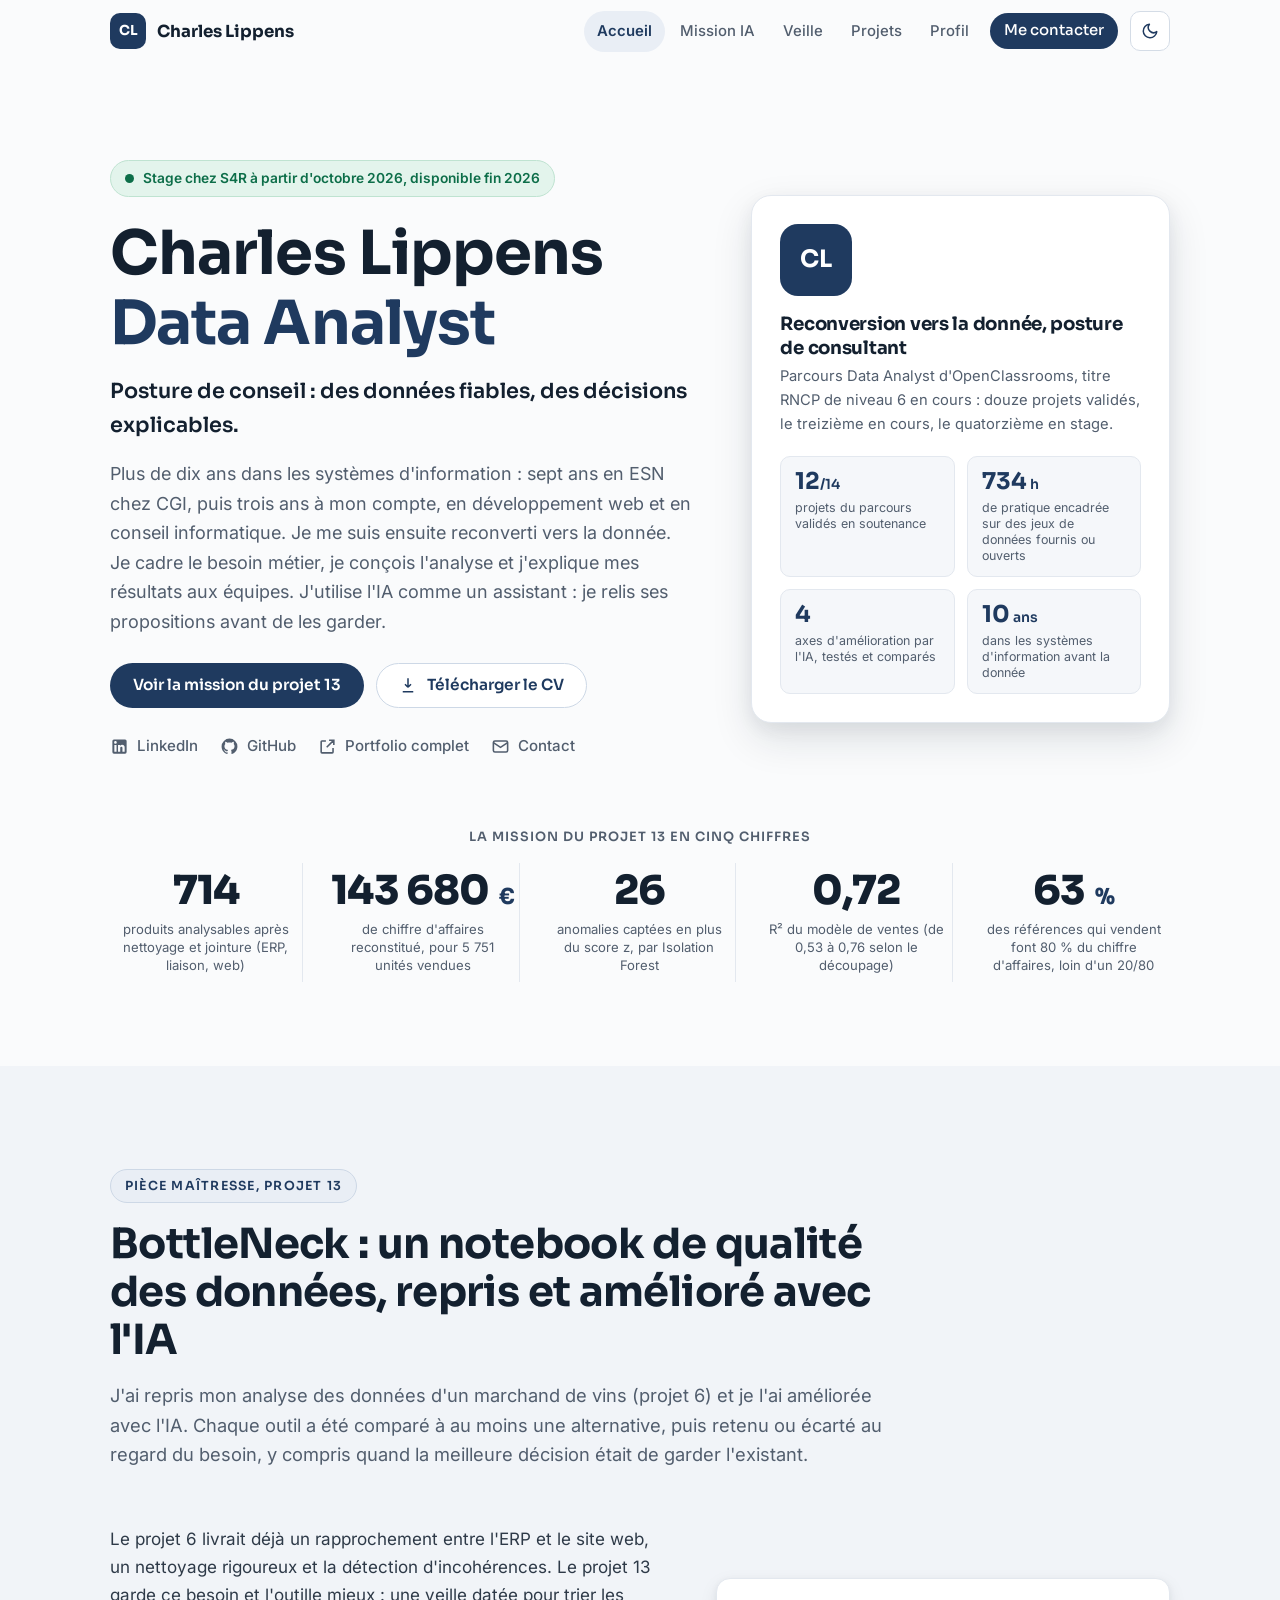
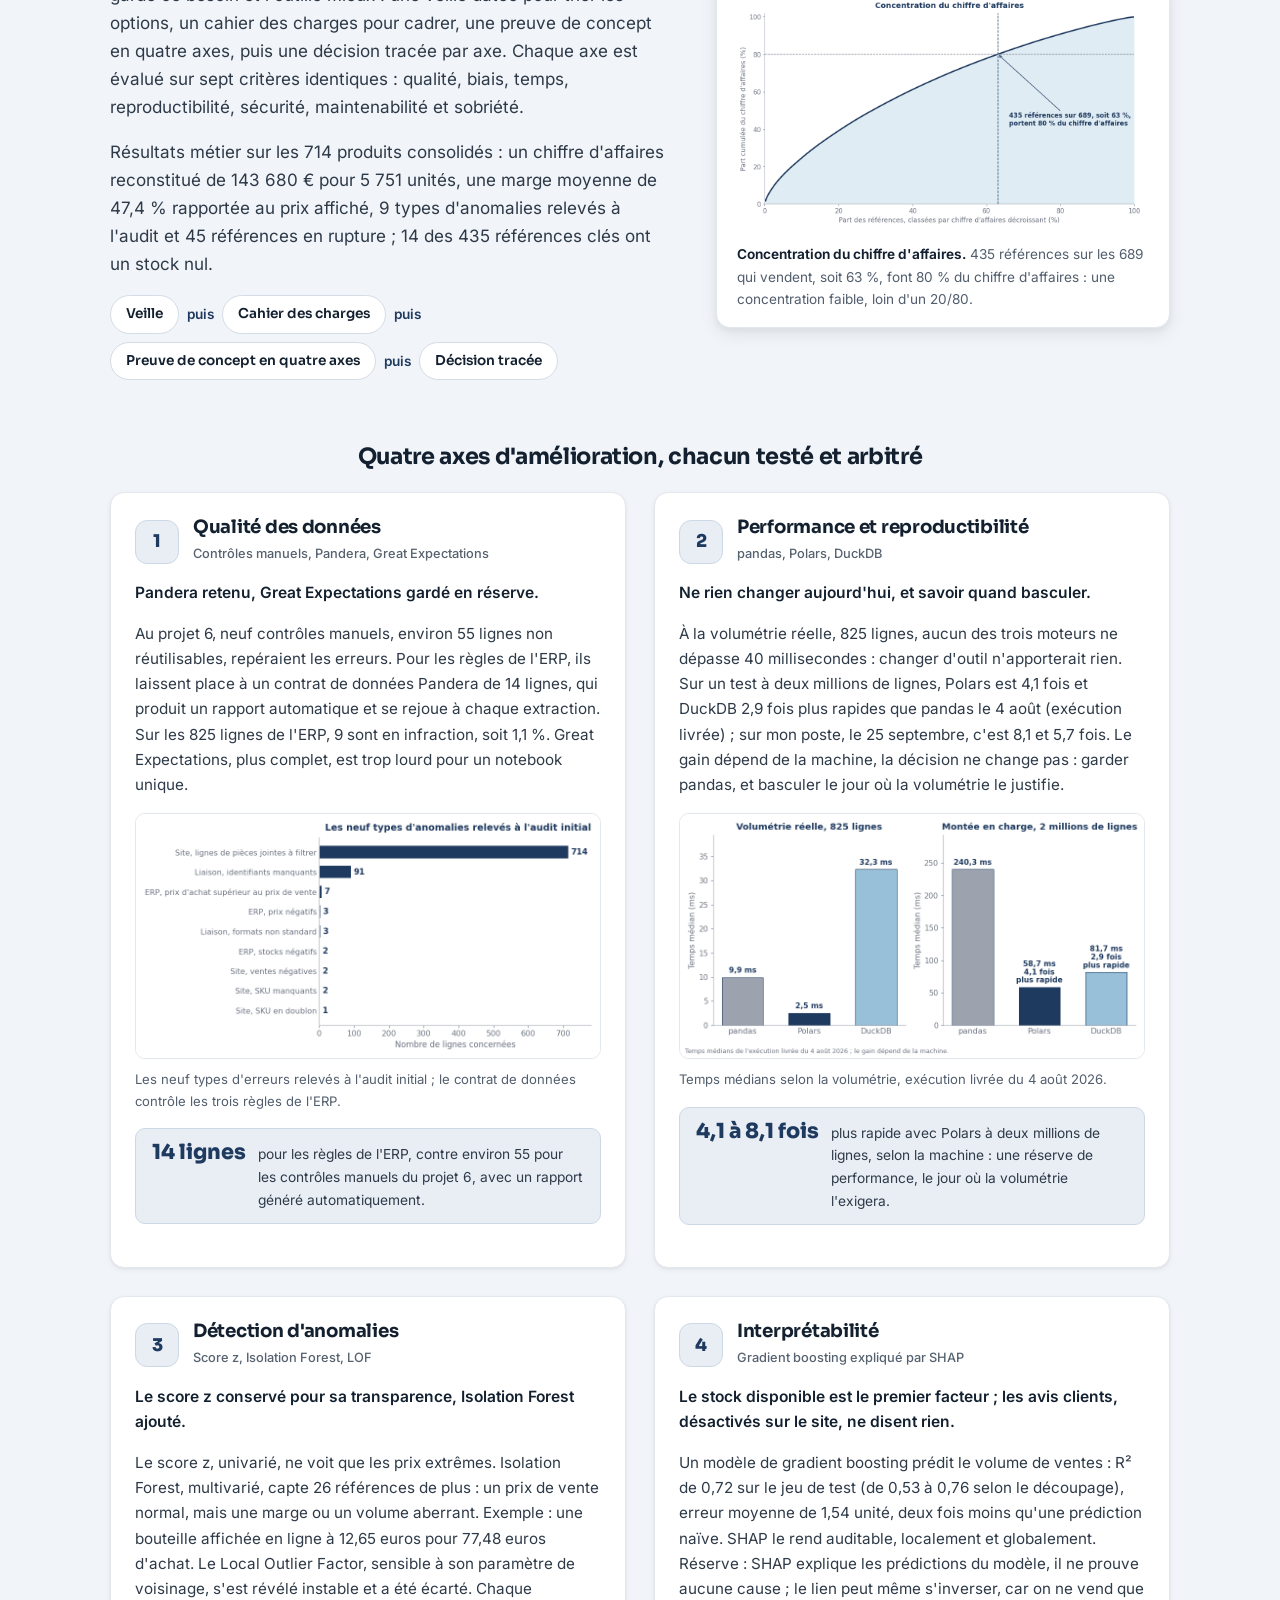
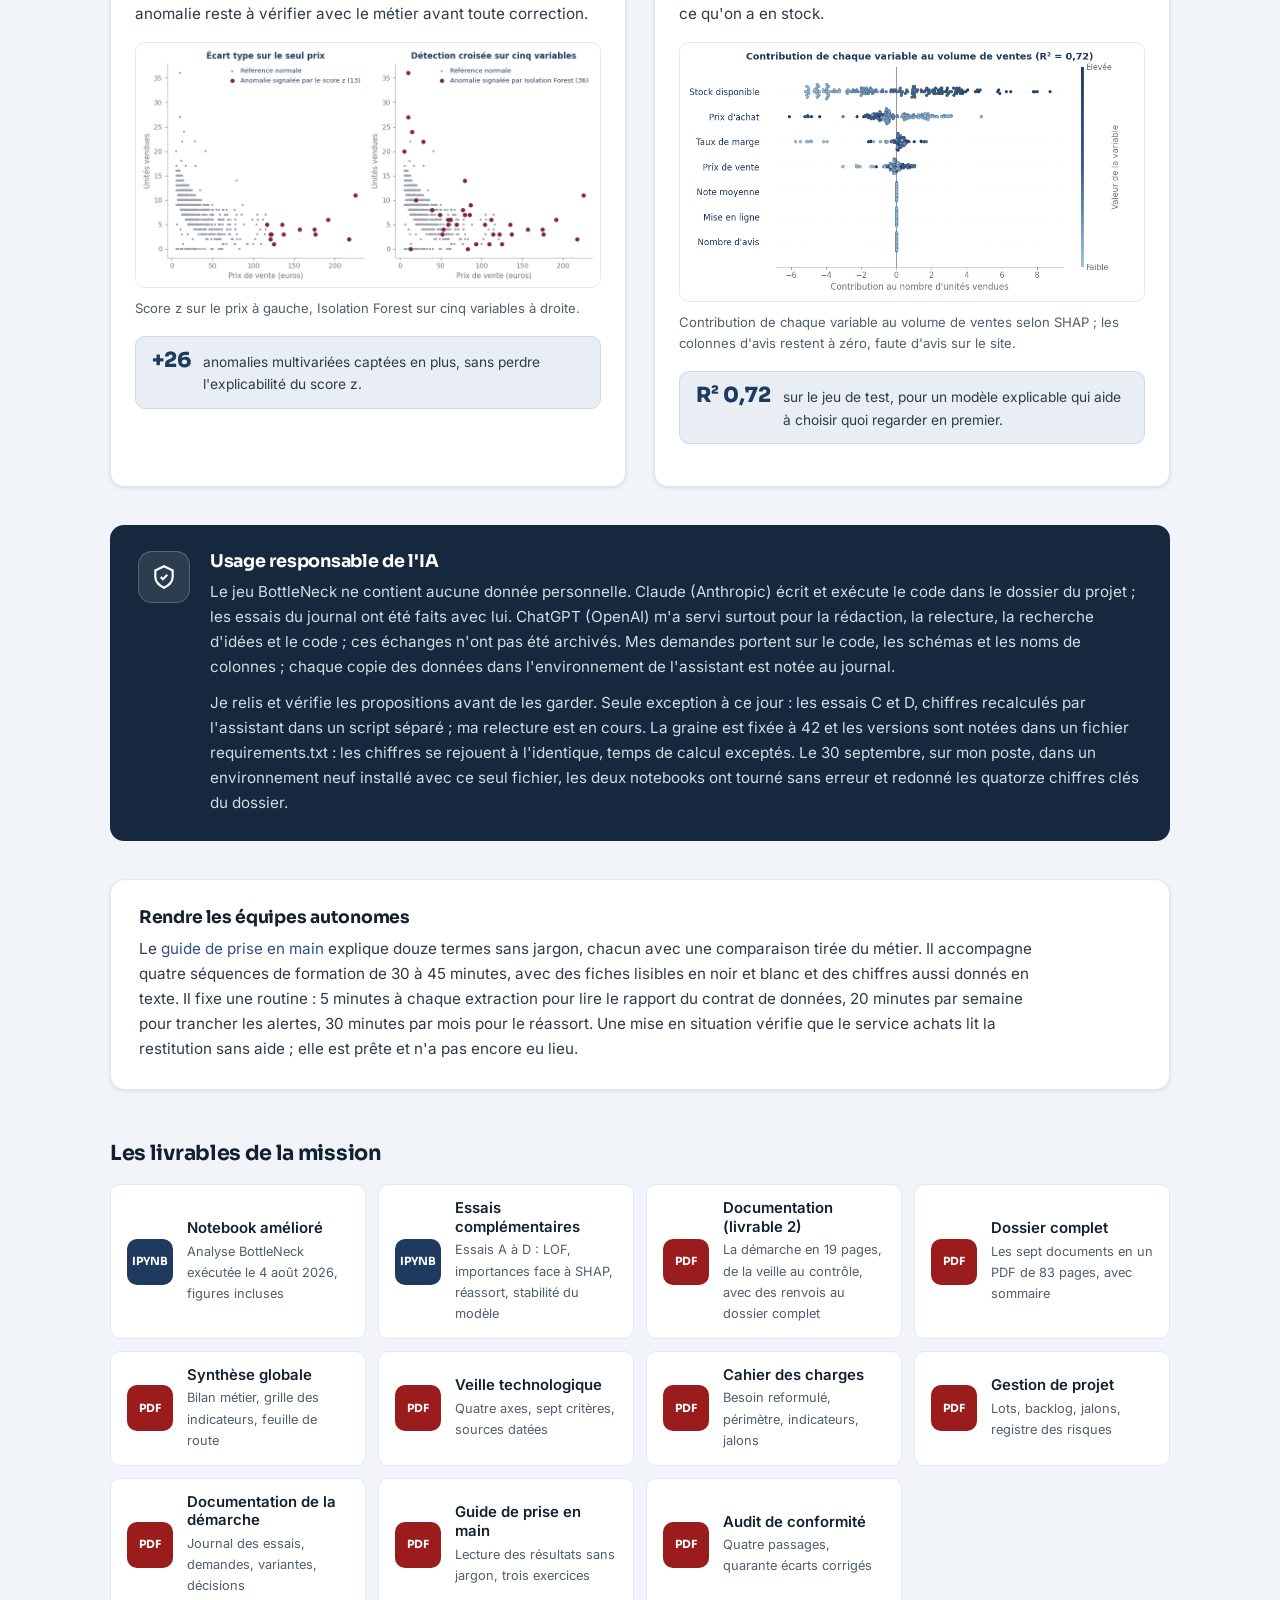
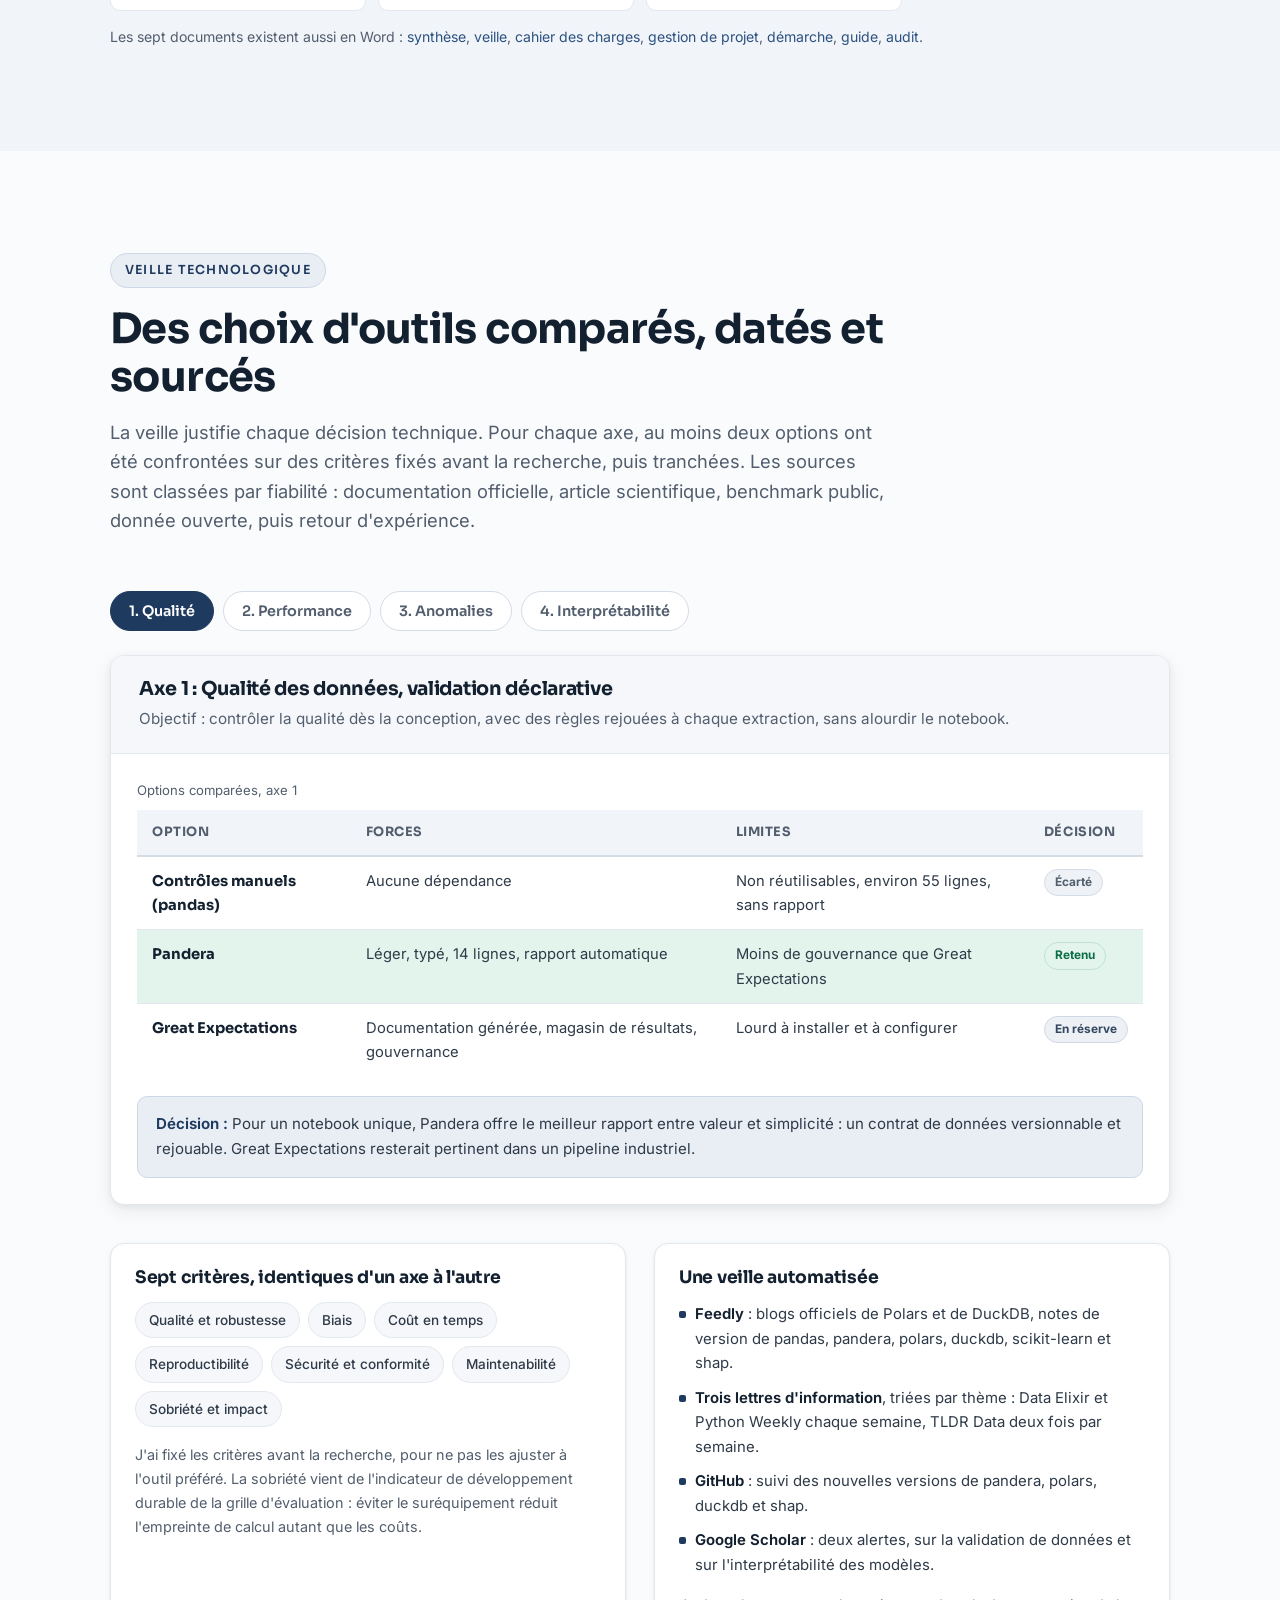
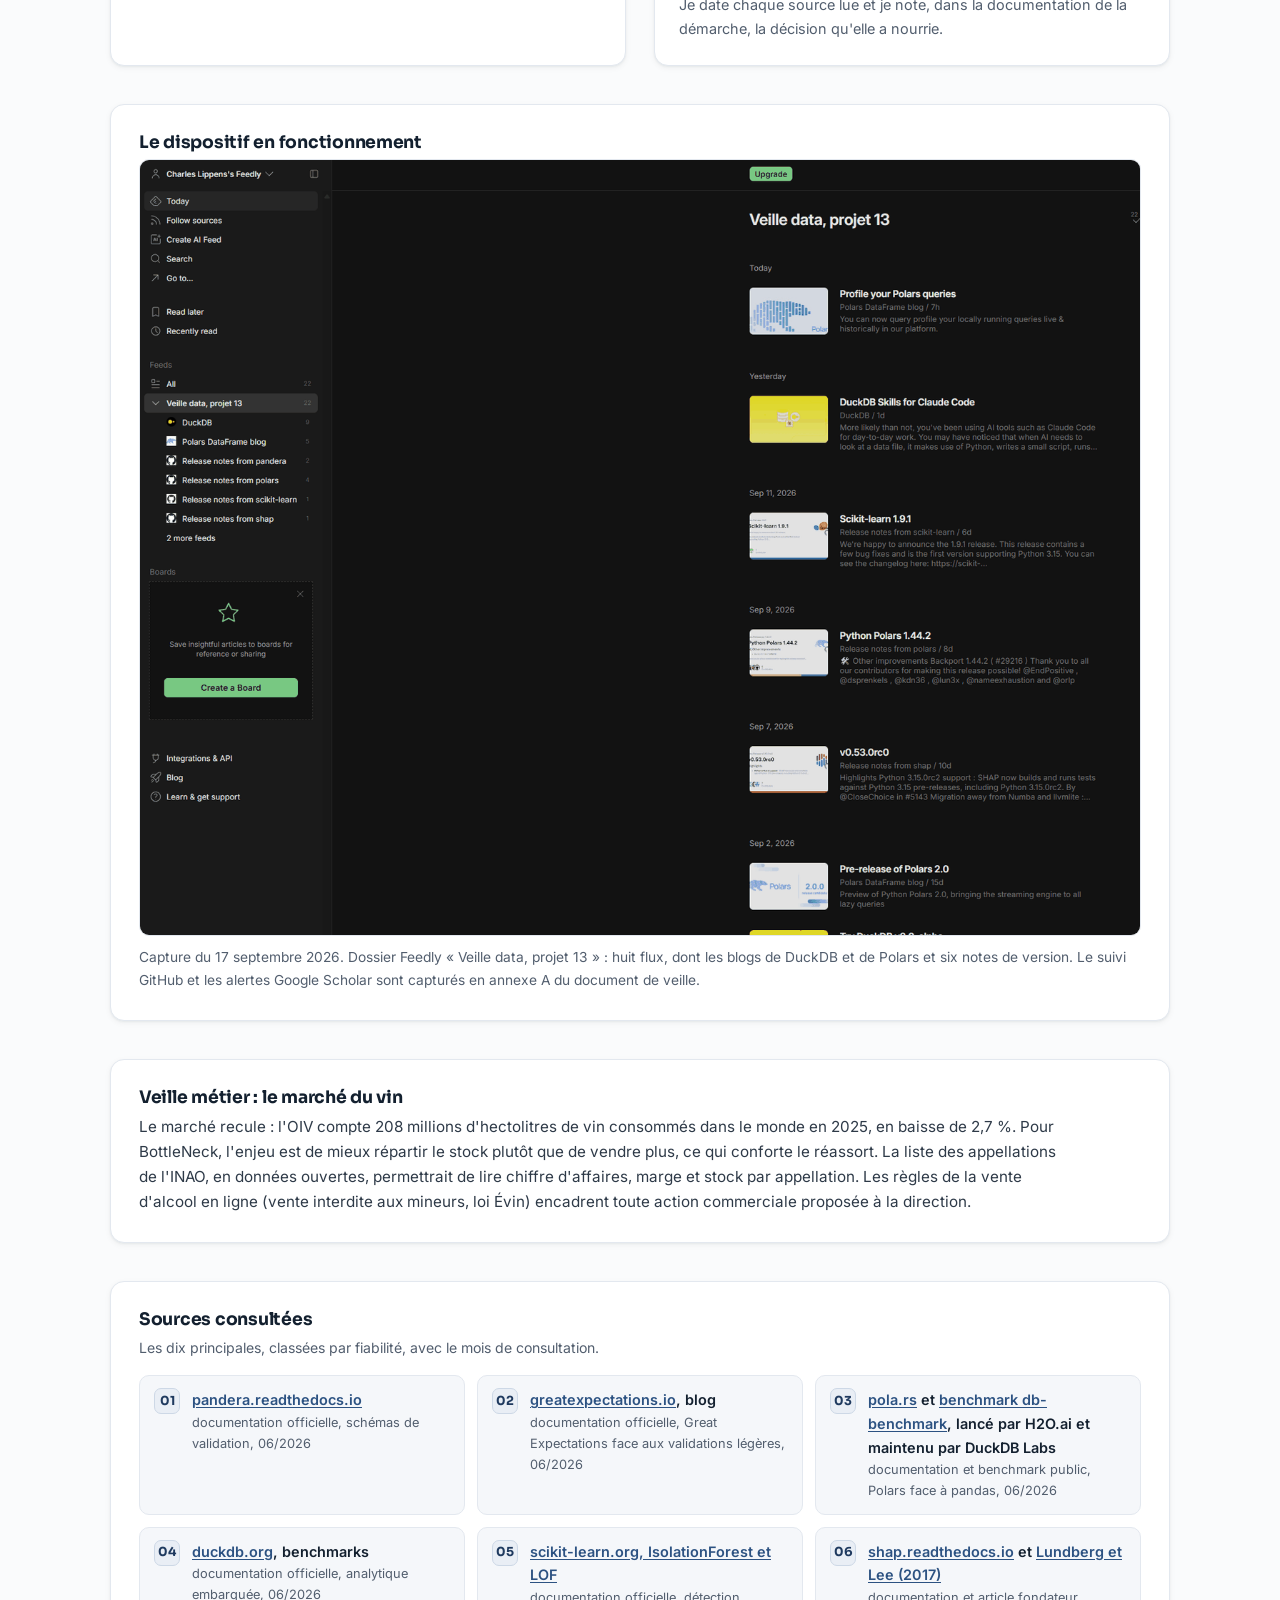
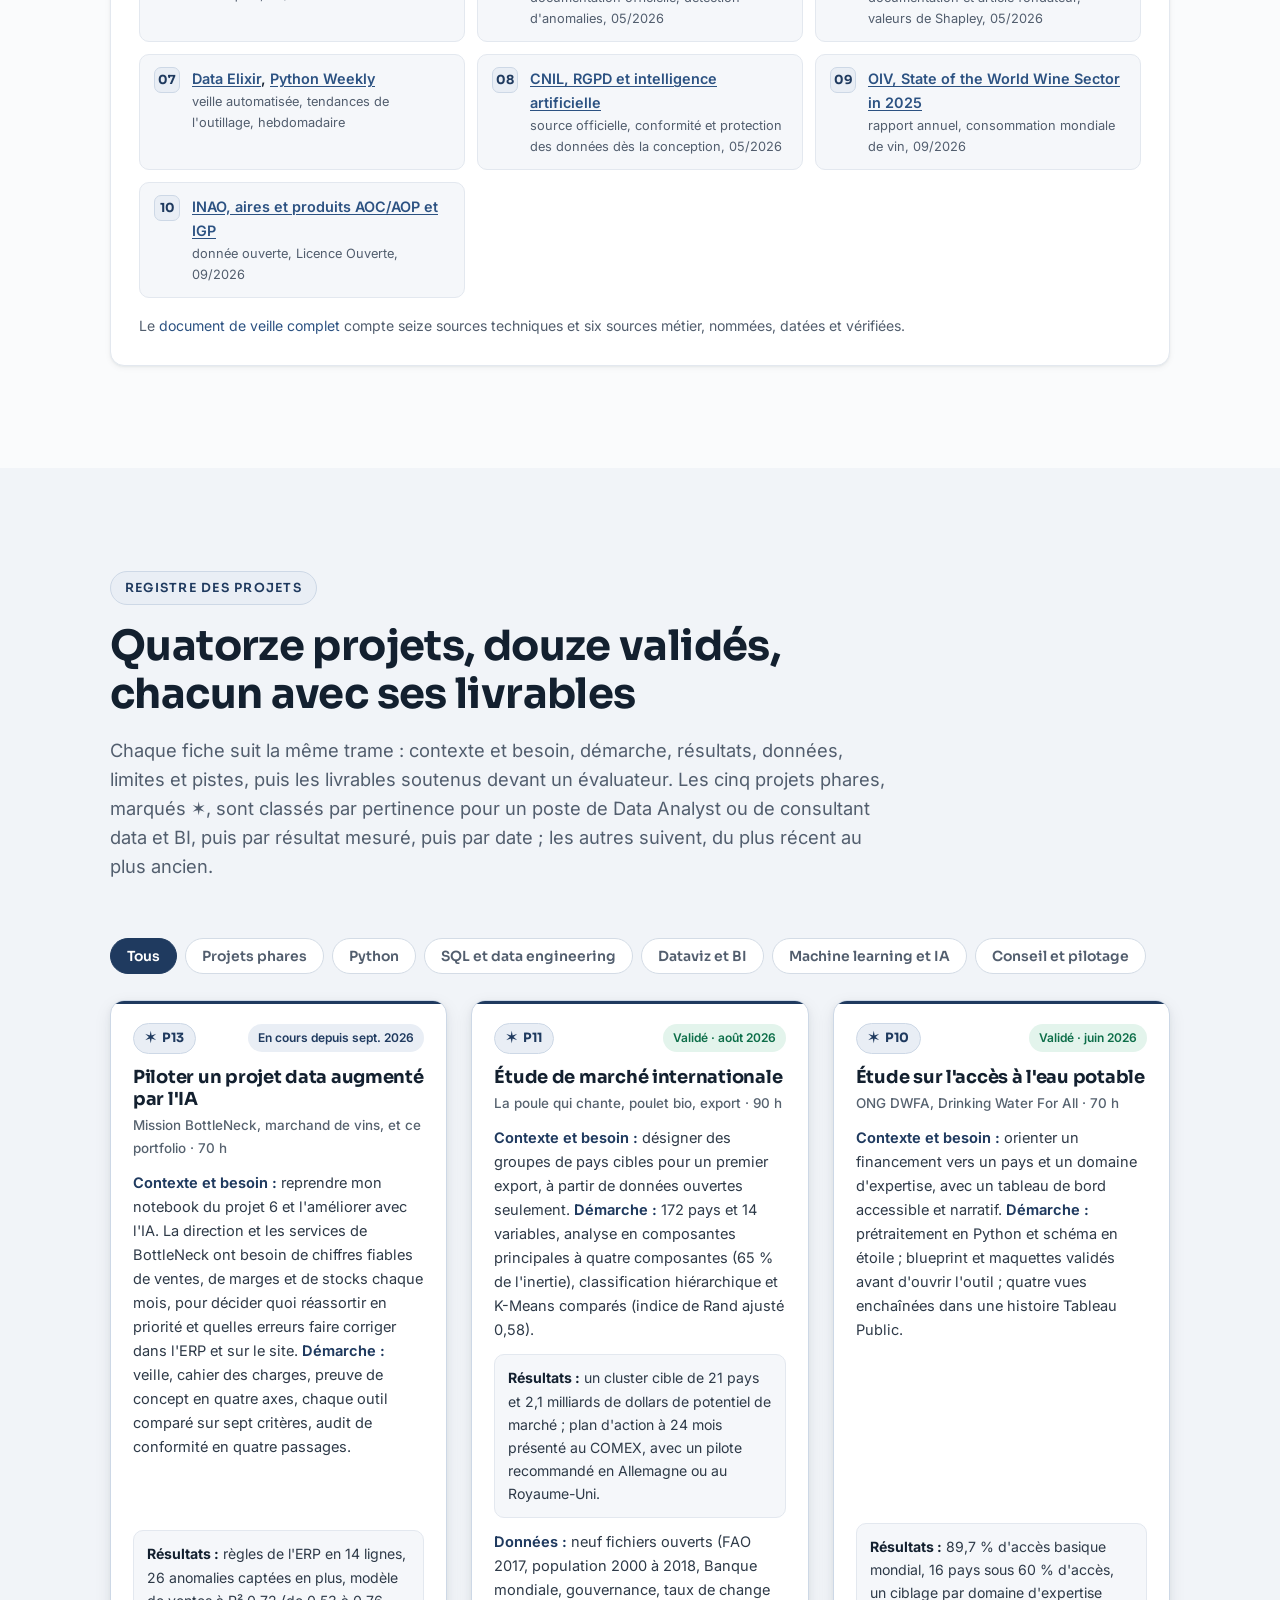
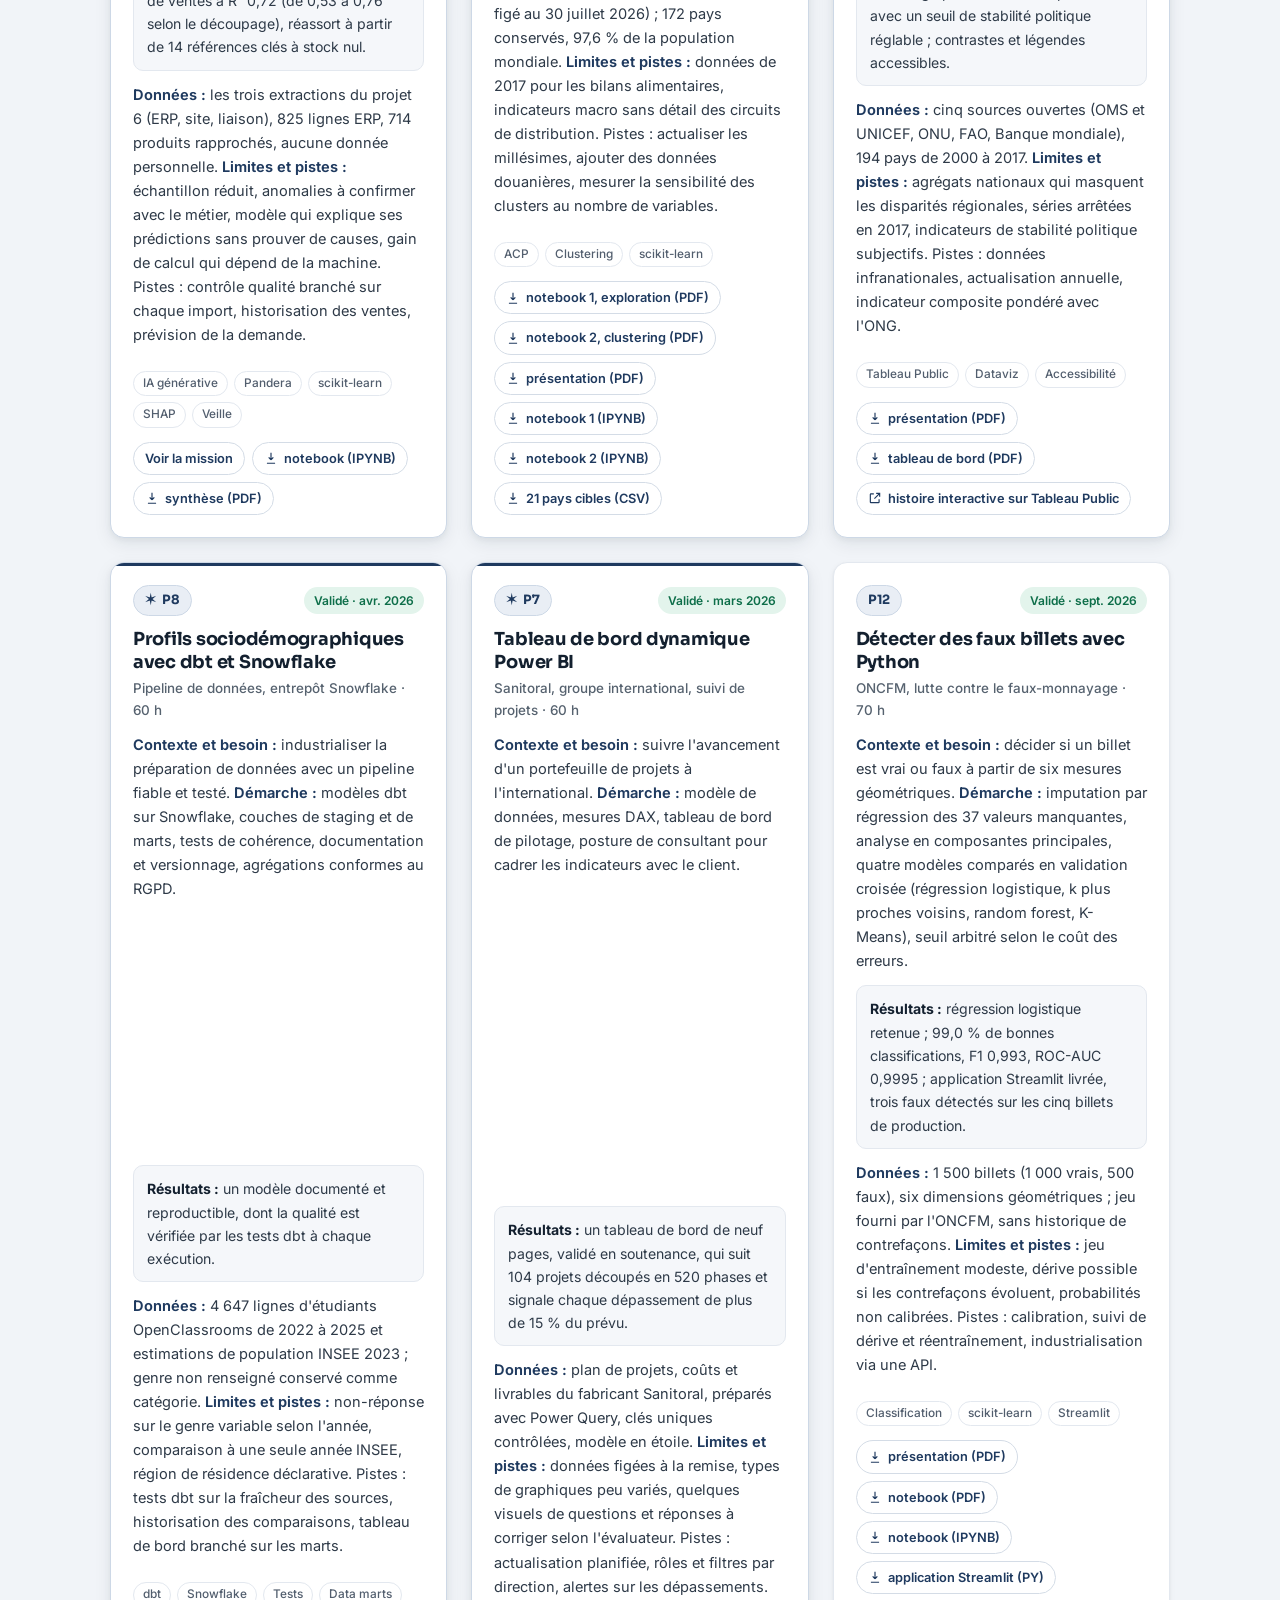
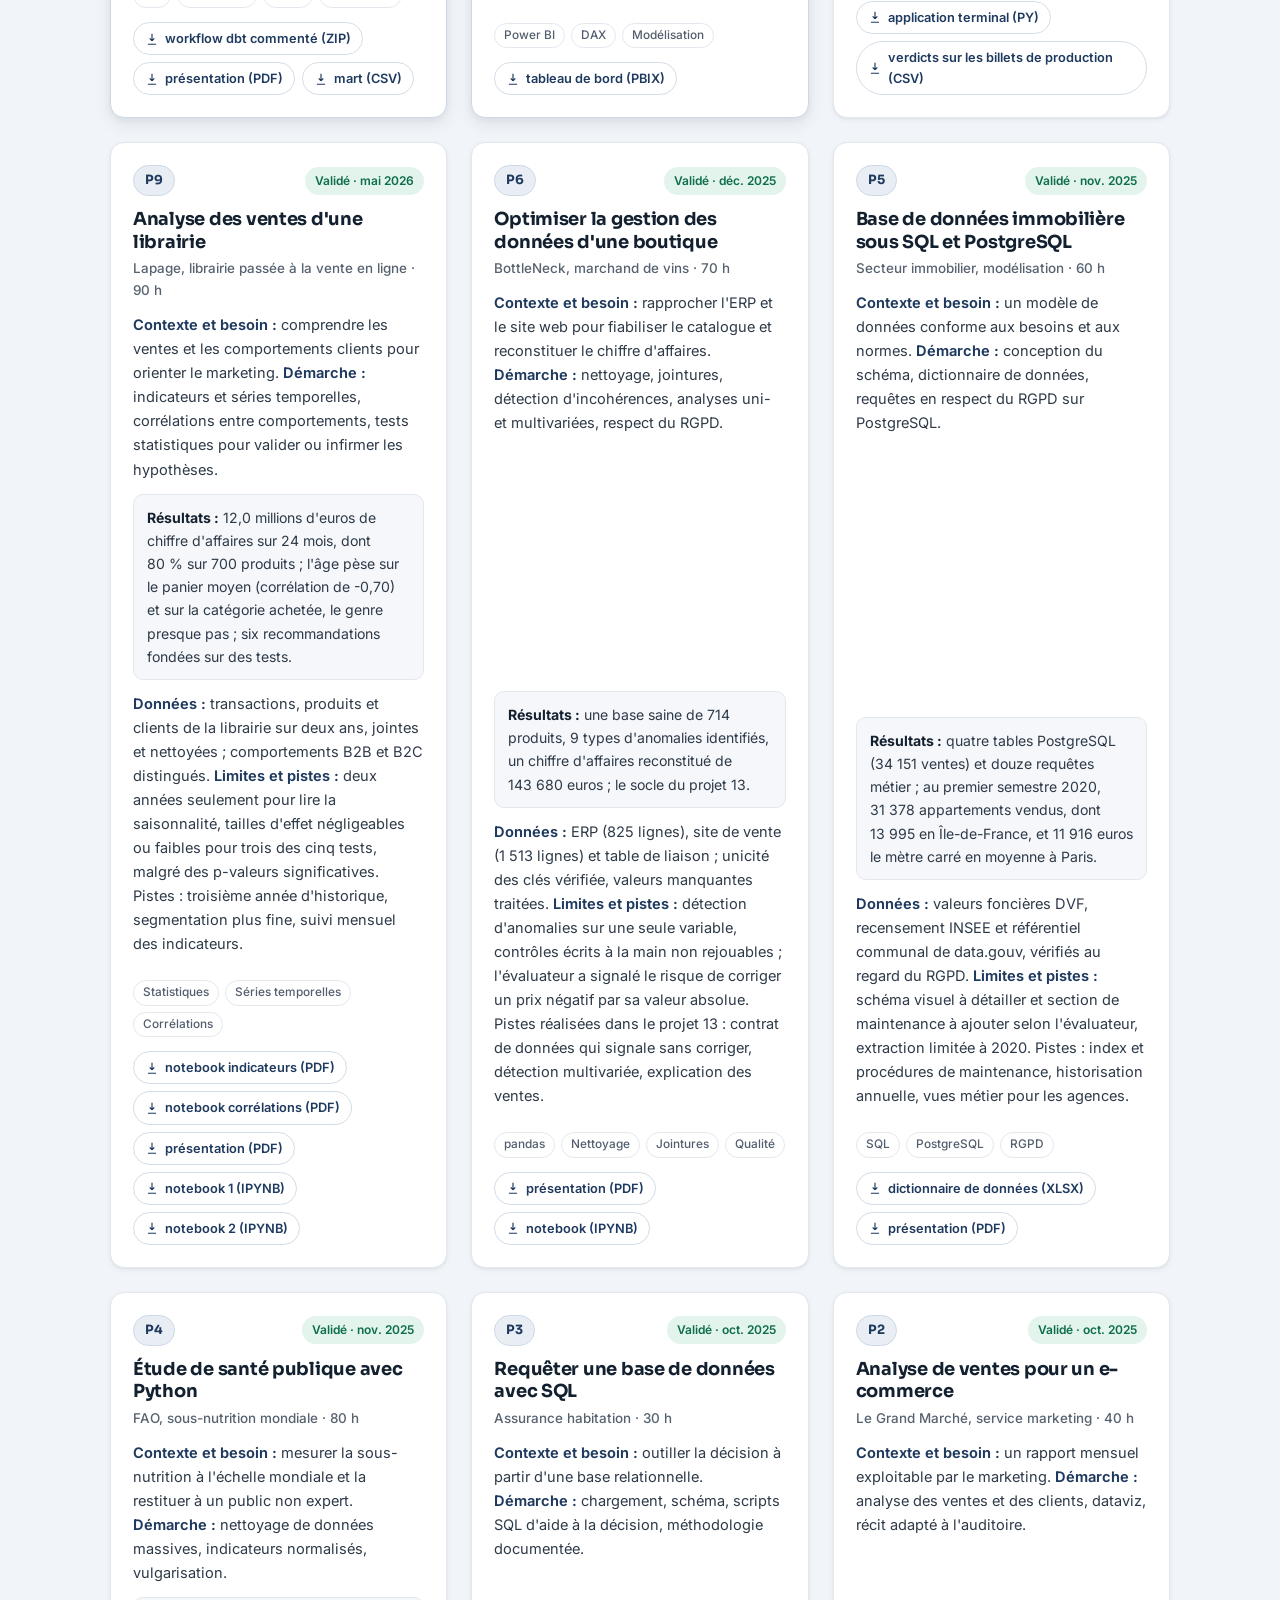
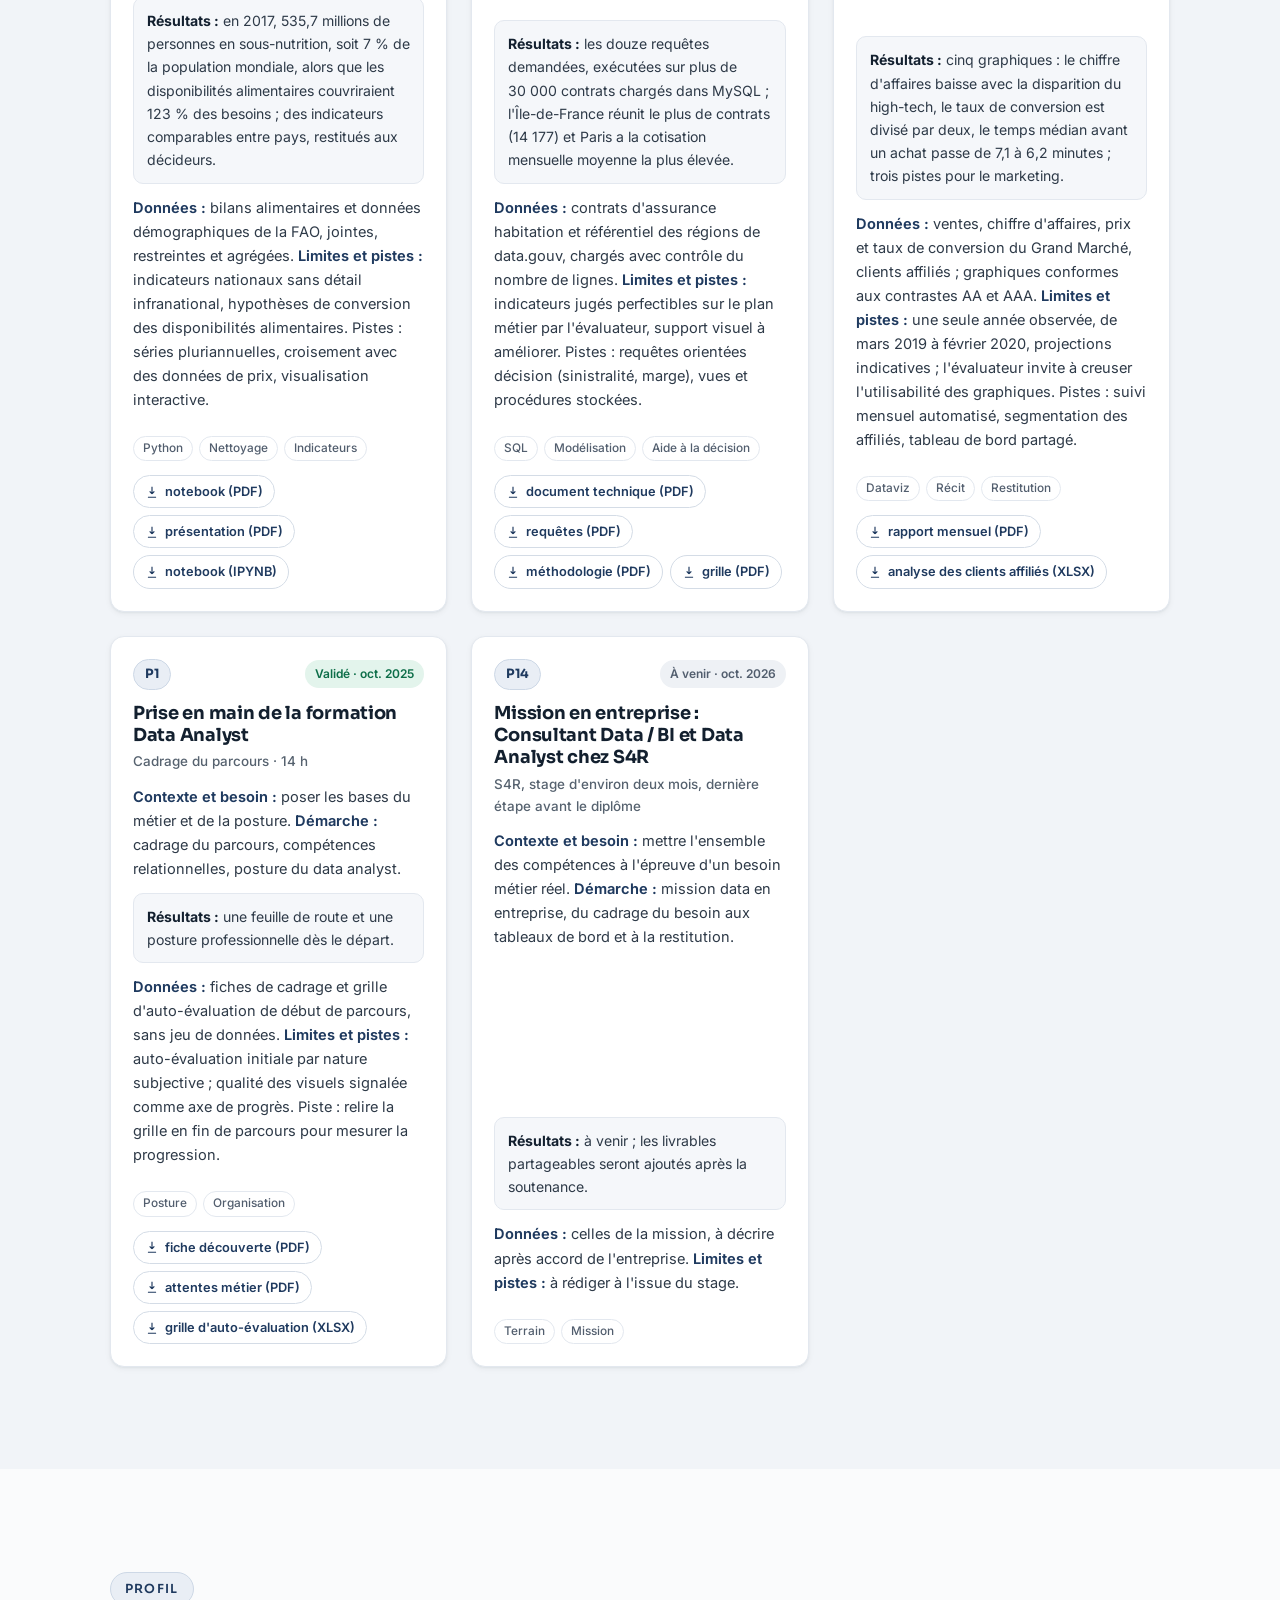
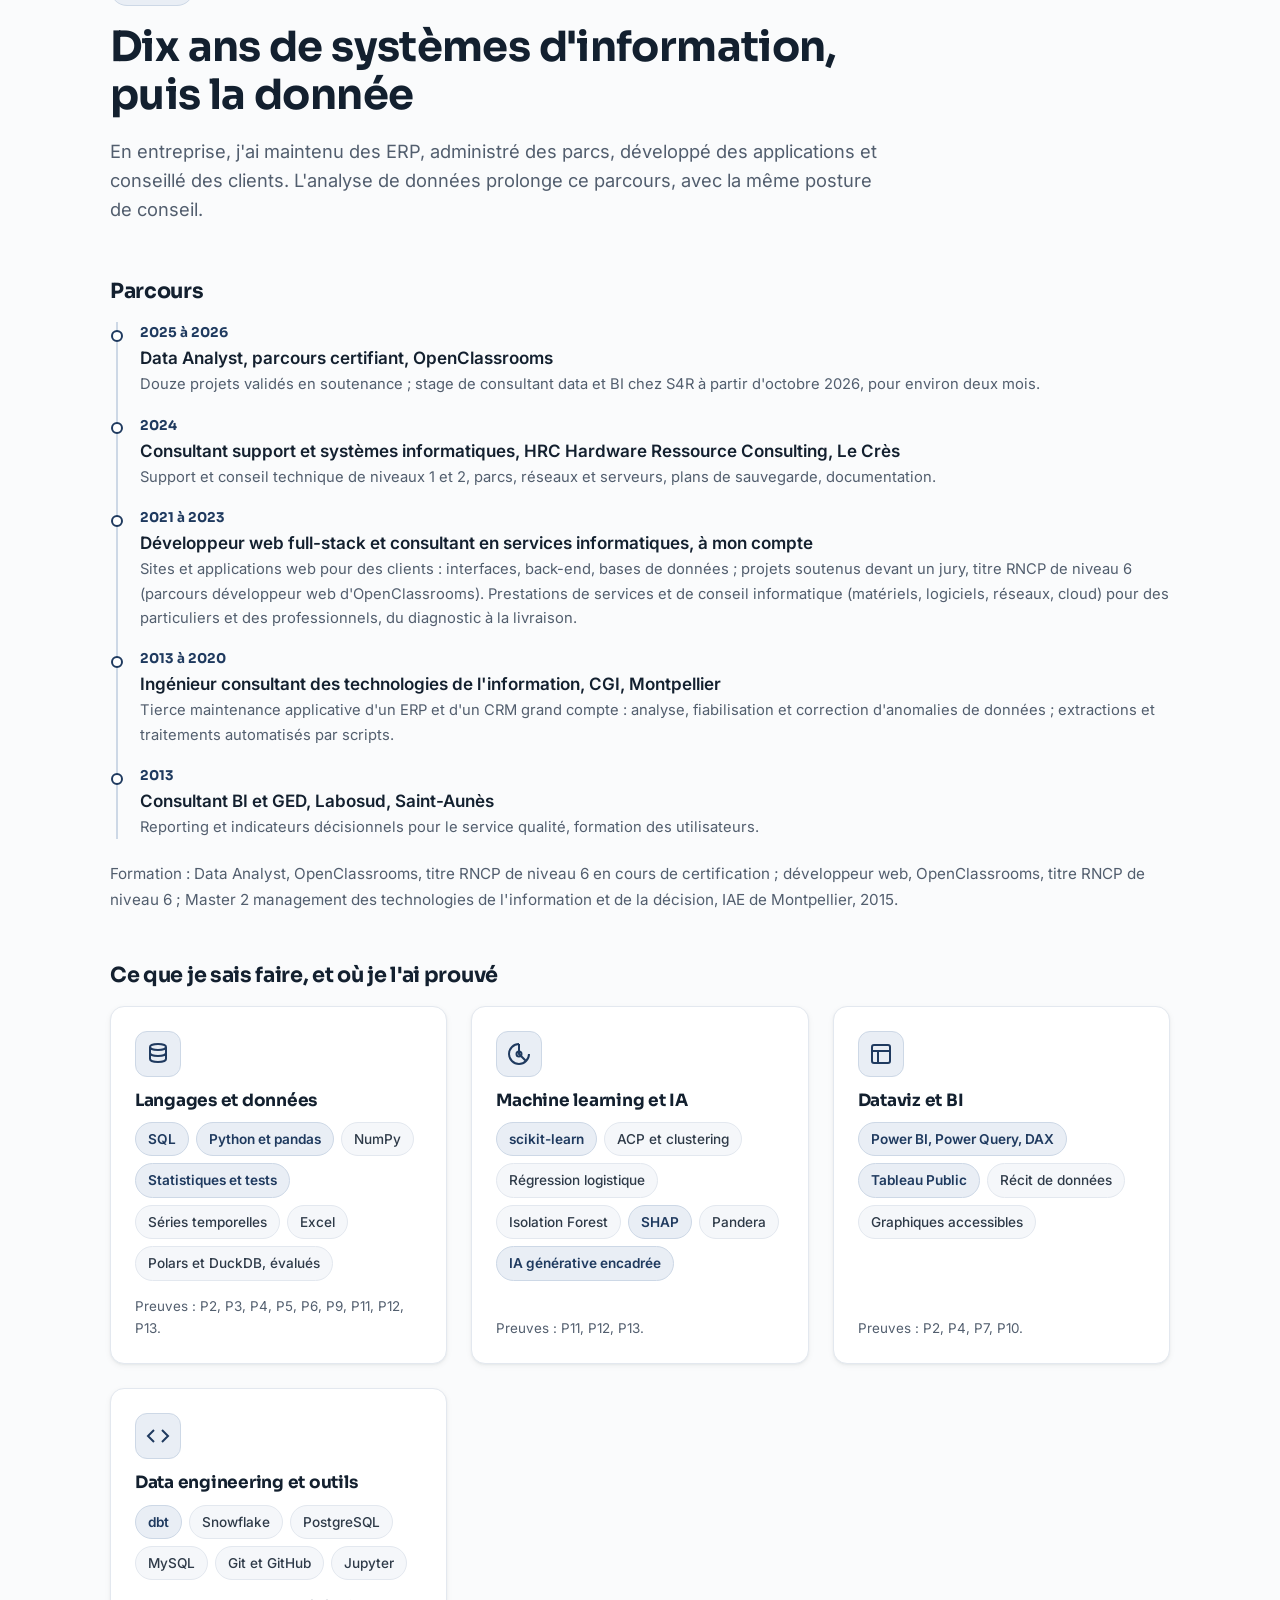
==== index.html @ d33f689d "Portfolio, version 3" ====
<!DOCTYPE html>
<html lang="fr">
<head>
  <meta charset="UTF-8">
  <meta name="viewport" content="width=device-width, initial-scale=1.0">
  <title>Charles Lippens, Data Analyst, portfolio en une page</title>
  <meta name="description" content="Charles Lippens, Data Analyst à Montpellier : la mission du projet 13 améliorée avec l'IA, la veille et quatorze projets avec leurs livrables, sur une page.">
  <meta name="author" content="Charles Lippens">
  <meta name="theme-color" content="#1f3a5f">
  <meta property="og:type" content="website">
  <meta property="og:title" content="Charles Lippens, Data Analyst, portfolio en une page">
  <meta property="og:description" content="La mission du projet 13 améliorée avec l'IA, la veille et quatorze projets avec leurs livrables, sur une seule page.">
  <meta property="og:locale" content="fr_FR">
  <meta property="og:url" content="https://charleslippensdata.github.io/portfolio-v3/">
  <meta property="og:site_name" content="Charles Lippens, Data Analyst">
  <meta property="og:image" content="https://charleslippensdata.github.io/assets/img/og-image.png">
  <meta property="og:image:width" content="1200">
  <meta property="og:image:height" content="630">
  <meta property="og:image:alt" content="Charles Lippens, Data Analyst">
  <meta name="twitter:card" content="summary_large_image">
  <link rel="canonical" href="https://charleslippensdata.github.io/portfolio-v3/">
  <link rel="icon" href="assets/img/favicon-192.png" type="image/png" sizes="192x192">
  <link rel="preload" href="assets/fonts/inter-latin-wght-normal.woff2" as="font" type="font/woff2" crossorigin>
  <link rel="preload" href="assets/fonts/sora-latin-wght-normal.woff2" as="font" type="font/woff2" crossorigin>
  <script>(function(){var t="light";try{var s=localStorage.getItem("theme");if(s==="dark"||s==="light"){t=s;}}catch(e){}document.documentElement.setAttribute("data-theme",t);})();</script>
  <link rel="stylesheet" href="assets/style.css">
</head>
<body>
<a class="saut-contenu" href="#contenu">Aller au contenu</a>

<nav class="nav" id="nav" aria-label="Navigation principale">
  <div class="nav-inner">
    <a class="nav-logo" href="#accueil"><span class="pastille" aria-hidden="true">CL</span><span class="nom-long">Charles Lippens</span><span class="vh">, retour en haut de la page</span></a>
    <ul class="nav-links" id="menu">
      <li><a href="#accueil" data-spy="accueil">Accueil</a></li>
      <li><a href="#mission" data-spy="mission">Mission IA</a></li>
      <li><a href="#veille" data-spy="veille">Veille</a></li>
      <li><a href="#projets" data-spy="projets">Projets</a></li>
      <li><a href="#profil" data-spy="profil">Profil</a></li>
      <li class="nav-cta"><a class="btn btn--plein btn--sm" href="#contact" data-spy="contact">Me contacter</a></li>
    </ul>
    <button class="theme-toggle" type="button" aria-pressed="false" aria-label="Activer le thème sombre" title="Thème clair ou sombre"><svg class="ico-lune" viewBox="0 0 24 24" fill="none" stroke="currentColor" stroke-width="2" stroke-linecap="round" stroke-linejoin="round" aria-hidden="true"><path d="M21 12.8A9 9 0 1 1 11.2 3a7 7 0 0 0 9.8 9.8z"/></svg><svg class="ico-soleil" viewBox="0 0 24 24" fill="none" stroke="currentColor" stroke-width="2" stroke-linecap="round" aria-hidden="true"><circle cx="12" cy="12" r="4"/><path d="M12 2v2M12 20v2M4.9 4.9l1.4 1.4M17.7 17.7l1.4 1.4M2 12h2M20 12h2M4.9 19.1l1.4-1.4M17.7 6.3l1.4-1.4"/></svg></button>
    <button class="burger" id="burger" type="button" aria-expanded="false" aria-controls="menu" aria-label="Ouvrir le menu de navigation"><span></span><span></span><span></span></button>
  </div>
</nav>

<main id="contenu">

  <!-- ===================== ACCUEIL ===================== -->
  <div class="hero" id="accueil">
    <div class="conteneur">
      <div class="hero-grid">
        <div class="hero-texte">
          <p class="statut"><span class="point-ok" aria-hidden="true"></span>Stage chez S4R à partir d'octobre 2026, disponible fin 2026</p>
          <h1>Charles Lippens <span class="metier">Data Analyst</span></h1>
          <p class="role">Posture de conseil : des données fiables, des décisions explicables.</p>
          <p class="pitch">Plus de dix ans dans les systèmes d'information : sept ans en ESN chez CGI, puis trois ans à mon compte, en développement web et en conseil informatique. Je me suis ensuite reconverti vers la donnée. Je cadre le besoin métier, je conçois l'analyse et j'explique mes résultats aux équipes. J'utilise l'IA comme un assistant : je relis ses propositions avant de les garder.</p>
          <div class="hero-cta">
            <a class="btn btn--plein" href="#mission">Voir la mission du projet 13</a>
            <a class="btn btn--contour" href="https://charleslippensdata.github.io/livrables/CV_Charles_Lippens.pdf" download><svg width="18" height="18" viewBox="0 0 24 24" fill="none" stroke="currentColor" stroke-width="2" aria-hidden="true"><path d="M12 3v12m0 0l-4-4m4 4l4-4M5 21h14"/></svg>Télécharger le CV</a>
          </div>
          <div class="hero-liens">
            <a href="https://www.linkedin.com/in/charleslippens/" target="_blank" rel="noopener noreferrer"><svg viewBox="0 0 24 24" fill="currentColor" aria-hidden="true"><path d="M19 3a2 2 0 0 1 2 2v14a2 2 0 0 1-2 2H5a2 2 0 0 1-2-2V5a2 2 0 0 1 2-2h14m-.5 15.5v-5.3a3.26 3.26 0 0 0-3.26-3.26c-.85 0-1.84.52-2.32 1.3v-1.11h-2.79v8.37h2.79v-4.93c0-.77.62-1.4 1.39-1.4a1.4 1.4 0 0 1 1.4 1.4v4.93h2.79M6.88 8.56a1.68 1.68 0 0 0 1.68-1.68c0-.93-.75-1.69-1.68-1.69a1.69 1.69 0 0 0-1.69 1.69c0 .93.76 1.68 1.69 1.68m1.39 9.94v-8.37H5.5v8.37h2.77z"/></svg>LinkedIn</a>
            <a href="https://github.com/CharlesLippensData" target="_blank" rel="noopener noreferrer"><svg viewBox="0 0 24 24" fill="currentColor" aria-hidden="true"><path d="M12 2A10 10 0 0 0 2 12c0 4.42 2.87 8.17 6.84 9.5.5.08.66-.23.66-.5v-1.69c-2.77.6-3.36-1.34-3.36-1.34-.46-1.16-1.11-1.47-1.11-1.47-.91-.62.07-.6.07-.6 1 .07 1.53 1.03 1.53 1.03.87 1.52 2.34 1.07 2.91.83.09-.65.35-1.09.63-1.34-2.22-.25-4.55-1.11-4.55-4.92 0-1.11.38-2 1.03-2.71-.1-.25-.45-1.29.1-2.64 0 0 .84-.27 2.75 1.02.79-.22 1.65-.33 2.5-.33.85 0 1.71.11 2.5.33 1.91-1.29 2.75-1.02 2.75-1.02.55 1.35.2 2.39.1 2.64.65.71 1.03 1.6 1.03 2.71 0 3.82-2.34 4.66-4.57 4.91.36.31.69.92.69 1.85V21c0 .27.16.59.67.5C19.14 20.16 22 16.42 22 12A10 10 0 0 0 12 2z"/></svg>GitHub</a>
            <a href="https://charleslippensdata.github.io/"><svg viewBox="0 0 24 24" fill="none" stroke="currentColor" stroke-width="2" aria-hidden="true"><path d="M14 4h6v6M20 4l-9 9M19 14v5a1 1 0 0 1-1 1H5a1 1 0 0 1-1-1V6a1 1 0 0 1 1-1h5"/></svg>Portfolio complet</a>
            <a href="#contact"><svg viewBox="0 0 24 24" fill="none" stroke="currentColor" stroke-width="2" aria-hidden="true"><rect x="3" y="5" width="18" height="14" rx="2"/><path d="m3 7 9 6 9-6"/></svg>Contact</a>
          </div>
        </div>

        <aside class="hero-carte" aria-labelledby="carte-titre">
          <div class="avatar" aria-hidden="true">CL</div>
          <h2 id="carte-titre">Reconversion vers la donnée, posture de consultant</h2>
          <p class="sub">Parcours Data Analyst d'OpenClassrooms, titre RNCP de niveau 6 en cours : douze projets validés, le treizième en cours, le quatorzième en stage.</p>
          <dl class="mini-kpis">
            <div class="mini-kpi"><dt class="l">projets du parcours validés en soutenance</dt><dd class="v">12<small>/14</small></dd></div>
            <div class="mini-kpi"><dt class="l">de pratique encadrée sur des jeux de données fournis ou ouverts</dt><dd class="v">734<small>&nbsp;h</small></dd></div>
            <div class="mini-kpi"><dt class="l">axes d'amélioration par l'IA, testés et comparés</dt><dd class="v">4</dd></div>
            <div class="mini-kpi"><dt class="l">dans les systèmes d'information avant la donnée</dt><dd class="v">10<small>&nbsp;ans</small></dd></div>
          </dl>
        </aside>
      </div>

      <div class="chiffres-bloc">
        <h2 class="chiffres-titre">La mission du projet 13 en cinq chiffres</h2>
        <dl class="chiffres">
          <div class="chiffre"><dt>produits analysables après nettoyage et jointure (ERP, liaison, web)</dt><dd>714</dd></div>
          <div class="chiffre"><dt>de chiffre d'affaires reconstitué, pour 5 751 unités vendues</dt><dd>143 680&nbsp;<span class="unite">€</span></dd></div>
          <div class="chiffre"><dt>anomalies captées en plus du score z, par Isolation Forest</dt><dd>26</dd></div>
          <div class="chiffre"><dt>R² du modèle de ventes (de 0,53 à 0,76 selon le découpage)</dt><dd>0,72</dd></div>
          <div class="chiffre"><dt>des références qui vendent font 80 % du chiffre d'affaires, loin d'un 20/80</dt><dd>63&nbsp;<span class="unite">%</span></dd></div>
        </dl>
      </div>
    </div>
  </div>

  <!-- ===================== MISSION ===================== -->
  <section class="section section--alt" id="mission" aria-labelledby="mission-titre">
    <div class="conteneur">
      <div class="section-tete">
        <p class="eyebrow">Pièce maîtresse, projet 13</p>
        <h2 class="titre-section" id="mission-titre">BottleNeck : un notebook de qualité des données, repris et amélioré avec l'IA</h2>
        <p class="intro-section">J'ai repris mon analyse des données d'un marchand de vins (projet 6) et je l'ai améliorée avec l'IA. Chaque outil a été comparé à au moins une alternative, puis retenu ou écarté au regard du besoin, y compris quand la meilleure décision était de garder l'existant.</p>
      </div>

      <div class="mission-intro-grid">
        <div>
          <p>Le projet 6 livrait déjà un rapprochement entre l'ERP et le site web, un nettoyage rigoureux et la détection d'incohérences. Le projet 13 garde ce besoin et l'outille mieux : une veille datée pour trier les options, un cahier des charges pour cadrer, une preuve de concept en quatre axes, puis une décision tracée par axe. Chaque axe est évalué sur sept critères identiques : qualité, biais, temps, reproductibilité, sécurité, maintenabilité et sobriété.</p>
          <p>Résultats métier sur les 714 produits consolidés : un chiffre d'affaires reconstitué de 143 680 € pour 5 751 unités, une marge moyenne de 47,4 % rapportée au prix affiché, 9 types d'anomalies relevés à l'audit et 45 références en rupture ; 14 des 435 références clés ont un stock nul.</p>
          <p class="demarche-flow"><span class="etape">Veille</span> <span class="fleche">puis</span> <span class="etape">Cahier des charges</span> <span class="fleche">puis</span> <span class="etape">Preuve de concept en quatre axes</span> <span class="fleche">puis</span> <span class="etape">Décision tracée</span></p>
        </div>
        <figure class="mission-pareto">
          <img src="assets/img/fig_pareto.png" width="1100" height="620" alt="Courbe de concentration du chiffre d'affaires : 435 références, soit 63 % des 689 qui vendent, réalisent 80 % du chiffre d'affaires.">
          <figcaption><strong>Concentration du chiffre d'affaires.</strong> 435 références sur les 689 qui vendent, soit 63 %, font 80 % du chiffre d'affaires : une concentration faible, loin d'un 20/80.</figcaption>
        </figure>
      </div>

      <h3 class="axes-titre">Quatre axes d'amélioration, chacun testé et arbitré</h3>
      <div class="axes">
        <article class="axe" aria-labelledby="axe1-titre">
          <div class="axe-tete"><span class="axe-num" aria-hidden="true">1</span><div><h4 id="axe1-titre">Qualité des données</h4><span class="tag">Contrôles manuels, Pandera, Great Expectations</span></div></div>
          <p class="verdict">Pandera retenu, Great Expectations gardé en réserve.</p>
          <p>Au projet 6, neuf contrôles manuels, environ 55 lignes non réutilisables, repéraient les erreurs. Pour les règles de l'ERP, ils laissent place à un contrat de données Pandera de 14 lignes, qui produit un rapport automatique et se rejoue à chaque extraction. Sur les 825 lignes de l'ERP, 9 sont en infraction, soit 1,1 %. Great Expectations, plus complet, est trop lourd pour un notebook unique.</p>
          <figure>
            <img src="assets/img/fig_quality.png" width="950" height="500" loading="lazy" alt="Graphique des neuf types d'erreurs relevés à l'audit initial, avec leurs effectifs.">
            <figcaption>Les neuf types d'erreurs relevés à l'audit initial ; le contrat de données contrôle les trois règles de l'ERP.</figcaption>
          </figure>
          <p class="axe-resultat"><span class="gros">14 lignes</span><span class="txt">pour les règles de l'ERP, contre environ 55 pour les contrôles manuels du projet 6, avec un rapport généré automatiquement.</span></p>
        </article>

        <article class="axe" aria-labelledby="axe2-titre">
          <div class="axe-tete"><span class="axe-num" aria-hidden="true">2</span><div><h4 id="axe2-titre">Performance et reproductibilité</h4><span class="tag">pandas, Polars, DuckDB</span></div></div>
          <p class="verdict">Ne rien changer aujourd'hui, et savoir quand basculer.</p>
          <p>À la volumétrie réelle, 825 lignes, aucun des trois moteurs ne dépasse 40 millisecondes : changer d'outil n'apporterait rien. Sur un test à deux millions de lignes, Polars est 4,1 fois et DuckDB 2,9 fois plus rapides que pandas le 4 août (exécution livrée) ; sur mon poste, le 25 septembre, c'est 8,1 et 5,7 fois. Le gain dépend de la machine, la décision ne change pas : garder pandas, et basculer le jour où la volumétrie le justifie.</p>
          <figure>
            <img src="assets/img/fig_perf_scale.png" width="950" height="500" loading="lazy" alt="Temps médians de pandas, Polars et DuckDB le 4 août 2026 : tous sous 40 millisecondes à 825 lignes ; à deux millions de lignes, Polars 4,1 fois et DuckDB 2,9 fois plus rapides que pandas.">
            <figcaption>Temps médians selon la volumétrie, exécution livrée du 4 août 2026.</figcaption>
          </figure>
          <p class="axe-resultat"><span class="gros">4,1 à 8,1 fois</span><span class="txt">plus rapide avec Polars à deux millions de lignes, selon la machine : une réserve de performance, le jour où la volumétrie l'exigera.</span></p>
        </article>

        <article class="axe" aria-labelledby="axe3-titre">
          <div class="axe-tete"><span class="axe-num" aria-hidden="true">3</span><div><h4 id="axe3-titre">Détection d'anomalies</h4><span class="tag">Score z, Isolation Forest, LOF</span></div></div>
          <p class="verdict">Le score z conservé pour sa transparence, Isolation Forest ajouté.</p>
          <p>Le score z, univarié, ne voit que les prix extrêmes. Isolation Forest, multivarié, capte 26 références de plus : un prix de vente normal, mais une marge ou un volume aberrant. Exemple : une bouteille affichée en ligne à 12,65 euros pour 77,48 euros d'achat. Le Local Outlier Factor, sensible à son paramètre de voisinage, s'est révélé instable et a été écarté. Chaque anomalie reste à vérifier avec le métier avant toute correction.</p>
          <figure>
            <img src="assets/img/fig_ml_outliers.png" width="950" height="500" loading="lazy" alt="Deux nuages de points, prix de vente et unités vendues : à gauche les 13 anomalies du score z sur le seul prix, à droite les 36 anomalies d'Isolation Forest sur cinq variables.">
            <figcaption>Score z sur le prix à gauche, Isolation Forest sur cinq variables à droite.</figcaption>
          </figure>
          <p class="axe-resultat"><span class="gros">+26</span><span class="txt">anomalies multivariées captées en plus, sans perdre l'explicabilité du score z.</span></p>
        </article>

        <article class="axe" aria-labelledby="axe4-titre">
          <div class="axe-tete"><span class="axe-num" aria-hidden="true">4</span><div><h4 id="axe4-titre">Interprétabilité</h4><span class="tag">Gradient boosting expliqué par SHAP</span></div></div>
          <p class="verdict">Le stock disponible est le premier facteur ; les avis clients, désactivés sur le site, ne disent rien.</p>
          <p>Un modèle de gradient boosting prédit le volume de ventes : R² de 0,72 sur le jeu de test (de 0,53 à 0,76 selon le découpage), erreur moyenne de 1,54 unité, deux fois moins qu'une prédiction naïve. SHAP le rend auditable, localement et globalement. Réserve : SHAP explique les prédictions du modèle, il ne prouve aucune cause ; le lien peut même s'inverser, car on ne vend que ce qu'on a en stock.</p>
          <figure>
            <img src="assets/img/fig_shap_summary.png" width="900" height="500" loading="lazy" alt="Valeurs de Shapley des sept variables du modèle de ventes : le stock disponible contribue le plus, puis le prix d'achat et le taux de marge ; la note moyenne, la mise en ligne et le nombre d'avis restent à zéro.">
            <figcaption>Contribution de chaque variable au volume de ventes selon SHAP ; les colonnes d'avis restent à zéro, faute d'avis sur le site.</figcaption>
          </figure>
          <p class="axe-resultat"><span class="gros">R² 0,72</span><span class="txt">sur le jeu de test, pour un modèle explicable qui aide à choisir quoi regarder en premier.</span></p>
        </article>
      </div>

      <aside class="encart-ia" aria-labelledby="ia-titre">
        <div class="ico" aria-hidden="true"><svg viewBox="0 0 24 24" fill="none" stroke="currentColor" stroke-width="2" aria-hidden="true"><path d="M12 2 4 6v6c0 5 3.4 7.7 8 10 4.6-2.3 8-5 8-10V6l-8-4z"/><path d="m9 12 2 2 4-4"/></svg></div>
        <div>
          <h3 id="ia-titre">Usage responsable de l'IA</h3>
          <p>Le jeu BottleNeck ne contient aucune donnée personnelle. Claude (Anthropic) écrit et exécute le code dans le dossier du projet ; les essais du journal ont été faits avec lui. ChatGPT (OpenAI) m'a servi surtout pour la rédaction, la relecture, la recherche d'idées et le code ; ces échanges n'ont pas été archivés. Mes demandes portent sur le code, les schémas et les noms de colonnes ; chaque copie des données dans l'environnement de l'assistant est notée au journal.</p>
          <p>Je relis et vérifie les propositions avant de les garder. Seule exception à ce jour : les essais C et D, chiffres recalculés par l'assistant dans un script séparé ; ma relecture est en cours. La graine est fixée à 42 et les versions sont notées dans un fichier requirements.txt : les chiffres se rejouent à l'identique, temps de calcul exceptés. Le 30 septembre, sur mon poste, dans un environnement neuf installé avec ce seul fichier, les deux notebooks ont tourné sans erreur et redonné les quatorze chiffres clés du dossier.</p>
        </div>
      </aside>

      <div class="autonomie">
        <h3 id="autonomie-titre">Rendre les équipes autonomes</h3>
        <p>Le <a href="https://charleslippensdata.github.io/livrables/Lippens_Charles_2_guide_prise_en_main_092026.pdf" download>guide de prise en main</a> explique douze termes sans jargon, chacun avec une comparaison tirée du métier. Il accompagne quatre séquences de formation de 30 à 45 minutes, avec des fiches lisibles en noir et blanc et des chiffres aussi donnés en texte. Il fixe une routine : 5 minutes à chaque extraction pour lire le rapport du contrat de données, 20 minutes par semaine pour trancher les alertes, 30 minutes par mois pour le réassort. Une mise en situation vérifie que le service achats lit la restitution sans aide ; elle est prête et n'a pas encore eu lieu.</p>
      </div>

      <h3 class="sous-titre-section">Les livrables de la mission</h3>
        <ul class="dl-grid">
          <li><a class="dl-carte" href="https://charleslippensdata.github.io/livrables/Lippens_Charles_1_projet_ameliore_092026.ipynb" download><span class="ext ext-nb">IPYNB</span><span><span class="nom">Notebook amélioré</span><span class="meta">Analyse BottleNeck exécutée le 4 août 2026, figures incluses</span></span></a></li>
          <li><a class="dl-carte" href="https://charleslippensdata.github.io/livrables/Lippens_Charles_1_essais_complementaires_092026.ipynb" download><span class="ext ext-nb">IPYNB</span><span><span class="nom">Essais complémentaires</span><span class="meta">Essais A à D : LOF, importances face à SHAP, réassort, stabilité du modèle</span></span></a></li>
          <li><a class="dl-carte" href="https://charleslippensdata.github.io/livrables/Lippens_Charles_2_documentation_092026.pdf" download><span class="ext ext-pdf">PDF</span><span><span class="nom">Documentation (livrable 2)</span><span class="meta">La démarche en 19 pages, de la veille au contrôle, avec des renvois au dossier complet</span></span></a></li>
          <li><a class="dl-carte" href="https://charleslippensdata.github.io/livrables/Lippens_Charles_2_documentation_dossier_complet_092026.pdf" download><span class="ext ext-pdf">PDF</span><span><span class="nom">Dossier complet</span><span class="meta">Les sept documents en un PDF de 83 pages, avec sommaire</span></span></a></li>
          <li><a class="dl-carte" href="https://charleslippensdata.github.io/livrables/Lippens_Charles_2_synthese_globale_092026.pdf" download><span class="ext ext-pdf">PDF</span><span><span class="nom">Synthèse globale</span><span class="meta">Bilan métier, grille des indicateurs, feuille de route</span></span></a></li>
          <li><a class="dl-carte" href="https://charleslippensdata.github.io/livrables/Lippens_Charles_2_veille_092026.pdf" download><span class="ext ext-pdf">PDF</span><span><span class="nom">Veille technologique</span><span class="meta">Quatre axes, sept critères, sources datées</span></span></a></li>
          <li><a class="dl-carte" href="https://charleslippensdata.github.io/livrables/Lippens_Charles_2_cahier_des_charges_092026.pdf" download><span class="ext ext-pdf">PDF</span><span><span class="nom">Cahier des charges</span><span class="meta">Besoin reformulé, périmètre, indicateurs, jalons</span></span></a></li>
          <li><a class="dl-carte" href="https://charleslippensdata.github.io/livrables/Lippens_Charles_2_gestion_de_projet_092026.pdf" download><span class="ext ext-pdf">PDF</span><span><span class="nom">Gestion de projet</span><span class="meta">Lots, backlog, jalons, registre des risques</span></span></a></li>
          <li><a class="dl-carte" href="https://charleslippensdata.github.io/livrables/Lippens_Charles_2_documentation_demarche_092026.pdf" download><span class="ext ext-pdf">PDF</span><span><span class="nom">Documentation de la démarche</span><span class="meta">Journal des essais, demandes, variantes, décisions</span></span></a></li>
          <li><a class="dl-carte" href="https://charleslippensdata.github.io/livrables/Lippens_Charles_2_guide_prise_en_main_092026.pdf" download><span class="ext ext-pdf">PDF</span><span><span class="nom">Guide de prise en main</span><span class="meta">Lecture des résultats sans jargon, trois exercices</span></span></a></li>
          <li><a class="dl-carte" href="https://charleslippensdata.github.io/livrables/Lippens_Charles_2_audit_qualite_092026.pdf" download><span class="ext ext-pdf">PDF</span><span><span class="nom">Audit de conformité</span><span class="meta">Quatre passages, quarante écarts corrigés</span></span></a></li>
        </ul>
        <p class="note-word">Les sept documents existent aussi en Word : <a href="https://charleslippensdata.github.io/livrables/Lippens_Charles_2_synthese_globale_092026.docx" download>synthèse</a>, <a href="https://charleslippensdata.github.io/livrables/Lippens_Charles_2_veille_092026.docx" download>veille</a>, <a href="https://charleslippensdata.github.io/livrables/Lippens_Charles_2_cahier_des_charges_092026.docx" download>cahier des charges</a>, <a href="https://charleslippensdata.github.io/livrables/Lippens_Charles_2_gestion_de_projet_092026.docx" download>gestion de projet</a>, <a href="https://charleslippensdata.github.io/livrables/Lippens_Charles_2_documentation_demarche_092026.docx" download>démarche</a>, <a href="https://charleslippensdata.github.io/livrables/Lippens_Charles_2_guide_prise_en_main_092026.docx" download>guide</a>, <a href="https://charleslippensdata.github.io/livrables/Lippens_Charles_2_audit_qualite_092026.docx" download>audit</a>.</p>
    </div>
  </section>

  <!-- ===================== VEILLE ===================== -->
  <section class="section" id="veille" aria-labelledby="veille-titre">
    <div class="conteneur">
      <div class="section-tete">
        <p class="eyebrow">Veille technologique</p>
        <h2 class="titre-section" id="veille-titre">Des choix d'outils comparés, datés et sourcés</h2>
        <p class="intro-section">La veille justifie chaque décision technique. Pour chaque axe, au moins deux options ont été confrontées sur des critères fixés avant la recherche, puis tranchées. Les sources sont classées par fiabilité : documentation officielle, article scientifique, benchmark public, donnée ouverte, puis retour d'expérience.</p>
      </div>

      <div class="veille-tabs" role="tablist" aria-label="Axes de la veille">
        <button class="veille-tab is-active" type="button" role="tab" aria-selected="true" aria-controls="veille-1" id="tab-1" data-tab="1">1. Qualité</button>
        <button class="veille-tab" type="button" role="tab" aria-selected="false" aria-controls="veille-2" id="tab-2" data-tab="2" tabindex="-1">2. Performance</button>
        <button class="veille-tab" type="button" role="tab" aria-selected="false" aria-controls="veille-3" id="tab-3" data-tab="3" tabindex="-1">3. Anomalies</button>
        <button class="veille-tab" type="button" role="tab" aria-selected="false" aria-controls="veille-4" id="tab-4" data-tab="4" tabindex="-1">4. Interprétabilité</button>
      </div>

      <div class="veille-panneau is-active" role="tabpanel" id="veille-1" aria-labelledby="tab-1">
        <div class="veille-carte">
          <div class="veille-carte-tete">
            <h3>Axe 1 : Qualité des données, validation déclarative</h3>
            <p>Objectif : contrôler la qualité dès la conception, avec des règles rejouées à chaque extraction, sans alourdir le notebook.</p>
          </div>
          <div class="veille-carte-corps">
            <div class="tableau-wrap" tabindex="0" role="region" aria-label="Options comparées, axe 1">
              <table class="compare">
                <caption>Options comparées, axe 1</caption>
                <thead>
                  <tr><th scope="col">Option</th><th scope="col">Forces</th><th scope="col">Limites</th><th scope="col">Décision</th></tr>
                </thead>
                <tbody>
                  <tr><th scope="row">Contrôles manuels (pandas)</th><td>Aucune dépendance</td><td>Non réutilisables, environ 55 lignes, sans rapport</td><td><span class="badge badge--out">Écarté</span></td></tr>
                  <tr class="is-retenu"><th scope="row">Pandera</th><td>Léger, typé, 14 lignes, rapport automatique</td><td>Moins de gouvernance que Great Expectations</td><td><span class="badge badge--ok">Retenu</span></td></tr>
                  <tr><th scope="row">Great Expectations</th><td>Documentation générée, magasin de résultats, gouvernance</td><td>Lourd à installer et à configurer</td><td><span class="badge badge--reserve">En réserve</span></td></tr>
                </tbody>
              </table>
            </div>
            <p class="veille-decision"><strong>Décision :</strong> Pour un notebook unique, Pandera offre le meilleur rapport entre valeur et simplicité : un contrat de données versionnable et rejouable. Great Expectations resterait pertinent dans un pipeline industriel.</p>
          </div>
        </div>
      </div>

      <div class="veille-panneau" role="tabpanel" id="veille-2" aria-labelledby="tab-2" hidden>
        <div class="veille-carte">
          <div class="veille-carte-tete">
            <h3>Axe 2 : Performance et reproductibilité, ne pas suréquiper</h3>
            <p>Objectif : choisir le moteur de calcul adapté à la volumétrie réelle, avec une marge de montée en charge.</p>
          </div>
          <div class="veille-carte-corps">
            <div class="tableau-wrap" tabindex="0" role="region" aria-label="Options comparées, axe 2">
              <table class="compare">
                <caption>Options comparées, axe 2</caption>
                <thead>
                  <tr><th scope="col">Option</th><th scope="col">Forces</th><th scope="col">Limites</th><th scope="col">Décision</th></tr>
                </thead>
                <tbody>
                  <tr class="is-retenu"><th scope="row">pandas</th><td>Standard, écosystème, lisible</td><td>Un seul fil d'exécution, gourmand en mémoire</td><td><span class="badge badge--ok">Retenu à la volumétrie actuelle</span></td></tr>
                  <tr><th scope="row">Polars</th><td>Parallèle, évaluation paresseuse ; à deux millions de lignes, 4,1 fois plus rapide le 4 août et 8,1 fois le 25 septembre</td><td>Courbe d'apprentissage de l'API</td><td><span class="badge badge--reserve">Si montée en charge</span></td></tr>
                  <tr><th scope="row">DuckDB</th><td>SQL analytique, hors mémoire ; à deux millions de lignes, 2,9 fois plus rapide le 4 août et 5,7 fois le 25 septembre</td><td>Surcoût sur les petits volumes</td><td><span class="badge badge--reserve">Si gros fichiers ou SQL</span></td></tr>
                </tbody>
              </table>
            </div>
            <p class="veille-decision"><strong>Décision :</strong> À 825 lignes, aucun moteur ne dépasse 40 millisecondes : pandas suffit. Le gain de Polars et de DuckDB dépend de la machine ; la décision ne change pas. Recommandation conditionnelle : basculer le jour où la volumétrie le justifie.</p>
          </div>
        </div>
      </div>

      <div class="veille-panneau" role="tabpanel" id="veille-3" aria-labelledby="tab-3" hidden>
        <div class="veille-carte">
          <div class="veille-carte-tete">
            <h3>Axe 3 : Détection d'anomalies, univarié et multivarié</h3>
            <p>Objectif : garder une détection explicable au métier, tout en captant les anomalies croisées.</p>
          </div>
          <div class="veille-carte-corps">
            <div class="tableau-wrap" tabindex="0" role="region" aria-label="Options comparées, axe 3">
              <table class="compare">
                <caption>Options comparées, axe 3</caption>
                <thead>
                  <tr><th scope="col">Option</th><th scope="col">Forces</th><th scope="col">Limites</th><th scope="col">Décision</th></tr>
                </thead>
                <tbody>
                  <tr class="is-retenu"><th scope="row">Score z</th><td>Simple, explicable au métier</td><td>Univarié, rate les anomalies croisées</td><td><span class="badge badge--ok">Conservé</span></td></tr>
                  <tr class="is-retenu"><th scope="row">Isolation Forest</th><td>Multivarié, stable d'une graine à l'autre, rapide</td><td>Seuil à valider, faux positifs possibles</td><td><span class="badge badge--ok">Ajouté</span></td></tr>
                  <tr><th scope="row">Local Outlier Factor</th><td>Détecte les anomalies locales</td><td>Sensible au voisinage, moins stable</td><td><span class="badge badge--out">Écarté</span></td></tr>
                </tbody>
              </table>
            </div>
            <p class="veille-decision"><strong>Décision :</strong> Le score z est conservé pour sa transparence ; Isolation Forest le complète en captant 26 anomalies multivariées, un prix normal mais une marge ou un volume aberrant. Le LOF, sensible au paramètre de voisinage, a été écarté pour son instabilité.</p>
          </div>
        </div>
      </div>

      <div class="veille-panneau" role="tabpanel" id="veille-4" aria-labelledby="tab-4" hidden>
        <div class="veille-carte">
          <div class="veille-carte-tete">
            <h3>Axe 4 : Interprétabilité et documentation assistée</h3>
            <p>Objectif : expliquer le modèle de façon auditable et accélérer la documentation, avec des demandes limitées au code et aux schémas.</p>
          </div>
          <div class="veille-carte-corps">
            <div class="tableau-wrap" tabindex="0" role="region" aria-label="Options comparées, axe 4">
              <table class="compare">
                <caption>Options comparées, axe 4</caption>
                <thead>
                  <tr><th scope="col">Option</th><th scope="col">Forces</th><th scope="col">Limites</th><th scope="col">Décision</th></tr>
                </thead>
                <tbody>
                  <tr><th scope="row">Importances du modèle (gradient boosting)</th><td>Simple, intégré</td><td>Globales, parfois trompeuses</td><td><span class="badge badge--out">Insuffisant</span></td></tr>
                  <tr class="is-retenu"><th scope="row">SHAP</th><td>Explication locale et globale, théorie solide</td><td>Coût de calcul sur gros volumes</td><td><span class="badge badge--ok">Retenu</span></td></tr>
                  <tr class="is-retenu"><th scope="row">Assistants d'IA générative</th><td>Documentation, tests, variantes de code</td><td>À relire et valider, risque de fuite</td><td><span class="badge badge--ok">Retenu, encadré</span></td></tr>
                </tbody>
              </table>
            </div>
            <p class="veille-decision"><strong>Décision :</strong> SHAP fournit une explication locale et globale, que l'on peut vérifier et discuter avec le métier. Les assistants sont retenus comme aides à la documentation et au code, à condition de tout relire. Mes demandes portent sur le code, les schémas et les noms de colonnes ; chaque copie des données dans l'environnement de l'assistant est notée au journal.</p>
          </div>
        </div>
      </div>

      <div class="veille-meta">
        <div class="bloc-meta">
          <h3>Sept critères, identiques d'un axe à l'autre</h3>
          <ol class="criteres">
            <li>Qualité et robustesse</li><li>Biais</li><li>Coût en temps</li><li>Reproductibilité</li><li>Sécurité et conformité</li><li>Maintenabilité</li><li>Sobriété et impact</li>
          </ol>
          <p class="note-bas">J'ai fixé les critères avant la recherche, pour ne pas les ajuster à l'outil préféré. La sobriété vient de l'indicateur de développement durable de la grille d'évaluation : éviter le suréquipement réduit l'empreinte de calcul autant que les coûts.</p>
        </div>
        <div class="bloc-meta">
          <h3>Une veille automatisée</h3>
          <ul class="dispositifs">
            <li><strong>Feedly</strong> : blogs officiels de Polars et de DuckDB, notes de version de pandas, pandera, polars, duckdb, scikit-learn et shap.</li>
            <li><strong>Trois lettres d'information</strong>, triées par thème : Data Elixir et Python Weekly chaque semaine, TLDR Data deux fois par semaine.</li>
            <li><strong>GitHub</strong> : suivi des nouvelles versions de pandera, polars, duckdb et shap.</li>
            <li><strong>Google Scholar</strong> : deux alertes, sur la validation de données et sur l'interprétabilité des modèles.</li>
          </ul>
          <p class="note-bas">Je date chaque source lue et je note, dans la documentation de la démarche, la décision qu'elle a nourrie.</p>
        </div>
      </div>

      <div class="sources capture-veille">
        <h3>Le dispositif en fonctionnement</h3>
        <figure>
          <img src="assets/img/veille_feedly.png" width="1400" height="1086" loading="lazy" alt="Capture de Feedly, dossier Veille data projet 13 : huit flux suivis dans la colonne de gauche et les derniers articles reçus, dont l'annonce de scikit-learn 1.9.1, reçue le 11 septembre 2026">
          <figcaption>Capture du 17 septembre 2026. Dossier Feedly « Veille data, projet 13 » : huit flux, dont les blogs de DuckDB et de Polars et six notes de version. Le suivi GitHub et les alertes Google Scholar sont capturés en annexe A du document de veille.</figcaption>
        </figure>
      </div>

      <div class="sources veille-metier">
        <h3 id="veille-metier-titre">Veille métier : le marché du vin</h3>
        <p>Le marché recule : l'OIV compte 208 millions d'hectolitres de vin consommés dans le monde en 2025, en baisse de 2,7 %. Pour BottleNeck, l'enjeu est de mieux répartir le stock plutôt que de vendre plus, ce qui conforte le réassort. La liste des appellations de l'INAO, en données ouvertes, permettrait de lire chiffre d'affaires, marge et stock par appellation. Les règles de la vente d'alcool en ligne (vente interdite aux mineurs, loi Évin) encadrent toute action commerciale proposée à la direction.</p>
      </div>

      <div class="sources">
        <h3>Sources consultées</h3>
        <p class="note">Les dix principales, classées par fiabilité, avec le mois de consultation.</p>
        <ol class="sources-grid">
          <li class="source-item"><span class="n" aria-hidden="true">01</span><span class="nom"><a href="https://pandera.readthedocs.io/" rel="noopener">pandera.readthedocs.io</a><span class="type">documentation officielle, schémas de validation, 06/2026</span></span></li>
          <li class="source-item"><span class="n" aria-hidden="true">02</span><span class="nom"><a href="https://docs.greatexpectations.io/" rel="noopener">greatexpectations.io</a>, blog<span class="type">documentation officielle, Great Expectations face aux validations légères, 06/2026</span></span></li>
          <li class="source-item"><span class="n" aria-hidden="true">03</span><span class="nom"><a href="https://docs.pola.rs/" rel="noopener">pola.rs</a> et <a href="https://duckdblabs.github.io/db-benchmark/" rel="noopener">benchmark db-benchmark</a>, lancé par H2O.ai et maintenu par DuckDB Labs<span class="type">documentation et benchmark public, Polars face à pandas, 06/2026</span></span></li>
          <li class="source-item"><span class="n" aria-hidden="true">04</span><span class="nom"><a href="https://duckdb.org/docs/current/" rel="noopener">duckdb.org</a>, benchmarks<span class="type">documentation officielle, analytique embarquée, 06/2026</span></span></li>
          <li class="source-item"><span class="n" aria-hidden="true">05</span><span class="nom"><a href="https://scikit-learn.org/stable/modules/outlier_detection.html" rel="noopener">scikit-learn.org, IsolationForest et LOF</a><span class="type">documentation officielle, détection d'anomalies, 05/2026</span></span></li>
          <li class="source-item"><span class="n" aria-hidden="true">06</span><span class="nom"><a href="https://shap.readthedocs.io/" rel="noopener">shap.readthedocs.io</a> et <a href="https://arxiv.org/abs/1705.07874" rel="noopener">Lundberg et Lee (2017)</a><span class="type">documentation et article fondateur, valeurs de Shapley, 05/2026</span></span></li>
          <li class="source-item"><span class="n" aria-hidden="true">07</span><span class="nom"><a href="https://dataelixir.com/" rel="noopener">Data Elixir</a>, <a href="https://www.pythonweekly.com/" rel="noopener">Python Weekly</a><span class="type">veille automatisée, tendances de l'outillage, hebdomadaire</span></span></li>
          <li class="source-item"><span class="n" aria-hidden="true">08</span><span class="nom"><a href="https://www.cnil.fr/fr/intelligence-artificielle" rel="noopener">CNIL, RGPD et intelligence artificielle</a><span class="type">source officielle, conformité et protection des données dès la conception, 05/2026</span></span></li>
          <li class="source-item"><span class="n" aria-hidden="true">09</span><span class="nom"><a href="https://www.oiv.int/sites/default/files/2026-05/OIV-State_of_the_World_Wine_Sector_in_2025_1.pdf" rel="noopener">OIV, State of the World Wine Sector in 2025</a><span class="type">rapport annuel, consommation mondiale de vin, 09/2026</span></span></li>
          <li class="source-item"><span class="n" aria-hidden="true">10</span><span class="nom"><a href="https://www.data.gouv.fr/datasets/aires-et-produits-aoc-aop-et-igp" rel="noopener">INAO, aires et produits AOC/AOP et IGP</a><span class="type">donnée ouverte, Licence Ouverte, 09/2026</span></span></li>
        </ol>
        <p class="note-fin">Le <a href="https://charleslippensdata.github.io/livrables/Lippens_Charles_2_veille_092026.pdf" download>document de veille complet</a> compte seize sources techniques et six sources métier, nommées, datées et vérifiées.</p>
      </div>
    </div>
  </section>

  <!-- ===================== PROJETS ===================== -->
  <section class="section section--alt" id="projets" aria-labelledby="projets-titre">
    <div class="conteneur">
      <div class="section-tete">
        <p class="eyebrow">Registre des projets</p>
        <h2 class="titre-section" id="projets-titre">Quatorze projets, douze validés, chacun avec ses livrables</h2>
        <p class="intro-section">Chaque fiche suit la même trame : contexte et besoin, démarche, résultats, données, limites et pistes, puis les livrables soutenus devant un évaluateur. Les cinq projets phares, marqués ✶, sont classés par pertinence pour un poste de Data Analyst ou de consultant data et BI, puis par résultat mesuré, puis par date ; les autres suivent, du plus récent au plus ancien.</p>
      </div>

      <div class="filtres" role="group" aria-label="Filtrer les projets par domaine">
        <button class="filtre" type="button" data-filtre="tous" aria-pressed="true">Tous</button>
        <button class="filtre" type="button" data-filtre="phare" aria-pressed="false">Projets phares</button>
        <button class="filtre" type="button" data-filtre="python" aria-pressed="false">Python</button>
        <button class="filtre" type="button" data-filtre="sql" aria-pressed="false">SQL et data engineering</button>
        <button class="filtre" type="button" data-filtre="dataviz" aria-pressed="false">Dataviz et BI</button>
        <button class="filtre" type="button" data-filtre="ml" aria-pressed="false">Machine learning et IA</button>
        <button class="filtre" type="button" data-filtre="conseil" aria-pressed="false">Conseil et pilotage</button>
      </div>
      <p class="vh" id="projets-compte" aria-live="polite"></p>

      <div class="grille-projets" id="grille-projets">
        <article class="projet is-phare" data-cat="python ml conseil phare" aria-labelledby="p13-titre">
          <div class="projet-tete"><span class="projet-code"><span aria-hidden="true">✶</span> P13<span class="vh"> (projet phare)</span></span><span class="projet-etat etat-cours">En cours depuis sept. 2026</span></div>
          <h3 id="p13-titre">Piloter un projet data augmenté par l'IA</h3>
          <p class="client">Mission BottleNeck, marchand de vins, et ce portfolio · 70 h</p>
          <p class="narratif"><b>Contexte et besoin :</b> reprendre mon notebook du projet 6 et l'améliorer avec l'IA. La direction et les services de BottleNeck ont besoin de chiffres fiables de ventes, de marges et de stocks chaque mois, pour décider quoi réassortir en priorité et quelles erreurs faire corriger dans l'ERP et sur le site. <b>Démarche :</b> veille, cahier des charges, preuve de concept en quatre axes, chaque outil comparé sur sept critères, audit de conformité en quatre passages.</p>
          <p class="impact"><b>Résultats :</b> règles de l'ERP en 14 lignes, 26 anomalies captées en plus, modèle de ventes à R² 0,72 (de 0,53 à 0,76 selon le découpage), réassort à partir de 14 références clés à stock nul.</p>
          <p class="narratif suite"><b>Données :</b> les trois extractions du projet 6 (ERP, site, liaison), 825 lignes ERP, 714 produits rapprochés, aucune donnée personnelle. <b>Limites et pistes :</b> échantillon réduit, anomalies à confirmer avec le métier, modèle qui explique ses prédictions sans prouver de causes, gain de calcul qui dépend de la machine. Pistes : contrôle qualité branché sur chaque import, historisation des ventes, prévision de la demande.</p>
          <ul class="projet-tags"><li>IA générative</li><li>Pandera</li><li>scikit-learn</li><li>SHAP</li><li>Veille</li></ul>
          <ul class="projet-liens"><li><a class="lien-dl" href="#mission">Voir la mission</a></li><li><a class="lien-dl" href="https://charleslippensdata.github.io/livrables/Lippens_Charles_1_projet_ameliore_092026.ipynb" download><svg viewBox="0 0 24 24" fill="none" stroke="currentColor" stroke-width="2" aria-hidden="true"><path d="M12 3v12m0 0l-4-4m4 4l4-4M5 21h14"/></svg>notebook (IPYNB)</a></li><li><a class="lien-dl" href="https://charleslippensdata.github.io/livrables/Lippens_Charles_2_synthese_globale_092026.pdf" download><svg viewBox="0 0 24 24" fill="none" stroke="currentColor" stroke-width="2" aria-hidden="true"><path d="M12 3v12m0 0l-4-4m4 4l4-4M5 21h14"/></svg>synthèse (PDF)</a></li></ul>
        </article>

        <article class="projet is-phare" data-cat="python ml phare" aria-labelledby="p11-titre">
          <div class="projet-tete"><span class="projet-code"><span aria-hidden="true">✶</span> P11<span class="vh"> (projet phare)</span></span><span class="projet-etat etat-valide">Validé · août 2026</span></div>
          <h3 id="p11-titre">Étude de marché internationale</h3>
          <p class="client">La poule qui chante, poulet bio, export · 90 h</p>
          <p class="narratif"><b>Contexte et besoin :</b> désigner des groupes de pays cibles pour un premier export, à partir de données ouvertes seulement. <b>Démarche :</b> 172 pays et 14 variables, analyse en composantes principales à quatre composantes (65 % de l'inertie), classification hiérarchique et K-Means comparés (indice de Rand ajusté 0,58).</p>
          <p class="impact"><b>Résultats :</b> un cluster cible de 21 pays et 2,1 milliards de dollars de potentiel de marché ; plan d'action à 24 mois présenté au COMEX, avec un pilote recommandé en Allemagne ou au Royaume-Uni.</p>
          <p class="narratif suite"><b>Données :</b> neuf fichiers ouverts (FAO 2017, population 2000 à 2018, Banque mondiale, gouvernance, taux de change figé au 30 juillet 2026) ; 172 pays conservés, 97,6 % de la population mondiale. <b>Limites et pistes :</b> données de 2017 pour les bilans alimentaires, indicateurs macro sans détail des circuits de distribution. Pistes : actualiser les millésimes, ajouter des données douanières, mesurer la sensibilité des clusters au nombre de variables.</p>
          <ul class="projet-tags"><li>ACP</li><li>Clustering</li><li>scikit-learn</li></ul>
          <ul class="projet-liens"><li><a class="lien-dl" href="https://charleslippensdata.github.io/livrables/projets/P11/Lippens_Charles_1_preparation_nettoyage_analyse_exploratoire_072026.pdf" download><svg viewBox="0 0 24 24" fill="none" stroke="currentColor" stroke-width="2" aria-hidden="true"><path d="M12 3v12m0 0l-4-4m4 4l4-4M5 21h14"/></svg>notebook 1, exploration (PDF)</a></li><li><a class="lien-dl" href="https://charleslippensdata.github.io/livrables/projets/P11/Lippens_Charles_2_clustering_visualisations_072026.pdf" download><svg viewBox="0 0 24 24" fill="none" stroke="currentColor" stroke-width="2" aria-hidden="true"><path d="M12 3v12m0 0l-4-4m4 4l4-4M5 21h14"/></svg>notebook 2, clustering (PDF)</a></li><li><a class="lien-dl" href="https://charleslippensdata.github.io/livrables/projets/P11/Lippens_Charles_3_presentation_072026.pdf" download><svg viewBox="0 0 24 24" fill="none" stroke="currentColor" stroke-width="2" aria-hidden="true"><path d="M12 3v12m0 0l-4-4m4 4l4-4M5 21h14"/></svg>présentation (PDF)</a></li><li><a class="lien-dl" href="https://charleslippensdata.github.io/livrables/projets/P11/Lippens_Charles_1_preparation_nettoyage_analyse_exploratoire_072026.ipynb" download><svg viewBox="0 0 24 24" fill="none" stroke="currentColor" stroke-width="2" aria-hidden="true"><path d="M12 3v12m0 0l-4-4m4 4l4-4M5 21h14"/></svg>notebook 1 (IPYNB)</a></li><li><a class="lien-dl" href="https://charleslippensdata.github.io/livrables/projets/P11/Lippens_Charles_2_clustering_visualisations_072026.ipynb" download><svg viewBox="0 0 24 24" fill="none" stroke="currentColor" stroke-width="2" aria-hidden="true"><path d="M12 3v12m0 0l-4-4m4 4l4-4M5 21h14"/></svg>notebook 2 (IPYNB)</a></li><li><a class="lien-dl" href="https://charleslippensdata.github.io/livrables/projets/P11/Lippens_Charles_4_recommandations_21_pays_072026.csv" download><svg viewBox="0 0 24 24" fill="none" stroke="currentColor" stroke-width="2" aria-hidden="true"><path d="M12 3v12m0 0l-4-4m4 4l4-4M5 21h14"/></svg>21 pays cibles (CSV)</a></li></ul>
        </article>

        <article class="projet is-phare" data-cat="dataviz python conseil phare" aria-labelledby="p10-titre">
          <div class="projet-tete"><span class="projet-code"><span aria-hidden="true">✶</span> P10<span class="vh"> (projet phare)</span></span><span class="projet-etat etat-valide">Validé · juin 2026</span></div>
          <h3 id="p10-titre">Étude sur l'accès à l'eau potable</h3>
          <p class="client">ONG DWFA, Drinking Water For All · 70 h</p>
          <p class="narratif"><b>Contexte et besoin :</b> orienter un financement vers un pays et un domaine d'expertise, avec un tableau de bord accessible et narratif. <b>Démarche :</b> prétraitement en Python et schéma en étoile ; blueprint et maquettes validés avant d'ouvrir l'outil ; quatre vues enchaînées dans une histoire Tableau Public.</p>
          <p class="impact"><b>Résultats :</b> 89,7 % d'accès basique mondial, 16 pays sous 60 % d'accès, un ciblage par domaine d'expertise avec un seuil de stabilité politique réglable ; contrastes et légendes accessibles.</p>
          <p class="narratif suite"><b>Données :</b> cinq sources ouvertes (OMS et UNICEF, ONU, FAO, Banque mondiale), 194 pays de 2000 à 2017. <b>Limites et pistes :</b> agrégats nationaux qui masquent les disparités régionales, séries arrêtées en 2017, indicateurs de stabilité politique subjectifs. Pistes : données infranationales, actualisation annuelle, indicateur composite pondéré avec l'ONG.</p>
          <ul class="projet-tags"><li>Tableau Public</li><li>Dataviz</li><li>Accessibilité</li></ul>
          <ul class="projet-liens"><li><a class="lien-dl" href="https://charleslippensdata.github.io/livrables/projets/P10/Lippens_Charles_1_presentation_052026.pdf" download><svg viewBox="0 0 24 24" fill="none" stroke="currentColor" stroke-width="2" aria-hidden="true"><path d="M12 3v12m0 0l-4-4m4 4l4-4M5 21h14"/></svg>présentation (PDF)</a></li><li><a class="lien-dl" href="https://charleslippensdata.github.io/livrables/projets/P10/Lippens_Charles_2_dashboard_052026.pdf" download><svg viewBox="0 0 24 24" fill="none" stroke="currentColor" stroke-width="2" aria-hidden="true"><path d="M12 3v12m0 0l-4-4m4 4l4-4M5 21h14"/></svg>tableau de bord (PDF)</a></li><li><a class="lien-dl" href="https://public.tableau.com/app/profile/charles.lippens/viz/Etude_eau_potable_DWFA_Lippens_Charles/Histoire_DWFA_Eau_Potable" target="_blank" rel="noopener"><svg viewBox="0 0 24 24" fill="none" stroke="currentColor" stroke-width="2" aria-hidden="true"><path d="M14 4h6v6M20 4l-9 9M19 14v5a1 1 0 0 1-1 1H5a1 1 0 0 1-1-1V6a1 1 0 0 1 1-1h5"/></svg>histoire interactive sur Tableau Public</a></li></ul>
        </article>

        <article class="projet is-phare" data-cat="sql phare" aria-labelledby="p8-titre">
          <div class="projet-tete"><span class="projet-code"><span aria-hidden="true">✶</span> P8<span class="vh"> (projet phare)</span></span><span class="projet-etat etat-valide">Validé · avr. 2026</span></div>
          <h3 id="p8-titre">Profils sociodémographiques avec dbt et Snowflake</h3>
          <p class="client">Pipeline de données, entrepôt Snowflake · 60 h</p>
          <p class="narratif"><b>Contexte et besoin :</b> industrialiser la préparation de données avec un pipeline fiable et testé. <b>Démarche :</b> modèles dbt sur Snowflake, couches de staging et de marts, tests de cohérence, documentation et versionnage, agrégations conformes au RGPD.</p>
          <p class="impact"><b>Résultats :</b> un modèle documenté et reproductible, dont la qualité est vérifiée par les tests dbt à chaque exécution.</p>
          <p class="narratif suite"><b>Données :</b> 4 647 lignes d'étudiants OpenClassrooms de 2022 à 2025 et estimations de population INSEE 2023 ; genre non renseigné conservé comme catégorie. <b>Limites et pistes :</b> non-réponse sur le genre variable selon l'année, comparaison à une seule année INSEE, région de résidence déclarative. Pistes : tests dbt sur la fraîcheur des sources, historisation des comparaisons, tableau de bord branché sur les marts.</p>
          <ul class="projet-tags"><li>dbt</li><li>Snowflake</li><li>Tests</li><li>Data marts</li></ul>
          <ul class="projet-liens"><li><a class="lien-dl" href="https://charleslippensdata.github.io/livrables/projets/P8/Lippens_Charles_2_workflow_DBT_avec_commentaires_032026.zip" download><svg viewBox="0 0 24 24" fill="none" stroke="currentColor" stroke-width="2" aria-hidden="true"><path d="M12 3v12m0 0l-4-4m4 4l4-4M5 21h14"/></svg>workflow dbt commenté (ZIP)</a></li><li><a class="lien-dl" href="https://charleslippensdata.github.io/livrables/projets/P8/Lippens_Charles_3_support_de_presentation_032026.pdf" download><svg viewBox="0 0 24 24" fill="none" stroke="currentColor" stroke-width="2" aria-hidden="true"><path d="M12 3v12m0 0l-4-4m4 4l4-4M5 21h14"/></svg>présentation (PDF)</a></li><li><a class="lien-dl" href="https://charleslippensdata.github.io/livrables/projets/P8/Lippens_Charles_1_fichier_csv_exporte_mart_livrable_csv_032026.csv" download><svg viewBox="0 0 24 24" fill="none" stroke="currentColor" stroke-width="2" aria-hidden="true"><path d="M12 3v12m0 0l-4-4m4 4l4-4M5 21h14"/></svg>mart (CSV)</a></li></ul>
        </article>

        <article class="projet is-phare" data-cat="dataviz conseil phare" aria-labelledby="p7-titre">
          <div class="projet-tete"><span class="projet-code"><span aria-hidden="true">✶</span> P7<span class="vh"> (projet phare)</span></span><span class="projet-etat etat-valide">Validé · mars 2026</span></div>
          <h3 id="p7-titre">Tableau de bord dynamique Power BI</h3>
          <p class="client">Sanitoral, groupe international, suivi de projets · 60 h</p>
          <p class="narratif"><b>Contexte et besoin :</b> suivre l'avancement d'un portefeuille de projets à l'international. <b>Démarche :</b> modèle de données, mesures DAX, tableau de bord de pilotage, posture de consultant pour cadrer les indicateurs avec le client.</p>
          <p class="impact"><b>Résultats :</b> un tableau de bord de neuf pages, validé en soutenance, qui suit 104 projets découpés en 520 phases et signale chaque dépassement de plus de 15 % du prévu.</p>
          <p class="narratif suite"><b>Données :</b> plan de projets, coûts et livrables du fabricant Sanitoral, préparés avec Power Query, clés uniques contrôlées, modèle en étoile. <b>Limites et pistes :</b> données figées à la remise, types de graphiques peu variés, quelques visuels de questions et réponses à corriger selon l'évaluateur. Pistes : actualisation planifiée, rôles et filtres par direction, alertes sur les dépassements.</p>
          <ul class="projet-tags"><li>Power BI</li><li>DAX</li><li>Modélisation</li></ul>
          <ul class="projet-liens"><li><a class="lien-dl" href="https://charleslippensdata.github.io/livrables/projets/P7/Lippens_Charles_1_tableau_de_bord_022026.pbix" download><svg viewBox="0 0 24 24" fill="none" stroke="currentColor" stroke-width="2" aria-hidden="true"><path d="M12 3v12m0 0l-4-4m4 4l4-4M5 21h14"/></svg>tableau de bord (PBIX)</a></li></ul>
        </article>

        <article class="projet" data-cat="python ml" aria-labelledby="p12-titre">
          <div class="projet-tete"><span class="projet-code">P12</span><span class="projet-etat etat-valide">Validé · sept. 2026</span></div>
          <h3 id="p12-titre">Détecter des faux billets avec Python</h3>
          <p class="client">ONCFM, lutte contre le faux-monnayage · 70 h</p>
          <p class="narratif"><b>Contexte et besoin :</b> décider si un billet est vrai ou faux à partir de six mesures géométriques. <b>Démarche :</b> imputation par régression des 37 valeurs manquantes, analyse en composantes principales, quatre modèles comparés en validation croisée (régression logistique, k plus proches voisins, random forest, K-Means), seuil arbitré selon le coût des erreurs.</p>
          <p class="impact"><b>Résultats :</b> régression logistique retenue ; 99,0 % de bonnes classifications, F1 0,993, ROC-AUC 0,9995 ; application Streamlit livrée, trois faux détectés sur les cinq billets de production.</p>
          <p class="narratif suite"><b>Données :</b> 1 500 billets (1 000 vrais, 500 faux), six dimensions géométriques ; jeu fourni par l'ONCFM, sans historique de contrefaçons. <b>Limites et pistes :</b> jeu d'entraînement modeste, dérive possible si les contrefaçons évoluent, probabilités non calibrées. Pistes : calibration, suivi de dérive et réentraînement, industrialisation via une API.</p>
          <ul class="projet-tags"><li>Classification</li><li>scikit-learn</li><li>Streamlit</li></ul>
          <ul class="projet-liens"><li><a class="lien-dl" href="https://charleslippensdata.github.io/livrables/projets/P12/Lippens_Charles_3_Presentation_082026.pdf" download><svg viewBox="0 0 24 24" fill="none" stroke="currentColor" stroke-width="2" aria-hidden="true"><path d="M12 3v12m0 0l-4-4m4 4l4-4M5 21h14"/></svg>présentation (PDF)</a></li><li><a class="lien-dl" href="https://charleslippensdata.github.io/livrables/projets/P12/Lippens_Charles_1_Notebook_analyse_082026.pdf" download><svg viewBox="0 0 24 24" fill="none" stroke="currentColor" stroke-width="2" aria-hidden="true"><path d="M12 3v12m0 0l-4-4m4 4l4-4M5 21h14"/></svg>notebook (PDF)</a></li><li><a class="lien-dl" href="https://charleslippensdata.github.io/livrables/projets/P12/Lippens_Charles_1_Notebook_analyse_082026.ipynb" download><svg viewBox="0 0 24 24" fill="none" stroke="currentColor" stroke-width="2" aria-hidden="true"><path d="M12 3v12m0 0l-4-4m4 4l4-4M5 21h14"/></svg>notebook (IPYNB)</a></li><li><a class="lien-dl" href="https://charleslippensdata.github.io/livrables/projets/P12/Lippens_Charles_2_Application_082026.py" download><svg viewBox="0 0 24 24" fill="none" stroke="currentColor" stroke-width="2" aria-hidden="true"><path d="M12 3v12m0 0l-4-4m4 4l4-4M5 21h14"/></svg>application Streamlit (PY)</a></li><li><a class="lien-dl" href="https://charleslippensdata.github.io/livrables/projets/P12/Lippens_Charles_2_Application_terminal_082026.py" download><svg viewBox="0 0 24 24" fill="none" stroke="currentColor" stroke-width="2" aria-hidden="true"><path d="M12 3v12m0 0l-4-4m4 4l4-4M5 21h14"/></svg>application terminal (PY)</a></li><li><a class="lien-dl" href="https://charleslippensdata.github.io/livrables/projets/P12/resultats.csv" download><svg viewBox="0 0 24 24" fill="none" stroke="currentColor" stroke-width="2" aria-hidden="true"><path d="M12 3v12m0 0l-4-4m4 4l4-4M5 21h14"/></svg>verdicts sur les billets de production (CSV)</a></li></ul>
        </article>

        <article class="projet" data-cat="python ml" aria-labelledby="p9-titre">
          <div class="projet-tete"><span class="projet-code">P9</span><span class="projet-etat etat-valide">Validé · mai 2026</span></div>
          <h3 id="p9-titre">Analyse des ventes d'une librairie</h3>
          <p class="client">Lapage, librairie passée à la vente en ligne · 90 h</p>
          <p class="narratif"><b>Contexte et besoin :</b> comprendre les ventes et les comportements clients pour orienter le marketing. <b>Démarche :</b> indicateurs et séries temporelles, corrélations entre comportements, tests statistiques pour valider ou infirmer les hypothèses.</p>
          <p class="impact"><b>Résultats :</b> 12,0 millions d'euros de chiffre d'affaires sur 24 mois, dont 80 % sur 700 produits ; l'âge pèse sur le panier moyen (corrélation de -0,70) et sur la catégorie achetée, le genre presque pas ; six recommandations fondées sur des tests.</p>
          <p class="narratif suite"><b>Données :</b> transactions, produits et clients de la librairie sur deux ans, jointes et nettoyées ; comportements B2B et B2C distingués. <b>Limites et pistes :</b> deux années seulement pour lire la saisonnalité, tailles d'effet négligeables ou faibles pour trois des cinq tests, malgré des p-valeurs significatives. Pistes : troisième année d'historique, segmentation plus fine, suivi mensuel des indicateurs.</p>
          <ul class="projet-tags"><li>Statistiques</li><li>Séries temporelles</li><li>Corrélations</li></ul>
          <ul class="projet-liens"><li><a class="lien-dl" href="https://charleslippensdata.github.io/livrables/projets/P9/Lippens_Charles_1_notebook_analyse_indicateurs_ventes_052026.pdf" download><svg viewBox="0 0 24 24" fill="none" stroke="currentColor" stroke-width="2" aria-hidden="true"><path d="M12 3v12m0 0l-4-4m4 4l4-4M5 21h14"/></svg>notebook indicateurs (PDF)</a></li><li><a class="lien-dl" href="https://charleslippensdata.github.io/livrables/projets/P9/Lippens_Charles_2_notebook_analyse_correlations_052026.pdf" download><svg viewBox="0 0 24 24" fill="none" stroke="currentColor" stroke-width="2" aria-hidden="true"><path d="M12 3v12m0 0l-4-4m4 4l4-4M5 21h14"/></svg>notebook corrélations (PDF)</a></li><li><a class="lien-dl" href="https://charleslippensdata.github.io/livrables/projets/P9/Lippens_Charles_2_support_052026.pdf" download><svg viewBox="0 0 24 24" fill="none" stroke="currentColor" stroke-width="2" aria-hidden="true"><path d="M12 3v12m0 0l-4-4m4 4l4-4M5 21h14"/></svg>présentation (PDF)</a></li><li><a class="lien-dl" href="https://charleslippensdata.github.io/livrables/projets/P9/Lippens_Charles_1_notebook_analyse_indicateurs_ventes_052026.ipynb" download><svg viewBox="0 0 24 24" fill="none" stroke="currentColor" stroke-width="2" aria-hidden="true"><path d="M12 3v12m0 0l-4-4m4 4l4-4M5 21h14"/></svg>notebook 1 (IPYNB)</a></li><li><a class="lien-dl" href="https://charleslippensdata.github.io/livrables/projets/P9/Lippens_Charles_2_notebook_analyse_correlations_052026.ipynb" download><svg viewBox="0 0 24 24" fill="none" stroke="currentColor" stroke-width="2" aria-hidden="true"><path d="M12 3v12m0 0l-4-4m4 4l4-4M5 21h14"/></svg>notebook 2 (IPYNB)</a></li></ul>
        </article>

        <article class="projet" data-cat="python sql" aria-labelledby="p6-titre">
          <div class="projet-tete"><span class="projet-code">P6</span><span class="projet-etat etat-valide">Validé · déc. 2025</span></div>
          <h3 id="p6-titre">Optimiser la gestion des données d'une boutique</h3>
          <p class="client">BottleNeck, marchand de vins · 70 h</p>
          <p class="narratif"><b>Contexte et besoin :</b> rapprocher l'ERP et le site web pour fiabiliser le catalogue et reconstituer le chiffre d'affaires. <b>Démarche :</b> nettoyage, jointures, détection d'incohérences, analyses uni- et multivariées, respect du RGPD.</p>
          <p class="impact"><b>Résultats :</b> une base saine de 714 produits, 9 types d'anomalies identifiés, un chiffre d'affaires reconstitué de 143 680 euros ; le socle du projet 13.</p>
          <p class="narratif suite"><b>Données :</b> ERP (825 lignes), site de vente (1 513 lignes) et table de liaison ; unicité des clés vérifiée, valeurs manquantes traitées. <b>Limites et pistes :</b> détection d'anomalies sur une seule variable, contrôles écrits à la main non rejouables ; l'évaluateur a signalé le risque de corriger un prix négatif par sa valeur absolue. Pistes réalisées dans le projet 13 : contrat de données qui signale sans corriger, détection multivariée, explication des ventes.</p>
          <ul class="projet-tags"><li>pandas</li><li>Nettoyage</li><li>Jointures</li><li>Qualité</li></ul>
          <ul class="projet-liens"><li><a class="lien-dl" href="https://charleslippensdata.github.io/livrables/projets/P6/Lippens_Charles_2_presentation_122025.pdf" download><svg viewBox="0 0 24 24" fill="none" stroke="currentColor" stroke-width="2" aria-hidden="true"><path d="M12 3v12m0 0l-4-4m4 4l4-4M5 21h14"/></svg>présentation (PDF)</a></li><li><a class="lien-dl" href="https://charleslippensdata.github.io/livrables/projets/P6/Lippens_Charles_1_notebook_122025.ipynb" download><svg viewBox="0 0 24 24" fill="none" stroke="currentColor" stroke-width="2" aria-hidden="true"><path d="M12 3v12m0 0l-4-4m4 4l4-4M5 21h14"/></svg>notebook (IPYNB)</a></li></ul>
        </article>

        <article class="projet" data-cat="sql" aria-labelledby="p5-titre">
          <div class="projet-tete"><span class="projet-code">P5</span><span class="projet-etat etat-valide">Validé · nov. 2025</span></div>
          <h3 id="p5-titre">Base de données immobilière sous SQL et PostgreSQL</h3>
          <p class="client">Secteur immobilier, modélisation · 60 h</p>
          <p class="narratif"><b>Contexte et besoin :</b> un modèle de données conforme aux besoins et aux normes. <b>Démarche :</b> conception du schéma, dictionnaire de données, requêtes en respect du RGPD sur PostgreSQL.</p>
          <p class="impact"><b>Résultats :</b> quatre tables PostgreSQL (34 151 ventes) et douze requêtes métier ; au premier semestre 2020, 31 378 appartements vendus, dont 13 995 en Île-de-France, et 11 916 euros le mètre carré en moyenne à Paris.</p>
          <p class="narratif suite"><b>Données :</b> valeurs foncières DVF, recensement INSEE et référentiel communal de data.gouv, vérifiés au regard du RGPD. <b>Limites et pistes :</b> schéma visuel à détailler et section de maintenance à ajouter selon l'évaluateur, extraction limitée à 2020. Pistes : index et procédures de maintenance, historisation annuelle, vues métier pour les agences.</p>
          <ul class="projet-tags"><li>SQL</li><li>PostgreSQL</li><li>RGPD</li></ul>
          <ul class="projet-liens"><li><a class="lien-dl" href="https://charleslippensdata.github.io/livrables/projets/P5/Lippens_Charles_1_dictionnaire_de_donnees_112025.xlsx" download><svg viewBox="0 0 24 24" fill="none" stroke="currentColor" stroke-width="2" aria-hidden="true"><path d="M12 3v12m0 0l-4-4m4 4l4-4M5 21h14"/></svg>dictionnaire de données (XLSX)</a></li><li><a class="lien-dl" href="https://charleslippensdata.github.io/livrables/projets/P5/Lippens_Charles_2_support_presentation_112025.pdf" download><svg viewBox="0 0 24 24" fill="none" stroke="currentColor" stroke-width="2" aria-hidden="true"><path d="M12 3v12m0 0l-4-4m4 4l4-4M5 21h14"/></svg>présentation (PDF)</a></li></ul>
        </article>

        <article class="projet" data-cat="python" aria-labelledby="p4-titre">
          <div class="projet-tete"><span class="projet-code">P4</span><span class="projet-etat etat-valide">Validé · nov. 2025</span></div>
          <h3 id="p4-titre">Étude de santé publique avec Python</h3>
          <p class="client">FAO, sous-nutrition mondiale · 80 h</p>
          <p class="narratif"><b>Contexte et besoin :</b> mesurer la sous-nutrition à l'échelle mondiale et la restituer à un public non expert. <b>Démarche :</b> nettoyage de données massives, indicateurs normalisés, vulgarisation.</p>
          <p class="impact"><b>Résultats :</b> en 2017, 535,7 millions de personnes en sous-nutrition, soit 7 % de la population mondiale, alors que les disponibilités alimentaires couvriraient 123 % des besoins ; des indicateurs comparables entre pays, restitués aux décideurs.</p>
          <p class="narratif suite"><b>Données :</b> bilans alimentaires et données démographiques de la FAO, jointes, restreintes et agrégées. <b>Limites et pistes :</b> indicateurs nationaux sans détail infranational, hypothèses de conversion des disponibilités alimentaires. Pistes : séries pluriannuelles, croisement avec des données de prix, visualisation interactive.</p>
          <ul class="projet-tags"><li>Python</li><li>Nettoyage</li><li>Indicateurs</li></ul>
          <ul class="projet-liens"><li><a class="lien-dl" href="https://charleslippensdata.github.io/livrables/projets/P4/LIPPENS_Charles_2_notebook-pdf_102025.pdf" download><svg viewBox="0 0 24 24" fill="none" stroke="currentColor" stroke-width="2" aria-hidden="true"><path d="M12 3v12m0 0l-4-4m4 4l4-4M5 21h14"/></svg>notebook (PDF)</a></li><li><a class="lien-dl" href="https://charleslippensdata.github.io/livrables/projets/P4/Lippens_Charles_3_presentation_102025.pdf" download><svg viewBox="0 0 24 24" fill="none" stroke="currentColor" stroke-width="2" aria-hidden="true"><path d="M12 3v12m0 0l-4-4m4 4l4-4M5 21h14"/></svg>présentation (PDF)</a></li><li><a class="lien-dl" href="https://charleslippensdata.github.io/livrables/projets/P4/LIPPENS_Charles_1_notebook_102025.ipynb" download><svg viewBox="0 0 24 24" fill="none" stroke="currentColor" stroke-width="2" aria-hidden="true"><path d="M12 3v12m0 0l-4-4m4 4l4-4M5 21h14"/></svg>notebook (IPYNB)</a></li></ul>
        </article>

        <article class="projet" data-cat="sql" aria-labelledby="p3-titre">
          <div class="projet-tete"><span class="projet-code">P3</span><span class="projet-etat etat-valide">Validé · oct. 2025</span></div>
          <h3 id="p3-titre">Requêter une base de données avec SQL</h3>
          <p class="client">Assurance habitation · 30 h</p>
          <p class="narratif"><b>Contexte et besoin :</b> outiller la décision à partir d'une base relationnelle. <b>Démarche :</b> chargement, schéma, scripts SQL d'aide à la décision, méthodologie documentée.</p>
          <p class="impact"><b>Résultats :</b> les douze requêtes demandées, exécutées sur plus de 30 000 contrats chargés dans MySQL ; l'Île-de-France réunit le plus de contrats (14 177) et Paris a la cotisation mensuelle moyenne la plus élevée.</p>
          <p class="narratif suite"><b>Données :</b> contrats d'assurance habitation et référentiel des régions de data.gouv, chargés avec contrôle du nombre de lignes. <b>Limites et pistes :</b> indicateurs jugés perfectibles sur le plan métier par l'évaluateur, support visuel à améliorer. Pistes : requêtes orientées décision (sinistralité, marge), vues et procédures stockées.</p>
          <ul class="projet-tags"><li>SQL</li><li>Modélisation</li><li>Aide à la décision</li></ul>
          <ul class="projet-liens"><li><a class="lien-dl" href="https://charleslippensdata.github.io/livrables/projets/P3/Lippens_Charles_1_document_technique_102025.pdf" download><svg viewBox="0 0 24 24" fill="none" stroke="currentColor" stroke-width="2" aria-hidden="true"><path d="M12 3v12m0 0l-4-4m4 4l4-4M5 21h14"/></svg>document technique (PDF)</a></li><li><a class="lien-dl" href="https://charleslippensdata.github.io/livrables/projets/P3/Lippens_Charles_2_liste_102025.pdf" download><svg viewBox="0 0 24 24" fill="none" stroke="currentColor" stroke-width="2" aria-hidden="true"><path d="M12 3v12m0 0l-4-4m4 4l4-4M5 21h14"/></svg>requêtes (PDF)</a></li><li><a class="lien-dl" href="https://charleslippensdata.github.io/livrables/projets/P3/Lippens_Charles_3_methodologie_102025.pdf" download><svg viewBox="0 0 24 24" fill="none" stroke="currentColor" stroke-width="2" aria-hidden="true"><path d="M12 3v12m0 0l-4-4m4 4l4-4M5 21h14"/></svg>méthodologie (PDF)</a></li><li><a class="lien-dl" href="https://charleslippensdata.github.io/livrables/projets/P3/Lippens_Charles_4_grille_102025.pdf" download><svg viewBox="0 0 24 24" fill="none" stroke="currentColor" stroke-width="2" aria-hidden="true"><path d="M12 3v12m0 0l-4-4m4 4l4-4M5 21h14"/></svg>grille (PDF)</a></li></ul>
        </article>

        <article class="projet" data-cat="dataviz python" aria-labelledby="p2-titre">
          <div class="projet-tete"><span class="projet-code">P2</span><span class="projet-etat etat-valide">Validé · oct. 2025</span></div>
          <h3 id="p2-titre">Analyse de ventes pour un e-commerce</h3>
          <p class="client">Le Grand Marché, service marketing · 40 h</p>
          <p class="narratif"><b>Contexte et besoin :</b> un rapport mensuel exploitable par le marketing. <b>Démarche :</b> analyse des ventes et des clients, dataviz, récit adapté à l'auditoire.</p>
          <p class="impact"><b>Résultats :</b> cinq graphiques : le chiffre d'affaires baisse avec la disparition du high-tech, le taux de conversion est divisé par deux, le temps médian avant un achat passe de 7,1 à 6,2 minutes ; trois pistes pour le marketing.</p>
          <p class="narratif suite"><b>Données :</b> ventes, chiffre d'affaires, prix et taux de conversion du Grand Marché, clients affiliés ; graphiques conformes aux contrastes AA et AAA. <b>Limites et pistes :</b> une seule année observée, de mars 2019 à février 2020, projections indicatives ; l'évaluateur invite à creuser l'utilisabilité des graphiques. Pistes : suivi mensuel automatisé, segmentation des affiliés, tableau de bord partagé.</p>
          <ul class="projet-tags"><li>Dataviz</li><li>Récit</li><li>Restitution</li></ul>
          <ul class="projet-liens"><li><a class="lien-dl" href="https://charleslippensdata.github.io/livrables/projets/P2/LIPPENS_Charles_1_rapport_mensuel_092025.pdf" download><svg viewBox="0 0 24 24" fill="none" stroke="currentColor" stroke-width="2" aria-hidden="true"><path d="M12 3v12m0 0l-4-4m4 4l4-4M5 21h14"/></svg>rapport mensuel (PDF)</a></li><li><a class="lien-dl" href="https://charleslippensdata.github.io/livrables/projets/P2/LIPPENS_Charles_2_clients_affilies_092025.xlsx" download><svg viewBox="0 0 24 24" fill="none" stroke="currentColor" stroke-width="2" aria-hidden="true"><path d="M12 3v12m0 0l-4-4m4 4l4-4M5 21h14"/></svg>analyse des clients affiliés (XLSX)</a></li></ul>
        </article>

        <article class="projet" data-cat="conseil" aria-labelledby="p1-titre">
          <div class="projet-tete"><span class="projet-code">P1</span><span class="projet-etat etat-valide">Validé · oct. 2025</span></div>
          <h3 id="p1-titre">Prise en main de la formation Data Analyst</h3>
          <p class="client">Cadrage du parcours · 14 h</p>
          <p class="narratif"><b>Contexte et besoin :</b> poser les bases du métier et de la posture. <b>Démarche :</b> cadrage du parcours, compétences relationnelles, posture du data analyst.</p>
          <p class="impact"><b>Résultats :</b> une feuille de route et une posture professionnelle dès le départ.</p>
          <p class="narratif suite"><b>Données :</b> fiches de cadrage et grille d'auto-évaluation de début de parcours, sans jeu de données. <b>Limites et pistes :</b> auto-évaluation initiale par nature subjective ; qualité des visuels signalée comme axe de progrès. Piste : relire la grille en fin de parcours pour mesurer la progression.</p>
          <ul class="projet-tags"><li>Posture</li><li>Organisation</li></ul>
          <ul class="projet-liens"><li><a class="lien-dl" href="https://charleslippensdata.github.io/livrables/projets/P1/Charles_Lippens_1_fiche_decouverte_debut_formation_092025.pdf" download><svg viewBox="0 0 24 24" fill="none" stroke="currentColor" stroke-width="2" aria-hidden="true"><path d="M12 3v12m0 0l-4-4m4 4l4-4M5 21h14"/></svg>fiche découverte (PDF)</a></li><li><a class="lien-dl" href="https://charleslippensdata.github.io/livrables/projets/P1/Charles_Lippens_2_fiche_decouverte_attentes_metier_092025.pdf" download><svg viewBox="0 0 24 24" fill="none" stroke="currentColor" stroke-width="2" aria-hidden="true"><path d="M12 3v12m0 0l-4-4m4 4l4-4M5 21h14"/></svg>attentes métier (PDF)</a></li><li><a class="lien-dl" href="https://charleslippensdata.github.io/livrables/projets/P1/Charles_Lippens_3_grille_auto_evaluation_092025.xlsx" download><svg viewBox="0 0 24 24" fill="none" stroke="currentColor" stroke-width="2" aria-hidden="true"><path d="M12 3v12m0 0l-4-4m4 4l4-4M5 21h14"/></svg>grille d'auto-évaluation (XLSX)</a></li></ul>
        </article>

        <article class="projet" data-cat="conseil" aria-labelledby="p14-titre">
          <div class="projet-tete"><span class="projet-code">P14</span><span class="projet-etat etat-venir">À venir · oct. 2026</span></div>
          <h3 id="p14-titre">Mission en entreprise : Consultant Data / BI et Data Analyst chez S4R</h3>
          <p class="client">S4R, stage d'environ deux mois, dernière étape avant le diplôme</p>
          <p class="narratif"><b>Contexte et besoin :</b> mettre l'ensemble des compétences à l'épreuve d'un besoin métier réel. <b>Démarche :</b> mission data en entreprise, du cadrage du besoin aux tableaux de bord et à la restitution.</p>
          <p class="impact"><b>Résultats :</b> à venir ; les livrables partageables seront ajoutés après la soutenance.</p>
          <p class="narratif suite"><b>Données :</b> celles de la mission, à décrire après accord de l'entreprise. <b>Limites et pistes :</b> à rédiger à l'issue du stage.</p>
          <ul class="projet-tags"><li>Terrain</li><li>Mission</li></ul>
        </article>
      </div>
      <p class="projets-vide" id="projets-vide">Aucun projet ne correspond à ce filtre.</p>
    </div>
  </section>

  <!-- ===================== PROFIL ===================== -->
  <section class="section" id="profil" aria-labelledby="profil-titre">
    <div class="conteneur">
      <div class="section-tete">
        <p class="eyebrow">Profil</p>
        <h2 class="titre-section" id="profil-titre">Dix ans de systèmes d'information, puis la donnée</h2>
        <p class="intro-section">En entreprise, j'ai maintenu des ERP, administré des parcs, développé des applications et conseillé des clients. L'analyse de données prolonge ce parcours, avec la même posture de conseil.</p>
      </div>

      <h3 class="sous-titre-section">Parcours</h3>
      <ol class="parcours">
        <li><span class="periode">2025 à 2026</span><span class="poste">Data Analyst, parcours certifiant, OpenClassrooms</span><span class="detail">Douze projets validés en soutenance ; stage de consultant data et BI chez S4R à partir d'octobre 2026, pour environ deux mois.</span></li>
        <li><span class="periode">2024</span><span class="poste">Consultant support et systèmes informatiques, HRC Hardware Ressource Consulting, Le Crès</span><span class="detail">Support et conseil technique de niveaux 1 et 2, parcs, réseaux et serveurs, plans de sauvegarde, documentation.</span></li>
        <li><span class="periode">2021 à 2023</span><span class="poste">Développeur web full-stack et consultant en services informatiques, à mon compte</span><span class="detail">Sites et applications web pour des clients : interfaces, back-end, bases de données ; projets soutenus devant un jury, titre RNCP de niveau 6 (parcours développeur web d'OpenClassrooms). Prestations de services et de conseil informatique (matériels, logiciels, réseaux, cloud) pour des particuliers et des professionnels, du diagnostic à la livraison.</span></li>
        <li><span class="periode">2013 à 2020</span><span class="poste">Ingénieur consultant des technologies de l'information, CGI, Montpellier</span><span class="detail">Tierce maintenance applicative d'un ERP et d'un CRM grand compte : analyse, fiabilisation et correction d'anomalies de données ; extractions et traitements automatisés par scripts.</span></li>
        <li><span class="periode">2013</span><span class="poste">Consultant BI et GED, Labosud, Saint-Aunès</span><span class="detail">Reporting et indicateurs décisionnels pour le service qualité, formation des utilisateurs.</span></li>
      </ol>
      <p class="langues">Formation : Data Analyst, OpenClassrooms, titre RNCP de niveau 6 en cours de certification ; développeur web, OpenClassrooms, titre RNCP de niveau 6 ; Master 2 management des technologies de l'information et de la décision, IAE de Montpellier, 2015.</p>

      <h3 class="sous-titre-section">Ce que je sais faire, et où je l'ai prouvé</h3>
      <div class="comp-grid">
        <div class="comp-carte">
          <div class="ico-comp" aria-hidden="true"><svg viewBox="0 0 24 24" fill="none" stroke="currentColor" stroke-width="2" aria-hidden="true"><ellipse cx="12" cy="5" rx="8" ry="3"/><path d="M4 5v6c0 1.7 3.6 3 8 3s8-1.3 8-3V5M4 11v6c0 1.7 3.6 3 8 3s8-1.3 8-3v-6"/></svg></div>
          <h4>Langages et données</h4>
          <ul class="chips"><li class="fort">SQL</li><li class="fort">Python et pandas</li><li>NumPy</li><li class="fort">Statistiques et tests</li><li>Séries temporelles</li><li>Excel</li><li>Polars et DuckDB, évalués</li></ul>
          <p class="preuves">Preuves : P2, P3, P4, P5, P6, P9, P11, P12, P13.</p>
        </div>
        <div class="comp-carte">
          <div class="ico-comp" aria-hidden="true"><svg viewBox="0 0 24 24" fill="none" stroke="currentColor" stroke-width="2" aria-hidden="true"><path d="M12 2a10 10 0 1 0 10 10"/><path d="M12 2v10l7 7"/><circle cx="12" cy="12" r="2.5"/></svg></div>
          <h4>Machine learning et IA</h4>
          <ul class="chips"><li class="fort">scikit-learn</li><li>ACP et clustering</li><li>Régression logistique</li><li>Isolation Forest</li><li class="fort">SHAP</li><li>Pandera</li><li class="fort">IA générative encadrée</li></ul>
          <p class="preuves">Preuves : P11, P12, P13.</p>
        </div>
        <div class="comp-carte">
          <div class="ico-comp" aria-hidden="true"><svg viewBox="0 0 24 24" fill="none" stroke="currentColor" stroke-width="2" aria-hidden="true"><rect x="3" y="3" width="18" height="18" rx="2"/><path d="M3 9h18M9 21V9"/></svg></div>
          <h4>Dataviz et BI</h4>
          <ul class="chips"><li class="fort">Power BI, Power Query, DAX</li><li class="fort">Tableau Public</li><li>Récit de données</li><li>Graphiques accessibles</li></ul>
          <p class="preuves">Preuves : P2, P4, P7, P10.</p>
        </div>
        <div class="comp-carte">
          <div class="ico-comp" aria-hidden="true"><svg viewBox="0 0 24 24" fill="none" stroke="currentColor" stroke-width="2" aria-hidden="true"><path d="M16 18l6-6-6-6M8 6l-6 6 6 6"/></svg></div>
          <h4>Data engineering et outils</h4>
          <ul class="chips"><li class="fort">dbt</li><li>Snowflake</li><li>PostgreSQL</li><li>MySQL</li><li>Git et GitHub</li><li>Jupyter</li></ul>
          <p class="preuves">Preuves : P3, P5, P8 ; un dépôt GitHub par projet.</p>
        </div>
      </div>

      <h3 class="sous-titre-section">Posture</h3>
      <ul class="soft-bandeau">
        <li class="soft"><h4>Conseil</h4><p>Je reformule le besoin en une phrase vérifiable et je fixe les critères de réussite avant de produire.</p></li>
        <li class="soft"><h4>Pédagogie</h4><p>Je vulgarise sans appauvrir et j'écris pour les utilisateurs métier ; le <a href="https://charleslippensdata.github.io/livrables/Lippens_Charles_2_guide_prise_en_main_092026.pdf" download>guide de prise en main</a> en est un exemple.</p></li>
        <li class="soft"><h4>Rigueur</h4><p>Versions notées, graine fixée, chaque chiffre publié comparé à la sortie du code.</p></li>
        <li class="soft"><h4>Esprit critique</h4><p>Chaque outil est testé contre une alternative ; garder l'existant est une décision comme une autre, quand elle est justifiée.</p></li>
      </ul>

      <h3 class="sous-titre-section">Ce qu'en disent les évaluateurs</h3>
      <div class="temoignages">
        <figure class="temoignage"><blockquote><p>« Le notebook est de très bonne qualité : clair, structuré, bien commenté et méthodologiquement solide. »</p></blockquote><figcaption>Projet 6, décembre 2025</figcaption></figure>
        <figure class="temoignage"><blockquote><p>« L'étudiant a fait la différence entre la p-value significative et la taille d'effet réelle. »</p></blockquote><figcaption>Projet 9, mai 2026</figcaption></figure>
        <figure class="temoignage"><blockquote><p>« La soutenance était très claire et permet de bien comprendre l'ensemble du travail réalisé. »</p></blockquote><figcaption>Projet 12, septembre 2026</figcaption></figure>
      </div>
      <p class="langues">Langues : français, langue maternelle ; anglais professionnel, lecture technique courante ; espagnol, notions.</p>
    </div>
  </section>

  <!-- ===================== CONTACT ===================== -->
  <section class="section" id="contact" aria-labelledby="contact-titre">
    <div class="conteneur">
      <div class="contact-carte">
        <p class="eyebrow">Contact</p>
        <h2 id="contact-titre">Parlons de votre besoin</h2>
        <p class="lead">Stage de Consultant Data / BI et Data Analyst chez S4R à partir d'octobre 2026, pour environ deux mois ; disponible ensuite en CDI ou CDD, à Montpellier ou à distance. Un besoin à cadrer, un tableau de bord à concevoir, une analyse à fiabiliser : écrivez-moi.</p>
        <div class="contact-cta">
          <a class="btn btn--plein" href="mailto:charles.lippens@orange.fr?subject=Prise%20de%20contact%20depuis%20votre%20portfolio"><svg width="18" height="18" viewBox="0 0 24 24" fill="none" stroke="currentColor" stroke-width="2" aria-hidden="true"><rect x="3" y="5" width="18" height="14" rx="2"/><path d="m3 7 9 6 9-6"/></svg>Écrire un e-mail</a>
          <a class="btn btn--clair" href="https://charleslippensdata.github.io/livrables/CV_Charles_Lippens.pdf" download>Télécharger le CV (PDF)</a>
        </div>
        <ul class="contact-meta">
          <li><svg viewBox="0 0 24 24" fill="none" stroke="currentColor" stroke-width="2" aria-hidden="true"><rect x="3" y="5" width="18" height="14" rx="2"/><path d="m3 7 9 6 9-6"/></svg><a href="mailto:charles.lippens@orange.fr">charles.lippens@orange.fr</a></li>
          <li><svg viewBox="0 0 24 24" fill="currentColor" aria-hidden="true"><path d="M19 3a2 2 0 0 1 2 2v14a2 2 0 0 1-2 2H5a2 2 0 0 1-2-2V5a2 2 0 0 1 2-2h14m-.5 15.5v-5.3a3.26 3.26 0 0 0-3.26-3.26c-.85 0-1.84.52-2.32 1.3v-1.11h-2.79v8.37h2.79v-4.93c0-.77.62-1.4 1.39-1.4a1.4 1.4 0 0 1 1.4 1.4v4.93h2.79M6.88 8.56a1.68 1.68 0 0 0 1.68-1.68c0-.93-.75-1.69-1.68-1.69a1.69 1.69 0 0 0-1.69 1.69c0 .93.76 1.68 1.69 1.68m1.39 9.94v-8.37H5.5v8.37h2.77z"/></svg><a href="https://www.linkedin.com/in/charleslippens/" target="_blank" rel="noopener noreferrer">LinkedIn</a></li>
          <li><svg viewBox="0 0 24 24" fill="currentColor" aria-hidden="true"><path d="M12 2A10 10 0 0 0 2 12c0 4.42 2.87 8.17 6.84 9.5.5.08.66-.23.66-.5v-1.69c-2.77.6-3.36-1.34-3.36-1.34-.46-1.16-1.11-1.47-1.11-1.47-.91-.62.07-.6.07-.6 1 .07 1.53 1.03 1.53 1.03.87 1.52 2.34 1.07 2.91.83.09-.65.35-1.09.63-1.34-2.22-.25-4.55-1.11-4.55-4.92 0-1.11.38-2 1.03-2.71-.1-.25-.45-1.29.1-2.64 0 0 .84-.27 2.75 1.02.79-.22 1.65-.33 2.5-.33.85 0 1.71.11 2.5.33 1.91-1.29 2.75-1.02 2.75-1.02.55 1.35.2 2.39.1 2.64.65.71 1.03 1.6 1.03 2.71 0 3.82-2.34 4.66-4.57 4.91.36.31.69.92.69 1.85V21c0 .27.16.59.67.5C19.14 20.16 22 16.42 22 12A10 10 0 0 0 12 2z"/></svg><a href="https://github.com/CharlesLippensData" target="_blank" rel="noopener noreferrer">GitHub</a></li>
          <li>Montpellier, Occitanie ; télétravail ou mode hybride possible</li>
        </ul>
      </div>
    </div>
  </section>
</main>

<footer class="pied">
  <div class="conteneur">
    <div class="pied-inner">
      <p class="copy"><strong>Charles Lippens</strong>, Data Analyst · portfolio en une page, version 3 · <a href="https://charleslippensdata.github.io/">portfolio complet</a></p>
      <nav class="pied-liens" aria-label="Liens de pied de page">
        <a href="#accueil">Accueil</a>
        <a href="#mission">Mission IA</a>
        <a href="#veille">Veille</a>
        <a href="#projets">Projets</a>
        <a href="#profil">Profil</a>
        <a href="#contact">Contact</a>
      </nav>
    </div>
    <div class="mentions">
      <h2>Mentions et confidentialité</h2>
      <p>Cette page unique est la version 3 de mon portfolio. Le même contenu existe en <a href="https://charleslippensdata.github.io/">dossier éditorial</a> (version 4, la référence) et en <a href="https://charleslippensdata.github.io/portfolio-v2/">site de six pages</a> (version 2) ; les trois renvoient aux mêmes documents, publiés une seule fois sur le site principal.</p>
      <p>Éditeur et responsable de publication : Charles Lippens, Montpellier, <a href="mailto:charles.lippens@orange.fr">charles.lippens@orange.fr</a>. Hébergement : GitHub Pages, GitHub, Inc., 88 Colin P. Kelly Jr. Street, San Francisco, CA 94107, États-Unis. L'hébergeur enregistre l'adresse IP des visiteurs pour la sécurité du service.</p>
      <p>Site statique, sans cookie ni mesure d'audience. Les polices Sora et Inter, sous licence SIL Open Font License, sont hébergées avec la page : elle ne charge rien depuis un autre serveur. Le thème clair ou sombre se mémorise dans votre navigateur seulement. Les données des projets de formation sont des jeux fournis ou ouverts ; aucune donnée personnelle de tiers n'est publiée. Les cinq figures de la mission sont redessinées à partir des sorties du notebook du projet 13 (exécution livrée du 4 août 2026, mêmes données) ; l'image de la veille est une capture du dispositif.</p>
      <p>© 2026 Charles Lippens. Dernière mise à jour : 1er octobre 2026. Adresse : <a href="https://charleslippensdata.github.io/portfolio-v3/">charleslippensdata.github.io/portfolio-v3</a>.</p>
    </div>
  </div>
</footer>

<button class="haut" id="haut" type="button" aria-label="Revenir en haut de la page"><svg viewBox="0 0 24 24" fill="none" stroke="currentColor" stroke-width="2.2" aria-hidden="true"><path d="M12 19V5m0 0l-7 7m7-7l7 7"/></svg></button>

<script src="assets/app.js" defer></script>
</body>
</html>
---- assets/style.css ----
/* =====================================================================
   Charles Lippens, portfolio en une page, version 3 (dépôt portfolio-v3, 1er octobre 2026)
   Reprise de la version 3 (septembre 2026) : même mise en page, palette bleu marine
   de la charte du dossier, sans dégradé ni animation d'apparition.
   Polices Sora (titres) et Inter (texte), hébergées avec le site (licence SIL OFL).
   ===================================================================== */

@font-face {
  font-family: "Sora";
  font-style: normal;
  font-display: swap;
  font-weight: 100 800;
  src: url("fonts/sora-latin-wght-normal.woff2") format("woff2-variations"),
       url("fonts/sora-latin-wght-normal.woff2") format("woff2");
}
@font-face {
  font-family: "Inter";
  font-style: normal;
  font-display: swap;
  font-weight: 100 900;
  src: url("fonts/inter-latin-wght-normal.woff2") format("woff2-variations"),
       url("fonts/inter-latin-wght-normal.woff2") format("woff2");
}

/* ---------- 1. Couleurs, thème clair ---------- */
:root {
  --fond:        #fafbfc;
  --fond-2:      #f1f4f8;
  --carte:       #ffffff;
  --carte-soft:  #f5f7fa;

  --titre:       #13202f;
  --texte:       #2e3a48;
  --texte-2:     #525e6e;
  --texte-3:     #56626f;

  --accent:      #1f3a5f;   /* bleu marine de la charte */
  --accent-2:    #2c5282;
  --accent-soft: #e9eef5;
  --accent-bord: #cdd8e6;
  --btn-fond:    #1f3a5f;
  --btn-fond-2:  #2c5282;
  --sombre:      #16283d;   /* encadrés foncés : usage de l'IA, contact */

  --ok:          #0d6e49;
  --ok-soft:     #e3f4ec;
  --ok-bord:     #bfe3d1;
  --reserve:     #34475f;
  --reserve-soft:#edf1f6;
  --reserve-bord:#cfd8e3;

  --bord:        #e3e8ef;
  --bord-2:      #d4dce6;
  --ombre-s:     0 1px 2px rgba(19, 32, 47, .05), 0 2px 6px rgba(19, 32, 47, .05);
  --ombre-m:     0 6px 18px rgba(19, 32, 47, .08), 0 2px 6px rgba(19, 32, 47, .05);
  --ombre-l:     0 16px 40px rgba(19, 32, 47, .12), 0 6px 18px rgba(19, 32, 47, .06);

  --rayon:       14px;
  --rayon-s:     10px;
  --rayon-pill:  999px;
  --max:         1140px;
  --pad-section: clamp(56px, 8vw, 104px);
  --t-rapide:    .18s ease;

  --nav-fond:    rgba(250, 251, 252, .9);
  --pill:        #ffffff;
  --pill-neutre: #eef1f5;
  --pill-cours:  #e9eef5;
  color-scheme: light;
}

/* ---------- Thème sombre : mêmes rôles, valeurs sombres ---------- */
[data-theme="dark"] {
  --fond:        #0d141d;
  --fond-2:      #111b27;
  --carte:       #16212e;
  --carte-soft:  #1b2837;
  --titre:       #eef3f8;
  --texte:       #d3dce6;
  --texte-2:     #aab6c4;
  --texte-3:     #9eabbb;
  --accent:      #a9c6e8;
  --accent-2:    #c6daf1;
  --accent-soft: #1d2d42;
  --accent-bord: #2f4560;
  --btn-fond:    #2c5a8c;
  --btn-fond-2:  #356aa3;
  --sombre:      #0f1f31;
  --ok:          #74dcaa;
  --ok-soft:     #12302a;
  --ok-bord:     #1f5c43;
  --reserve:     #c3cfdd;
  --reserve-soft:#1f2a38;
  --reserve-bord:#34455a;
  --bord:        #243244;
  --bord-2:      #2e3f54;
  --ombre-s:     0 1px 2px rgba(0, 0, 0, .3), 0 2px 6px rgba(0, 0, 0, .3);
  --ombre-m:     0 6px 18px rgba(0, 0, 0, .4), 0 2px 6px rgba(0, 0, 0, .3);
  --ombre-l:     0 16px 40px rgba(0, 0, 0, .5), 0 6px 18px rgba(0, 0, 0, .35);
  --nav-fond:    rgba(13, 20, 29, .92);
  --pill:        #1b2837;
  --pill-neutre: #223040;
  --pill-cours:  #1d2d42;
  color-scheme: dark;
}

/* ---------- 2. Base ---------- */
*, *::before, *::after { box-sizing: border-box; }

html {
  scroll-behavior: smooth;
  scroll-padding-top: 84px;
  -webkit-text-size-adjust: 100%;
}

body {
  margin: 0;
  font-family: "Inter", system-ui, -apple-system, "Segoe UI", Roboto, Arial, sans-serif;
  font-size: 17px;
  line-height: 1.65;
  color: var(--texte);
  background: var(--fond);
  -webkit-font-smoothing: antialiased;
  overflow-x: hidden;
}

h1, h2, h3, h4 {
  font-family: "Sora", "Inter", system-ui, sans-serif;
  color: var(--titre);
  line-height: 1.15;
  letter-spacing: -0.015em;
  margin: 0 0 .5em;
  font-weight: 700;
}

p { margin: 0 0 1em; }
a { color: var(--accent-2); text-decoration: none; transition: color var(--t-rapide); }
a:hover { color: var(--accent); text-decoration: underline; text-underline-offset: .15em; }
[data-theme="dark"] a { color: var(--accent); }
[data-theme="dark"] a:hover { color: var(--accent-2); }
img { max-width: 100%; height: auto; display: block; }
ul, ol { margin: 0; padding: 0; }
strong { color: var(--titre); font-weight: 650; }

:focus-visible {
  outline: 3px solid var(--accent-2);
  outline-offset: 3px;
  border-radius: 6px;
}
[data-theme="dark"] :focus-visible { outline-color: var(--accent); }

.saut-contenu {
  position: absolute;
  left: -9999px;
  top: 0;
  z-index: 1000;
  background: #1f3a5f;
  color: #fff;
  padding: 12px 18px;
  border-radius: 0 0 var(--rayon-s) 0;
  font-weight: 600;
}
.saut-contenu:focus { left: 0; color: #fff; }

.vh {
  position: absolute; width: 1px; height: 1px; padding: 0; margin: -1px;
  overflow: hidden; clip: rect(0, 0, 0, 0); white-space: nowrap; border: 0;
}

/* ---------- 3. Mise en page ---------- */
.conteneur {
  width: 100%;
  max-width: var(--max);
  margin: 0 auto;
  padding-inline: clamp(16px, 5vw, 40px);
}

.section { padding-block: var(--pad-section); position: relative; }
.section--alt { background: var(--fond-2); }

.section-tete { max-width: 780px; margin-bottom: clamp(32px, 5vw, 56px); }

.eyebrow {
  display: inline-flex;
  align-items: center;
  gap: 8px;
  font-family: "Sora", sans-serif;
  font-size: .78rem;
  font-weight: 600;
  letter-spacing: .1em;
  text-transform: uppercase;
  color: var(--accent);
  background: var(--accent-soft);
  border: 1px solid var(--accent-bord);
  padding: 6px 14px;
  border-radius: var(--rayon-pill);
  margin-bottom: 18px;
}

h2.titre-section {
  font-size: clamp(1.75rem, 4.2vw, 2.6rem);
  margin-bottom: .4em;
}
.intro-section {
  font-size: clamp(1.02rem, 2vw, 1.14rem);
  color: var(--texte-2);
  line-height: 1.6;
}
h3.sous-titre-section { font-size: 1.3rem; margin: clamp(36px, 5vw, 52px) 0 18px; }

/* ---------- 4. Boutons ---------- */
.btn {
  display: inline-flex;
  align-items: center;
  justify-content: center;
  gap: 10px;
  font-family: "Sora", sans-serif;
  font-weight: 600;
  font-size: .96rem;
  padding: 12px 22px;
  border-radius: var(--rayon-pill);
  border: 1.5px solid transparent;
  cursor: pointer;
  transition: background var(--t-rapide), border-color var(--t-rapide), color var(--t-rapide);
  text-align: center;
  line-height: 1.2;
}
.btn:hover { text-decoration: none; }
.btn--plein { background: var(--btn-fond); color: #fff; }
.btn--plein:hover { background: var(--btn-fond-2); color: #fff; }
[data-theme="dark"] .btn--plein, [data-theme="dark"] .btn--plein:hover { color: #fff; }
.btn--contour {
  background: var(--pill);
  color: var(--accent);
  border-color: var(--accent-bord);
}
.btn--contour:hover { border-color: var(--accent); color: var(--accent); }
.btn--clair {
  background: transparent;
  color: #fff;
  border-color: rgba(255, 255, 255, .55);
}
.btn--clair:hover { background: rgba(255, 255, 255, .12); color: #fff; }
[data-theme="dark"] .btn--clair, [data-theme="dark"] .btn--clair:hover { color: #fff; }
.btn--sm { padding: 8px 15px; font-size: .88rem; }

/* ---------- 5. Navigation fixe ---------- */
.nav {
  position: fixed;
  inset: 0 0 auto 0;
  z-index: 100;
  background: var(--nav-fond);
  backdrop-filter: blur(12px);
  -webkit-backdrop-filter: blur(12px);
  border-bottom: 1px solid transparent;
  transition: border-color var(--t-rapide), box-shadow var(--t-rapide);
}
.nav.is-scrolled { border-bottom-color: var(--bord); box-shadow: var(--ombre-s); }
.nav-inner {
  max-width: var(--max);
  margin: 0 auto;
  padding: 11px clamp(16px, 5vw, 40px);
  display: flex;
  align-items: center;
  gap: 12px;
}
.nav-logo {
  margin-right: auto;
  display: inline-flex;
  align-items: center;
  gap: 11px;
  font-family: "Sora", sans-serif;
  font-weight: 700;
  font-size: 1.04rem;
  color: var(--titre);
}
.nav-logo:hover { color: var(--titre); text-decoration: none; }
[data-theme="dark"] .nav-logo, [data-theme="dark"] .nav-logo:hover { color: var(--titre); }
.pastille {
  width: 36px; height: 36px;
  display: grid; place-items: center;
  border-radius: 10px;
  background: #1f3a5f;
  color: #fff;
  font-size: .86rem;
  font-weight: 700;
}
[data-theme="dark"] .pastille { background: #2c5a8c; }

.theme-toggle {
  display: inline-flex; align-items: center; justify-content: center;
  width: 40px; height: 40px; border-radius: 10px; cursor: pointer;
  background: var(--pill); border: 1px solid var(--bord-2); color: var(--accent);
}
.theme-toggle:hover { border-color: var(--accent); }
.theme-toggle svg { width: 18px; height: 18px; }
.theme-toggle .ico-soleil { display: none; }
[data-theme="dark"] .theme-toggle .ico-soleil { display: block; }
[data-theme="dark"] .theme-toggle .ico-lune { display: none; }

.nav-links {
  display: flex;
  align-items: center;
  gap: 2px;
  list-style: none;
}
.nav-links a {
  display: block;
  padding: 8px 13px;
  border-radius: var(--rayon-pill);
  font-size: .93rem;
  font-weight: 500;
  color: var(--texte-2);
}
.nav-links a:hover { color: var(--titre); background: var(--fond-2); text-decoration: none; }
[data-theme="dark"] .nav-links a { color: var(--texte-2); }
[data-theme="dark"] .nav-links a:hover { color: var(--titre); }
.nav-links a.is-active { color: var(--accent); background: var(--accent-soft); font-weight: 600; }
[data-theme="dark"] .nav-links a.is-active { color: var(--accent); }
.nav-cta { margin-left: 6px; }
.nav-links a.btn--plein, .nav-links a.btn--plein:hover, .nav-links a.btn--plein.is-active,
[data-theme="dark"] .nav-links a.btn--plein, [data-theme="dark"] .nav-links a.btn--plein:hover {
  color: #fff; background: var(--btn-fond);
}

.burger {
  display: none;
  width: 44px; height: 44px;
  border: 1px solid var(--bord-2);
  background: var(--pill);
  border-radius: 10px;
  cursor: pointer;
  position: relative;
}
.burger span {
  position: absolute;
  left: 50%; top: 50%;
  width: 19px; height: 2px;
  background: var(--titre);
  border-radius: 2px;
  transform: translate(-50%, -50%);
  transition: transform var(--t-rapide), opacity var(--t-rapide);
}
.burger span:nth-child(1) { transform: translate(-50%, -7px); }
.burger span:nth-child(3) { transform: translate(-50%, 7px); }
.burger[aria-expanded="true"] span:nth-child(1) { transform: translate(-50%, 0) rotate(45deg); }
.burger[aria-expanded="true"] span:nth-child(2) { opacity: 0; }
.burger[aria-expanded="true"] span:nth-child(3) { transform: translate(-50%, 0) rotate(-45deg); }

/* ---------- 6. Accueil ---------- */
.hero {
  padding-top: clamp(112px, 15vw, 160px);
  padding-bottom: clamp(48px, 7vw, 84px);
}
.hero-grid {
  display: grid;
  grid-template-columns: 1.25fr .9fr;
  gap: clamp(32px, 5vw, 60px);
  align-items: center;
}
.statut {
  display: inline-flex;
  align-items: center;
  gap: 9px;
  font-size: .86rem;
  font-weight: 600;
  color: var(--ok);
  background: var(--ok-soft);
  border: 1px solid var(--ok-bord);
  padding: 6px 14px;
  border-radius: var(--rayon-pill);
  margin-bottom: 22px;
}
.point-ok { width: 9px; height: 9px; border-radius: 50%; background: var(--ok); flex: none; }
.hero h1 {
  font-size: clamp(2.3rem, 6vw, 3.8rem);
  margin-bottom: .25em;
}
.hero h1 .metier { display: block; color: var(--accent); }
.hero .role {
  font-family: "Sora", sans-serif;
  font-size: clamp(1.04rem, 2.4vw, 1.3rem);
  font-weight: 600;
  color: var(--titre);
  margin-bottom: .8em;
}
.hero .pitch {
  font-size: clamp(1rem, 2vw, 1.12rem);
  color: var(--texte-2);
  max-width: 58ch;
  margin-bottom: 1.5em;
}
.hero-cta { display: flex; flex-wrap: wrap; gap: 12px; margin-bottom: 26px; }
.hero-liens { display: flex; flex-wrap: wrap; gap: 8px 22px; align-items: center; }
.hero-liens a {
  display: inline-flex; align-items: center; gap: 8px;
  font-size: .94rem; font-weight: 500; color: var(--texte-2);
}
.hero-liens a:hover { color: var(--accent); }
[data-theme="dark"] .hero-liens a { color: var(--texte-2); }
[data-theme="dark"] .hero-liens a:hover { color: var(--accent); }
.hero-liens svg { width: 19px; height: 19px; flex: none; }

.hero-carte {
  background: var(--carte);
  border: 1px solid var(--bord);
  border-radius: 20px;
  padding: 28px;
  box-shadow: var(--ombre-l);
}
.hero-carte .avatar {
  width: 72px; height: 72px;
  border-radius: 18px;
  background: #1f3a5f;
  color: #fff;
  display: grid; place-items: center;
  font-family: "Sora", sans-serif;
  font-weight: 700; font-size: 1.5rem;
  margin-bottom: 16px;
}
[data-theme="dark"] .hero-carte .avatar { background: #2c5a8c; }
.hero-carte h2 { font-size: 1.14rem; margin-bottom: 4px; line-height: 1.3; }
.hero-carte .sub { color: var(--texte-2); font-size: .92rem; margin-bottom: 20px; }
.mini-kpis { display: grid; grid-template-columns: 1fr 1fr; gap: 12px; margin: 0; }
.mini-kpi {
  display: flex; flex-direction: column-reverse; justify-content: flex-end;
  background: var(--carte-soft);
  border: 1px solid var(--bord);
  border-radius: var(--rayon-s);
  padding: 13px 14px 12px;
}
.mini-kpi .v {
  margin: 0;
  font-family: "Sora", sans-serif;
  font-weight: 700; font-size: 1.45rem;
  line-height: 1;
  color: var(--accent);
}
.mini-kpi .v small { font-size: .6em; font-weight: 600; }
.mini-kpi .l { font-size: .78rem; color: var(--texte-2); margin-top: 6px; line-height: 1.3; }

.chiffres-bloc { margin-top: clamp(44px, 6vw, 72px); }
.chiffres-titre {
  font-family: "Sora", sans-serif;
  font-size: .8rem; font-weight: 600;
  letter-spacing: .08em; text-transform: uppercase;
  color: var(--texte-2);
  text-align: center;
  margin: 0 0 18px;
}
.chiffres {
  display: grid;
  grid-template-columns: repeat(5, 1fr);
  gap: clamp(12px, 2.4vw, 24px);
  margin: 0;
}
.chiffre {
  text-align: center;
  padding: 8px 4px;
  border-right: 1px solid var(--bord);
}
.chiffre:last-child { border-right: 0; }
.chiffre dd {
  margin: 0;
  font-family: "Sora", sans-serif;
  font-weight: 800;
  font-size: clamp(1.6rem, 4vw, 2.5rem);
  line-height: 1;
  color: var(--titre);
  letter-spacing: -.02em;
}
.chiffre dd .unite { font-size: .55em; color: var(--accent); margin-left: 2px; }
.chiffre dt {
  margin-top: 10px;
  font-size: .82rem;
  color: var(--texte-2);
  line-height: 1.35;
}
.chiffre { display: flex; flex-direction: column-reverse; justify-content: flex-end; }

/* ---------- 7. Mission ---------- */
.mission-intro-grid {
  display: grid;
  grid-template-columns: 1.1fr .9fr;
  gap: clamp(28px, 4vw, 52px);
  align-items: center;
  margin-bottom: clamp(40px, 6vw, 64px);
}
.demarche-flow {
  display: flex; flex-wrap: wrap; gap: 8px; align-items: center;
  margin: 6px 0 0;
}
.demarche-flow .etape {
  background: var(--pill);
  border: 1px solid var(--bord-2);
  border-radius: var(--rayon-pill);
  padding: 7px 15px;
  font-family: "Sora", sans-serif;
  font-weight: 600;
  font-size: .85rem;
  color: var(--titre);
}
.demarche-flow .fleche { color: var(--accent); font-weight: 600; font-size: .85rem; }

.mission-pareto {
  margin: 0;
  background: var(--carte);
  border: 1px solid var(--bord);
  border-radius: var(--rayon);
  padding: 16px;
  box-shadow: var(--ombre-m);
}
.mission-pareto img { border-radius: 8px; background: #fff; }
.mission-pareto figcaption {
  font-size: .85rem; color: var(--texte-2);
  margin-top: 12px; padding-inline: 4px;
}

.axes-titre { font-size: 1.4rem; margin-bottom: 22px; text-align: center; }
.axes {
  display: grid;
  grid-template-columns: repeat(2, 1fr);
  gap: clamp(18px, 3vw, 28px);
}
.axe {
  background: var(--carte);
  border: 1px solid var(--bord);
  border-radius: var(--rayon);
  padding: 24px 24px 26px;
  box-shadow: var(--ombre-s);
}
.axe-tete { display: flex; align-items: center; gap: 14px; margin-bottom: 14px; }
.axe-num {
  flex: none;
  width: 44px; height: 44px;
  border-radius: 12px;
  background: var(--accent-soft);
  border: 1px solid var(--accent-bord);
  display: grid; place-items: center;
  font-family: "Sora", sans-serif;
  font-weight: 800; font-size: 1.1rem;
  color: var(--accent);
}
.axe-tete h4 { font-size: 1.14rem; margin: 0; }
.axe-tete .tag { font-size: .8rem; color: var(--texte-3); font-weight: 500; }
.axe .verdict { font-weight: 600; color: var(--titre); font-size: .97rem; }
.axe p { font-size: .95rem; color: var(--texte); }
.axe figure { margin: 16px 0 0; }
.axe figure img {
  width: 100%;
  border: 1px solid var(--bord);
  border-radius: var(--rayon-s);
  background: #fff;
}
.axe figcaption { font-size: .82rem; color: var(--texte-2); margin-top: 10px; }
.axe-resultat {
  margin-top: 16px;
  display: flex; align-items: baseline; gap: 12px;
  padding: 12px 16px;
  background: var(--accent-soft);
  border: 1px solid var(--accent-bord);
  border-radius: var(--rayon-s);
}
.axe-resultat .gros {
  font-family: "Sora", sans-serif; font-weight: 800; font-size: 1.3rem;
  line-height: 1.1;
  color: var(--accent);
  white-space: nowrap;
}
.axe-resultat .txt { font-size: .86rem; color: var(--texte); }

.encart-ia {
  margin-top: clamp(26px, 4vw, 38px);
  display: grid;
  grid-template-columns: auto 1fr;
  gap: 20px;
  align-items: start;
  background: var(--sombre);
  color: #e6ecf3;
  border-radius: var(--rayon);
  padding: 26px 28px;
}
[data-theme="dark"] .encart-ia { border: 1px solid var(--bord-2); }
.encart-ia .ico {
  width: 52px; height: 52px;
  border-radius: 14px;
  background: rgba(255, 255, 255, .1);
  border: 1px solid rgba(255, 255, 255, .2);
  display: grid; place-items: center;
}
.encart-ia .ico svg { width: 26px; height: 26px; color: #fff; }
.encart-ia h3 { color: #fff; font-size: 1.1rem; margin-bottom: 8px; }
.encart-ia p { margin: 0 0 .7em; color: #d2dbe6; font-size: .95rem; }
.encart-ia p:last-child { margin-bottom: 0; }
.encart-ia strong { color: #fff; }

.autonomie {
  margin-top: clamp(26px, 4vw, 38px);
  background: var(--carte);
  border: 1px solid var(--bord);
  border-radius: var(--rayon);
  padding: clamp(20px, 3vw, 28px);
  box-shadow: var(--ombre-s);
}
.autonomie h3 { font-size: 1.08rem; margin-bottom: 8px; }
.autonomie p { margin: 0; font-size: .95rem; color: var(--texte); max-width: 92ch; }

/* ---------- 8. Veille ---------- */
.veille-tabs {
  display: flex; flex-wrap: wrap; gap: 9px;
  margin-bottom: 24px;
}
.veille-tab {
  font-family: "Sora", sans-serif;
  font-weight: 600; font-size: .9rem;
  padding: 10px 18px;
  border-radius: var(--rayon-pill);
  border: 1.5px solid var(--bord-2);
  background: var(--pill);
  color: var(--texte-2);
  cursor: pointer;
  transition: border-color var(--t-rapide), color var(--t-rapide), background var(--t-rapide);
}
.veille-tab:hover { border-color: var(--accent); color: var(--accent); }
.veille-tab.is-active { background: var(--btn-fond); border-color: var(--btn-fond); color: #fff; }

.veille-panneau { display: none; }
.veille-panneau.is-active { display: block; }

.veille-carte {
  background: var(--carte);
  border: 1px solid var(--bord);
  border-radius: var(--rayon);
  box-shadow: var(--ombre-m);
  overflow: hidden;
}
.veille-carte-tete {
  padding: 22px clamp(18px, 3vw, 28px);
  border-bottom: 1px solid var(--bord);
  background: var(--carte-soft);
}
.veille-carte-tete h3 { font-size: 1.2rem; margin-bottom: 6px; }
.veille-carte-tete p { margin: 0; color: var(--texte-2); font-size: .95rem; }
.veille-carte-corps { padding: clamp(16px, 3vw, 26px); }

.tableau-wrap { overflow-x: auto; -webkit-overflow-scrolling: touch; }
table.compare {
  width: 100%;
  border-collapse: collapse;
  font-size: .92rem;
  min-width: 540px;
}
table.compare caption { text-align: left; font-size: .82rem; color: var(--texte-2); padding-bottom: 8px; }
table.compare th, table.compare td {
  text-align: left;
  padding: 12px 15px;
  border-bottom: 1px solid var(--bord);
  vertical-align: top;
}
table.compare thead th {
  font-family: "Sora", sans-serif;
  font-size: .8rem;
  text-transform: uppercase;
  letter-spacing: .04em;
  color: var(--texte-2);
  background: var(--fond-2);
  border-bottom: 2px solid var(--bord-2);
}
table.compare tbody th { font-family: "Sora", sans-serif; font-weight: 700; color: var(--titre); }
table.compare tbody tr:last-child th, table.compare tbody tr:last-child td { border-bottom: 0; }
table.compare tbody tr.is-retenu { background: var(--ok-soft); }
.badge {
  display: inline-block;
  font-size: .74rem; font-weight: 700;
  padding: 3px 10px;
  border-radius: var(--rayon-pill);
  white-space: nowrap;
}
.badge--ok      { background: var(--ok-soft); color: var(--ok); border: 1px solid var(--ok-bord); }
.badge--reserve { background: var(--reserve-soft); color: var(--reserve); border: 1px solid var(--reserve-bord); }
.badge--out     { background: var(--pill-neutre); color: var(--texte-2); border: 1px solid var(--bord-2); }

.veille-decision {
  margin: 20px 0 0;
  padding: 15px 18px;
  background: var(--accent-soft);
  border: 1px solid var(--accent-bord);
  border-radius: var(--rayon-s);
  font-size: .94rem;
}
.veille-decision strong { color: var(--accent); }

.veille-meta {
  display: grid;
  grid-template-columns: repeat(2, 1fr);
  gap: clamp(18px, 3vw, 28px);
  margin-top: clamp(26px, 4vw, 38px);
}
.bloc-meta {
  background: var(--carte);
  border: 1px solid var(--bord);
  border-radius: var(--rayon);
  padding: 24px;
  box-shadow: var(--ombre-s);
}
.bloc-meta h3 { font-size: 1.08rem; margin-bottom: 14px; }
.criteres { display: flex; flex-wrap: wrap; gap: 8px; list-style: none; }
.criteres li {
  font-size: .85rem; font-weight: 500;
  padding: 6px 13px;
  border-radius: var(--rayon-pill);
  background: var(--carte-soft);
  border: 1px solid var(--bord);
  color: var(--texte);
}
.bloc-meta .note-bas { margin: 16px 0 0; font-size: .9rem; color: var(--texte-2); }
.dispositifs { list-style: none; display: grid; gap: 10px; }
.dispositifs li { font-size: .93rem; color: var(--texte); padding-left: 16px; position: relative; }
.dispositifs li::before {
  content: ""; position: absolute; left: 0; top: .62em;
  width: 7px; height: 7px; border-radius: 2px; background: var(--accent);
}

.sources {
  margin-top: clamp(26px, 4vw, 38px);
  background: var(--carte);
  border: 1px solid var(--bord);
  border-radius: var(--rayon);
  padding: clamp(20px, 3vw, 28px);
  box-shadow: var(--ombre-s);
}
.sources h3 { font-size: 1.08rem; margin-bottom: 6px; }
.sources .note { font-size: .88rem; color: var(--texte-2); margin-bottom: 16px; }
.sources .note-fin { font-size: .88rem; color: var(--texte-2); margin: 16px 0 0; }
.veille-metier p { margin: 0; font-size: .95rem; color: var(--texte); max-width: 92ch; }
.capture-veille figure { margin: 0; }
.capture-veille img { width: 100%; border: 1px solid var(--bord); border-radius: 10px; }
.capture-veille figcaption { font-size: .86rem; color: var(--texte-2); margin-top: 10px; }
.sources-grid {
  display: grid;
  grid-template-columns: repeat(auto-fill, minmax(250px, 1fr));
  gap: 12px;
  list-style: none;
}
.source-item {
  display: flex; gap: 12px; align-items: flex-start;
  padding: 12px 14px;
  border: 1px solid var(--bord);
  border-radius: var(--rayon-s);
  background: var(--carte-soft);
}
.source-item .n {
  flex: none;
  width: 26px; height: 26px;
  border-radius: 7px;
  background: var(--accent-soft);
  border: 1px solid var(--accent-bord);
  color: var(--accent);
  display: grid; place-items: center;
  font-family: "Sora", sans-serif; font-weight: 700; font-size: .78rem;
}
.source-item .nom { font-weight: 600; color: var(--titre); font-size: .9rem; word-break: break-word; }
.source-item .nom a { text-decoration: underline; text-underline-offset: .15em; }
.source-item .type { display: block; font-size: .8rem; color: var(--texte-2); font-weight: 400; }

.dl-grid {
  display: grid;
  grid-template-columns: repeat(auto-fill, minmax(250px, 1fr));
  gap: 12px;
  list-style: none;
}
.dl-carte {
  display: flex; gap: 14px; align-items: center;
  height: 100%;
  background: var(--carte);
  border: 1px solid var(--bord);
  border-radius: var(--rayon-s);
  padding: 14px 16px;
  transition: border-color var(--t-rapide), box-shadow var(--t-rapide);
}
.dl-carte:hover { border-color: var(--accent); box-shadow: var(--ombre-m); text-decoration: none; }
.dl-carte .ext {
  flex: none;
  width: 46px; height: 46px;
  border-radius: 10px;
  display: grid; place-items: center;
  font-family: "Sora", sans-serif; font-weight: 700; font-size: .7rem;
  color: #fff;
}
.ext-nb  { background: #1f3a5f; }
.ext-pdf { background: #9b1c1c; }
.dl-carte .nom { display: block; font-weight: 600; color: var(--titre); font-size: .93rem; line-height: 1.25; }
.dl-carte .meta { display: block; font-size: .8rem; color: var(--texte-2); margin-top: 3px; }
.note-word { margin: 14px 0 0; font-size: .88rem; color: var(--texte-2); }

/* ---------- 9. Projets ---------- */
.filtres { display: flex; flex-wrap: wrap; gap: 8px; margin-bottom: 26px; }
.filtre {
  font-family: "Sora", sans-serif;
  font-weight: 600; font-size: .87rem;
  padding: 8px 16px;
  border-radius: var(--rayon-pill);
  border: 1.5px solid var(--bord-2);
  background: var(--pill);
  color: var(--texte-2);
  cursor: pointer;
  transition: border-color var(--t-rapide), color var(--t-rapide), background var(--t-rapide);
}
.filtre:hover { border-color: var(--accent); color: var(--accent); }
.filtre[aria-pressed="true"] { background: var(--btn-fond); border-color: var(--btn-fond); color: #fff; }

.grille-projets {
  display: grid;
  grid-template-columns: repeat(3, 1fr);
  gap: clamp(16px, 2.4vw, 24px);
}
.projet {
  display: flex; flex-direction: column;
  background: var(--carte);
  border: 1px solid var(--bord);
  border-radius: var(--rayon);
  padding: 22px;
  box-shadow: var(--ombre-s);
  position: relative;
  overflow: hidden;
}
.projet.is-phare { border-color: var(--accent-bord); box-shadow: var(--ombre-m); }
.projet.is-phare::before {
  content: "";
  position: absolute; inset: 0 0 auto 0;
  height: 3px;
  background: var(--accent);
}
.projet.is-hidden { display: none; }

.projet-tete {
  display: flex; align-items: center; justify-content: space-between;
  gap: 10px; margin-bottom: 12px;
}
.projet-code {
  display: inline-flex; align-items: center; gap: 6px;
  font-family: "Sora", sans-serif; font-weight: 700;
  font-size: .8rem;
  color: var(--accent);
  background: var(--accent-soft);
  border: 1px solid var(--accent-bord);
  padding: 4px 11px;
  border-radius: var(--rayon-pill);
}
.projet-etat {
  font-size: .75rem; font-weight: 600;
  padding: 4px 10px; border-radius: var(--rayon-pill);
  text-align: right;
}
.etat-valide { background: var(--ok-soft); color: var(--ok); }
.etat-cours  { background: var(--pill-cours); color: var(--accent); }
.etat-venir  { background: var(--pill-neutre); color: var(--texte-2); }

.projet h3 { font-size: 1.12rem; margin-bottom: 4px; line-height: 1.25; }
.projet .client { font-size: .84rem; color: var(--texte-3); font-weight: 500; margin-bottom: 12px; }
.projet .narratif { font-size: .91rem; color: var(--texte); margin-bottom: 12px; }
.projet .narratif b { color: var(--accent); font-weight: 650; }

.projet .impact {
  margin: auto 0 0;
  font-size: .88rem;
  padding: 11px 13px;
  border-radius: var(--rayon-s);
  background: var(--carte-soft);
  border: 1px solid var(--bord);
}
.projet .impact b { color: var(--titre); }

.projet .suite { margin-top: 12px; }
.projet-tags { display: flex; flex-wrap: wrap; gap: 6px; margin-top: 12px; list-style: none; }
.projet-tags li {
  font-size: .74rem; font-weight: 500;
  color: var(--texte-2);
  background: var(--pill);
  border: 1px solid var(--bord);
  padding: 2px 9px;
  border-radius: var(--rayon-pill);
}
.projet-liens { margin-top: 14px; display: flex; flex-wrap: wrap; gap: 7px; list-style: none; }
.lien-dl {
  display: inline-flex; align-items: center; gap: 6px;
  font-size: .8rem; font-weight: 600;
  color: var(--accent);
  background: var(--pill);
  border: 1px solid var(--bord-2);
  padding: 5px 11px;
  border-radius: var(--rayon-pill);
}
[data-theme="dark"] .lien-dl { color: var(--accent); }
.lien-dl:hover { border-color: var(--accent); background: var(--accent-soft); text-decoration: none; }
.lien-dl svg { width: 14px; height: 14px; flex: none; }

.projets-vide {
  display: none;
  text-align: center;
  color: var(--texte-2);
  padding: 36px;
  font-size: .96rem;
}

/* ---------- 10. Profil ---------- */
.parcours { list-style: none; display: grid; gap: 0; border-left: 2px solid var(--accent-bord); margin-left: 6px; }
.parcours li { position: relative; padding: 0 0 18px 22px; }
.parcours li:last-child { padding-bottom: 0; }
.parcours li::before {
  content: ""; position: absolute; left: -7px; top: .45em;
  width: 12px; height: 12px; border-radius: 50%;
  background: var(--carte); border: 2px solid var(--accent);
}
.parcours .periode { display: block; font-family: "Sora", sans-serif; font-weight: 700; font-size: .84rem; color: var(--accent); }
.parcours .poste { display: block; font-weight: 600; color: var(--titre); }
.parcours .detail { display: block; font-size: .92rem; color: var(--texte-2); }

.comp-grid {
  display: grid;
  grid-template-columns: repeat(auto-fit, minmax(250px, 1fr));
  gap: clamp(16px, 2.4vw, 24px);
}
.comp-carte {
  background: var(--carte);
  border: 1px solid var(--bord);
  border-radius: var(--rayon);
  padding: 24px;
  box-shadow: var(--ombre-s);
  display: flex; flex-direction: column;
}
.comp-carte .ico-comp {
  width: 46px; height: 46px;
  border-radius: 12px;
  background: var(--accent-soft);
  border: 1px solid var(--accent-bord);
  display: grid; place-items: center;
  margin-bottom: 14px;
}
.comp-carte .ico-comp svg { width: 24px; height: 24px; color: var(--accent); }
.comp-carte h4 { font-size: 1.06rem; margin-bottom: 12px; }
.chips { display: flex; flex-wrap: wrap; gap: 7px; list-style: none; }
.chips li {
  font-size: .85rem; font-weight: 500;
  padding: 5px 12px;
  border-radius: var(--rayon-pill);
  background: var(--carte-soft);
  border: 1px solid var(--bord);
  color: var(--texte);
}
.chips li.fort { background: var(--accent-soft); border-color: var(--accent-bord); color: var(--accent); font-weight: 600; }
.comp-carte .preuves { margin: auto 0 0; padding-top: 14px; font-size: .84rem; color: var(--texte-2); }

.soft-bandeau {
  display: grid;
  grid-template-columns: repeat(auto-fit, minmax(210px, 1fr));
  gap: 14px;
  list-style: none;
}
.soft {
  padding: 20px 18px;
  background: var(--carte);
  border: 1px solid var(--bord);
  border-radius: var(--rayon);
  box-shadow: var(--ombre-s);
}
.soft h4 { font-size: .98rem; margin: 0 0 6px; color: var(--accent); }
.soft p { font-size: .88rem; color: var(--texte-2); margin: 0; }

.temoignages {
  display: grid;
  grid-template-columns: repeat(auto-fit, minmax(260px, 1fr));
  gap: 14px;
}
.temoignage {
  margin: 0;
  padding: 20px 20px 18px;
  background: var(--carte);
  border: 1px solid var(--bord);
  border-left: 4px solid var(--accent);
  border-radius: var(--rayon-s);
}
.temoignage blockquote { margin: 0 0 10px; font-size: .95rem; color: var(--texte); font-style: italic; }
.temoignage blockquote p { margin: 0; }
.temoignage figcaption { font-size: .84rem; color: var(--texte-2); font-weight: 600; }
.langues { margin: 22px 0 0; font-size: .95rem; color: var(--texte-2); }

/* ---------- 11. Contact ---------- */
.contact-carte {
  background: var(--sombre);
  border-radius: clamp(18px, 3vw, 24px);
  padding: clamp(36px, 6vw, 64px);
  color: #fff;
  text-align: center;
}
[data-theme="dark"] .contact-carte { border: 1px solid var(--bord-2); }
.contact-carte .eyebrow { background: rgba(255, 255, 255, .1); border-color: rgba(255, 255, 255, .25); color: #fff; }
.contact-carte h2 { color: #fff; font-size: clamp(1.8rem, 4.4vw, 2.7rem); }
.contact-carte p.lead { color: #d2dbe6; font-size: clamp(1rem, 2vw, 1.12rem); max-width: 60ch; margin: 0 auto 1.8em; }
.contact-cta { display: flex; flex-wrap: wrap; gap: 12px; justify-content: center; }
.contact-carte .btn--plein { background: #fff; color: #16283d; }
.contact-carte .btn--plein:hover { background: #e6ecf3; color: #16283d; }
[data-theme="dark"] .contact-carte .btn--plein, [data-theme="dark"] .contact-carte .btn--plein:hover { color: #16283d; }
.contact-meta {
  margin-top: 30px;
  display: flex; flex-wrap: wrap; gap: 10px 26px; justify-content: center;
  color: #c7d2df; font-size: .92rem;
  list-style: none;
}
.contact-meta a, [data-theme="dark"] .contact-meta a { color: #fff; text-decoration: underline; text-underline-offset: .15em; }
.contact-meta a:hover { color: #d2dbe6; }
.contact-meta li { display: inline-flex; align-items: center; gap: 8px; }
.contact-meta svg { width: 18px; height: 18px; flex: none; }

/* ---------- 12. Pied de page, mentions ---------- */
.pied {
  padding: 36px 0 44px;
  border-top: 1px solid var(--bord);
  background: var(--fond);
}
.pied-inner {
  display: flex; flex-wrap: wrap; gap: 14px 28px;
  align-items: center; justify-content: space-between;
}
.pied .copy { font-size: .88rem; color: var(--texte-2); margin: 0; }
.pied .copy strong { color: var(--titre); }
.pied-liens { display: flex; flex-wrap: wrap; gap: 6px 18px; }
.pied-liens a { font-size: .88rem; color: var(--texte-2); font-weight: 500; }
[data-theme="dark"] .pied-liens a { color: var(--texte-2); }
.pied-liens a:hover { color: var(--accent); }
.mentions { margin-top: 22px; padding-top: 18px; border-top: 1px solid var(--bord); }
.mentions h2 { font-size: .9rem; letter-spacing: .06em; text-transform: uppercase; color: var(--texte-2); margin-bottom: 10px; }
.mentions p { font-size: .84rem; color: var(--texte-2); max-width: 110ch; margin-bottom: .7em; }

/* ---------- 13. Retour en haut ---------- */
.haut {
  position: fixed;
  right: 20px; bottom: 20px;
  width: 48px; height: 48px;
  border-radius: 50%;
  border: 1px solid var(--bord-2);
  background: var(--pill);
  color: var(--accent);
  display: grid; place-items: center;
  cursor: pointer;
  box-shadow: var(--ombre-m);
  opacity: 0; visibility: hidden;
  transition: opacity var(--t-rapide), visibility var(--t-rapide);
  z-index: 90;
}
.haut.is-visible { opacity: 1; visibility: visible; }
.haut:hover { border-color: var(--accent); }
.haut svg { width: 22px; height: 22px; }

/* ---------- 14. Écrans moyens et petits ---------- */
@media (max-width: 980px) {
  .hero-grid { grid-template-columns: 1fr; }
  .hero-carte { max-width: 480px; }
  .mission-intro-grid { grid-template-columns: 1fr; }
  .axes { grid-template-columns: 1fr; }
  .grille-projets { grid-template-columns: repeat(2, 1fr); }
  .veille-meta { grid-template-columns: 1fr; }
}

@media (max-width: 880px) {
  .burger { display: block; }
  .nav-links {
    position: fixed;
    inset: 64px 12px auto 12px;
    flex-direction: column;
    align-items: stretch;
    gap: 6px;
    background: var(--carte);
    border: 1px solid var(--bord);
    border-radius: var(--rayon);
    padding: 12px;
    box-shadow: var(--ombre-l);
    visibility: hidden;
    opacity: 0;
    transition: opacity var(--t-rapide), visibility var(--t-rapide);
  }
  .nav-links.is-open { visibility: visible; opacity: 1; }
  .nav-links a { padding: 11px 16px; font-size: 1rem; }
  .nav-cta { margin: 4px 0 0; }
  .nav-cta .btn { width: 100%; }

  .chiffres { grid-template-columns: repeat(2, 1fr); gap: 16px; }
  .chiffre { border-right: 0; border-bottom: 1px solid var(--bord); padding-bottom: 16px; }
  .chiffre:last-child { border-bottom: 0; grid-column: 1 / -1; }
}

@media (max-width: 620px) {
  body { font-size: 16px; }
  .grille-projets { grid-template-columns: 1fr; }
  .comp-grid { grid-template-columns: 1fr; }
  .encart-ia { grid-template-columns: 1fr; }
  .hero-cta .btn, .contact-cta .btn { flex: 1 1 auto; }
  .nav-logo .nom-long { display: none; }
  .projet-tete { flex-wrap: wrap; }
}

/* ---------- Page 404 ---------- */
.erreur { min-height: 100vh; display: grid; align-content: center; }
.erreur h1 { font-size: clamp(2rem, 5vw, 3rem); }
.erreur .hero-cta { margin-top: 8px; }

@media (prefers-reduced-motion: reduce) {
  html { scroll-behavior: auto; }
  *, *::before, *::after { transition-duration: .001ms !important; }
}

/* ---------- 15. Impression : toujours en clair, tout déplié ---------- */
@media print {
  @page { margin: 14mm 12mm; }
  .nav, .haut, .burger, .filtres, .veille-tabs, .theme-toggle, .saut-contenu { display: none !important; }
  body { background: #fff; font-size: 10pt; line-height: 1.45; }
  .conteneur { padding-inline: 0; max-width: none; }
  .hero { padding: 0 0 6px; }
  .section { padding-block: 12px; }
  .section-tete { margin-bottom: 12px; }
  h2.titre-section { font-size: 17pt; }
  .hero h1 { font-size: 24pt; }
  .hero-grid, .mission-intro-grid, .axes, .veille-meta, .grille-projets, .comp-grid, .temoignages, .soft-bandeau { display: block; }
  .hero-carte { max-width: none; margin-top: 10px; padding: 14px 16px; }
  .chiffres-bloc { margin-top: 16px; }
  .axe, .projet, .comp-carte, .bloc-meta, .soft, .temoignage, .veille-carte, .sources, .autonomie { margin: 0 0 10px; padding: 12px 14px; }
  .projet { display: block; }
  .projet .impact { margin: 0 0 8px; }
  .axe figure, .mission-pareto { max-width: 62%; }
  .capture-veille figure { max-width: 55%; }
  .veille-carte-corps { padding: 10px 12px; }
  .contact-carte { padding: 18px; }
  * { box-shadow: none !important; }
  h2, h3, h4 { break-after: avoid; }
  .btn--plein, .avatar, .pastille, .ext { background: #fff !important; color: #13202f !important; border: 1px solid #13202f !important; }
  .chiffres { grid-template-columns: repeat(5, 1fr) !important; gap: 8px; }
  .chiffre { border-bottom: 0 !important; padding-bottom: 0; }
  .chiffre:last-child { grid-column: auto; }
  .veille-panneau, .veille-panneau[hidden] { display: block !important; margin-bottom: 14px; }
  .projet.is-hidden { display: flex !important; }
  .projet, .axe, .veille-carte, .comp-carte, .soft, .temoignage, .dl-carte, .source-item, .autonomie { break-inside: avoid; box-shadow: none !important; }
  .encart-ia, .contact-carte { background: #fff !important; color: #13202f !important; border: 1px solid #c8d1dc; }
  .encart-ia h3, .encart-ia p, .encart-ia strong, .contact-carte h2, .contact-carte p.lead, .contact-meta,
  .contact-meta a, .contact-carte .eyebrow { color: #13202f !important; }
  .encart-ia .ico { display: none; }
  .encart-ia { margin-bottom: 10px; }
  .contact-carte .btn { color: #13202f !important; background: #fff !important; border: 1px solid #13202f !important; }
  a[href^="http"]:not(.btn)::after { content: ""; }
  [data-theme="dark"] {
    --fond: #ffffff; --fond-2: #f1f4f8; --carte: #ffffff; --carte-soft: #f5f7fa;
    --titre: #13202f; --texte: #2e3a48; --texte-2: #525e6e; --texte-3: #56626f;
    --accent: #1f3a5f; --accent-2: #2c5282; --accent-soft: #e9eef5; --accent-bord: #cdd8e6;
    --btn-fond: #1f3a5f; --btn-fond-2: #2c5282; --sombre: #16283d;
    --ok: #0d6e49; --ok-soft: #e3f4ec; --ok-bord: #bfe3d1;
    --reserve: #34475f; --reserve-soft: #edf1f6; --reserve-bord: #cfd8e3;
    --bord: #e3e8ef; --bord-2: #d4dce6; --pill: #ffffff; --pill-neutre: #eef1f5; --pill-cours: #e9eef5;
  }
}
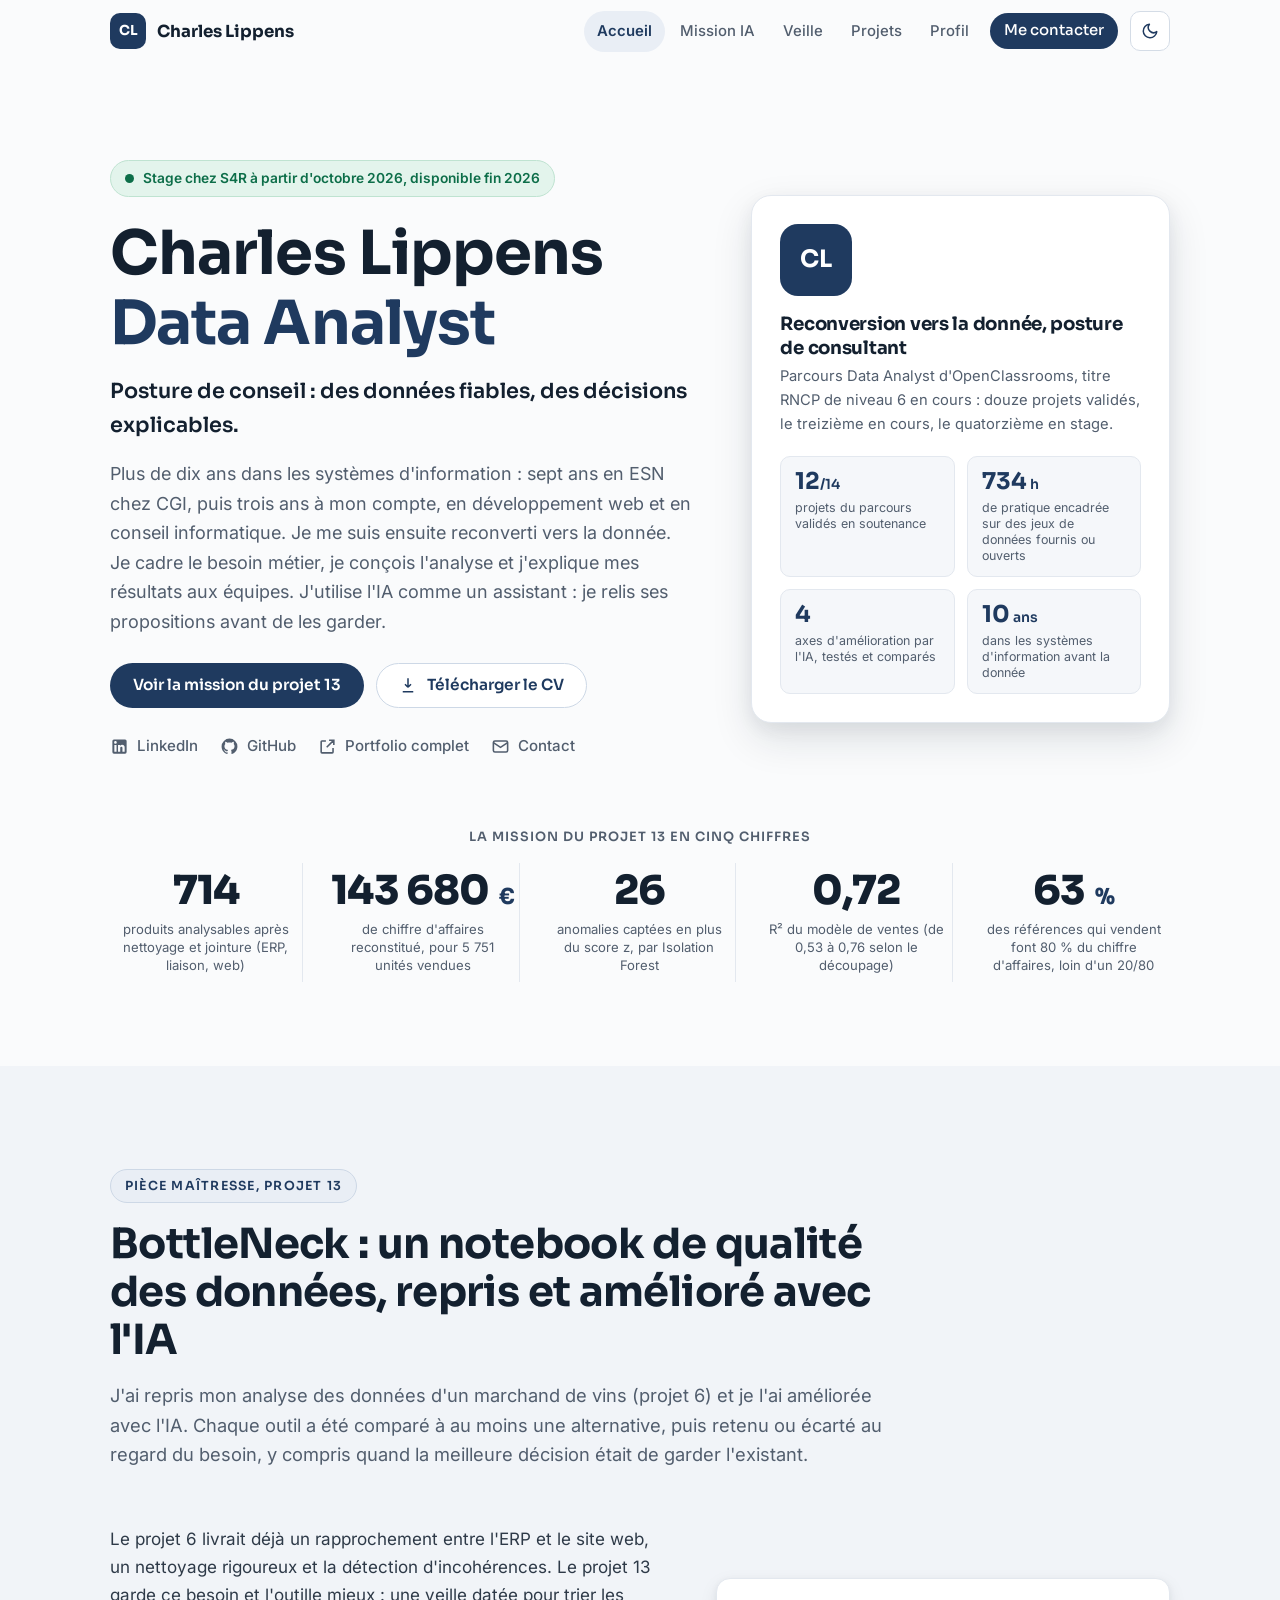
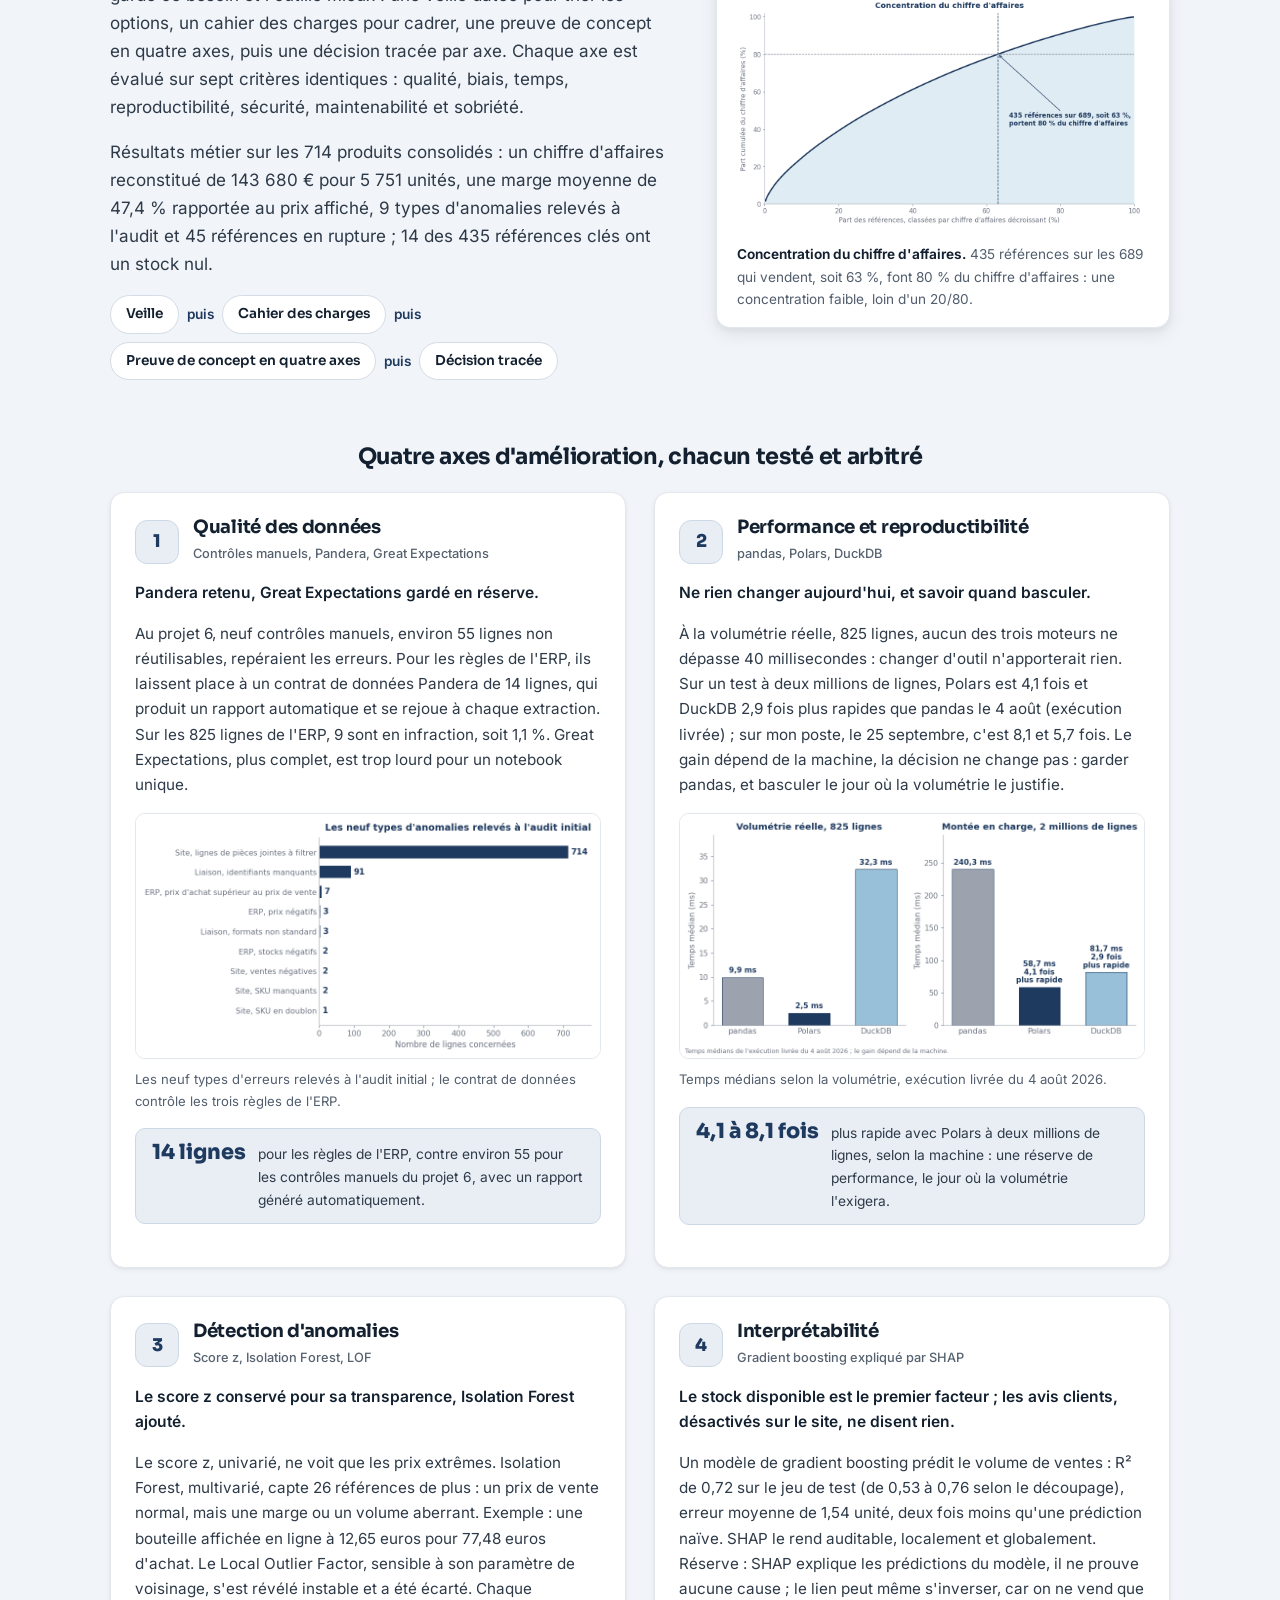
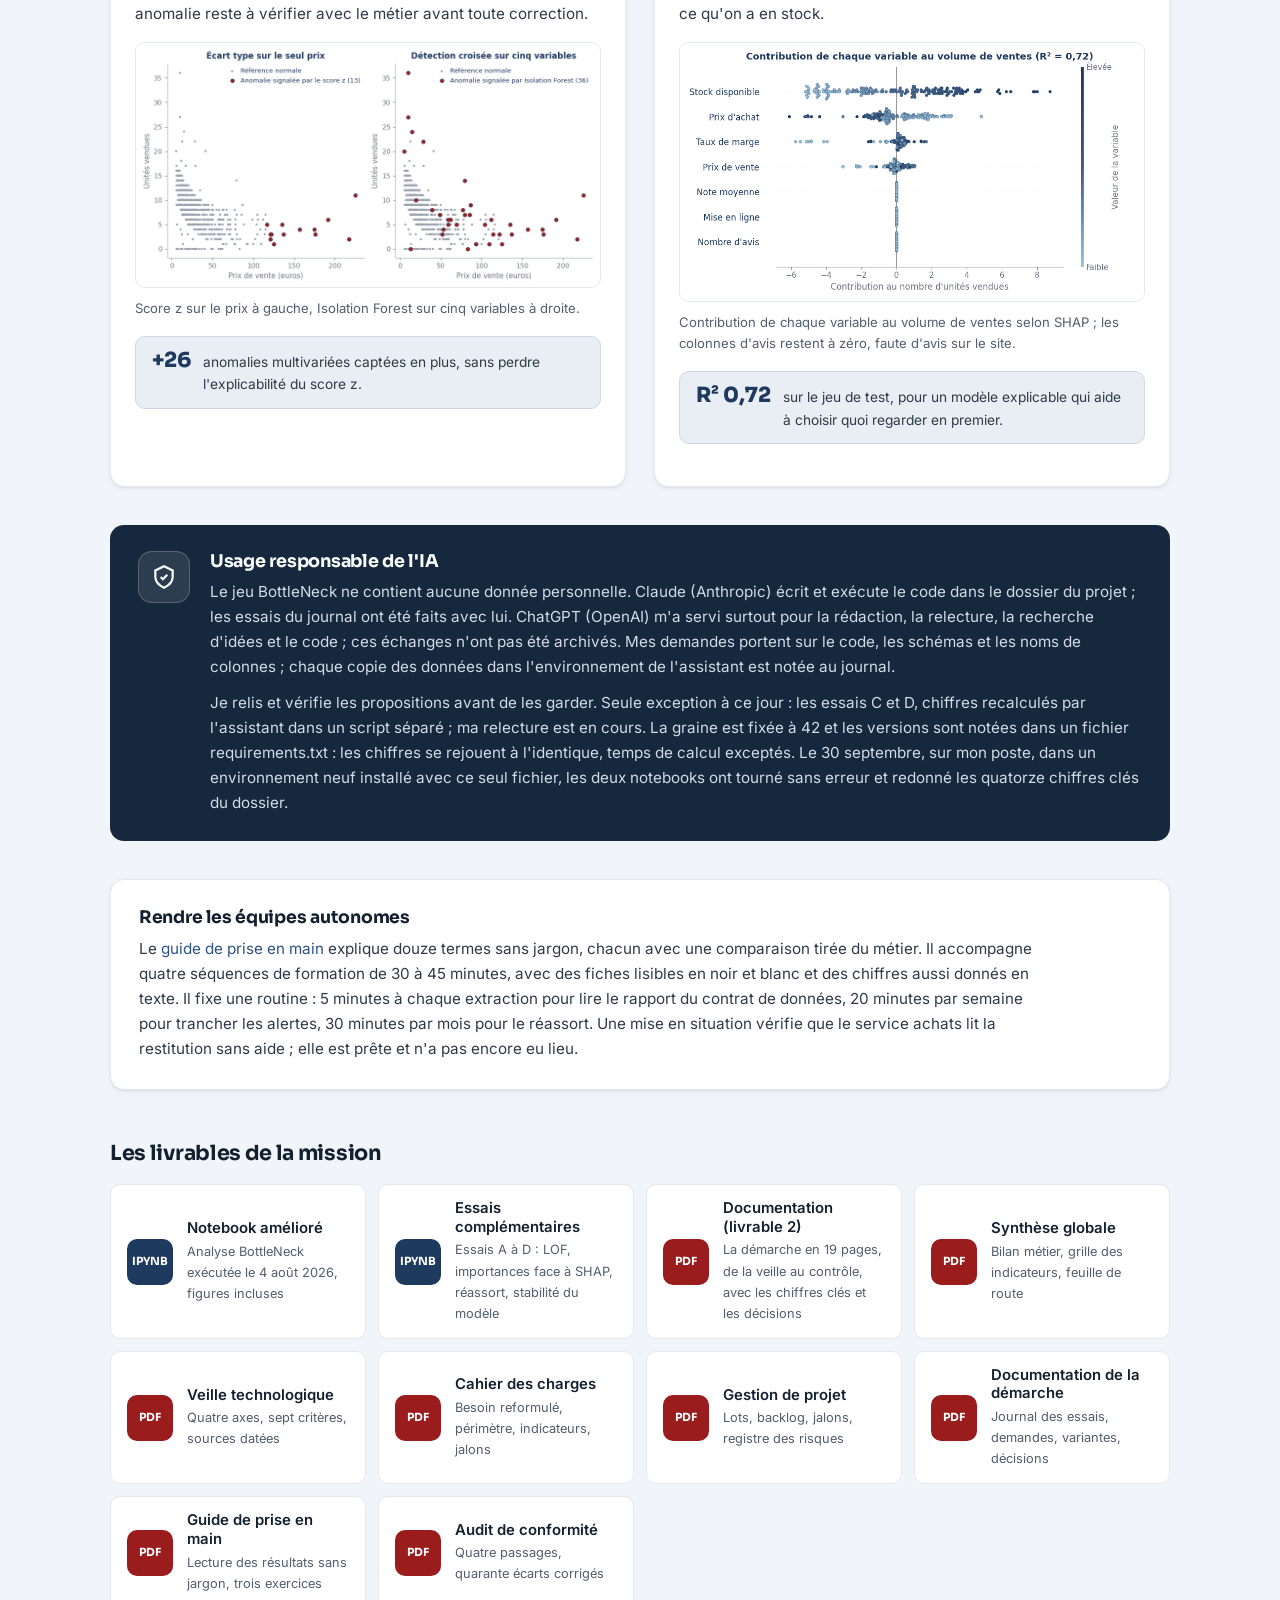
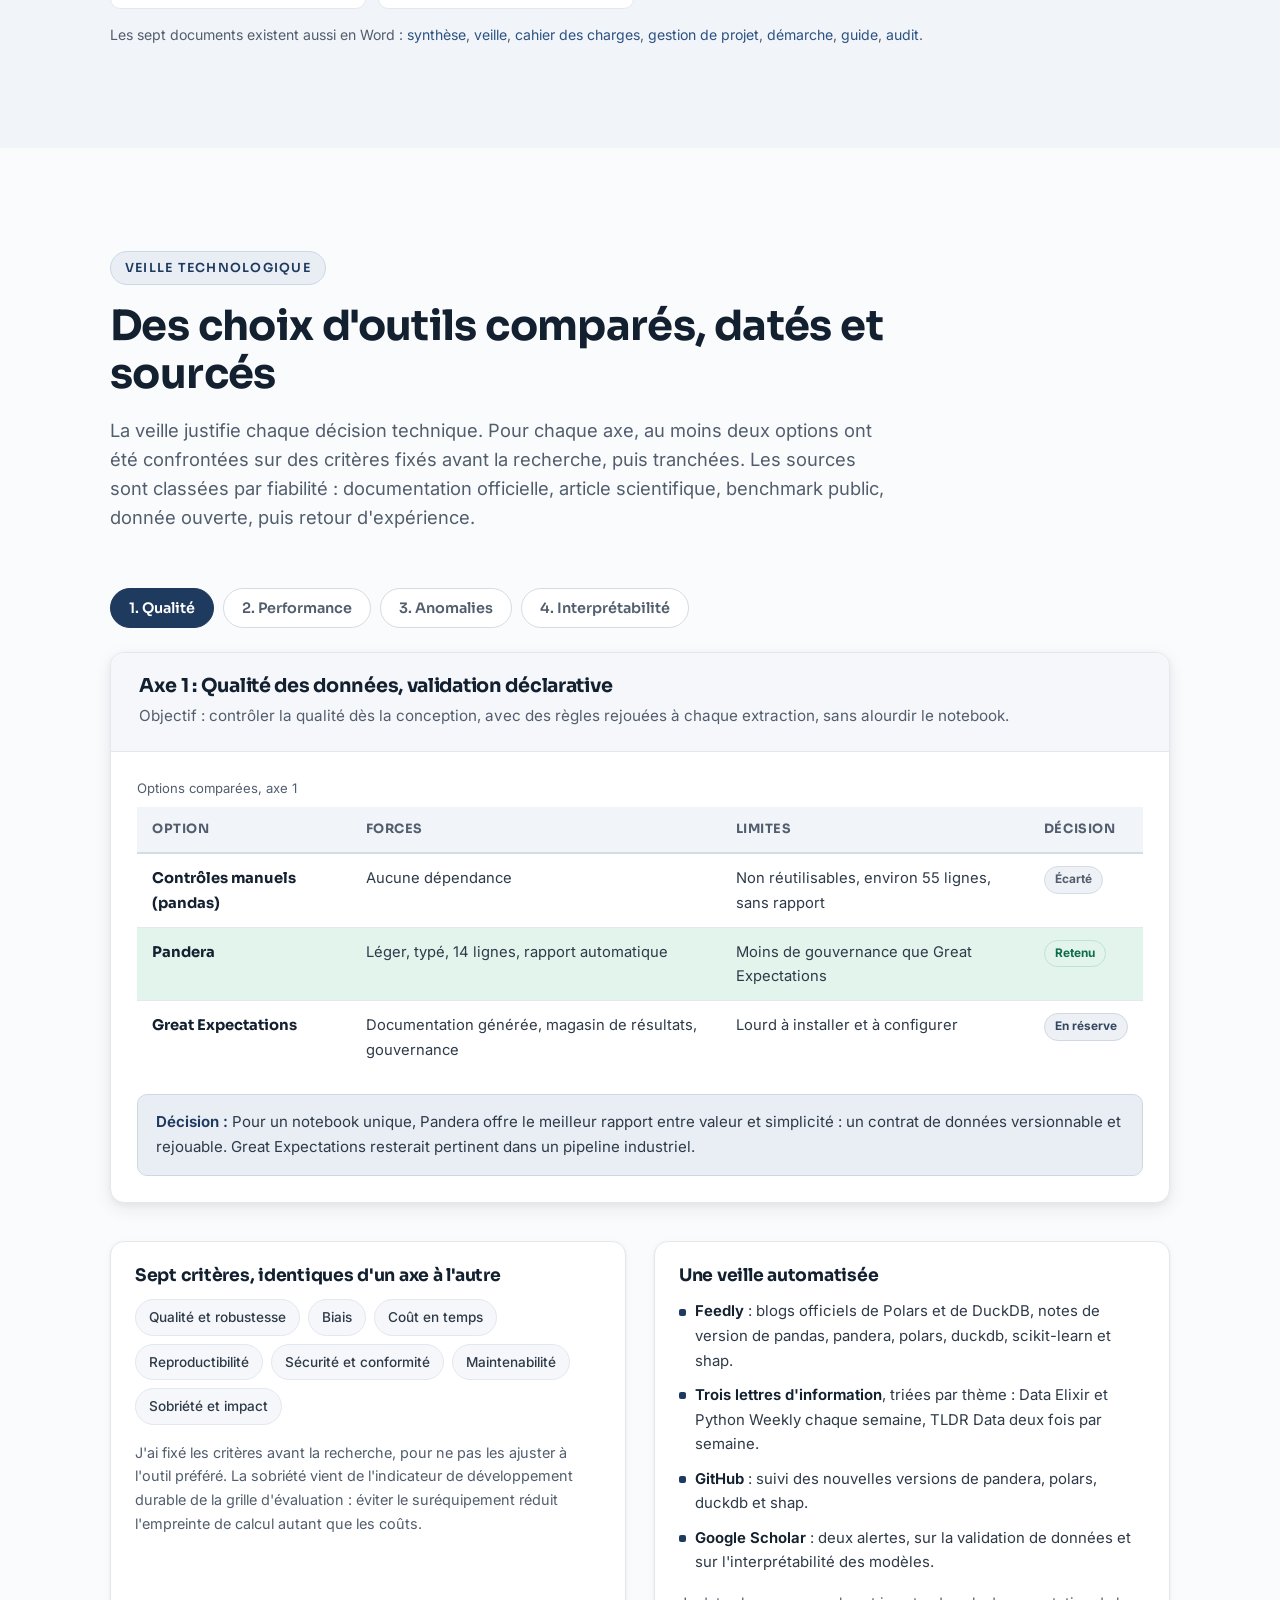
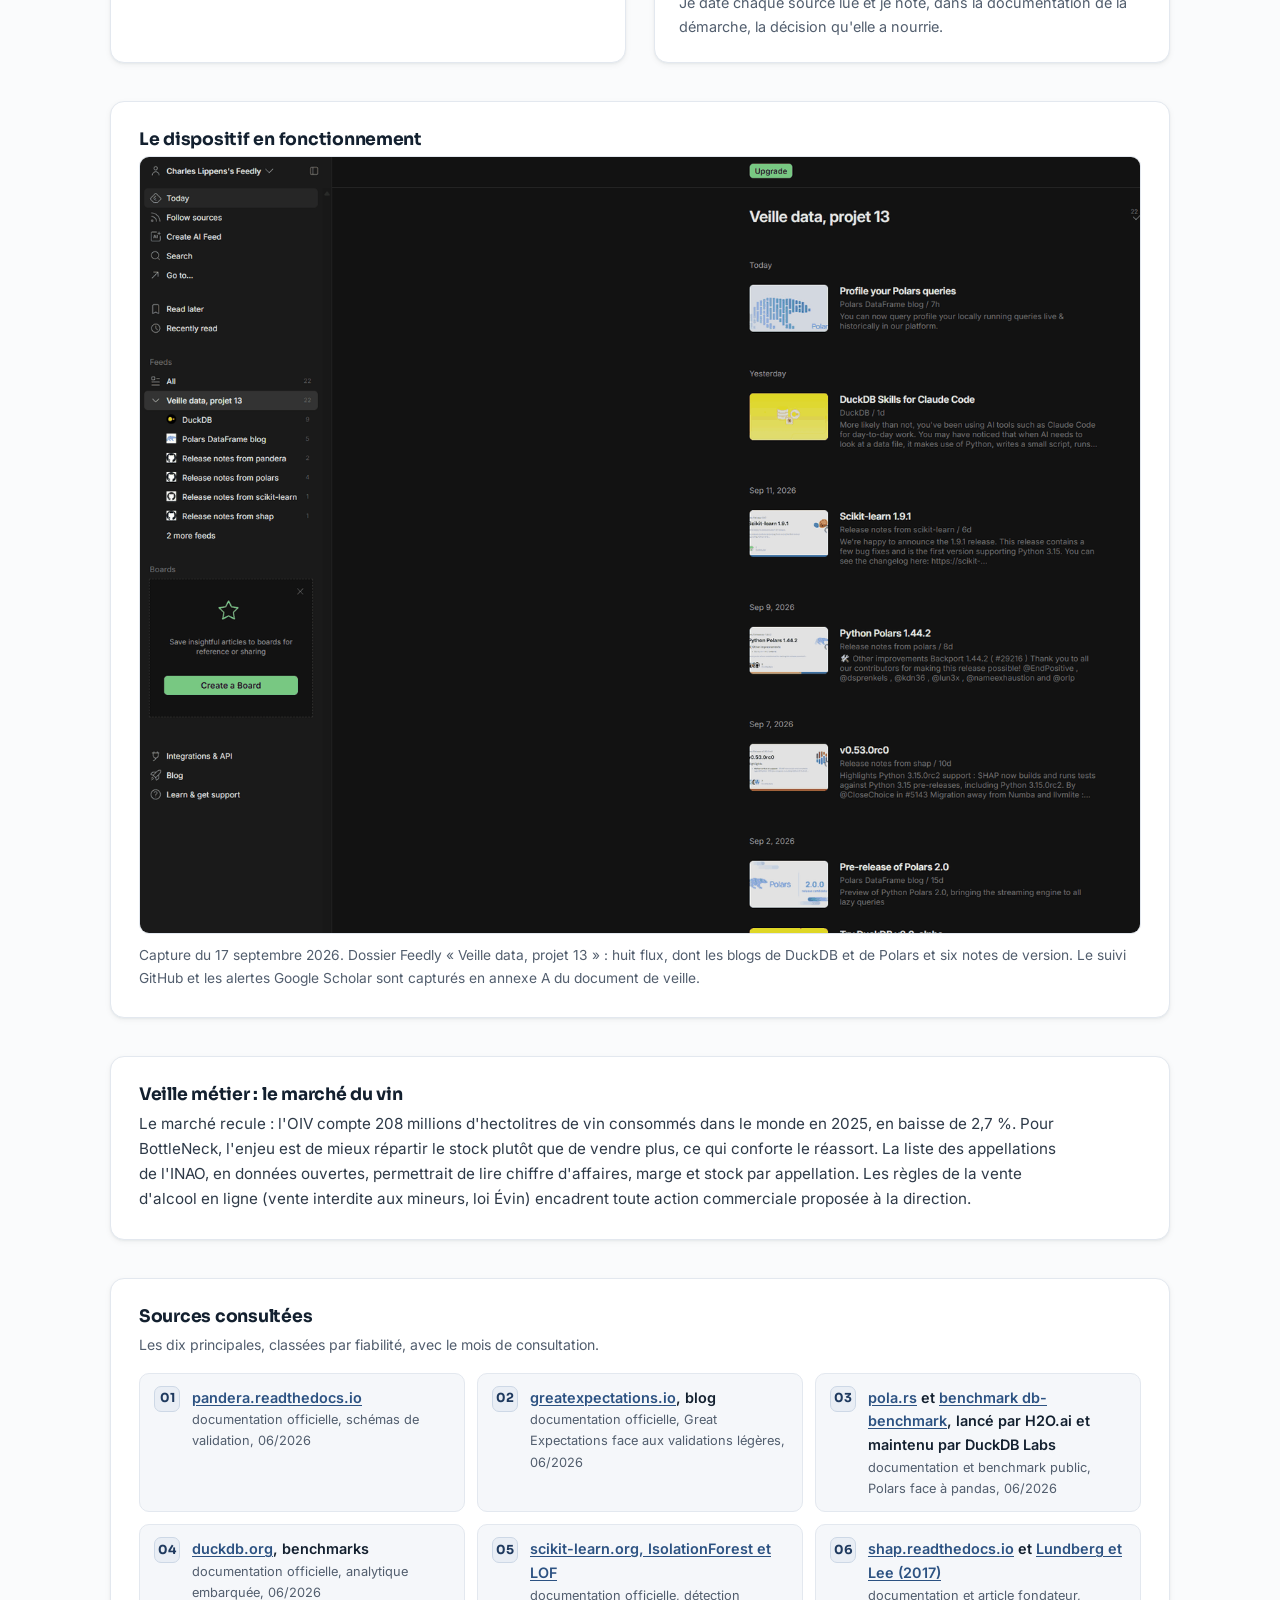
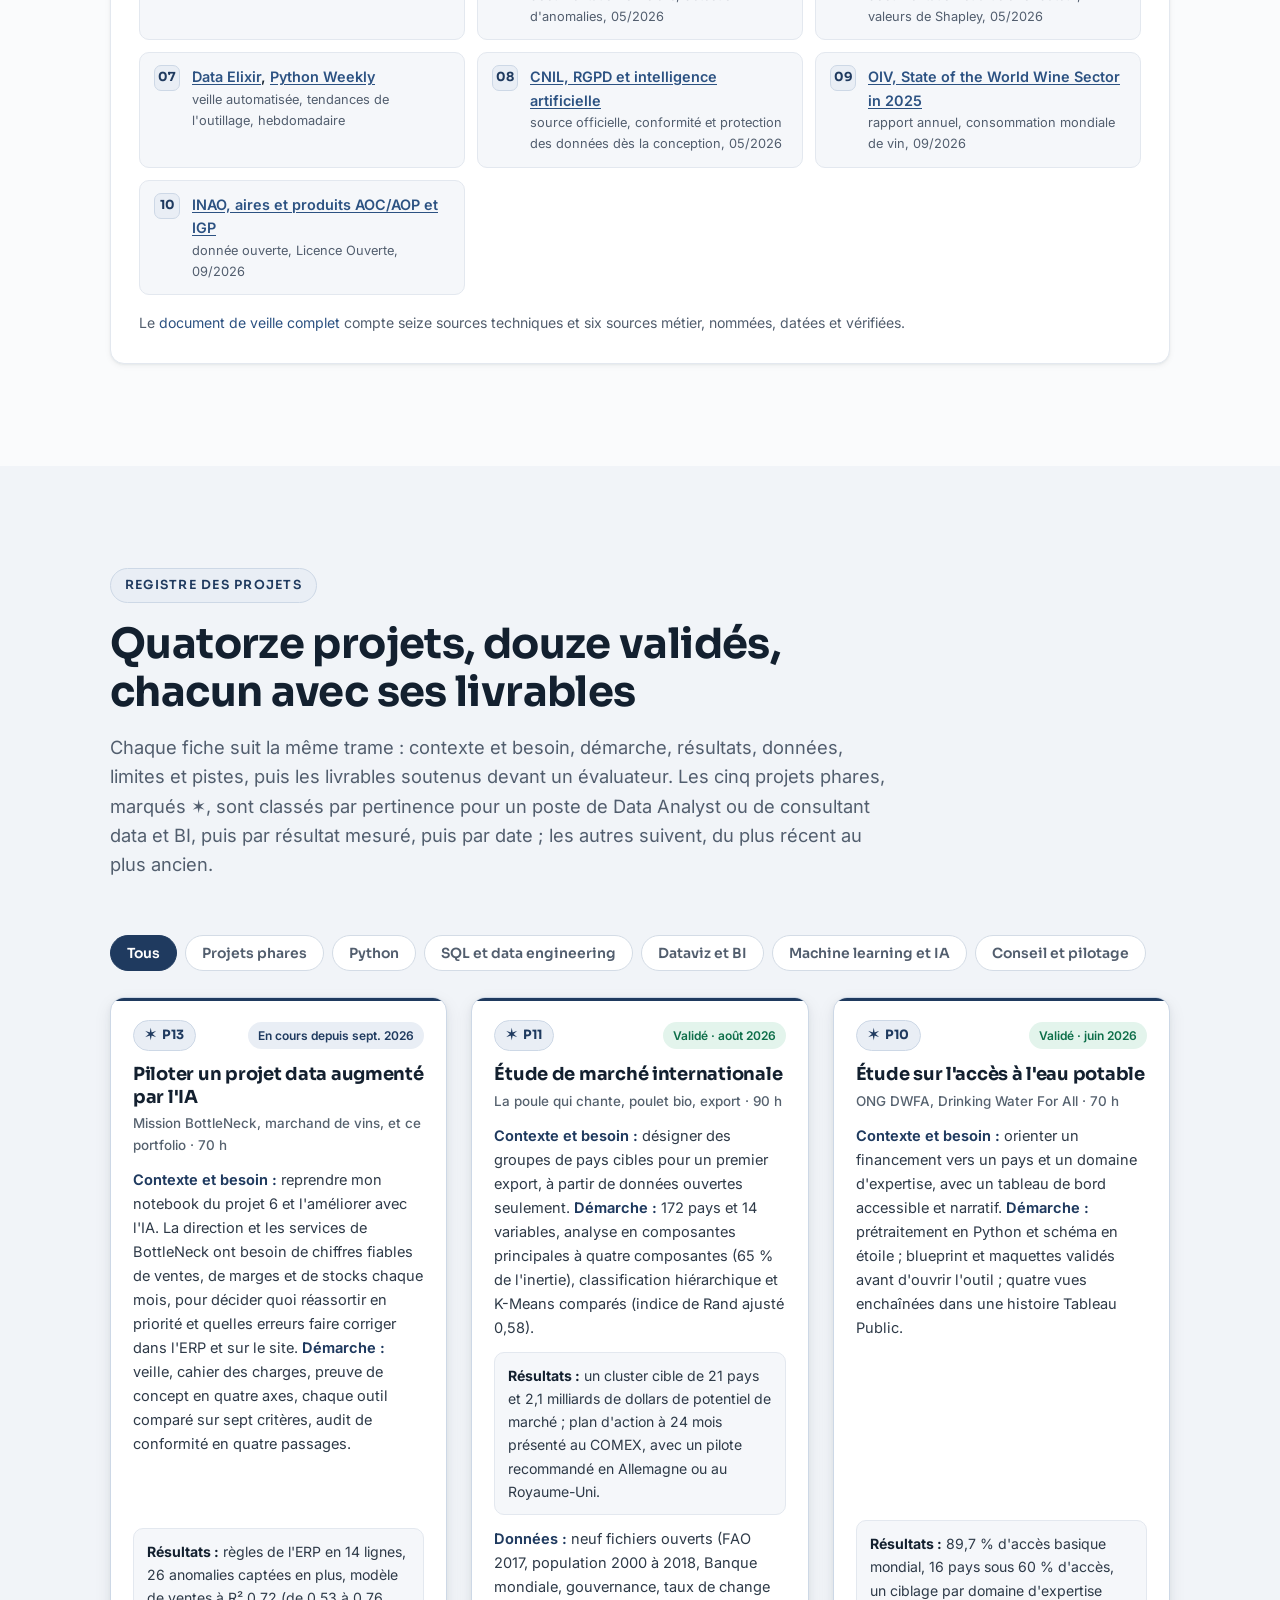
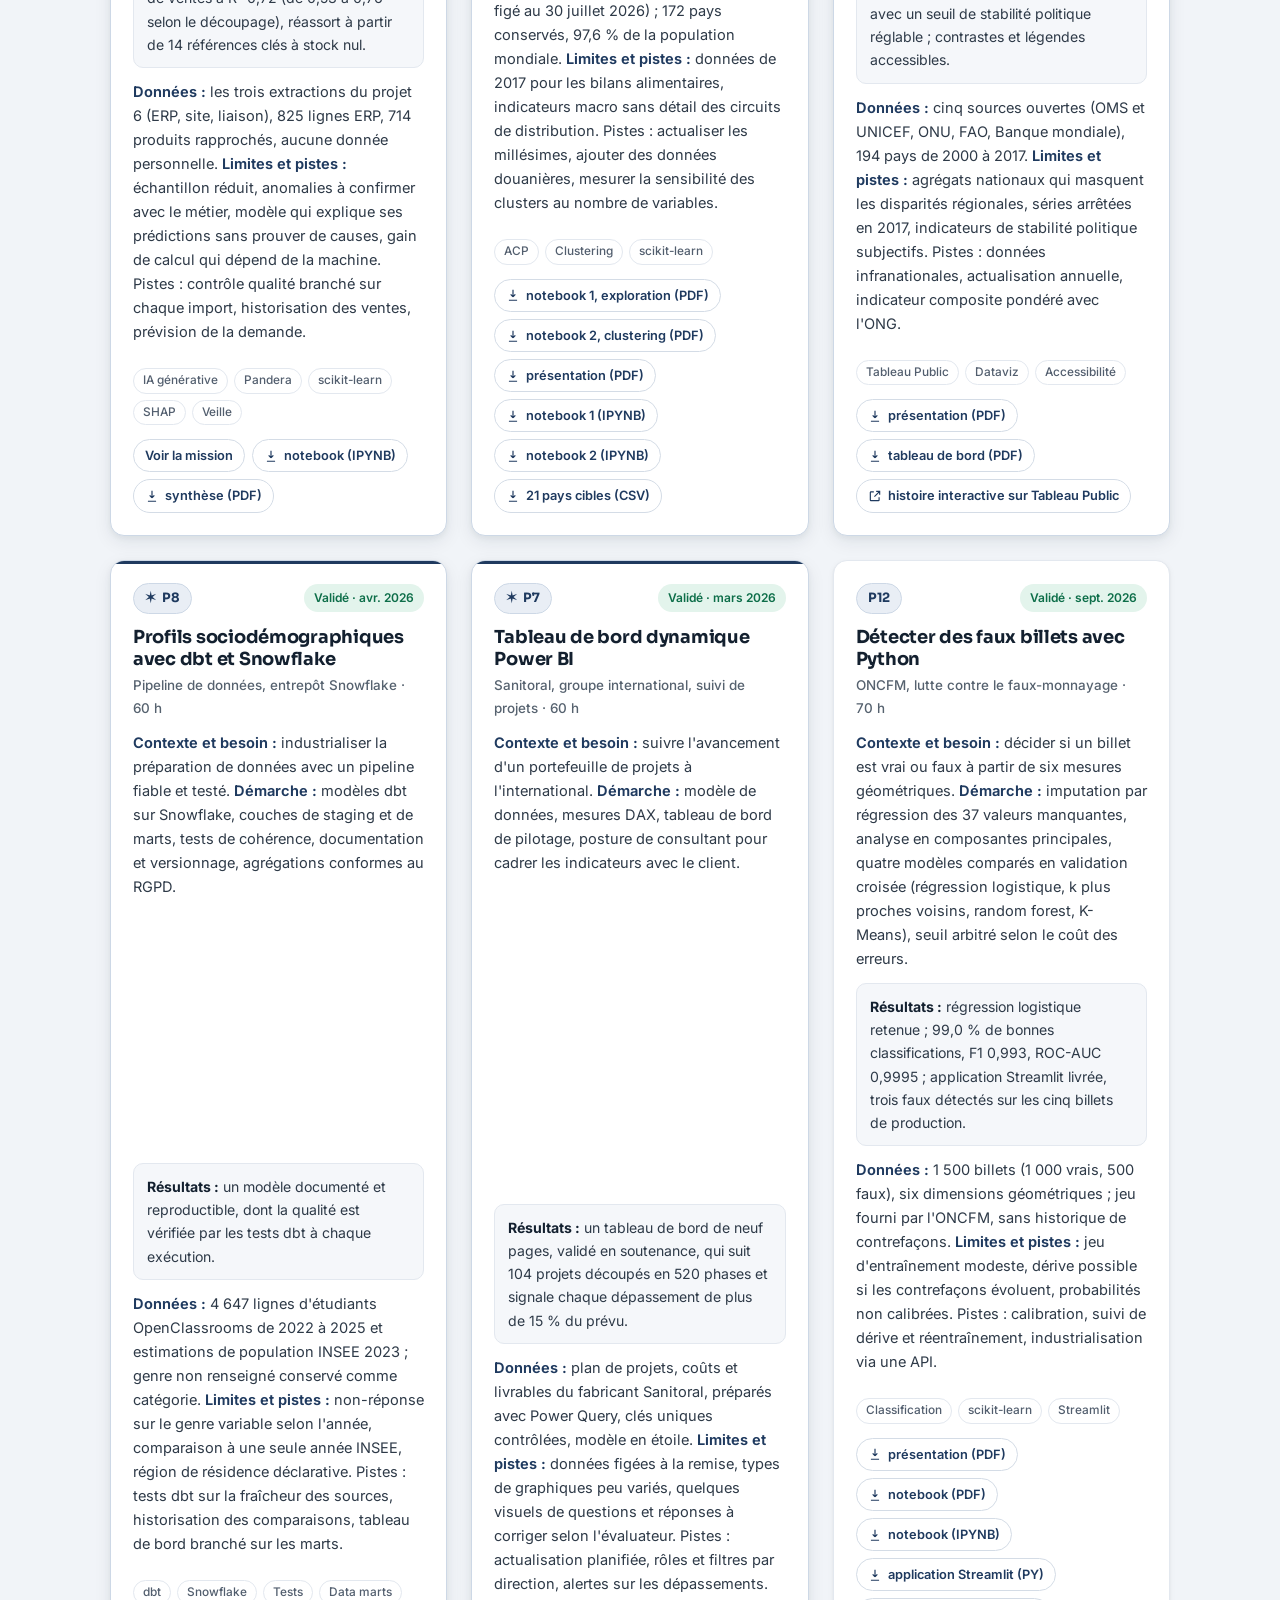
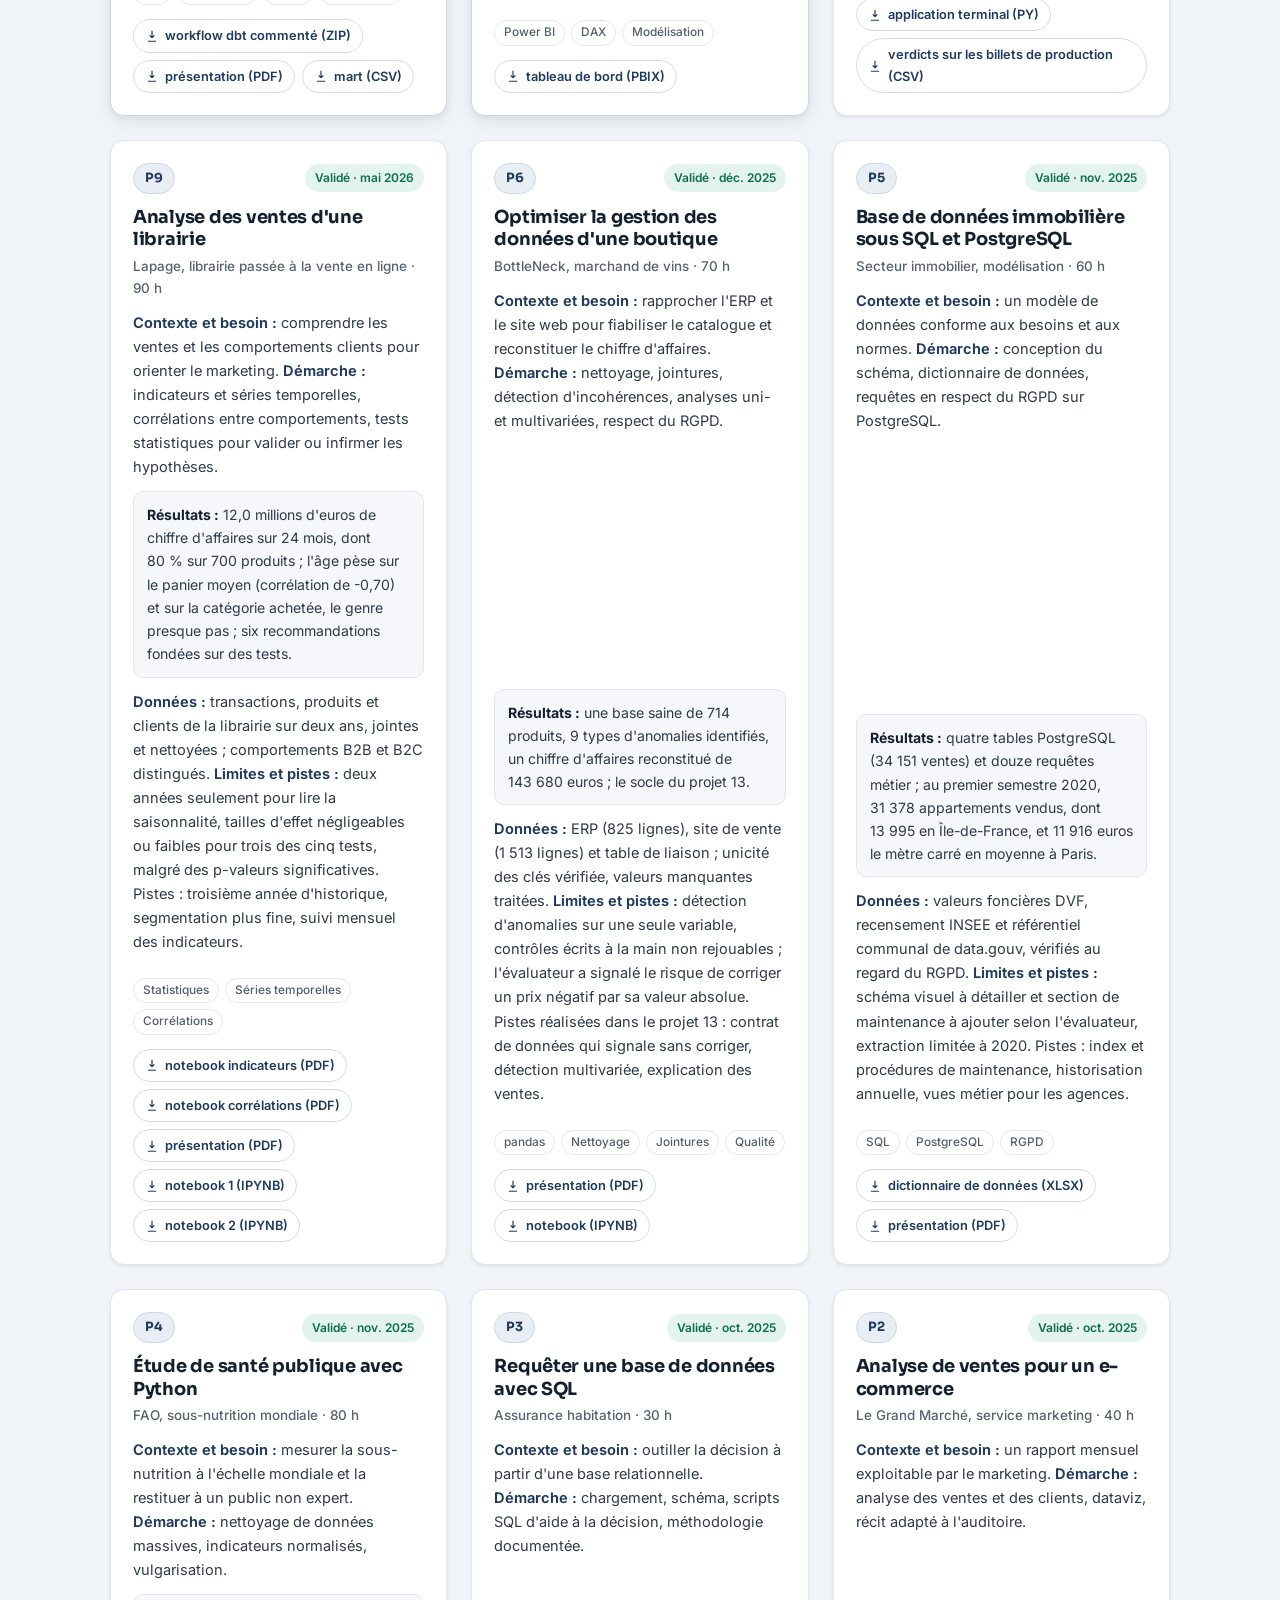
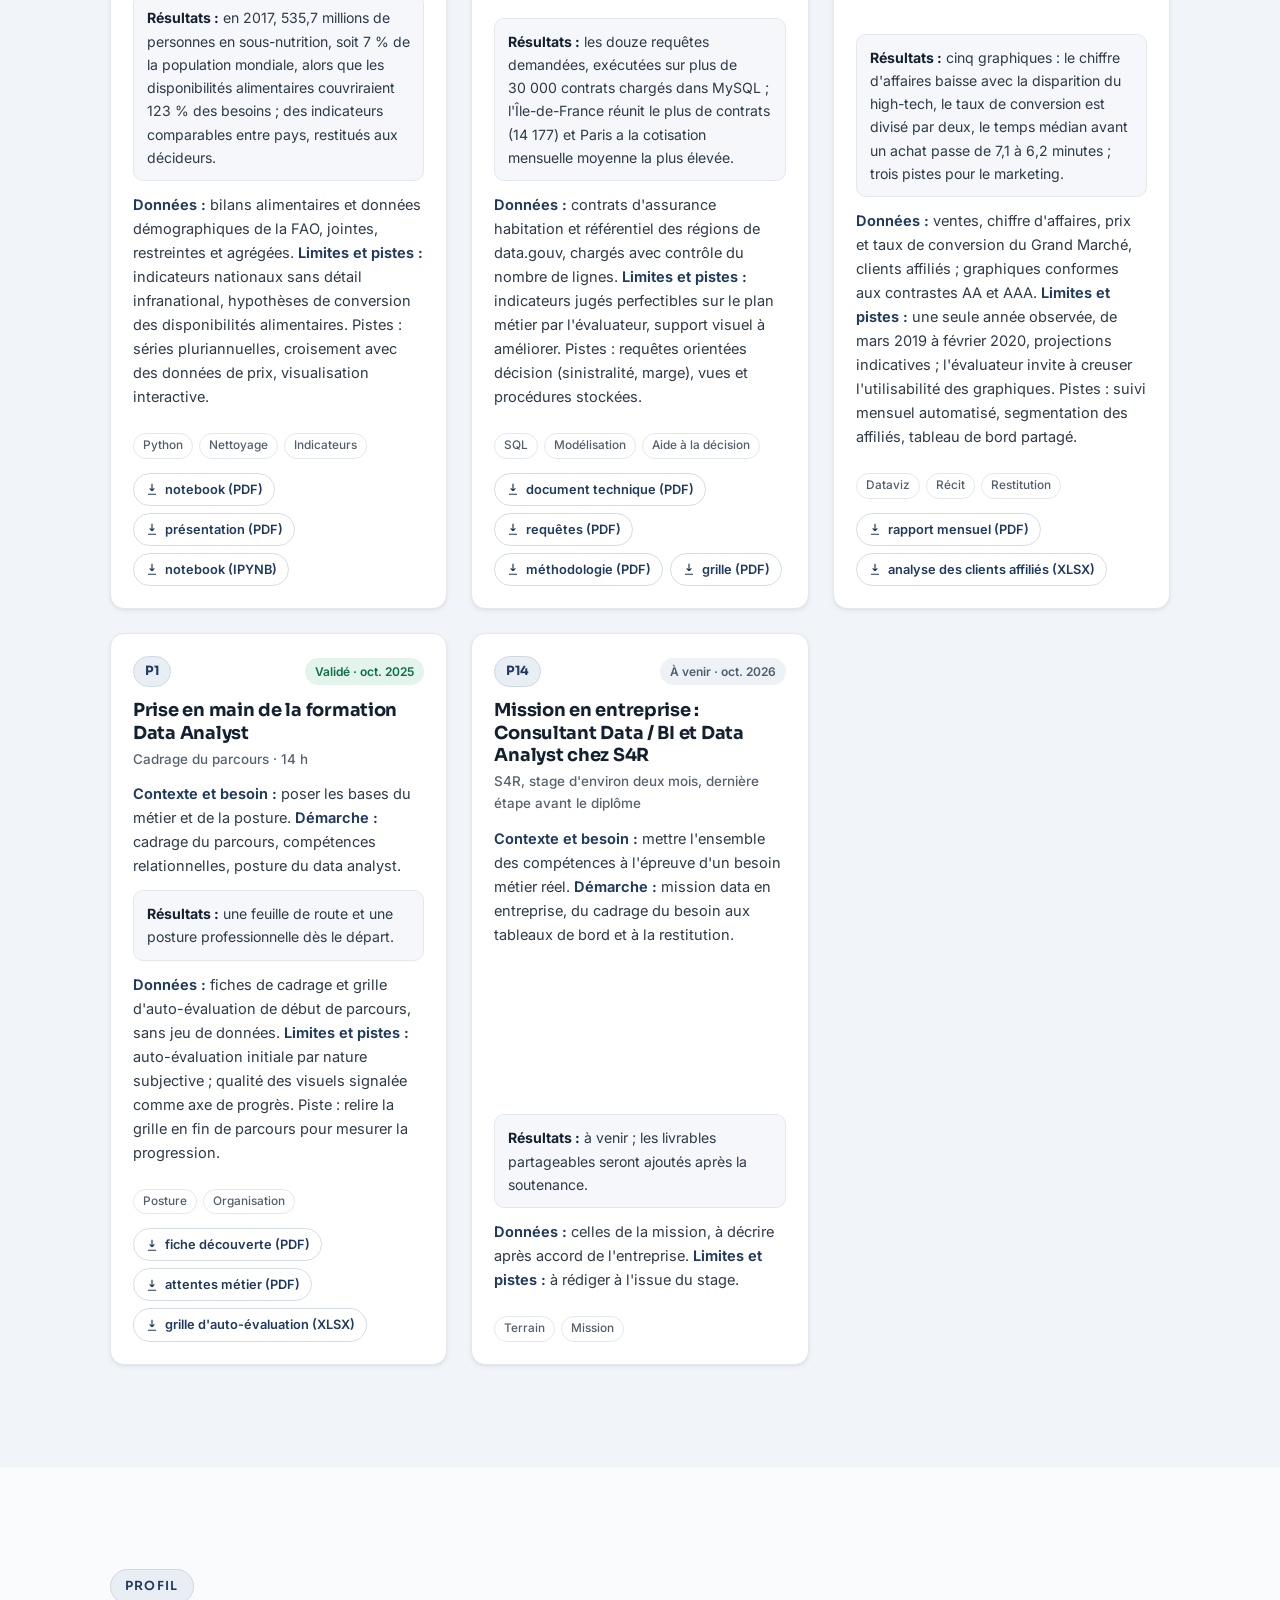
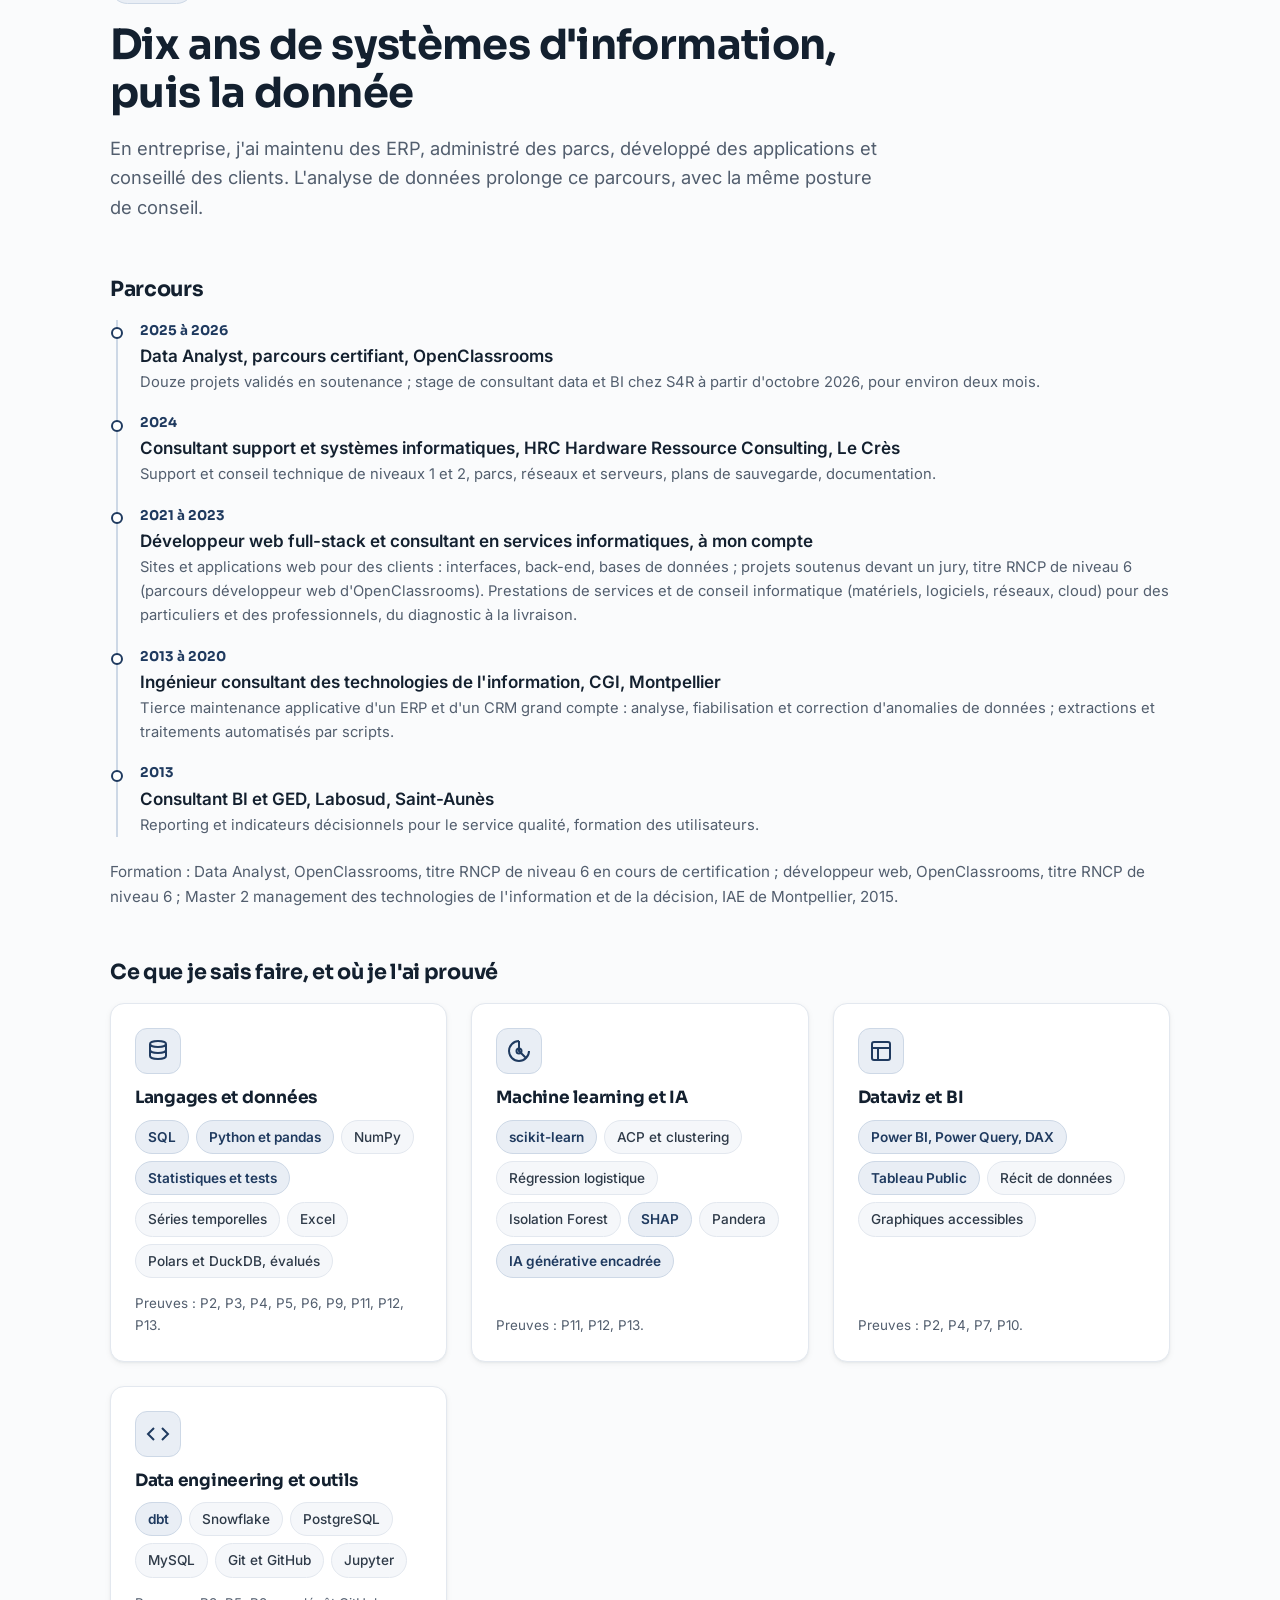
==== commit 3826e794: "maj fichiers" ====
--- a/index.html
+++ b/index.html
@@ -179,8 +179,7 @@
         <ul class="dl-grid">
           <li><a class="dl-carte" href="https://charleslippensdata.github.io/livrables/Lippens_Charles_1_projet_ameliore_092026.ipynb" download><span class="ext ext-nb">IPYNB</span><span><span class="nom">Notebook amélioré</span><span class="meta">Analyse BottleNeck exécutée le 4 août 2026, figures incluses</span></span></a></li>
           <li><a class="dl-carte" href="https://charleslippensdata.github.io/livrables/Lippens_Charles_1_essais_complementaires_092026.ipynb" download><span class="ext ext-nb">IPYNB</span><span><span class="nom">Essais complémentaires</span><span class="meta">Essais A à D : LOF, importances face à SHAP, réassort, stabilité du modèle</span></span></a></li>
-          <li><a class="dl-carte" href="https://charleslippensdata.github.io/livrables/Lippens_Charles_2_documentation_092026.pdf" download><span class="ext ext-pdf">PDF</span><span><span class="nom">Documentation (livrable 2)</span><span class="meta">La démarche en 19 pages, de la veille au contrôle, avec des renvois au dossier complet</span></span></a></li>
-          <li><a class="dl-carte" href="https://charleslippensdata.github.io/livrables/Lippens_Charles_2_documentation_dossier_complet_092026.pdf" download><span class="ext ext-pdf">PDF</span><span><span class="nom">Dossier complet</span><span class="meta">Les sept documents en un PDF de 83 pages, avec sommaire</span></span></a></li>
+          <li><a class="dl-carte" href="https://charleslippensdata.github.io/livrables/Lippens_Charles_2_documentation_092026.pdf" download><span class="ext ext-pdf">PDF</span><span><span class="nom">Documentation (livrable 2)</span><span class="meta">La démarche en 19 pages, de la veille au contrôle, avec les chiffres clés et les décisions</span></span></a></li>
           <li><a class="dl-carte" href="https://charleslippensdata.github.io/livrables/Lippens_Charles_2_synthese_globale_092026.pdf" download><span class="ext ext-pdf">PDF</span><span><span class="nom">Synthèse globale</span><span class="meta">Bilan métier, grille des indicateurs, feuille de route</span></span></a></li>
           <li><a class="dl-carte" href="https://charleslippensdata.github.io/livrables/Lippens_Charles_2_veille_092026.pdf" download><span class="ext ext-pdf">PDF</span><span><span class="nom">Veille technologique</span><span class="meta">Quatre axes, sept critères, sources datées</span></span></a></li>
           <li><a class="dl-carte" href="https://charleslippensdata.github.io/livrables/Lippens_Charles_2_cahier_des_charges_092026.pdf" download><span class="ext ext-pdf">PDF</span><span><span class="nom">Cahier des charges</span><span class="meta">Besoin reformulé, périmètre, indicateurs, jalons</span></span></a></li>
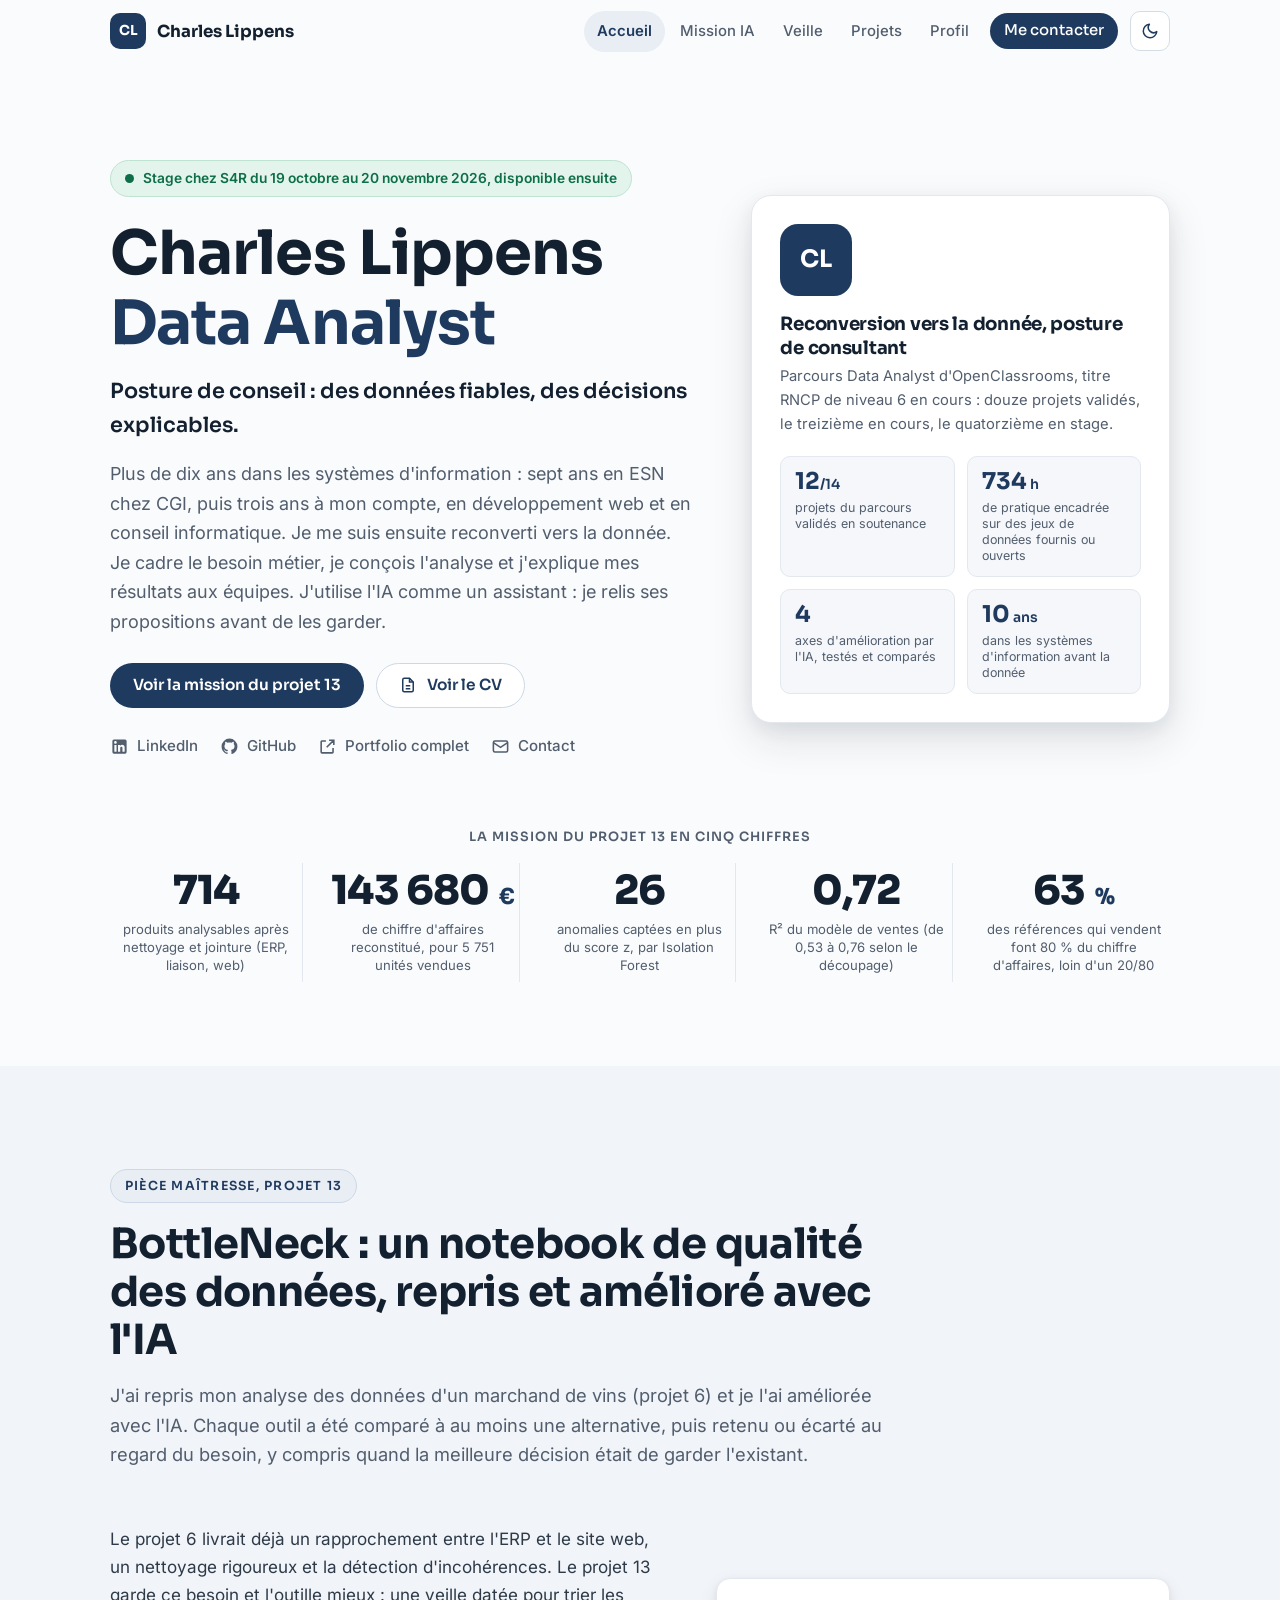
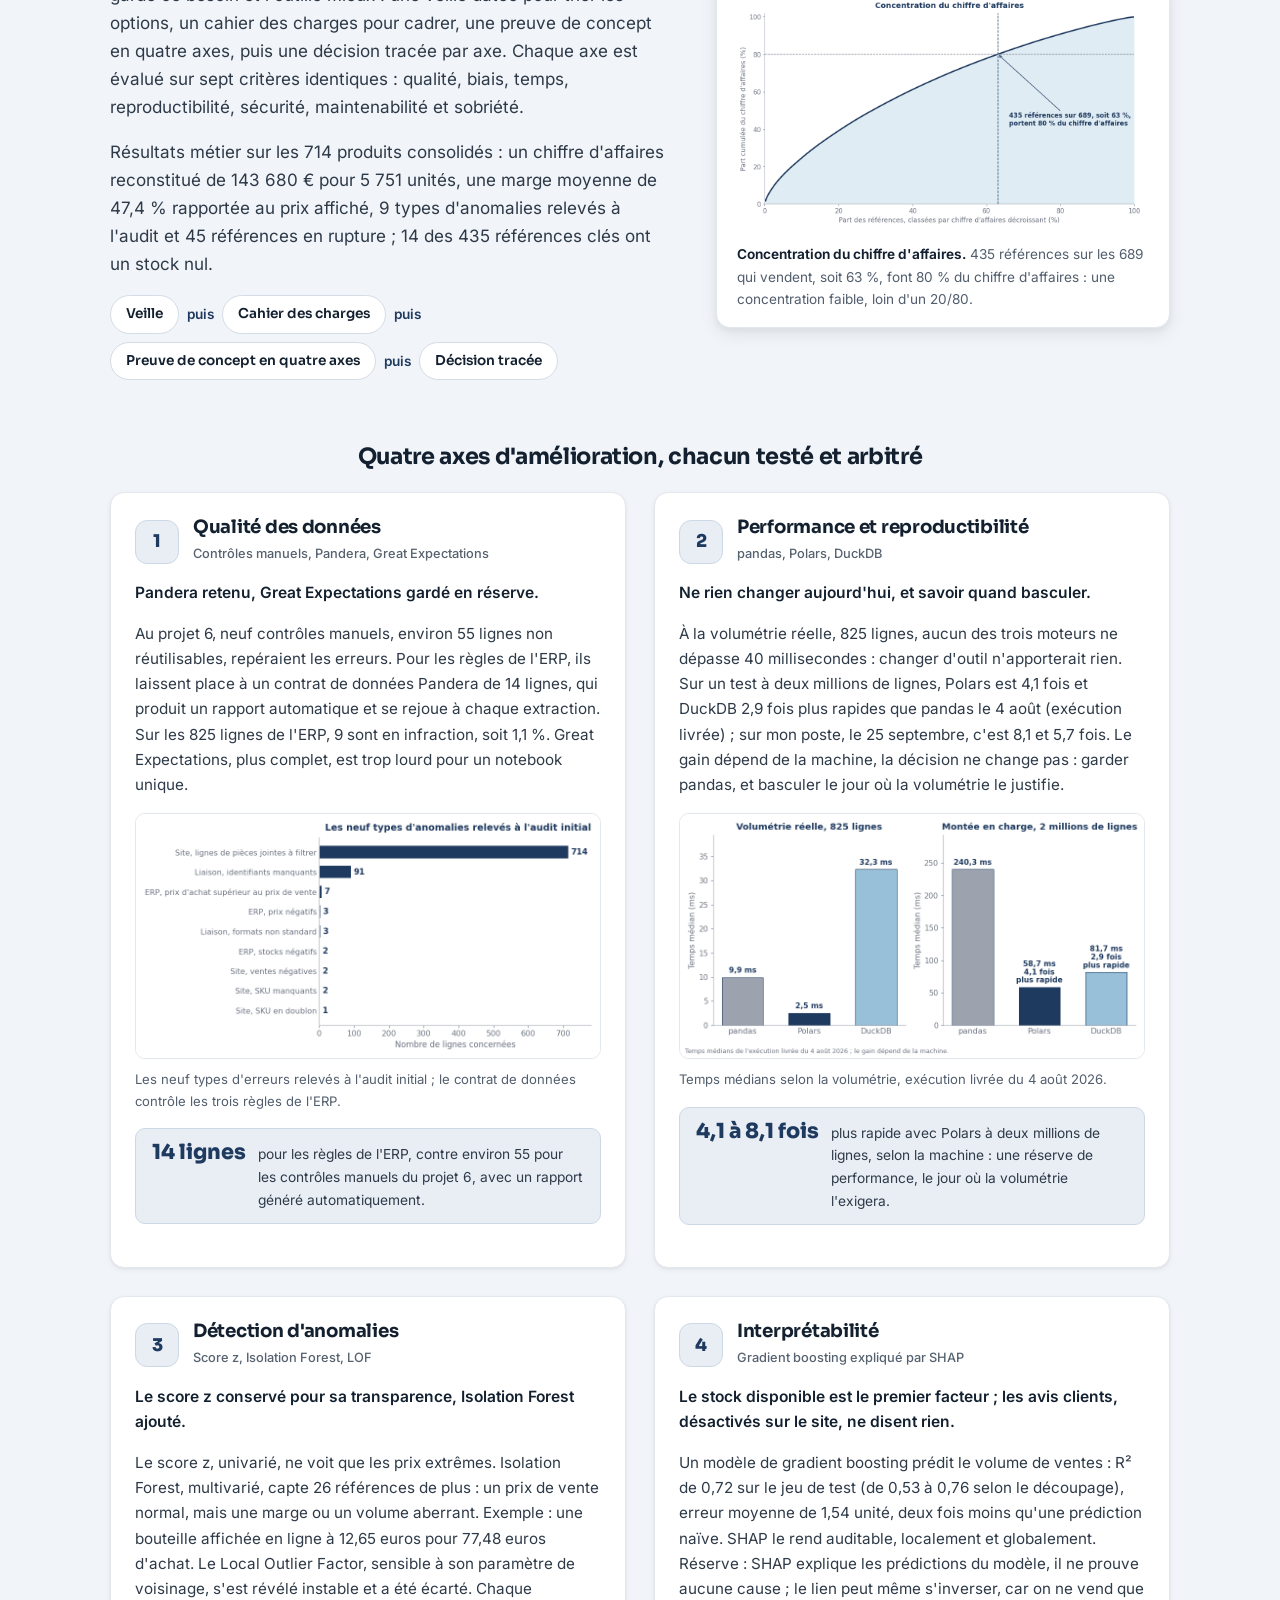
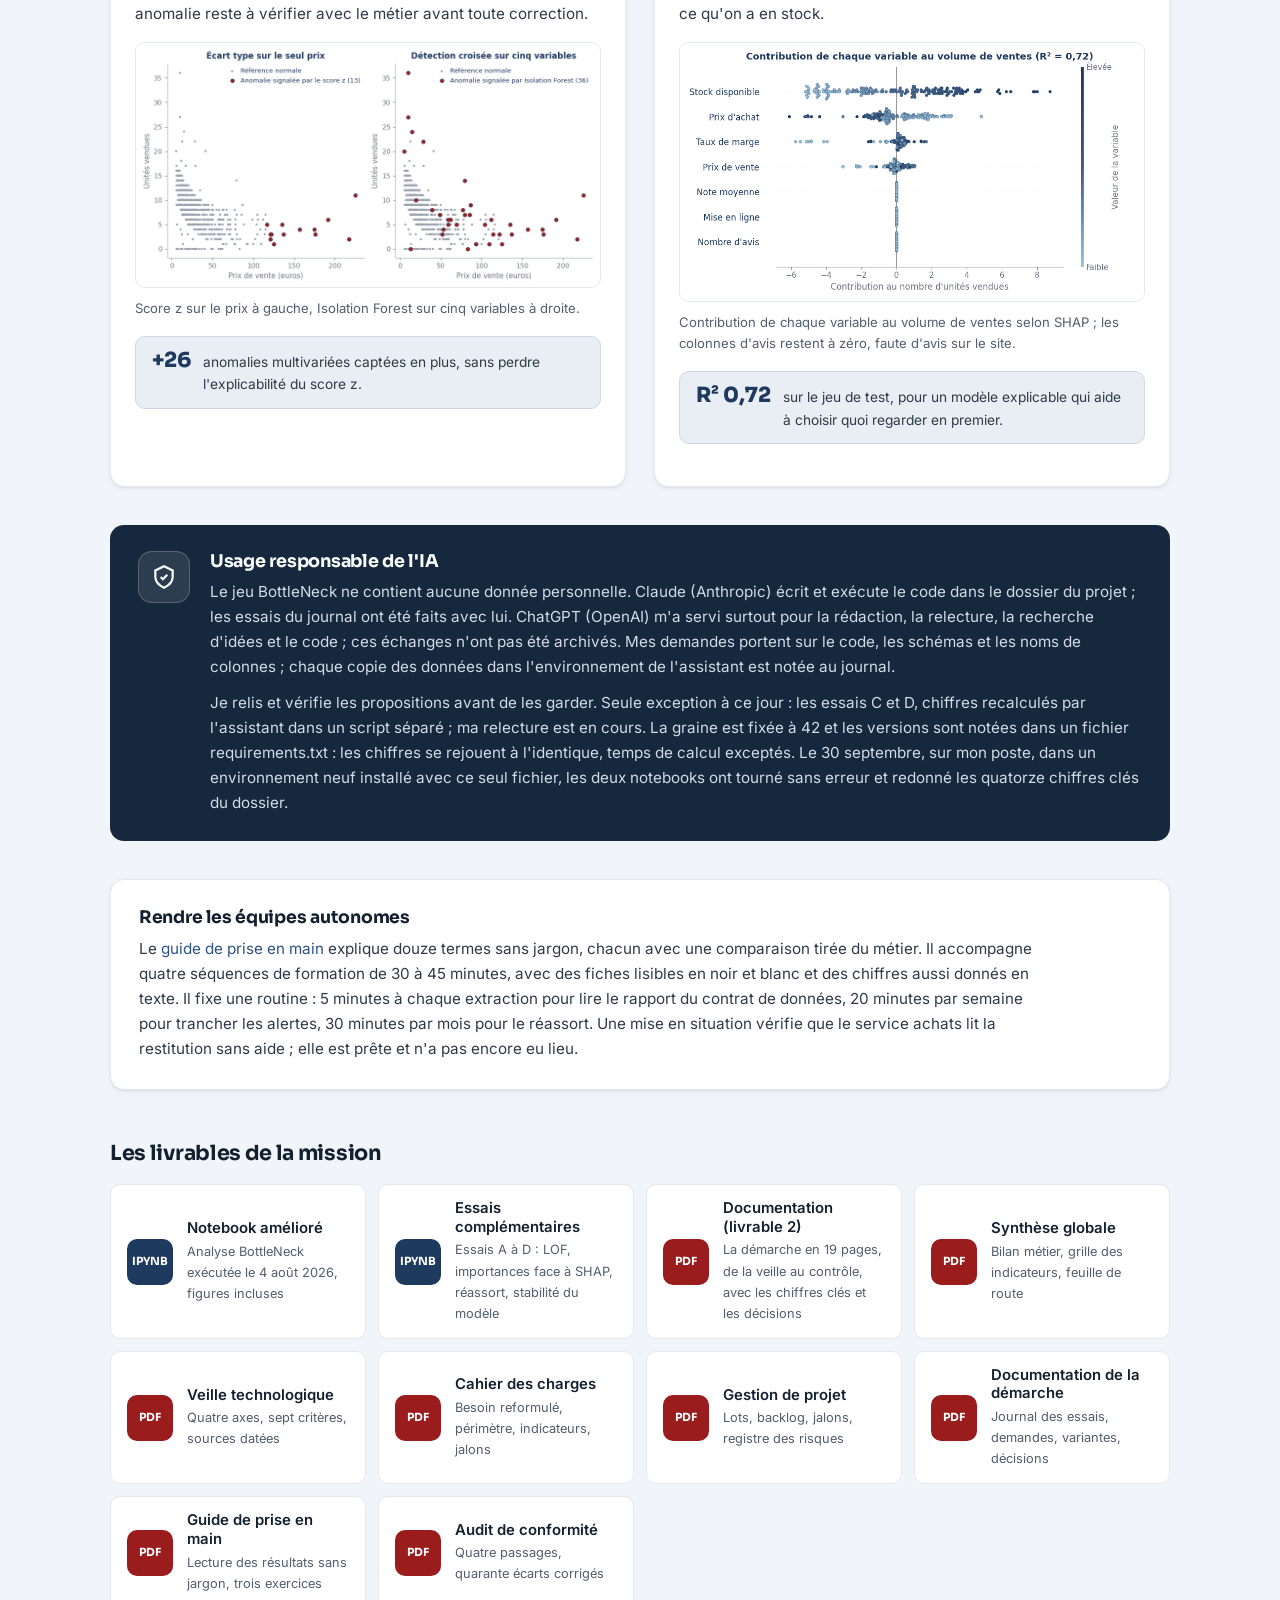
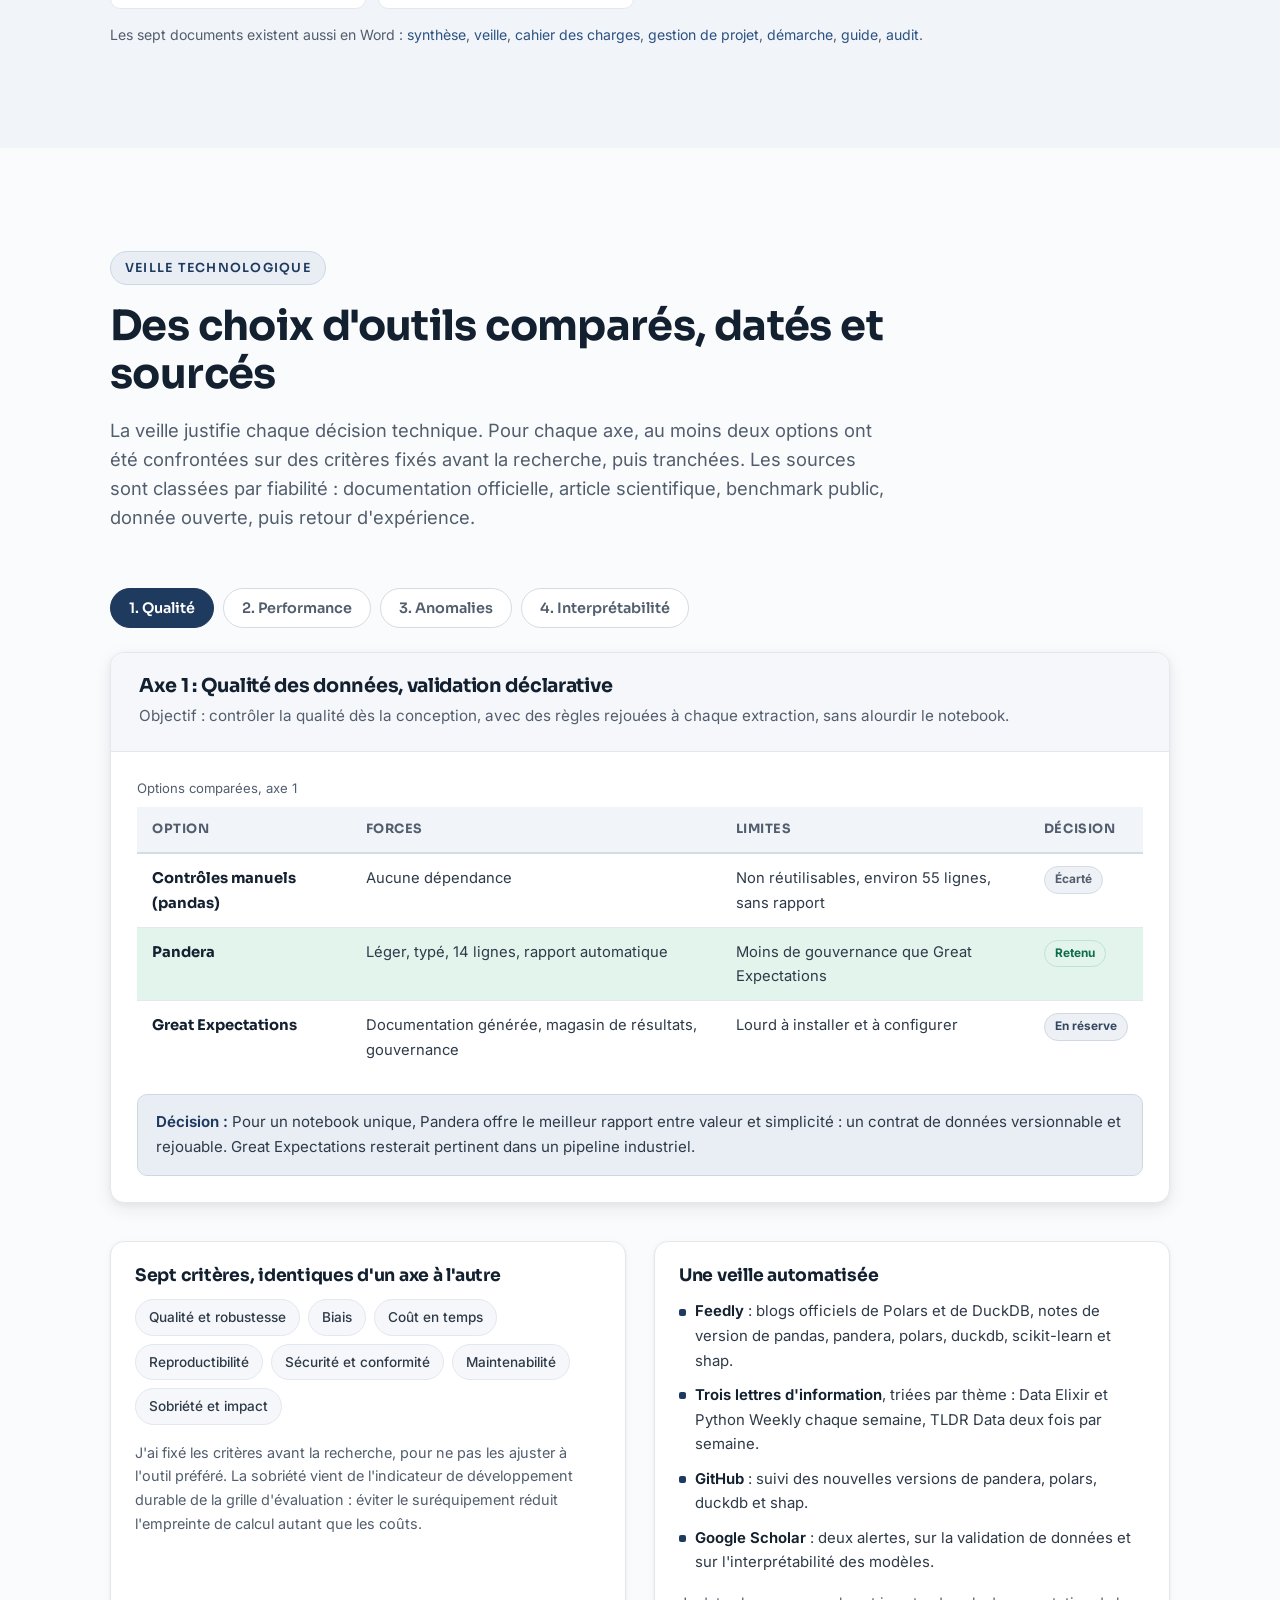
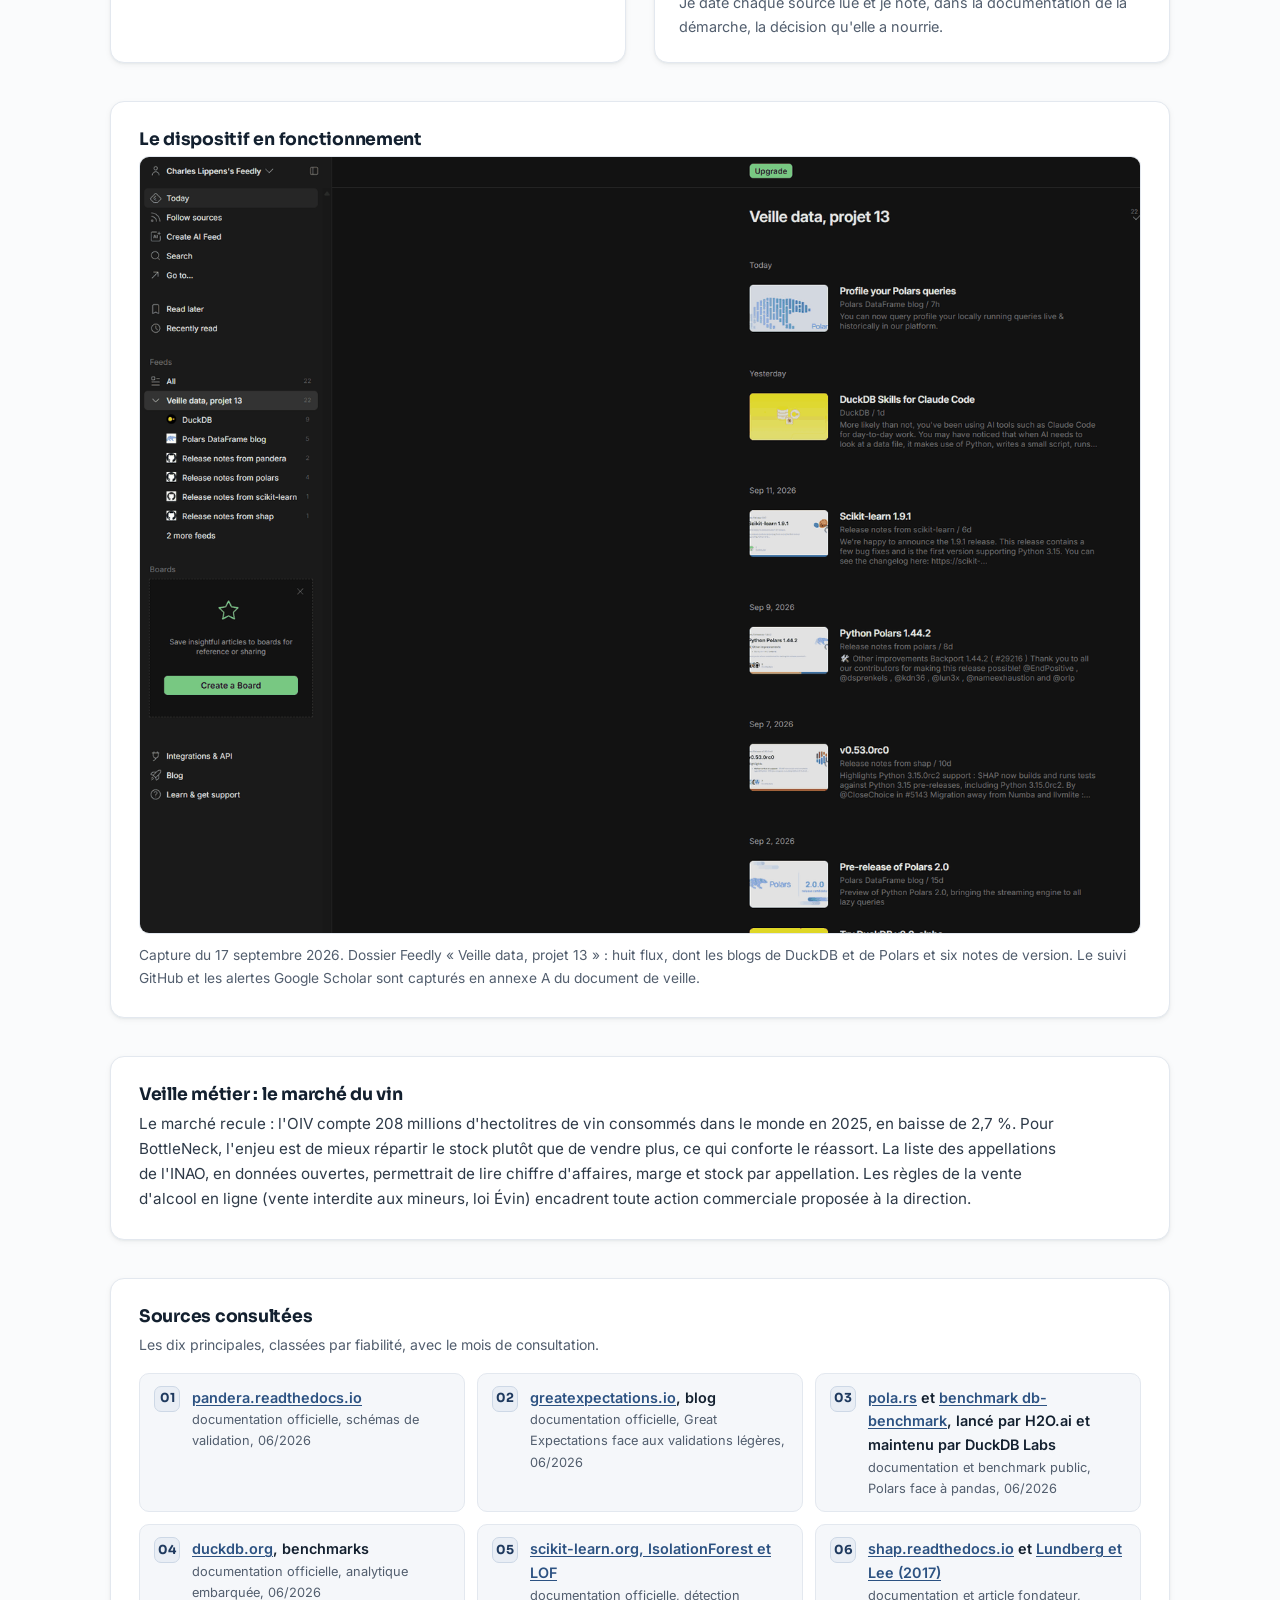
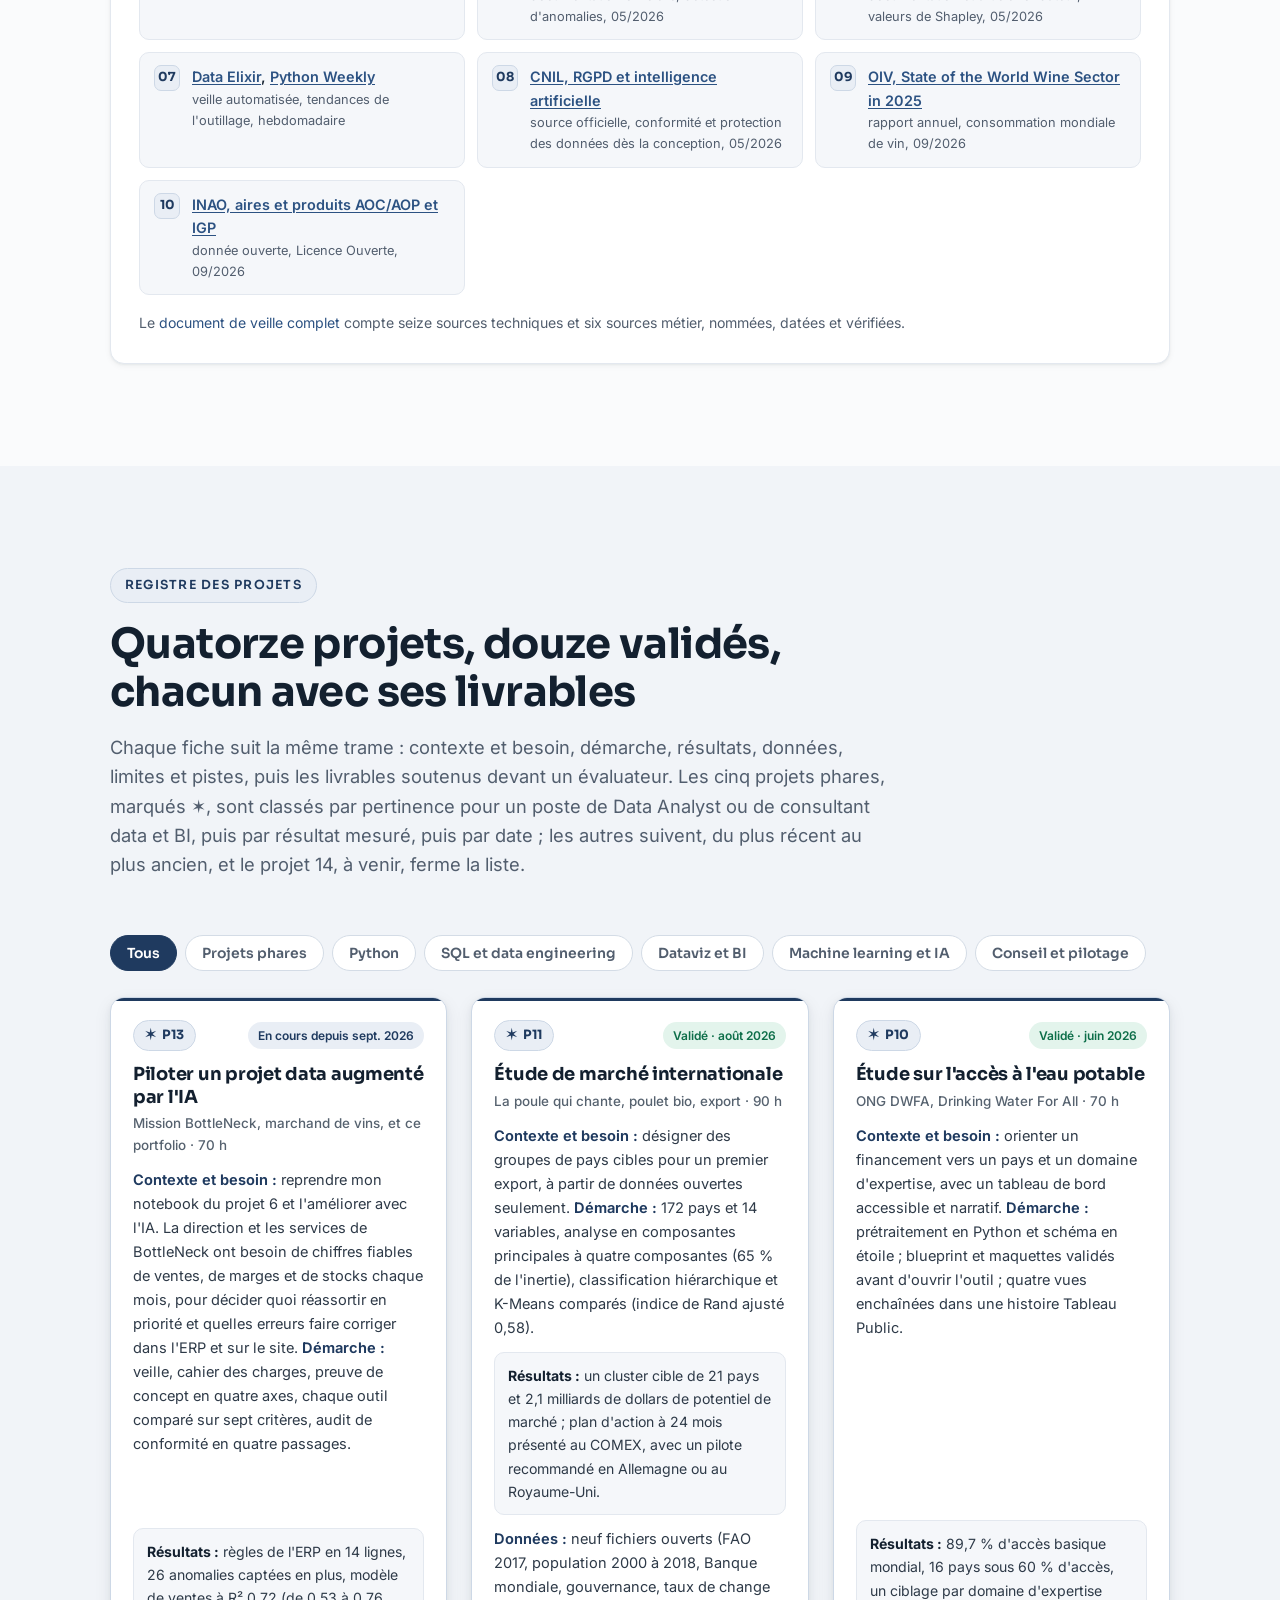
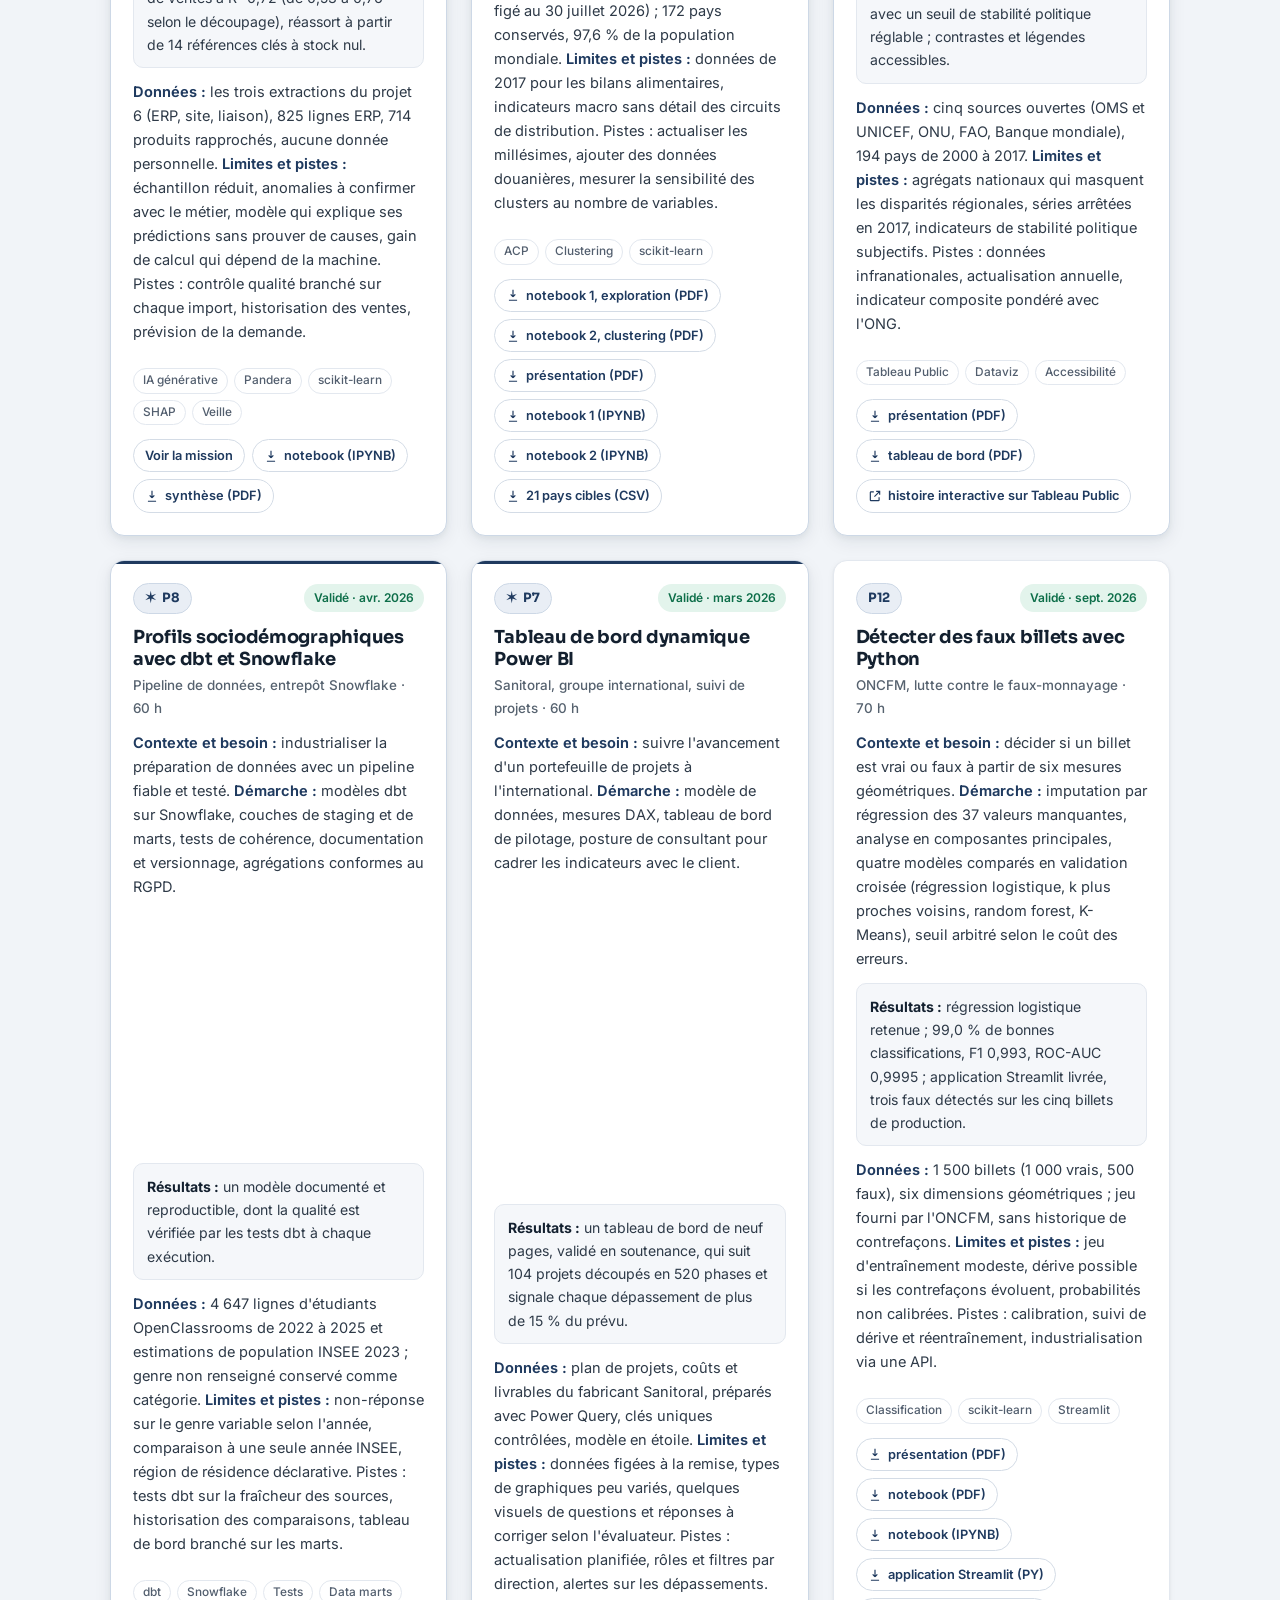
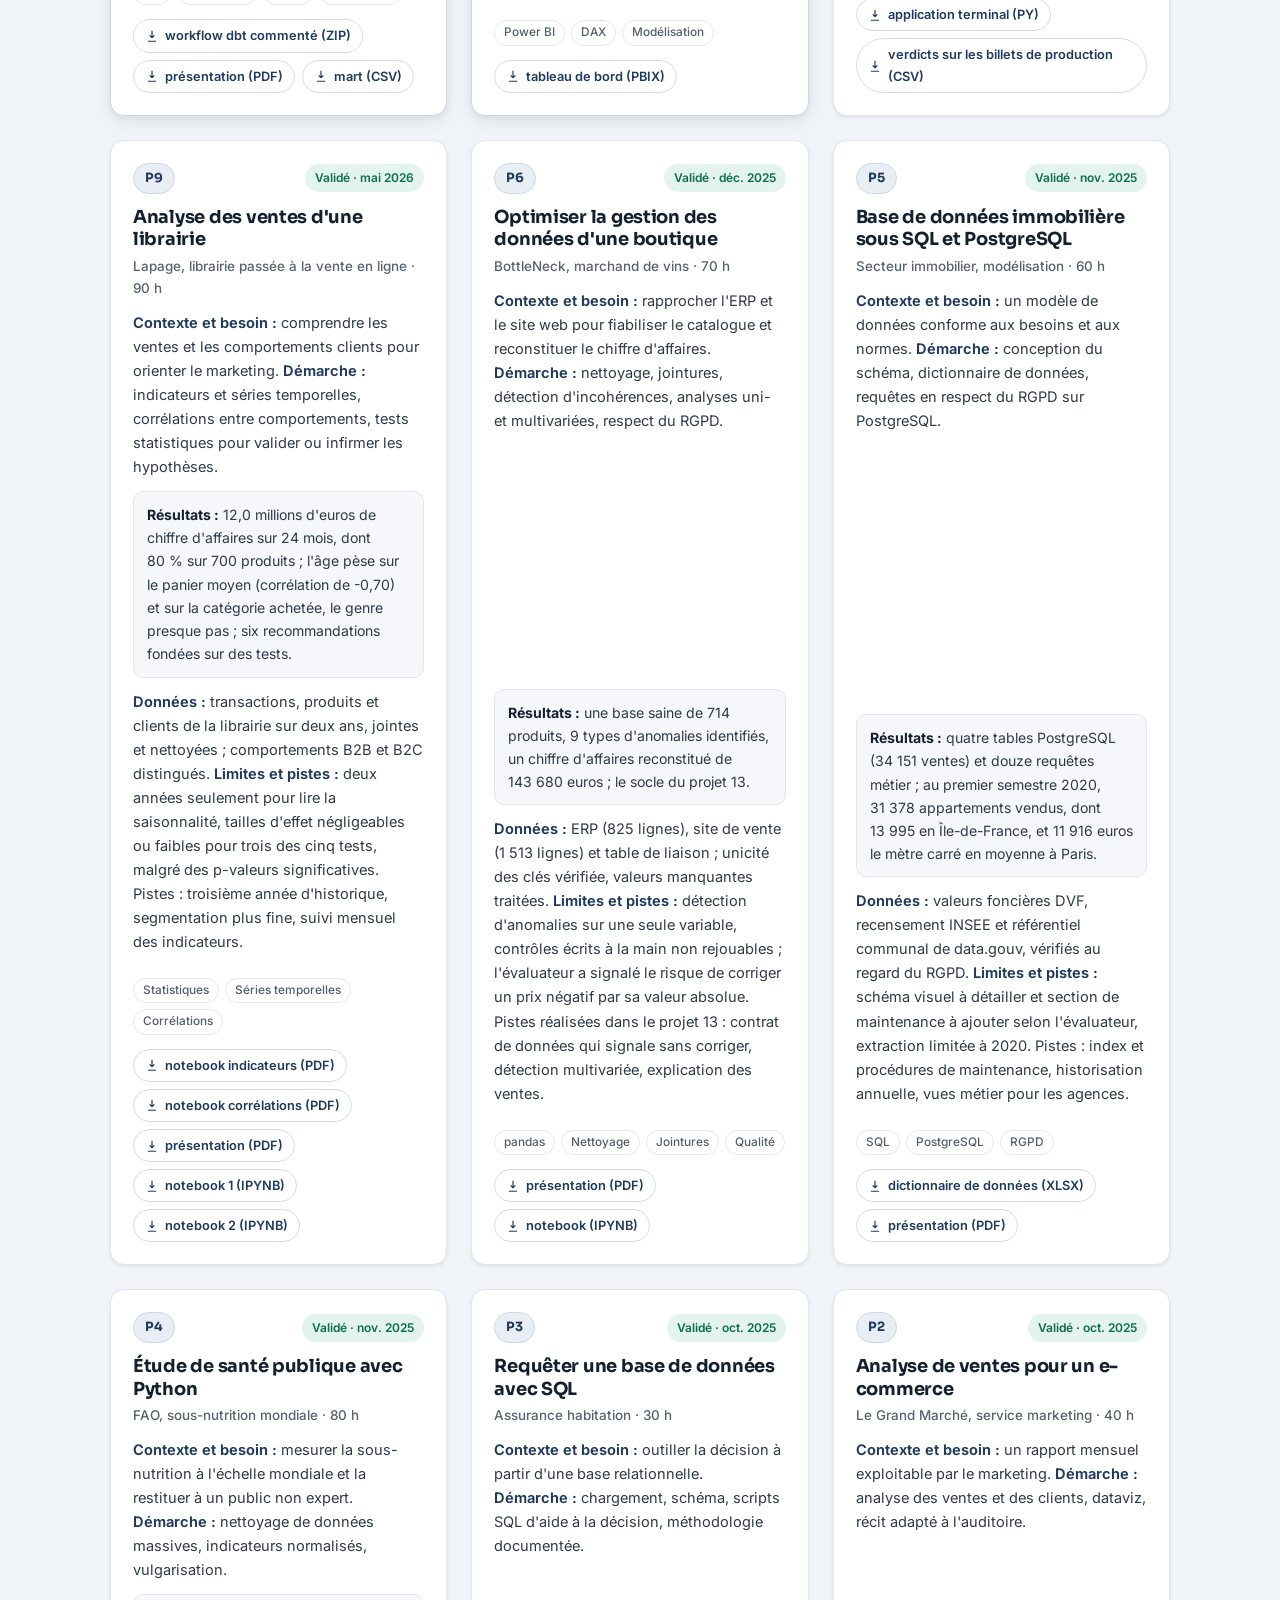
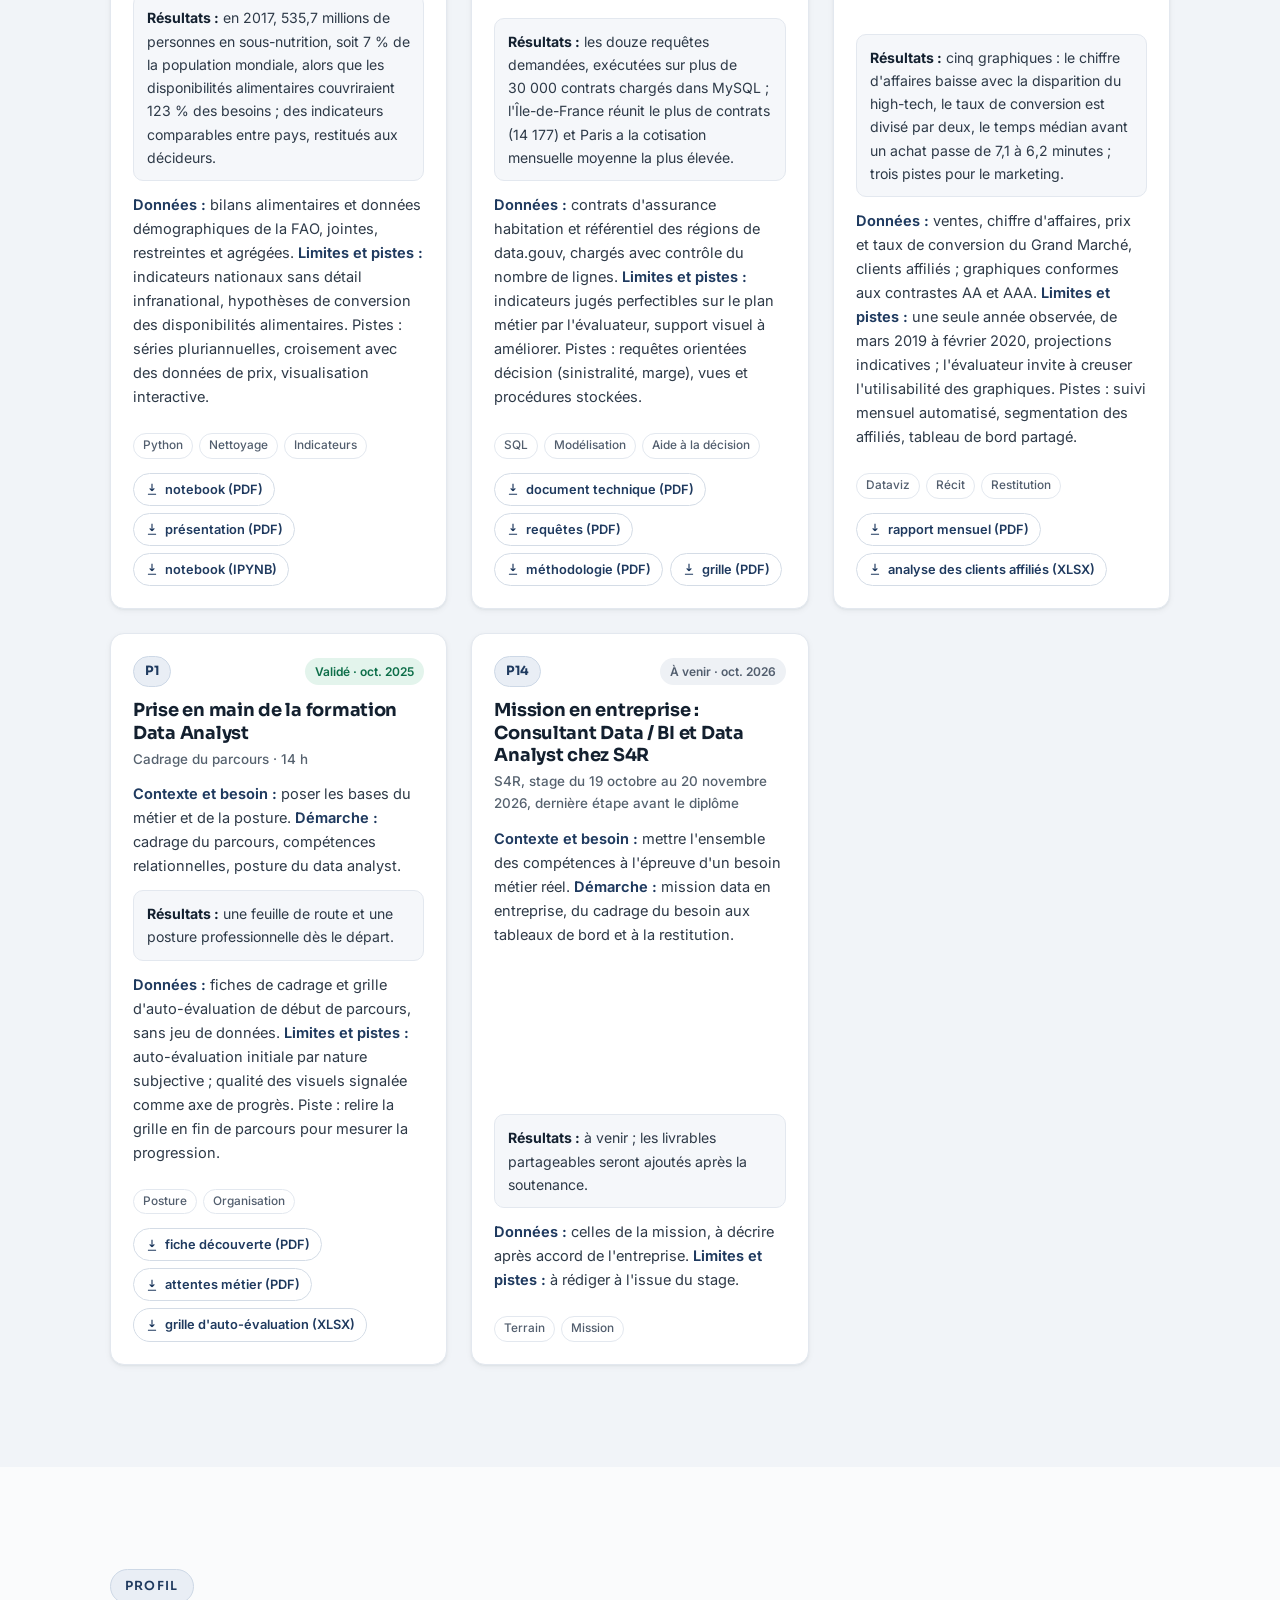
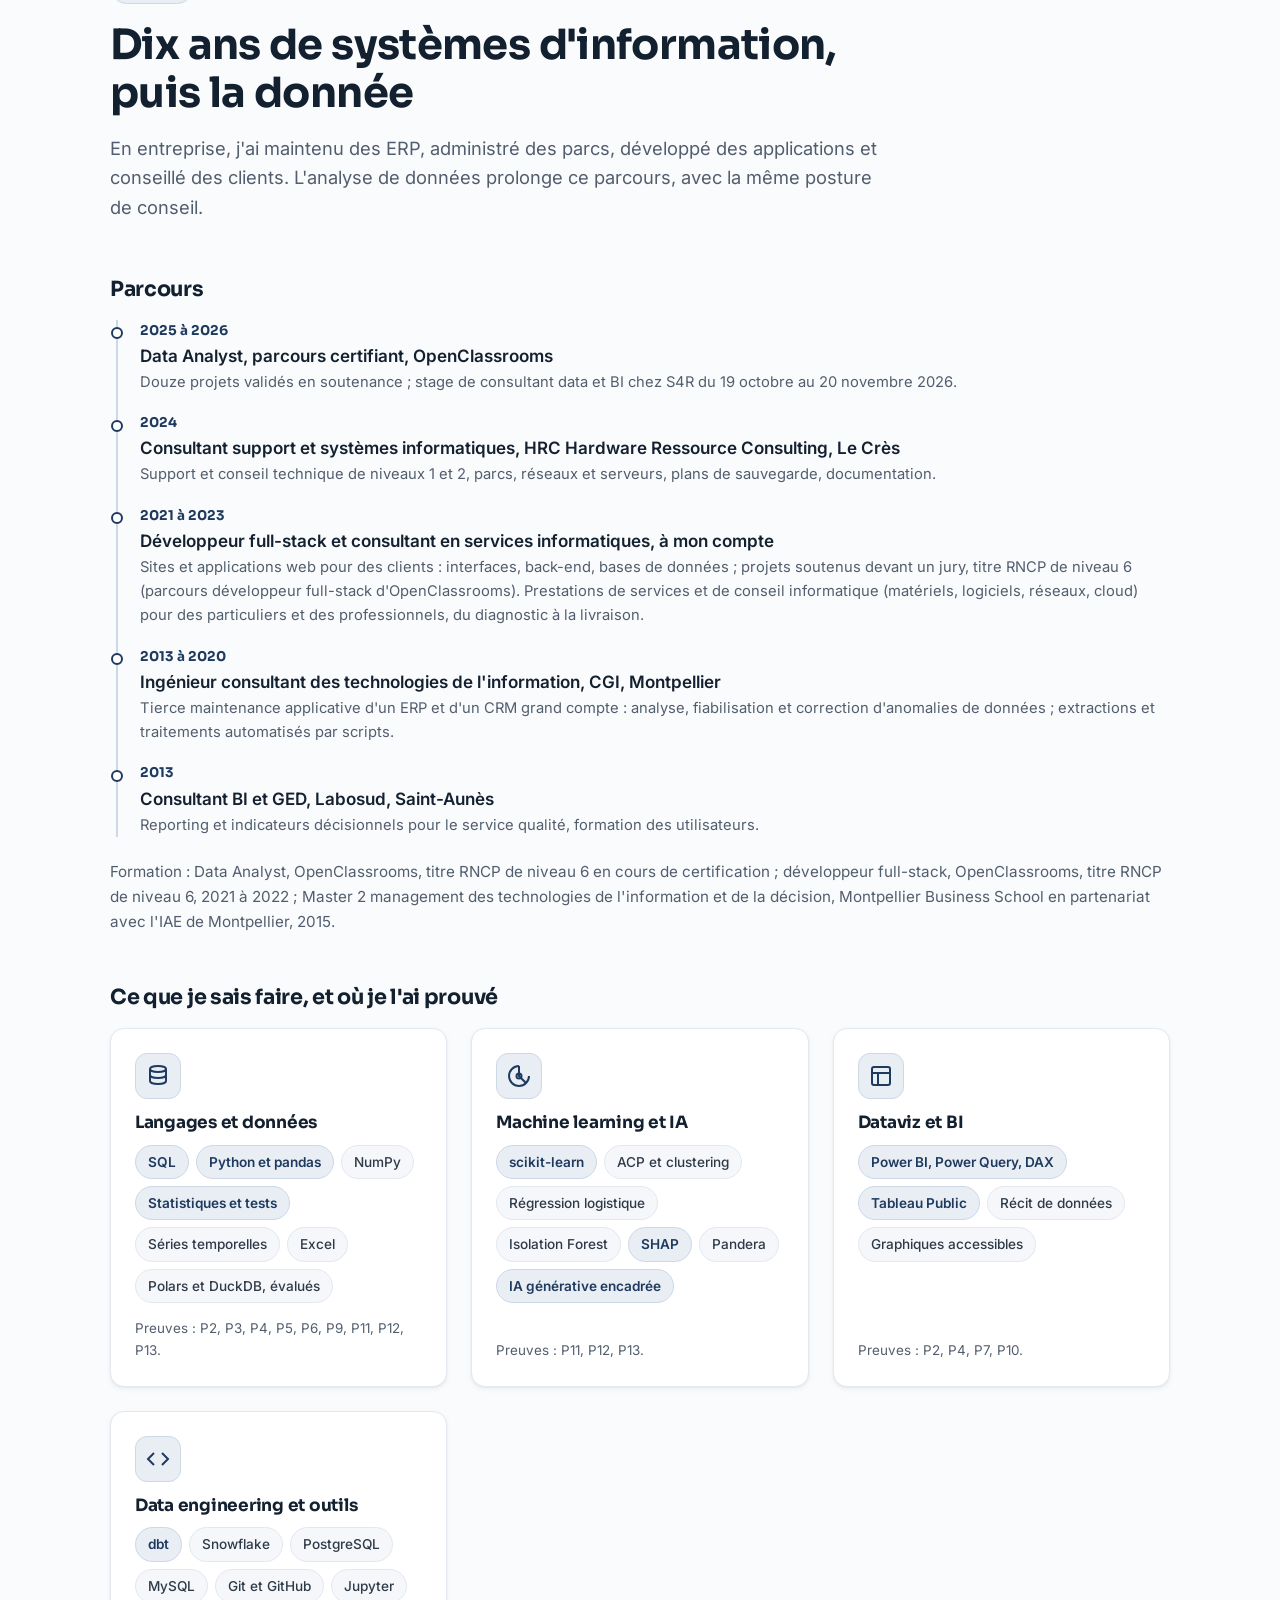
==== commit 2a367640: "CV du 7 octobre" ====
--- a/index.html
+++ b/index.html
@@ -51,13 +51,13 @@
     <div class="conteneur">
       <div class="hero-grid">
         <div class="hero-texte">
-          <p class="statut"><span class="point-ok" aria-hidden="true"></span>Stage chez S4R à partir d'octobre 2026, disponible fin 2026</p>
+          <p class="statut"><span class="point-ok" aria-hidden="true"></span>Stage chez S4R du 19 octobre au 20 novembre 2026, disponible ensuite</p>
           <h1>Charles Lippens <span class="metier">Data Analyst</span></h1>
           <p class="role">Posture de conseil : des données fiables, des décisions explicables.</p>
           <p class="pitch">Plus de dix ans dans les systèmes d'information : sept ans en ESN chez CGI, puis trois ans à mon compte, en développement web et en conseil informatique. Je me suis ensuite reconverti vers la donnée. Je cadre le besoin métier, je conçois l'analyse et j'explique mes résultats aux équipes. J'utilise l'IA comme un assistant : je relis ses propositions avant de les garder.</p>
           <div class="hero-cta">
             <a class="btn btn--plein" href="#mission">Voir la mission du projet 13</a>
-            <a class="btn btn--contour" href="https://charleslippensdata.github.io/livrables/CV_Charles_Lippens.pdf" download><svg width="18" height="18" viewBox="0 0 24 24" fill="none" stroke="currentColor" stroke-width="2" aria-hidden="true"><path d="M12 3v12m0 0l-4-4m4 4l4-4M5 21h14"/></svg>Télécharger le CV</a>
+            <a class="btn btn--contour" href="https://charleslippensdata.github.io/livrables/CV_Charles_Lippens.pdf" target="_blank" rel="noopener noreferrer"><svg width="18" height="18" viewBox="0 0 24 24" fill="none" stroke="currentColor" stroke-width="2" aria-hidden="true"><path d="M14 3H7a2 2 0 0 0-2 2v14a2 2 0 0 0 2 2h10a2 2 0 0 0 2-2V8z"/><path d="M14 3v5h5M9 13h6M9 17h6"/></svg>Voir le CV<span class="vh"> (nouvel onglet)</span></a>
           </div>
           <div class="hero-liens">
             <a href="https://www.linkedin.com/in/charleslippens/" target="_blank" rel="noopener noreferrer"><svg viewBox="0 0 24 24" fill="currentColor" aria-hidden="true"><path d="M19 3a2 2 0 0 1 2 2v14a2 2 0 0 1-2 2H5a2 2 0 0 1-2-2V5a2 2 0 0 1 2-2h14m-.5 15.5v-5.3a3.26 3.26 0 0 0-3.26-3.26c-.85 0-1.84.52-2.32 1.3v-1.11h-2.79v8.37h2.79v-4.93c0-.77.62-1.4 1.39-1.4a1.4 1.4 0 0 1 1.4 1.4v4.93h2.79M6.88 8.56a1.68 1.68 0 0 0 1.68-1.68c0-.93-.75-1.69-1.68-1.69a1.69 1.69 0 0 0-1.69 1.69c0 .93.76 1.68 1.69 1.68m1.39 9.94v-8.37H5.5v8.37h2.77z"/></svg>LinkedIn</a>
@@ -367,7 +367,7 @@
       <div class="section-tete">
         <p class="eyebrow">Registre des projets</p>
         <h2 class="titre-section" id="projets-titre">Quatorze projets, douze validés, chacun avec ses livrables</h2>
-        <p class="intro-section">Chaque fiche suit la même trame : contexte et besoin, démarche, résultats, données, limites et pistes, puis les livrables soutenus devant un évaluateur. Les cinq projets phares, marqués ✶, sont classés par pertinence pour un poste de Data Analyst ou de consultant data et BI, puis par résultat mesuré, puis par date ; les autres suivent, du plus récent au plus ancien.</p>
+        <p class="intro-section">Chaque fiche suit la même trame : contexte et besoin, démarche, résultats, données, limites et pistes, puis les livrables soutenus devant un évaluateur. Les cinq projets phares, marqués ✶, sont classés par pertinence pour un poste de Data Analyst ou de consultant data et BI, puis par résultat mesuré, puis par date ; les autres suivent, du plus récent au plus ancien, et le projet 14, à venir, ferme la liste.</p>
       </div>
 
       <div class="filtres" role="group" aria-label="Filtrer les projets par domaine">
@@ -528,7 +528,7 @@
         <article class="projet" data-cat="conseil" aria-labelledby="p14-titre">
           <div class="projet-tete"><span class="projet-code">P14</span><span class="projet-etat etat-venir">À venir · oct. 2026</span></div>
           <h3 id="p14-titre">Mission en entreprise : Consultant Data / BI et Data Analyst chez S4R</h3>
-          <p class="client">S4R, stage d'environ deux mois, dernière étape avant le diplôme</p>
+          <p class="client">S4R, stage du 19 octobre au 20 novembre 2026, dernière étape avant le diplôme</p>
           <p class="narratif"><b>Contexte et besoin :</b> mettre l'ensemble des compétences à l'épreuve d'un besoin métier réel. <b>Démarche :</b> mission data en entreprise, du cadrage du besoin aux tableaux de bord et à la restitution.</p>
           <p class="impact"><b>Résultats :</b> à venir ; les livrables partageables seront ajoutés après la soutenance.</p>
           <p class="narratif suite"><b>Données :</b> celles de la mission, à décrire après accord de l'entreprise. <b>Limites et pistes :</b> à rédiger à l'issue du stage.</p>
@@ -550,13 +550,13 @@
 
       <h3 class="sous-titre-section">Parcours</h3>
       <ol class="parcours">
-        <li><span class="periode">2025 à 2026</span><span class="poste">Data Analyst, parcours certifiant, OpenClassrooms</span><span class="detail">Douze projets validés en soutenance ; stage de consultant data et BI chez S4R à partir d'octobre 2026, pour environ deux mois.</span></li>
+        <li><span class="periode">2025 à 2026</span><span class="poste">Data Analyst, parcours certifiant, OpenClassrooms</span><span class="detail">Douze projets validés en soutenance ; stage de consultant data et BI chez S4R du 19 octobre au 20 novembre 2026.</span></li>
         <li><span class="periode">2024</span><span class="poste">Consultant support et systèmes informatiques, HRC Hardware Ressource Consulting, Le Crès</span><span class="detail">Support et conseil technique de niveaux 1 et 2, parcs, réseaux et serveurs, plans de sauvegarde, documentation.</span></li>
-        <li><span class="periode">2021 à 2023</span><span class="poste">Développeur web full-stack et consultant en services informatiques, à mon compte</span><span class="detail">Sites et applications web pour des clients : interfaces, back-end, bases de données ; projets soutenus devant un jury, titre RNCP de niveau 6 (parcours développeur web d'OpenClassrooms). Prestations de services et de conseil informatique (matériels, logiciels, réseaux, cloud) pour des particuliers et des professionnels, du diagnostic à la livraison.</span></li>
+        <li><span class="periode">2021 à 2023</span><span class="poste">Développeur full-stack et consultant en services informatiques, à mon compte</span><span class="detail">Sites et applications web pour des clients : interfaces, back-end, bases de données ; projets soutenus devant un jury, titre RNCP de niveau 6 (parcours développeur full-stack d'OpenClassrooms). Prestations de services et de conseil informatique (matériels, logiciels, réseaux, cloud) pour des particuliers et des professionnels, du diagnostic à la livraison.</span></li>
         <li><span class="periode">2013 à 2020</span><span class="poste">Ingénieur consultant des technologies de l'information, CGI, Montpellier</span><span class="detail">Tierce maintenance applicative d'un ERP et d'un CRM grand compte : analyse, fiabilisation et correction d'anomalies de données ; extractions et traitements automatisés par scripts.</span></li>
         <li><span class="periode">2013</span><span class="poste">Consultant BI et GED, Labosud, Saint-Aunès</span><span class="detail">Reporting et indicateurs décisionnels pour le service qualité, formation des utilisateurs.</span></li>
       </ol>
-      <p class="langues">Formation : Data Analyst, OpenClassrooms, titre RNCP de niveau 6 en cours de certification ; développeur web, OpenClassrooms, titre RNCP de niveau 6 ; Master 2 management des technologies de l'information et de la décision, IAE de Montpellier, 2015.</p>
+      <p class="langues">Formation : Data Analyst, OpenClassrooms, titre RNCP de niveau 6 en cours de certification ; développeur full-stack, OpenClassrooms, titre RNCP de niveau 6, 2021 à 2022 ; Master 2 management des technologies de l'information et de la décision, Montpellier Business School en partenariat avec l'IAE de Montpellier, 2015.</p>
 
       <h3 class="sous-titre-section">Ce que je sais faire, et où je l'ai prouvé</h3>
       <div class="comp-grid">
@@ -610,10 +610,10 @@
       <div class="contact-carte">
         <p class="eyebrow">Contact</p>
         <h2 id="contact-titre">Parlons de votre besoin</h2>
-        <p class="lead">Stage de Consultant Data / BI et Data Analyst chez S4R à partir d'octobre 2026, pour environ deux mois ; disponible ensuite en CDI ou CDD, à Montpellier ou à distance. Un besoin à cadrer, un tableau de bord à concevoir, une analyse à fiabiliser : écrivez-moi.</p>
+        <p class="lead">Stage de Consultant Data / BI et Data Analyst chez S4R du 19 octobre au 20 novembre 2026 ; disponible ensuite en CDI ou CDD, à Montpellier ou à distance. Un besoin à cadrer, un tableau de bord à concevoir, une analyse à fiabiliser : écrivez-moi.</p>
         <div class="contact-cta">
           <a class="btn btn--plein" href="mailto:charles.lippens@orange.fr?subject=Prise%20de%20contact%20depuis%20votre%20portfolio"><svg width="18" height="18" viewBox="0 0 24 24" fill="none" stroke="currentColor" stroke-width="2" aria-hidden="true"><rect x="3" y="5" width="18" height="14" rx="2"/><path d="m3 7 9 6 9-6"/></svg>Écrire un e-mail</a>
-          <a class="btn btn--clair" href="https://charleslippensdata.github.io/livrables/CV_Charles_Lippens.pdf" download>Télécharger le CV (PDF)</a>
+          <a class="btn btn--clair" href="https://charleslippensdata.github.io/livrables/CV_Charles_Lippens.pdf" target="_blank" rel="noopener noreferrer">Voir le CV (PDF)<span class="vh"> (nouvel onglet)</span></a>
         </div>
         <ul class="contact-meta">
           <li><svg viewBox="0 0 24 24" fill="none" stroke="currentColor" stroke-width="2" aria-hidden="true"><rect x="3" y="5" width="18" height="14" rx="2"/><path d="m3 7 9 6 9-6"/></svg><a href="mailto:charles.lippens@orange.fr">charles.lippens@orange.fr</a></li>
@@ -644,7 +644,7 @@
       <p>Cette page unique est la version 3 de mon portfolio. Le même contenu existe en <a href="https://charleslippensdata.github.io/">dossier éditorial</a> (version 4, la référence) et en <a href="https://charleslippensdata.github.io/portfolio-v2/">site de six pages</a> (version 2) ; les trois renvoient aux mêmes documents, publiés une seule fois sur le site principal.</p>
       <p>Éditeur et responsable de publication : Charles Lippens, Montpellier, <a href="mailto:charles.lippens@orange.fr">charles.lippens@orange.fr</a>. Hébergement : GitHub Pages, GitHub, Inc., 88 Colin P. Kelly Jr. Street, San Francisco, CA 94107, États-Unis. L'hébergeur enregistre l'adresse IP des visiteurs pour la sécurité du service.</p>
       <p>Site statique, sans cookie ni mesure d'audience. Les polices Sora et Inter, sous licence SIL Open Font License, sont hébergées avec la page : elle ne charge rien depuis un autre serveur. Le thème clair ou sombre se mémorise dans votre navigateur seulement. Les données des projets de formation sont des jeux fournis ou ouverts ; aucune donnée personnelle de tiers n'est publiée. Les cinq figures de la mission sont redessinées à partir des sorties du notebook du projet 13 (exécution livrée du 4 août 2026, mêmes données) ; l'image de la veille est une capture du dispositif.</p>
-      <p>© 2026 Charles Lippens. Dernière mise à jour : 1er octobre 2026. Adresse : <a href="https://charleslippensdata.github.io/portfolio-v3/">charleslippensdata.github.io/portfolio-v3</a>.</p>
+      <p>© 2026 Charles Lippens. Dernière mise à jour : 2 octobre 2026. Adresse : <a href="https://charleslippensdata.github.io/portfolio-v3/">charleslippensdata.github.io/portfolio-v3</a>.</p>
     </div>
   </div>
 </footer>
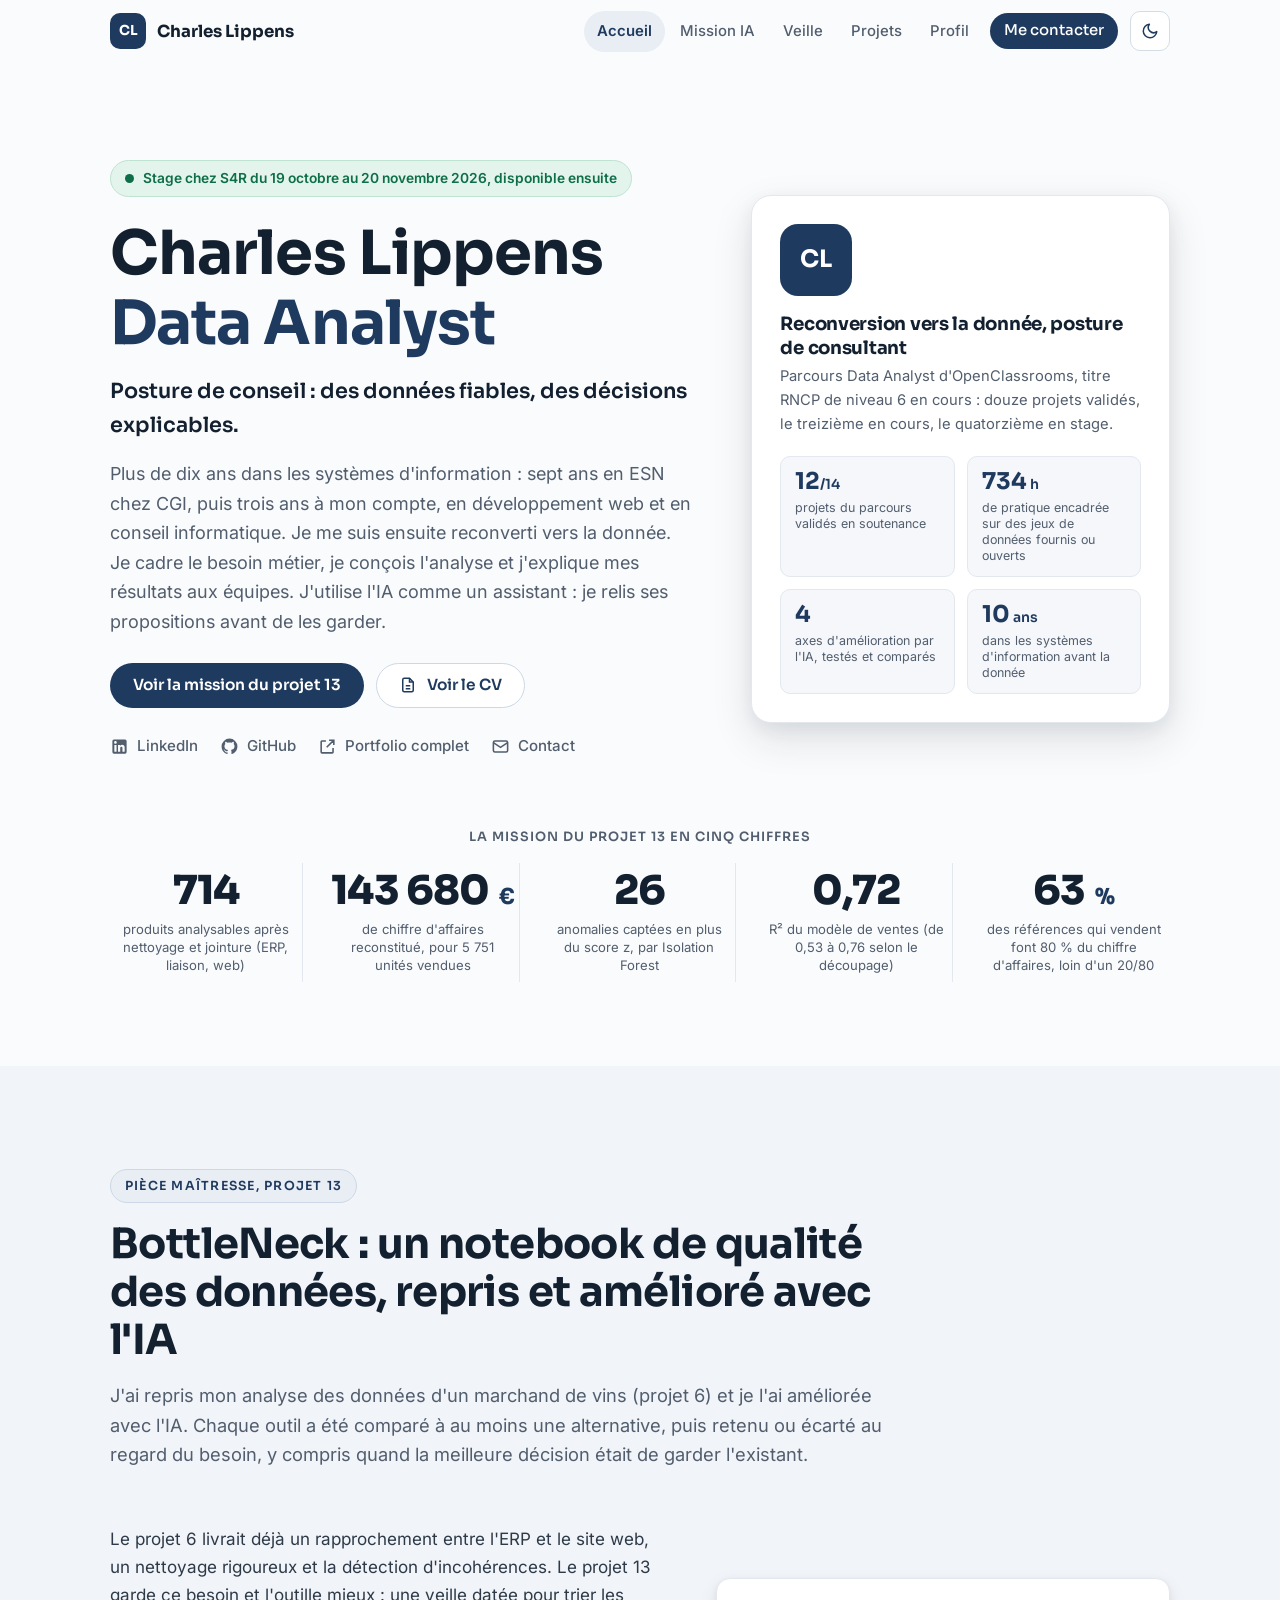
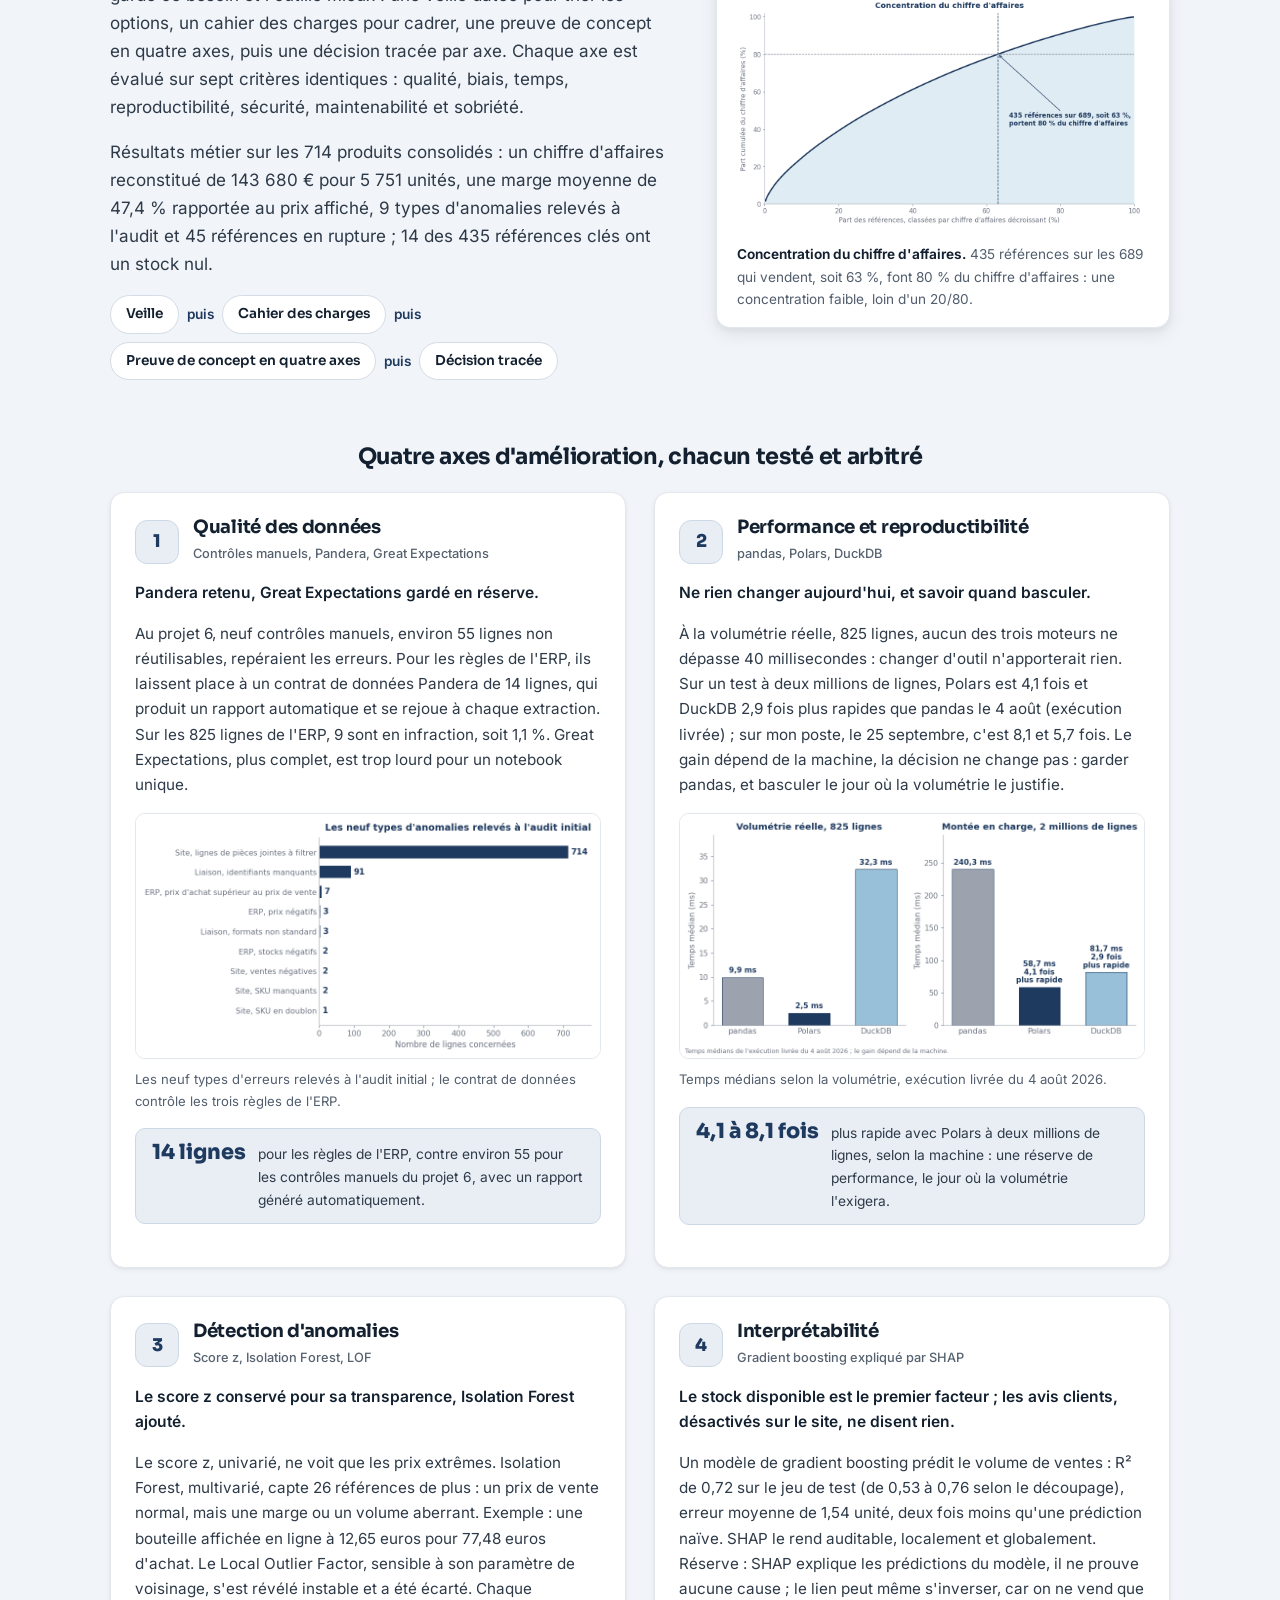
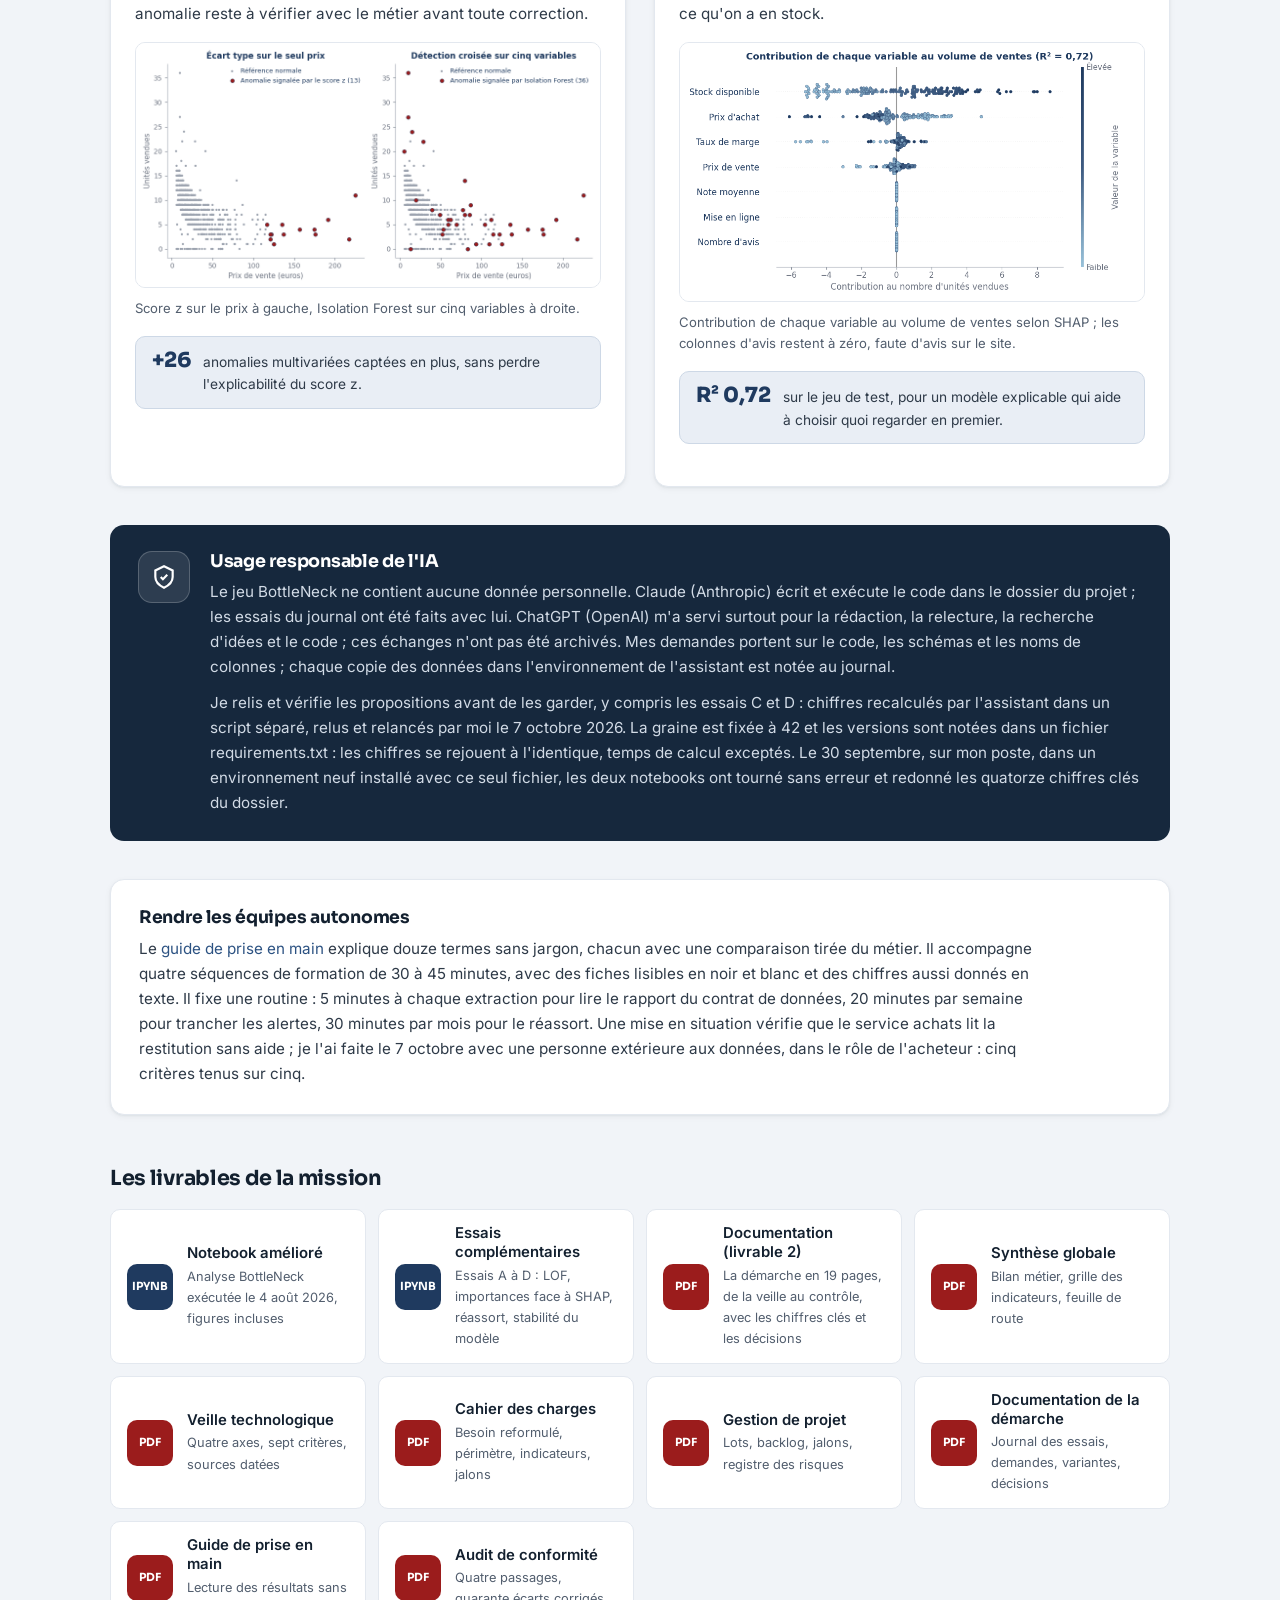
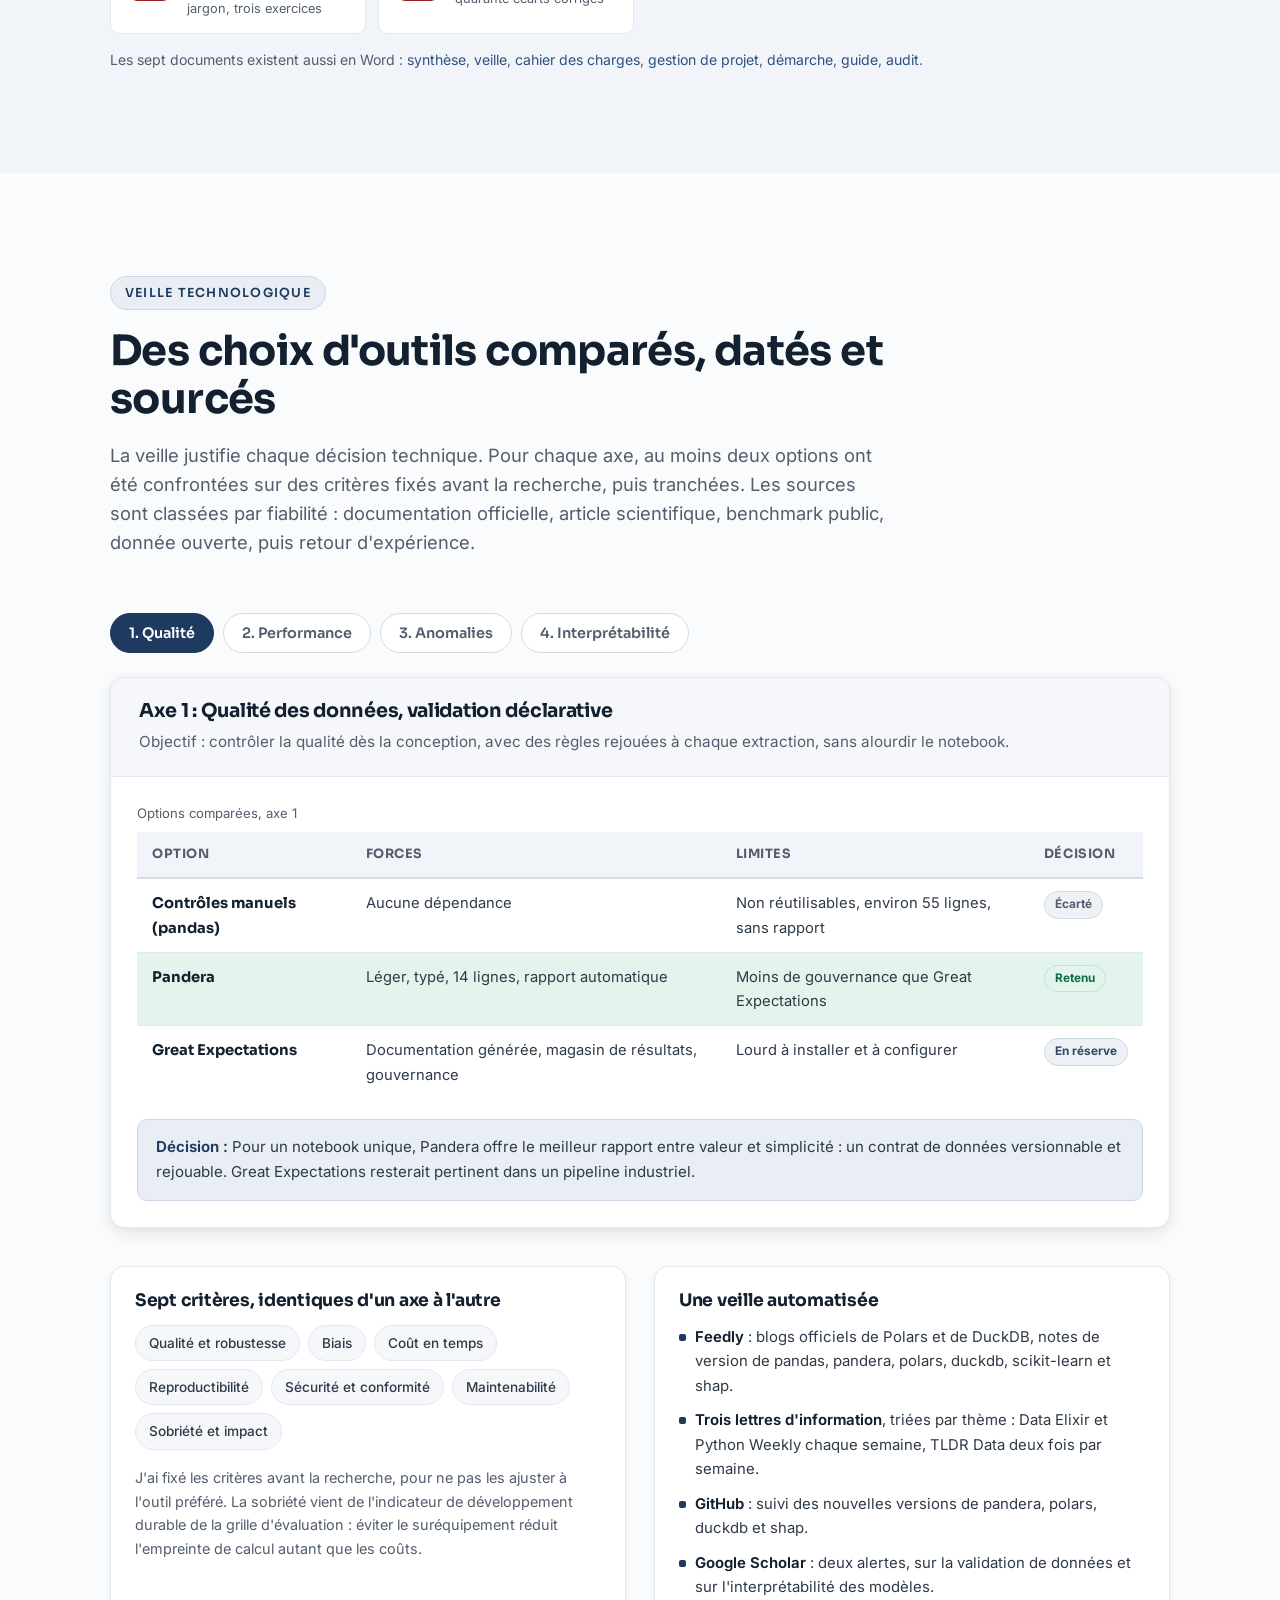
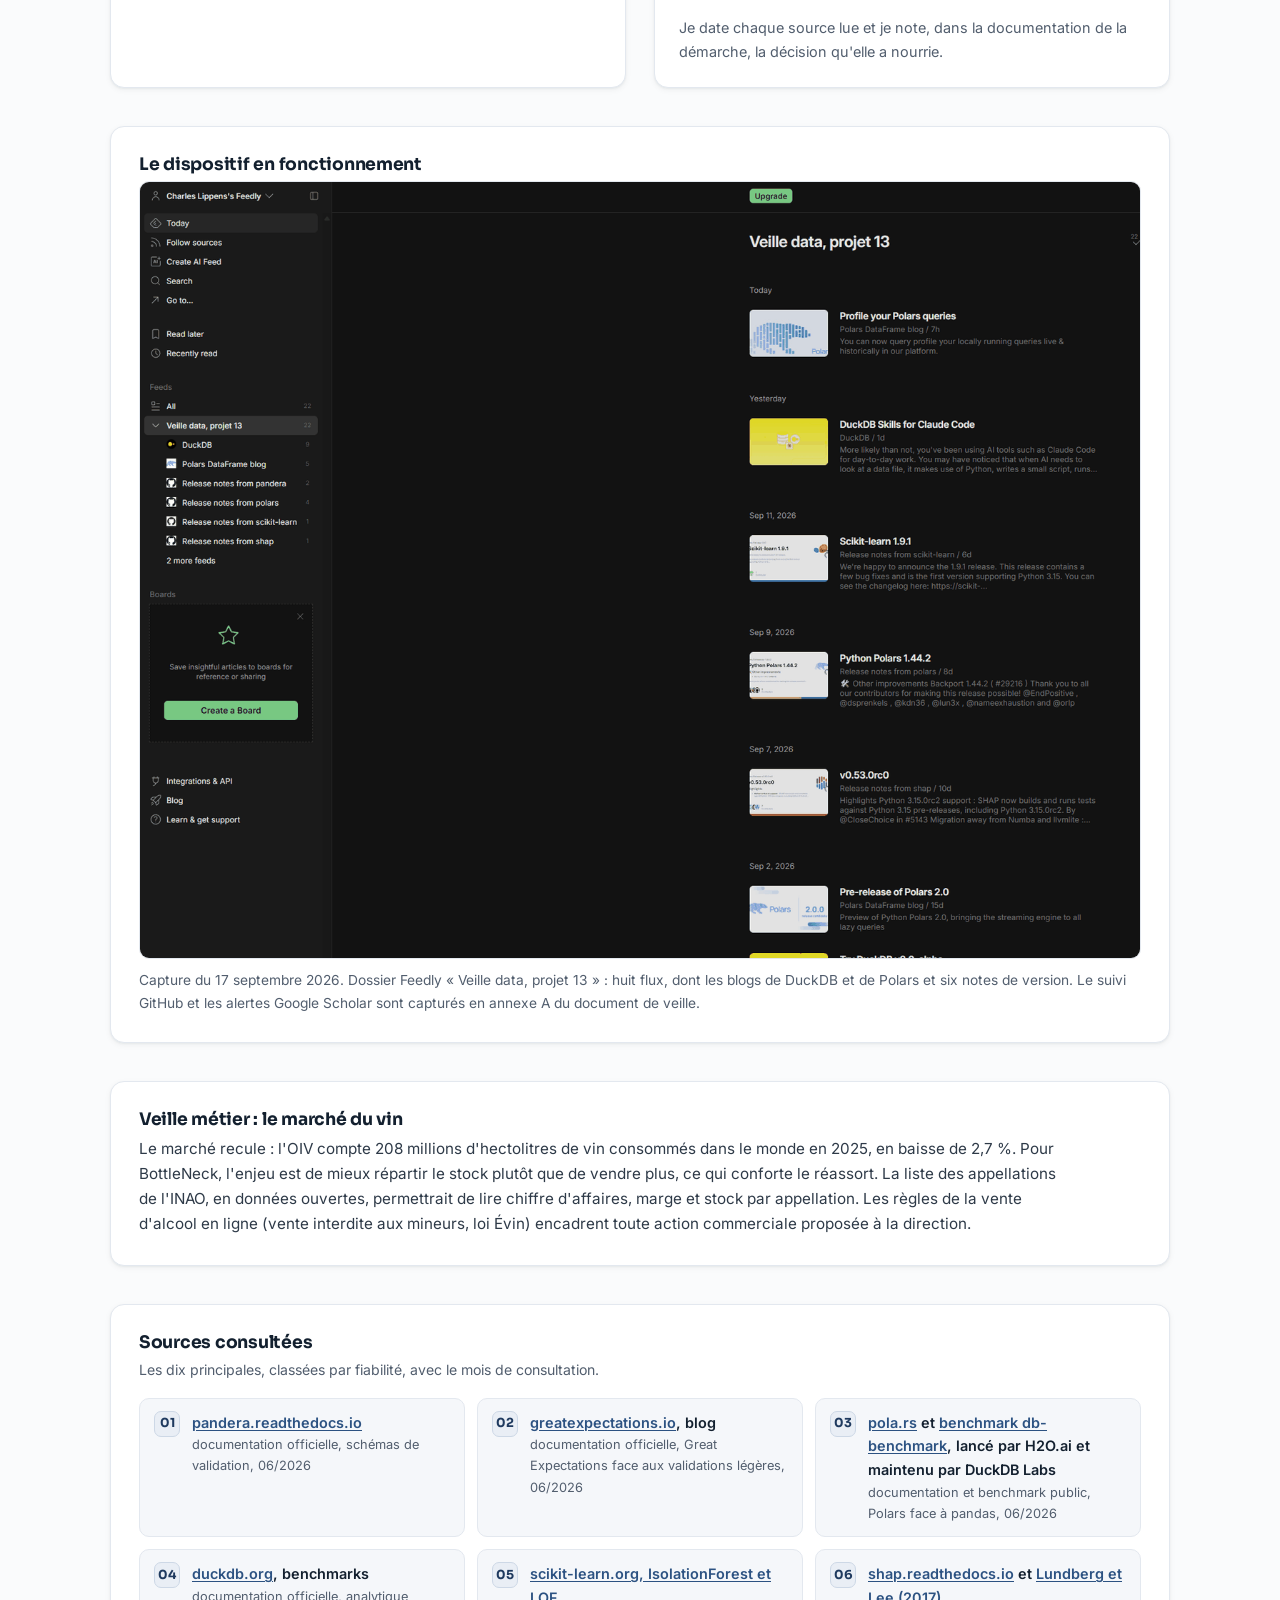
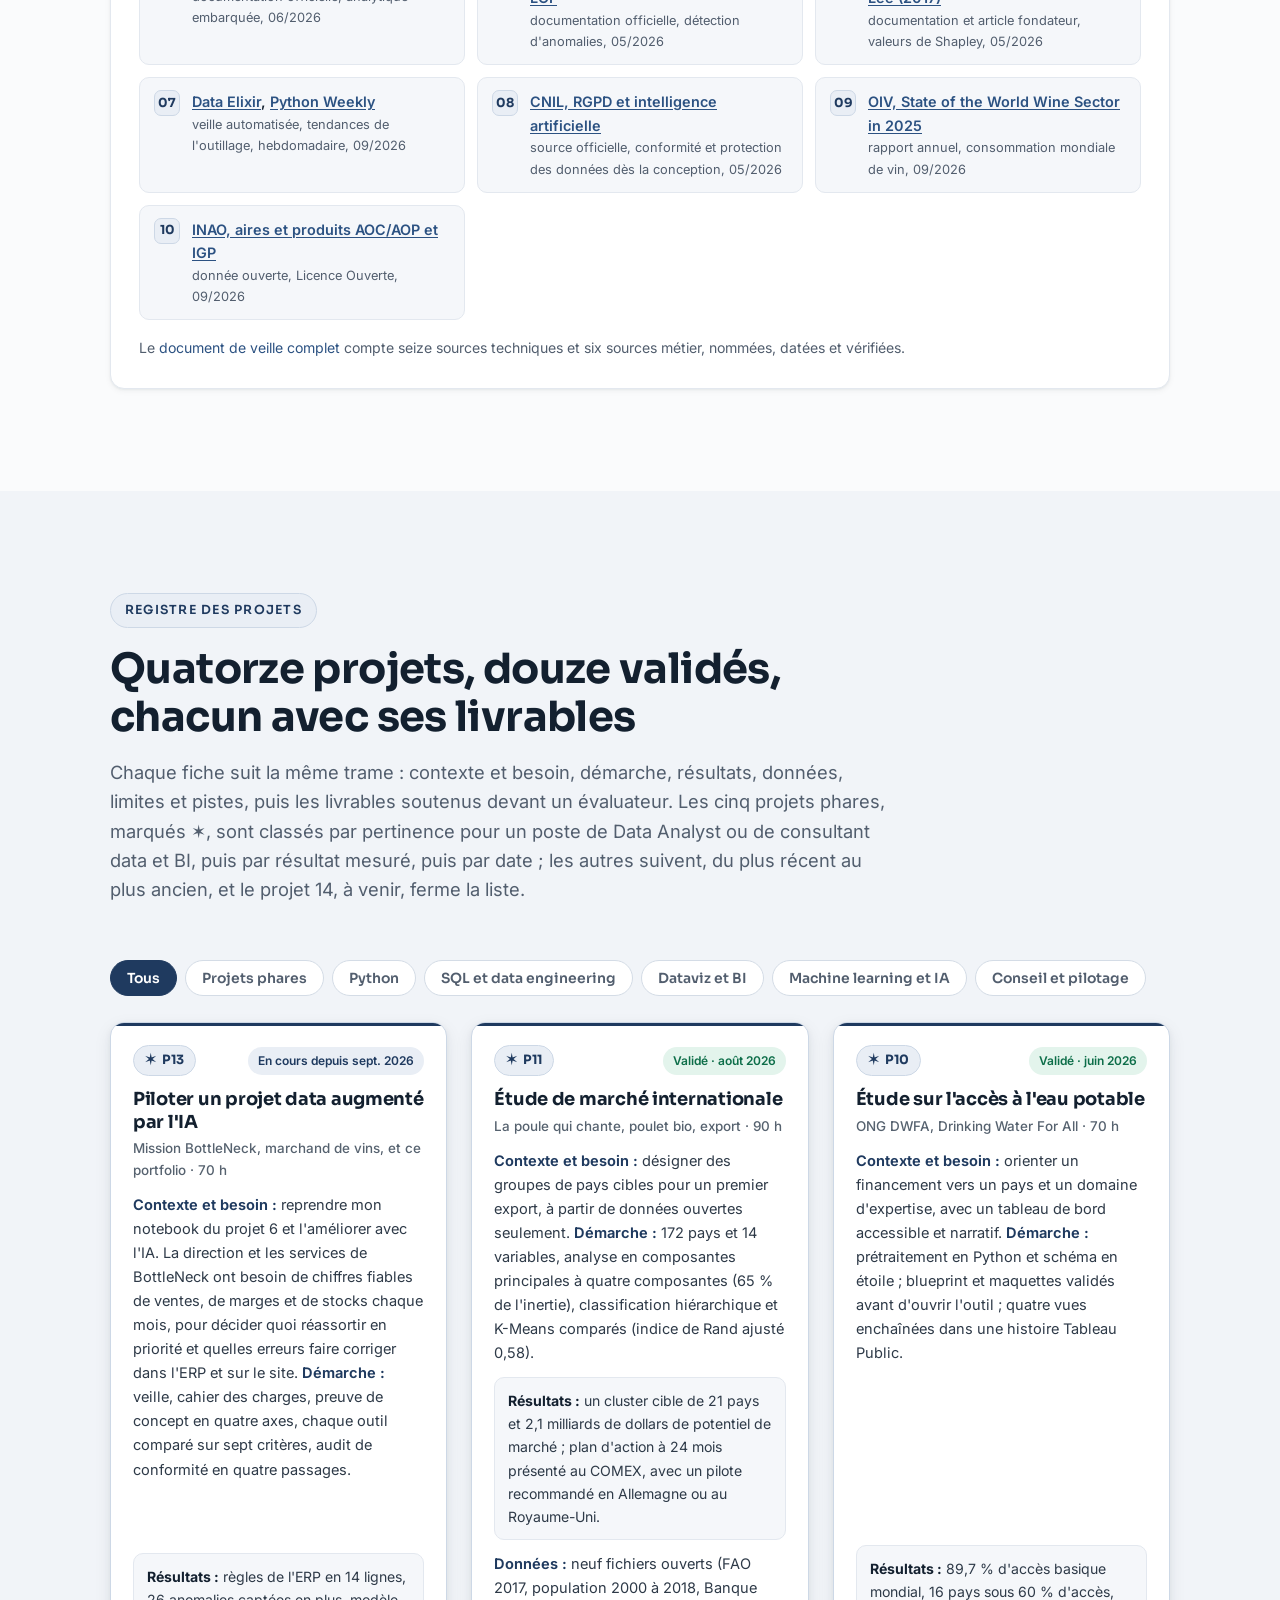
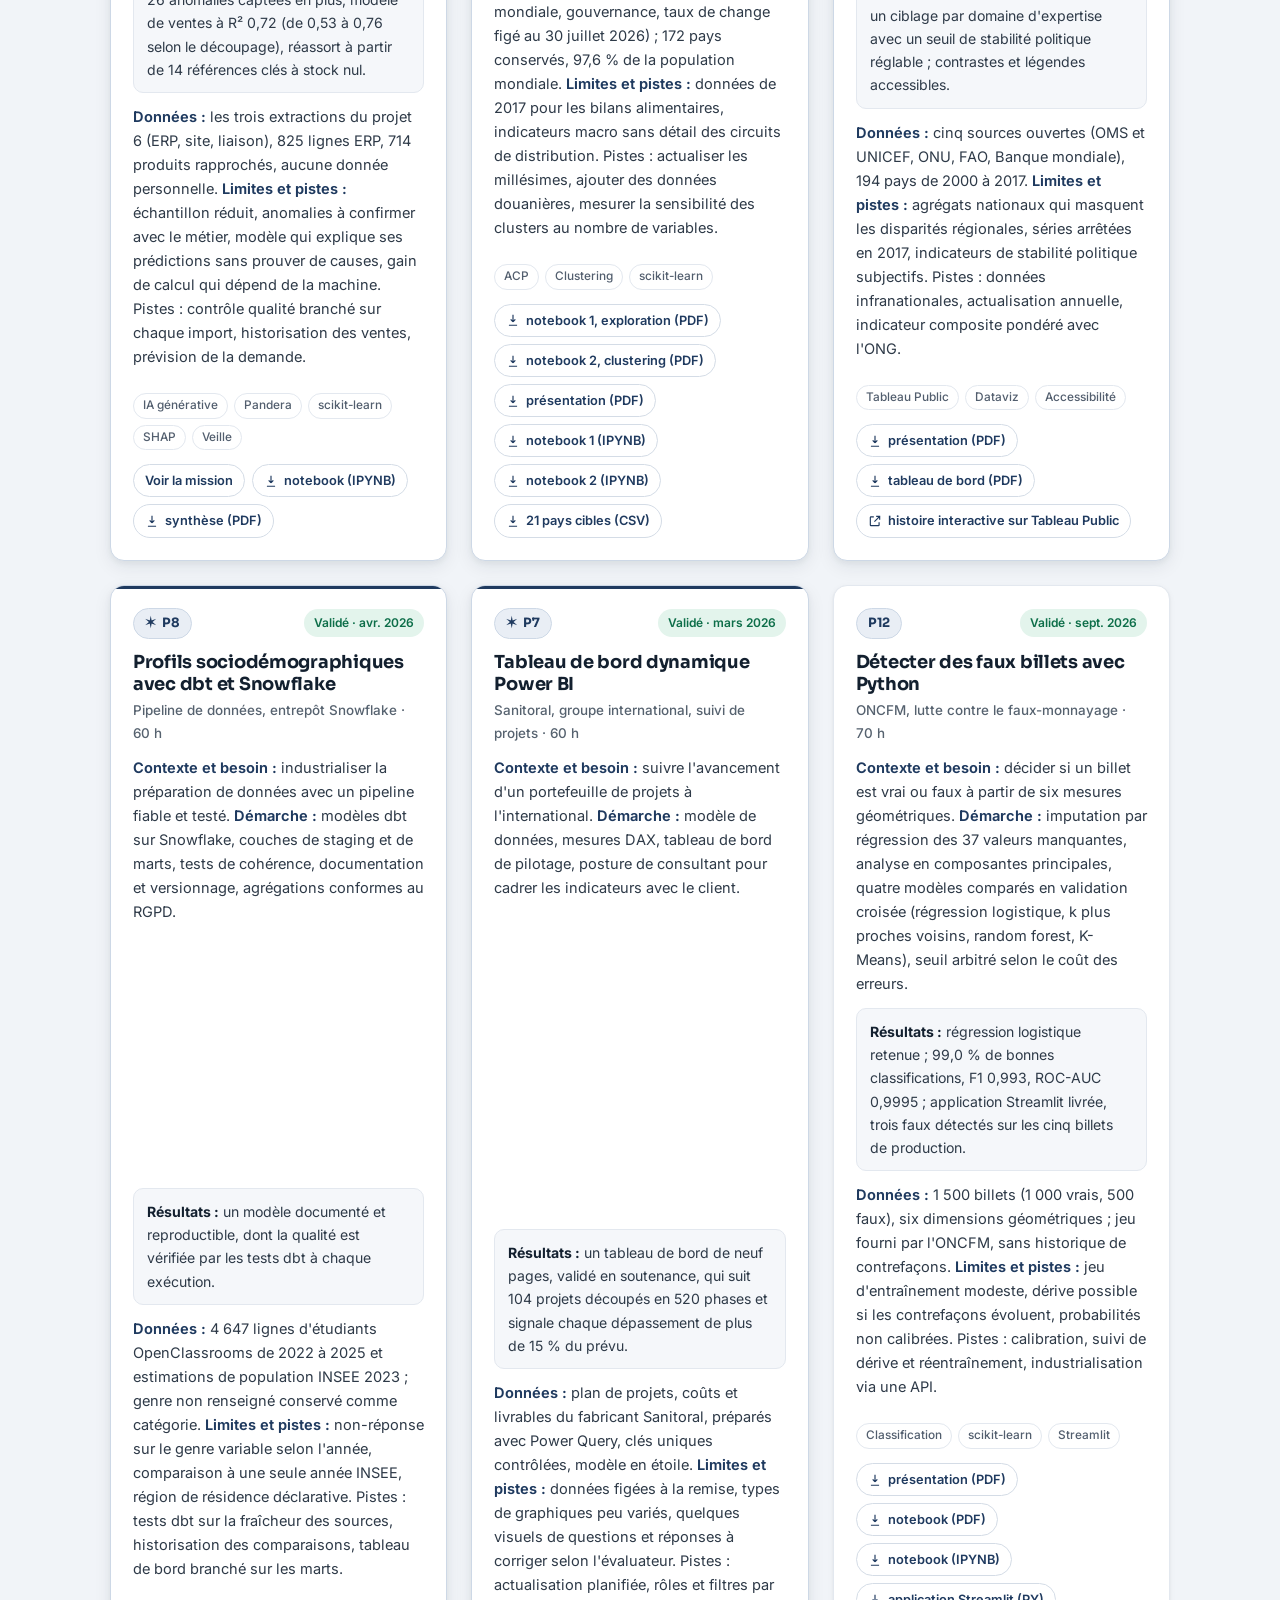
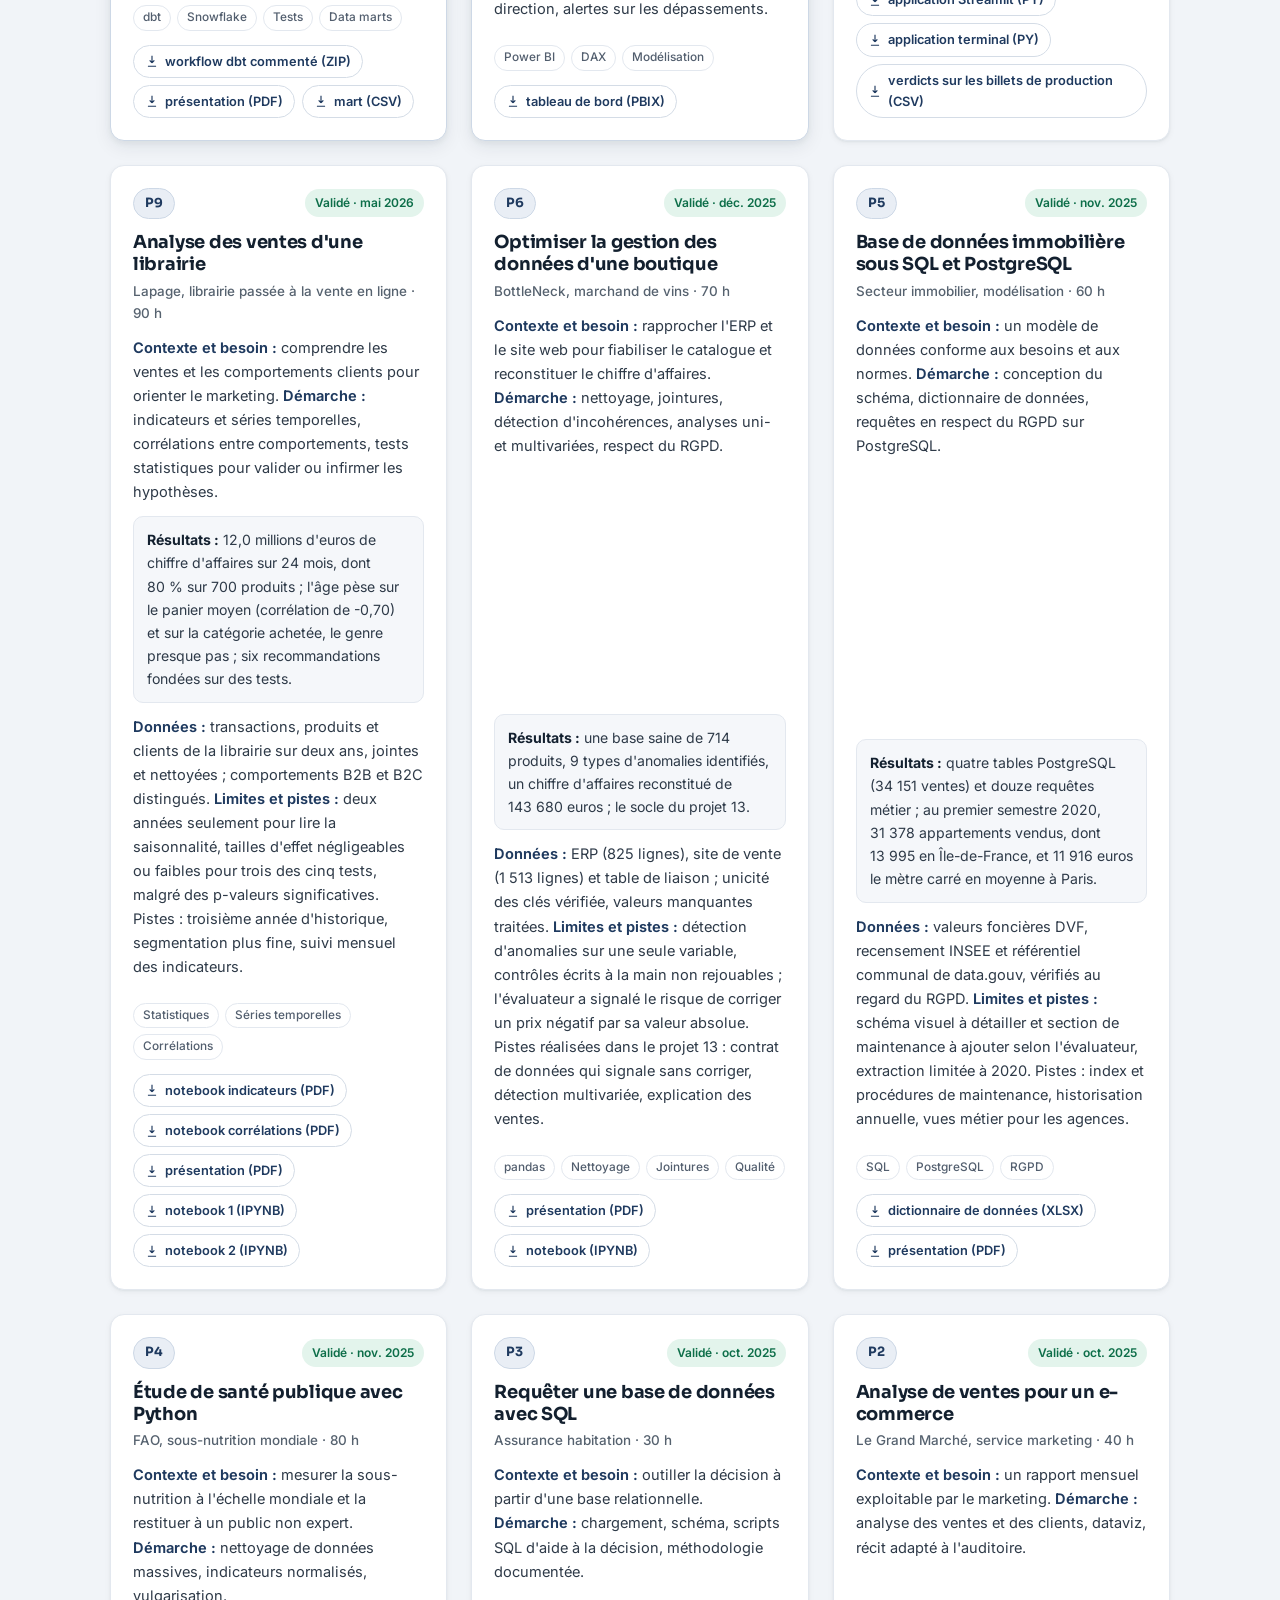
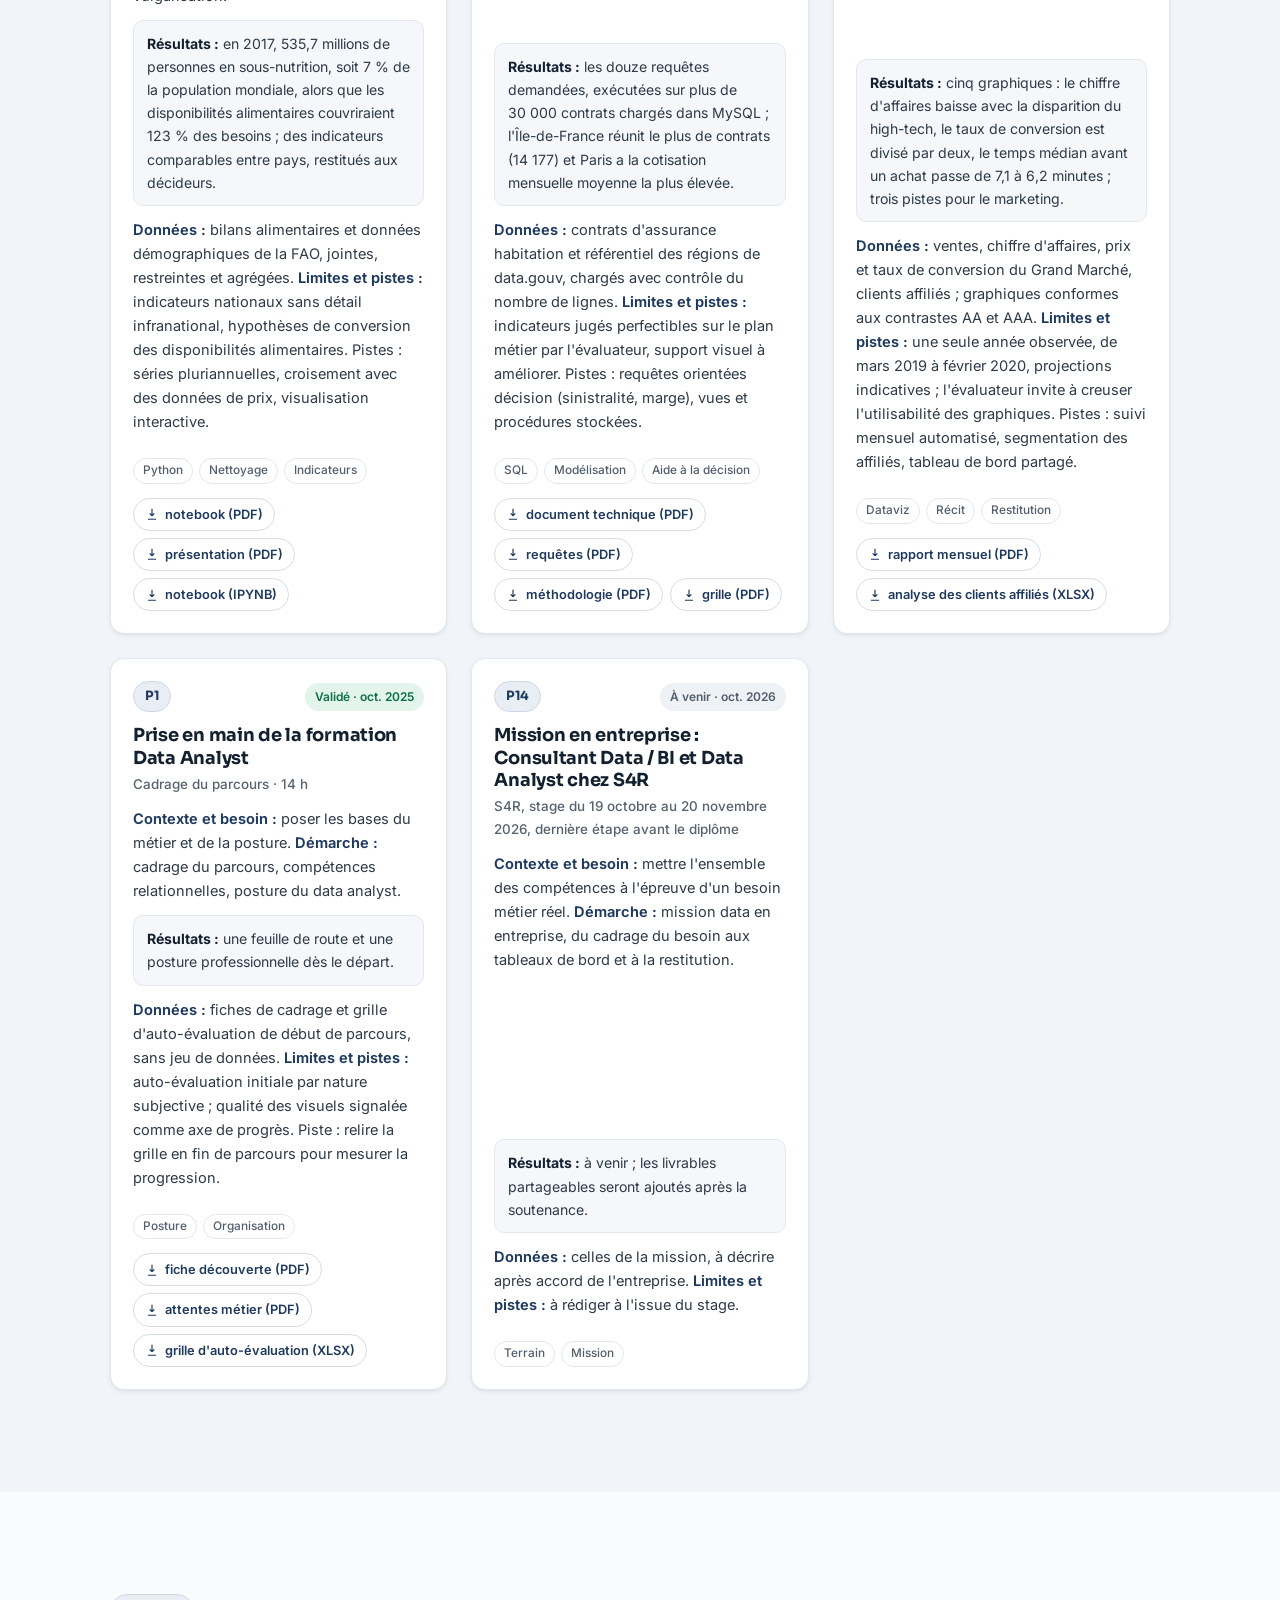
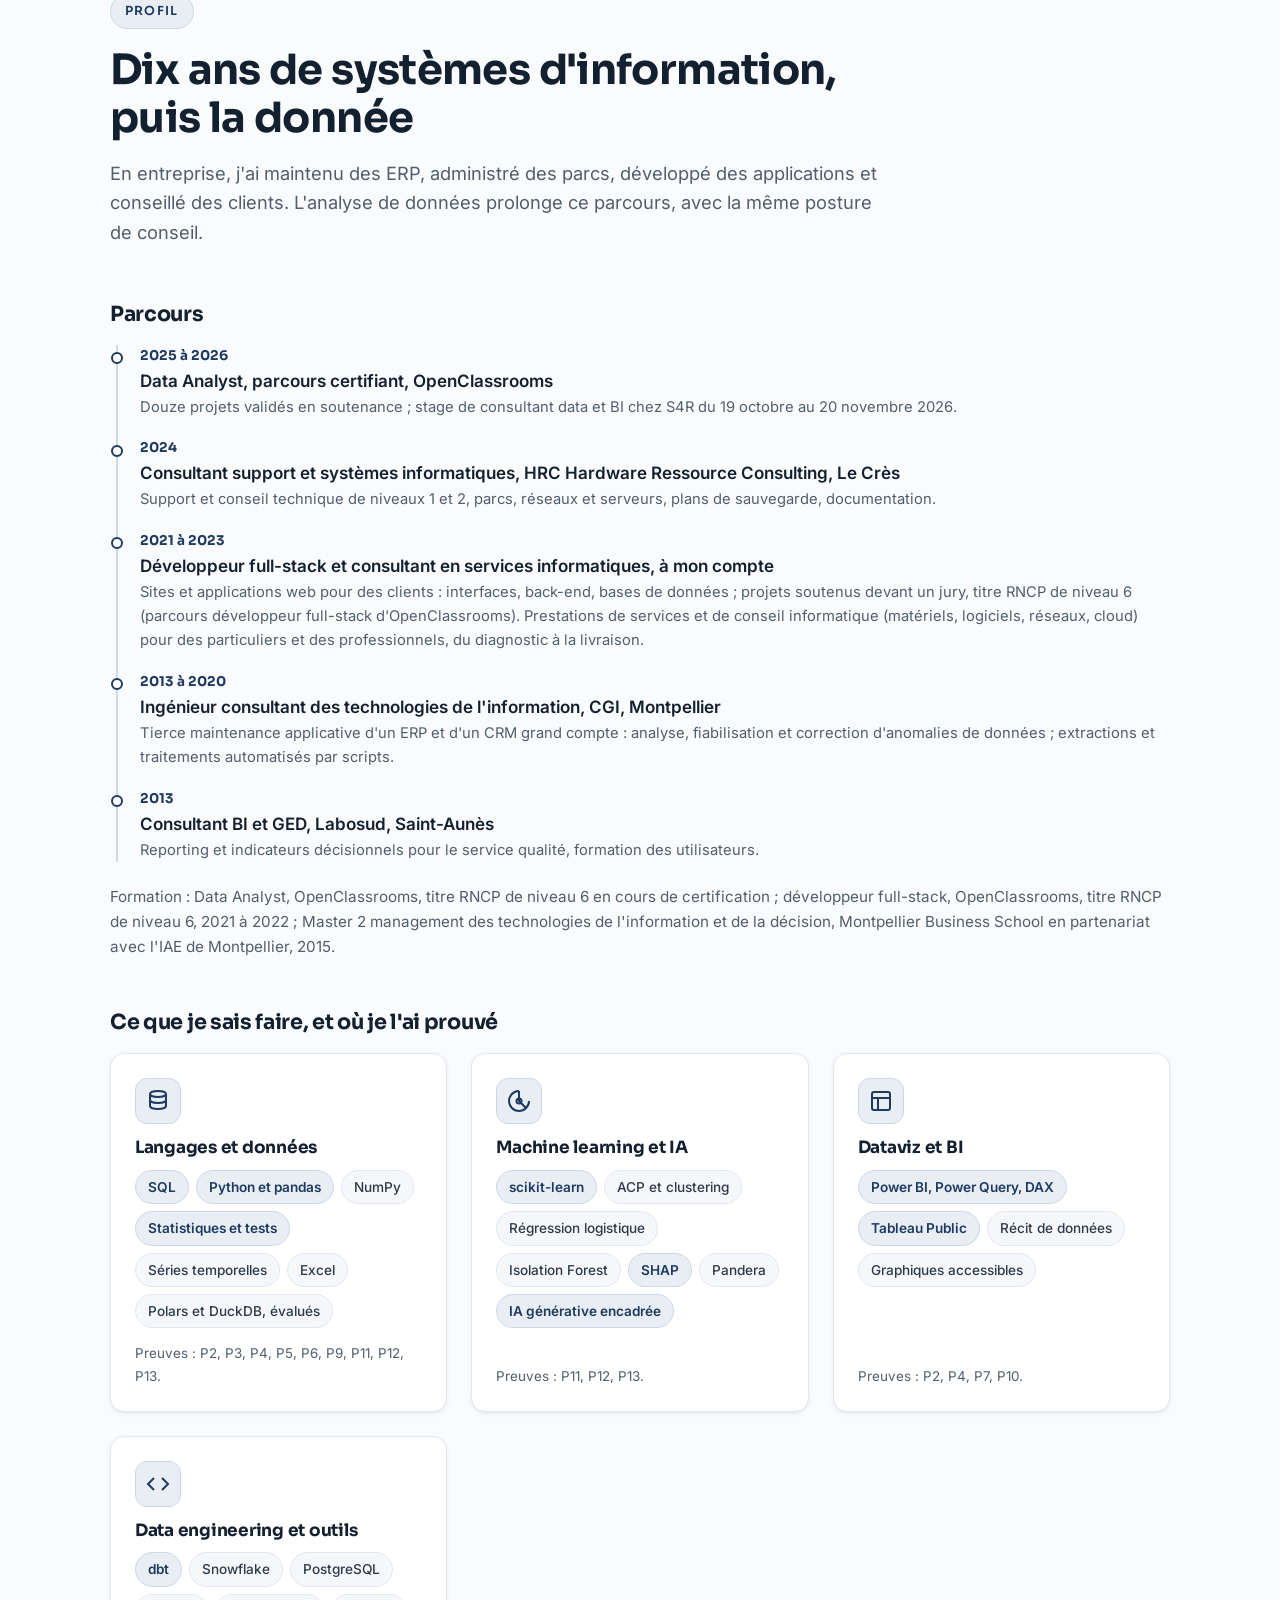
==== commit 57effb40: "Update index.html" ====
--- a/index.html
+++ b/index.html
@@ -166,13 +166,13 @@
         <div>
           <h3 id="ia-titre">Usage responsable de l'IA</h3>
           <p>Le jeu BottleNeck ne contient aucune donnée personnelle. Claude (Anthropic) écrit et exécute le code dans le dossier du projet ; les essais du journal ont été faits avec lui. ChatGPT (OpenAI) m'a servi surtout pour la rédaction, la relecture, la recherche d'idées et le code ; ces échanges n'ont pas été archivés. Mes demandes portent sur le code, les schémas et les noms de colonnes ; chaque copie des données dans l'environnement de l'assistant est notée au journal.</p>
-          <p>Je relis et vérifie les propositions avant de les garder. Seule exception à ce jour : les essais C et D, chiffres recalculés par l'assistant dans un script séparé ; ma relecture est en cours. La graine est fixée à 42 et les versions sont notées dans un fichier requirements.txt : les chiffres se rejouent à l'identique, temps de calcul exceptés. Le 30 septembre, sur mon poste, dans un environnement neuf installé avec ce seul fichier, les deux notebooks ont tourné sans erreur et redonné les quatorze chiffres clés du dossier.</p>
+          <p>Je relis et vérifie les propositions avant de les garder, y compris les essais C et D : chiffres recalculés par l'assistant dans un script séparé, relus et relancés par moi le 7 octobre 2026. La graine est fixée à 42 et les versions sont notées dans un fichier requirements.txt : les chiffres se rejouent à l'identique, temps de calcul exceptés. Le 30 septembre, sur mon poste, dans un environnement neuf installé avec ce seul fichier, les deux notebooks ont tourné sans erreur et redonné les quatorze chiffres clés du dossier.</p>
         </div>
       </aside>
 
       <div class="autonomie">
         <h3 id="autonomie-titre">Rendre les équipes autonomes</h3>
-        <p>Le <a href="https://charleslippensdata.github.io/livrables/Lippens_Charles_2_guide_prise_en_main_092026.pdf" download>guide de prise en main</a> explique douze termes sans jargon, chacun avec une comparaison tirée du métier. Il accompagne quatre séquences de formation de 30 à 45 minutes, avec des fiches lisibles en noir et blanc et des chiffres aussi donnés en texte. Il fixe une routine : 5 minutes à chaque extraction pour lire le rapport du contrat de données, 20 minutes par semaine pour trancher les alertes, 30 minutes par mois pour le réassort. Une mise en situation vérifie que le service achats lit la restitution sans aide ; elle est prête et n'a pas encore eu lieu.</p>
+        <p>Le <a href="https://charleslippensdata.github.io/livrables/Lippens_Charles_2_guide_prise_en_main_092026.pdf" download>guide de prise en main</a> explique douze termes sans jargon, chacun avec une comparaison tirée du métier. Il accompagne quatre séquences de formation de 30 à 45 minutes, avec des fiches lisibles en noir et blanc et des chiffres aussi donnés en texte. Il fixe une routine : 5 minutes à chaque extraction pour lire le rapport du contrat de données, 20 minutes par semaine pour trancher les alertes, 30 minutes par mois pour le réassort. Une mise en situation vérifie que le service achats lit la restitution sans aide ; je l'ai faite le 7 octobre avec une personne extérieure aux données, dans le rôle de l'acheteur : cinq critères tenus sur cinq.</p>
       </div>
 
       <h3 class="sous-titre-section">Les livrables de la mission</h3>
@@ -351,7 +351,7 @@
           <li class="source-item"><span class="n" aria-hidden="true">04</span><span class="nom"><a href="https://duckdb.org/docs/current/" rel="noopener">duckdb.org</a>, benchmarks<span class="type">documentation officielle, analytique embarquée, 06/2026</span></span></li>
           <li class="source-item"><span class="n" aria-hidden="true">05</span><span class="nom"><a href="https://scikit-learn.org/stable/modules/outlier_detection.html" rel="noopener">scikit-learn.org, IsolationForest et LOF</a><span class="type">documentation officielle, détection d'anomalies, 05/2026</span></span></li>
           <li class="source-item"><span class="n" aria-hidden="true">06</span><span class="nom"><a href="https://shap.readthedocs.io/" rel="noopener">shap.readthedocs.io</a> et <a href="https://arxiv.org/abs/1705.07874" rel="noopener">Lundberg et Lee (2017)</a><span class="type">documentation et article fondateur, valeurs de Shapley, 05/2026</span></span></li>
-          <li class="source-item"><span class="n" aria-hidden="true">07</span><span class="nom"><a href="https://dataelixir.com/" rel="noopener">Data Elixir</a>, <a href="https://www.pythonweekly.com/" rel="noopener">Python Weekly</a><span class="type">veille automatisée, tendances de l'outillage, hebdomadaire</span></span></li>
+          <li class="source-item"><span class="n" aria-hidden="true">07</span><span class="nom"><a href="https://dataelixir.com/" rel="noopener">Data Elixir</a>, <a href="https://www.pythonweekly.com/" rel="noopener">Python Weekly</a><span class="type">veille automatisée, tendances de l'outillage, hebdomadaire, 09/2026</span></span></li>
           <li class="source-item"><span class="n" aria-hidden="true">08</span><span class="nom"><a href="https://www.cnil.fr/fr/intelligence-artificielle" rel="noopener">CNIL, RGPD et intelligence artificielle</a><span class="type">source officielle, conformité et protection des données dès la conception, 05/2026</span></span></li>
           <li class="source-item"><span class="n" aria-hidden="true">09</span><span class="nom"><a href="https://www.oiv.int/sites/default/files/2026-05/OIV-State_of_the_World_Wine_Sector_in_2025_1.pdf" rel="noopener">OIV, State of the World Wine Sector in 2025</a><span class="type">rapport annuel, consommation mondiale de vin, 09/2026</span></span></li>
           <li class="source-item"><span class="n" aria-hidden="true">10</span><span class="nom"><a href="https://www.data.gouv.fr/datasets/aires-et-produits-aoc-aop-et-igp" rel="noopener">INAO, aires et produits AOC/AOP et IGP</a><span class="type">donnée ouverte, Licence Ouverte, 09/2026</span></span></li>
@@ -644,7 +644,7 @@
       <p>Cette page unique est la version 3 de mon portfolio. Le même contenu existe en <a href="https://charleslippensdata.github.io/">dossier éditorial</a> (version 4, la référence) et en <a href="https://charleslippensdata.github.io/portfolio-v2/">site de six pages</a> (version 2) ; les trois renvoient aux mêmes documents, publiés une seule fois sur le site principal.</p>
       <p>Éditeur et responsable de publication : Charles Lippens, Montpellier, <a href="mailto:charles.lippens@orange.fr">charles.lippens@orange.fr</a>. Hébergement : GitHub Pages, GitHub, Inc., 88 Colin P. Kelly Jr. Street, San Francisco, CA 94107, États-Unis. L'hébergeur enregistre l'adresse IP des visiteurs pour la sécurité du service.</p>
       <p>Site statique, sans cookie ni mesure d'audience. Les polices Sora et Inter, sous licence SIL Open Font License, sont hébergées avec la page : elle ne charge rien depuis un autre serveur. Le thème clair ou sombre se mémorise dans votre navigateur seulement. Les données des projets de formation sont des jeux fournis ou ouverts ; aucune donnée personnelle de tiers n'est publiée. Les cinq figures de la mission sont redessinées à partir des sorties du notebook du projet 13 (exécution livrée du 4 août 2026, mêmes données) ; l'image de la veille est une capture du dispositif.</p>
-      <p>© 2026 Charles Lippens. Dernière mise à jour : 2 octobre 2026. Adresse : <a href="https://charleslippensdata.github.io/portfolio-v3/">charleslippensdata.github.io/portfolio-v3</a>.</p>
+      <p>© 2026 Charles Lippens. Dernière mise à jour : 7 octobre 2026. Adresse : <a href="https://charleslippensdata.github.io/portfolio-v3/">charleslippensdata.github.io/portfolio-v3</a>.</p>
     </div>
   </div>
 </footer>
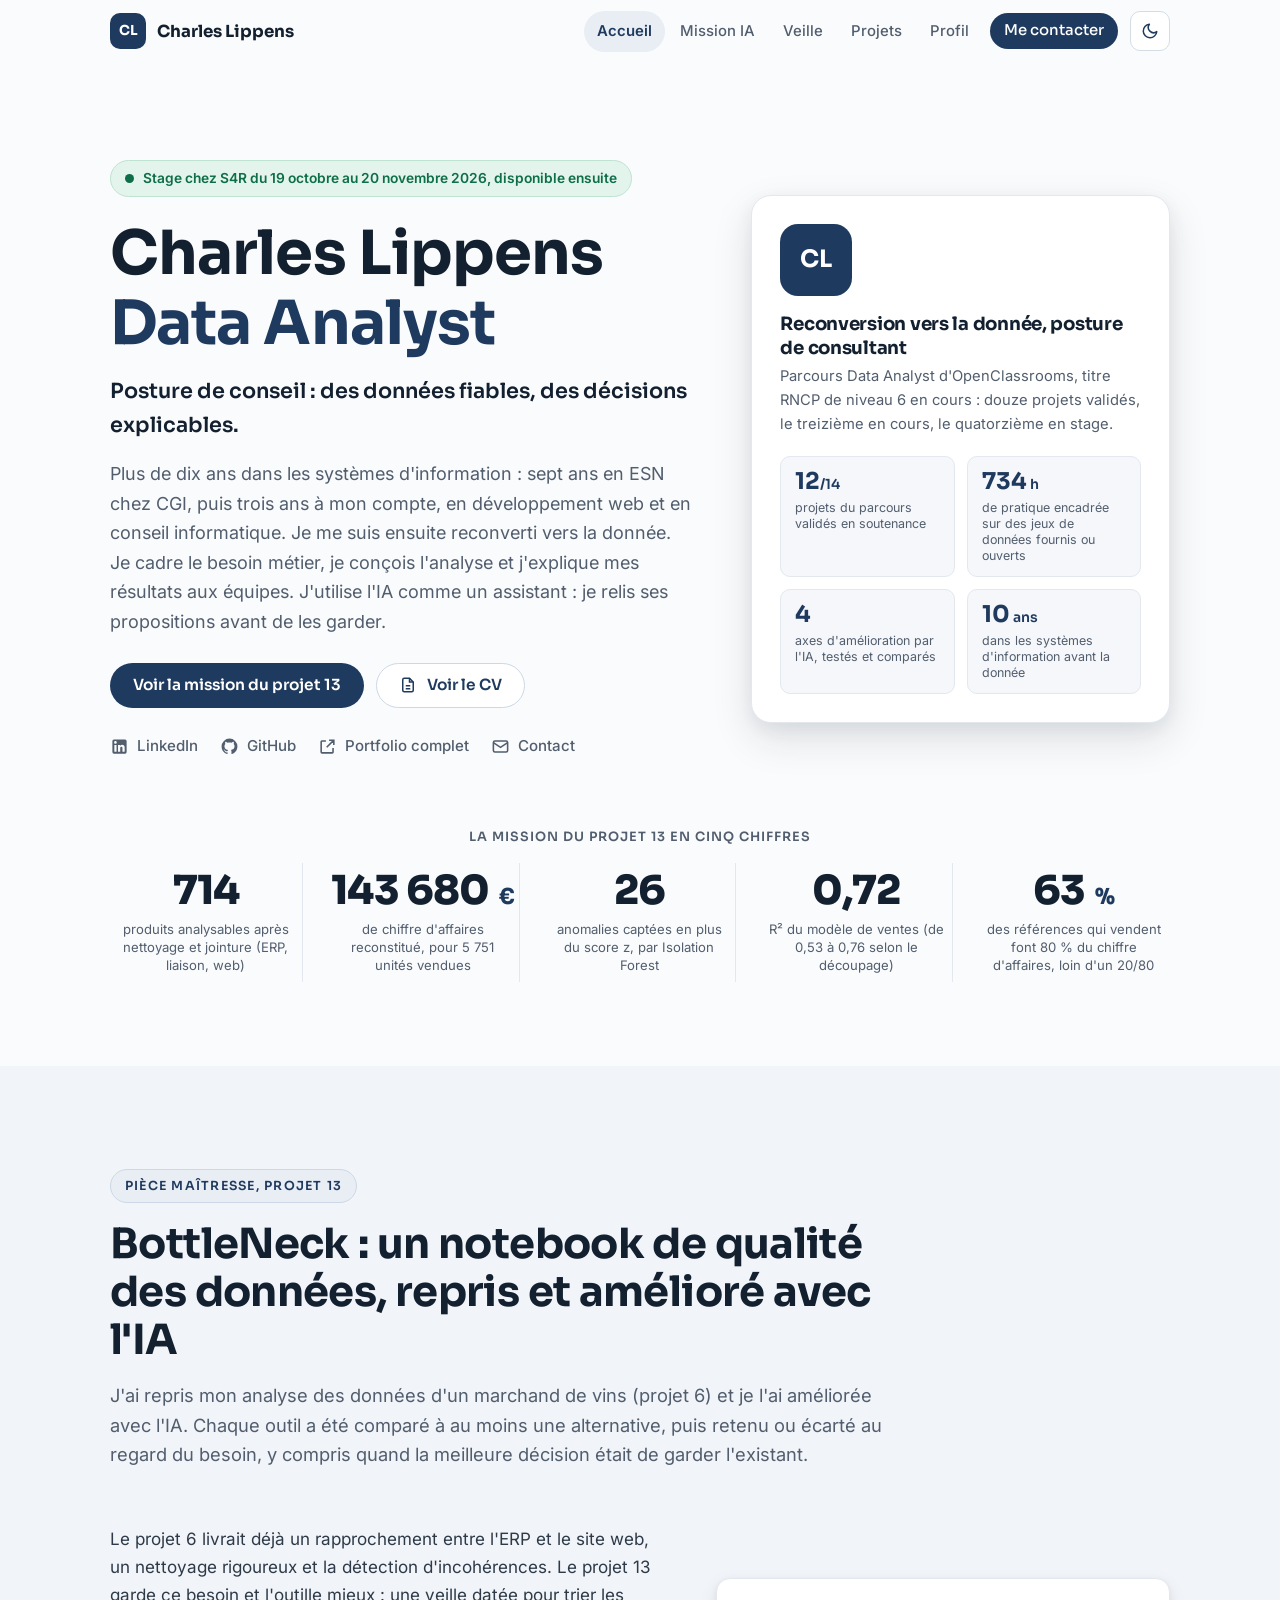
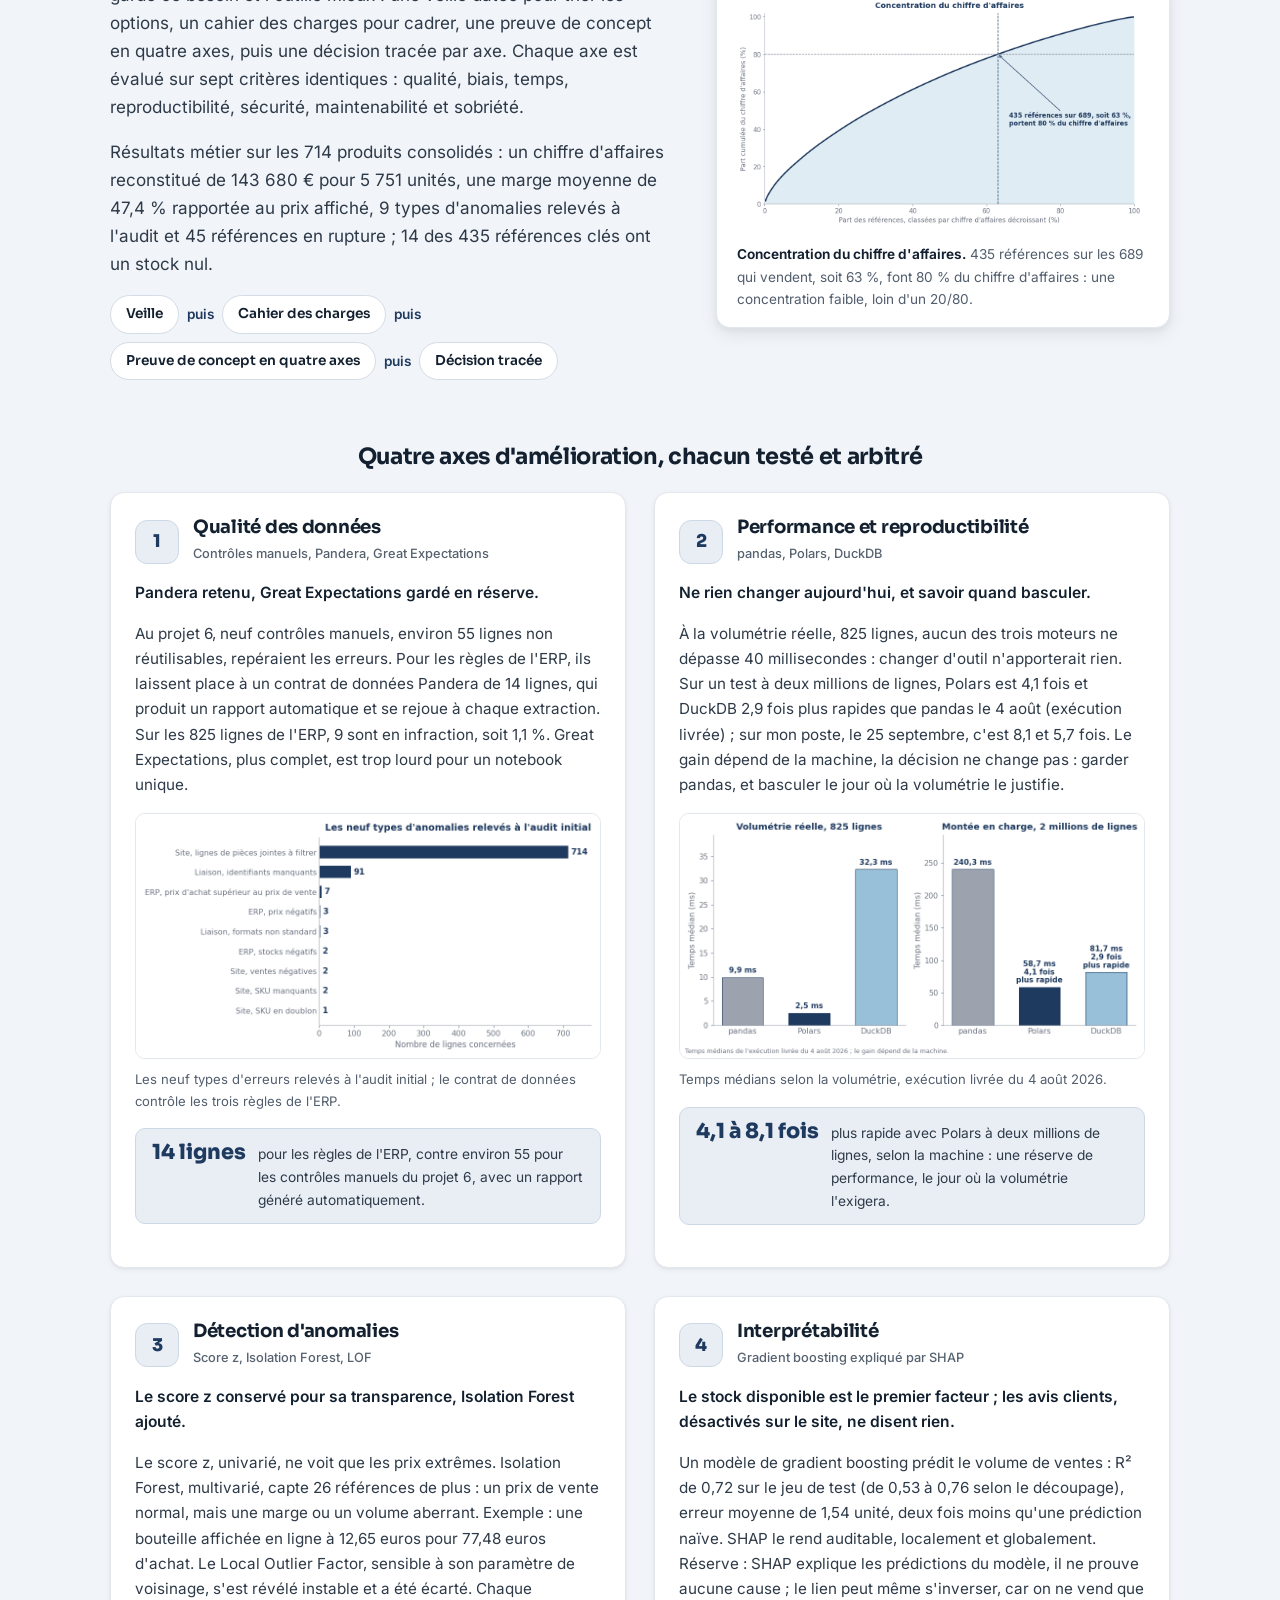
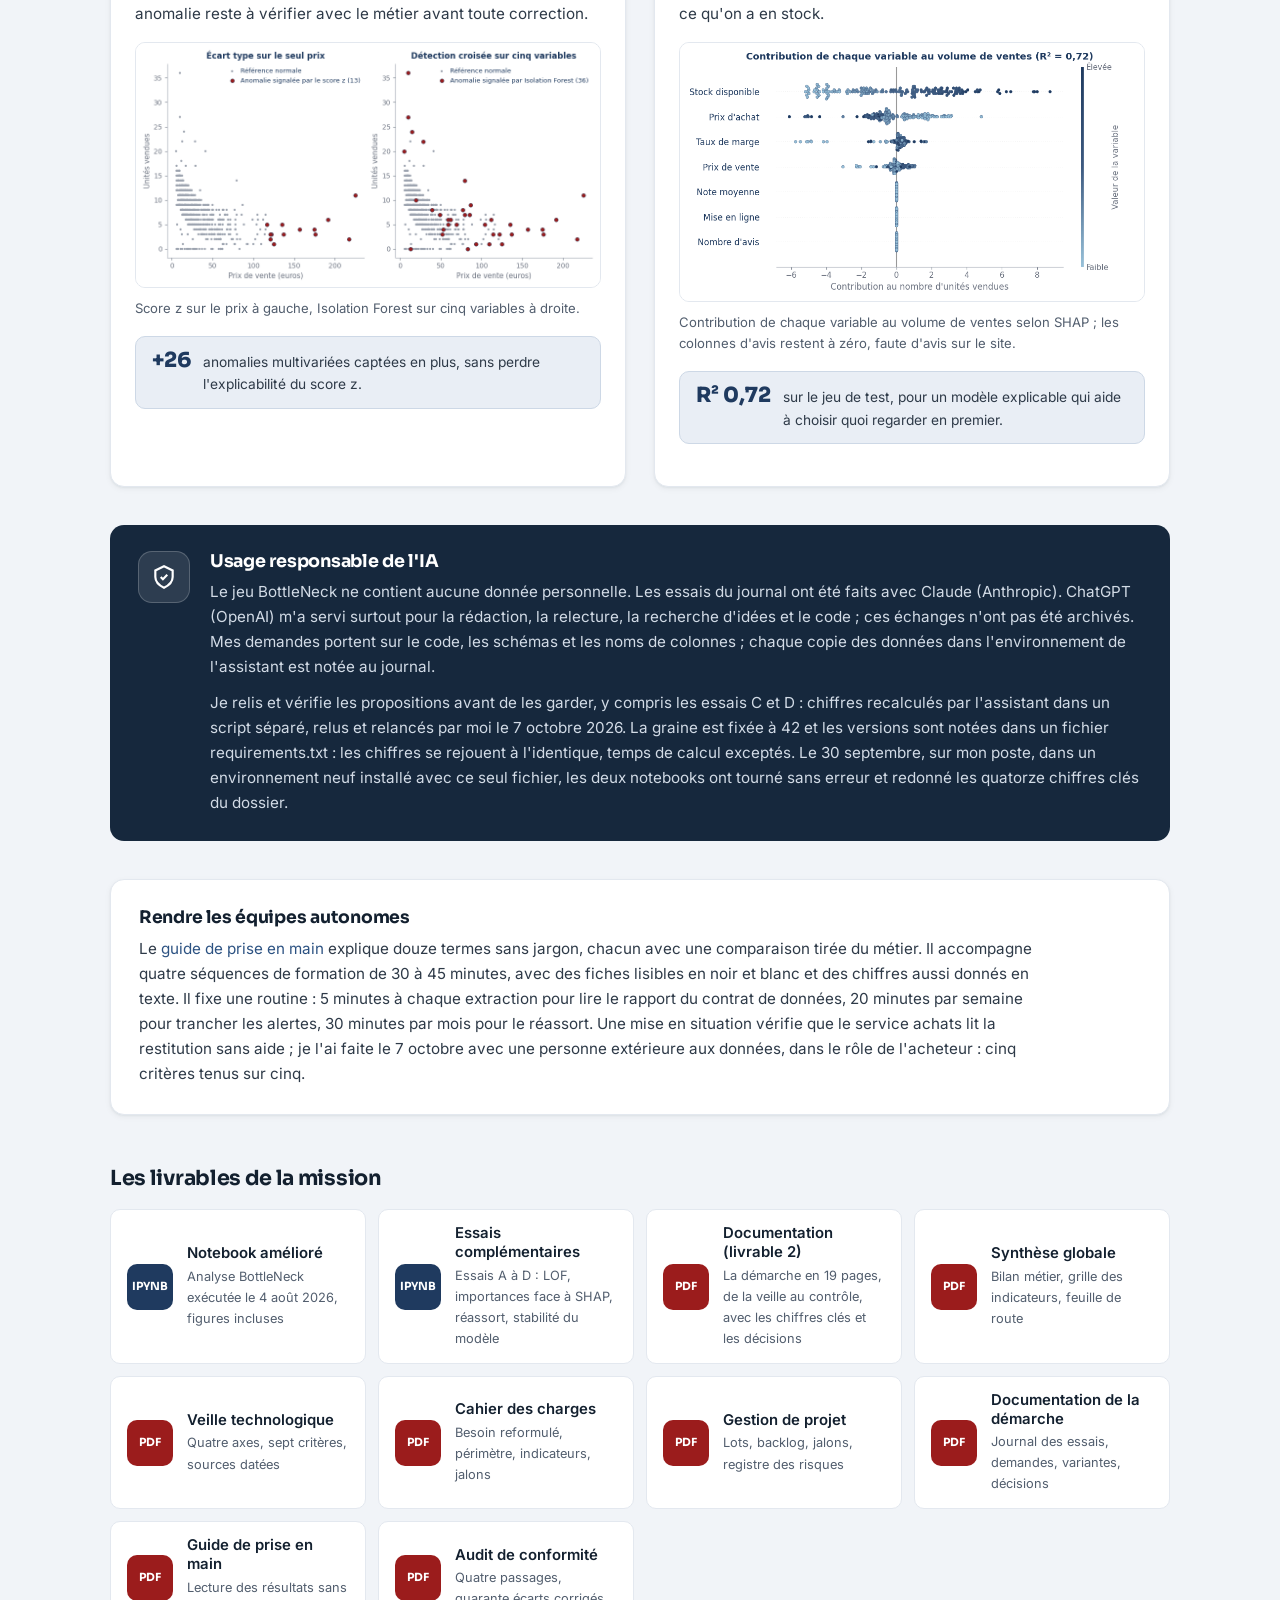
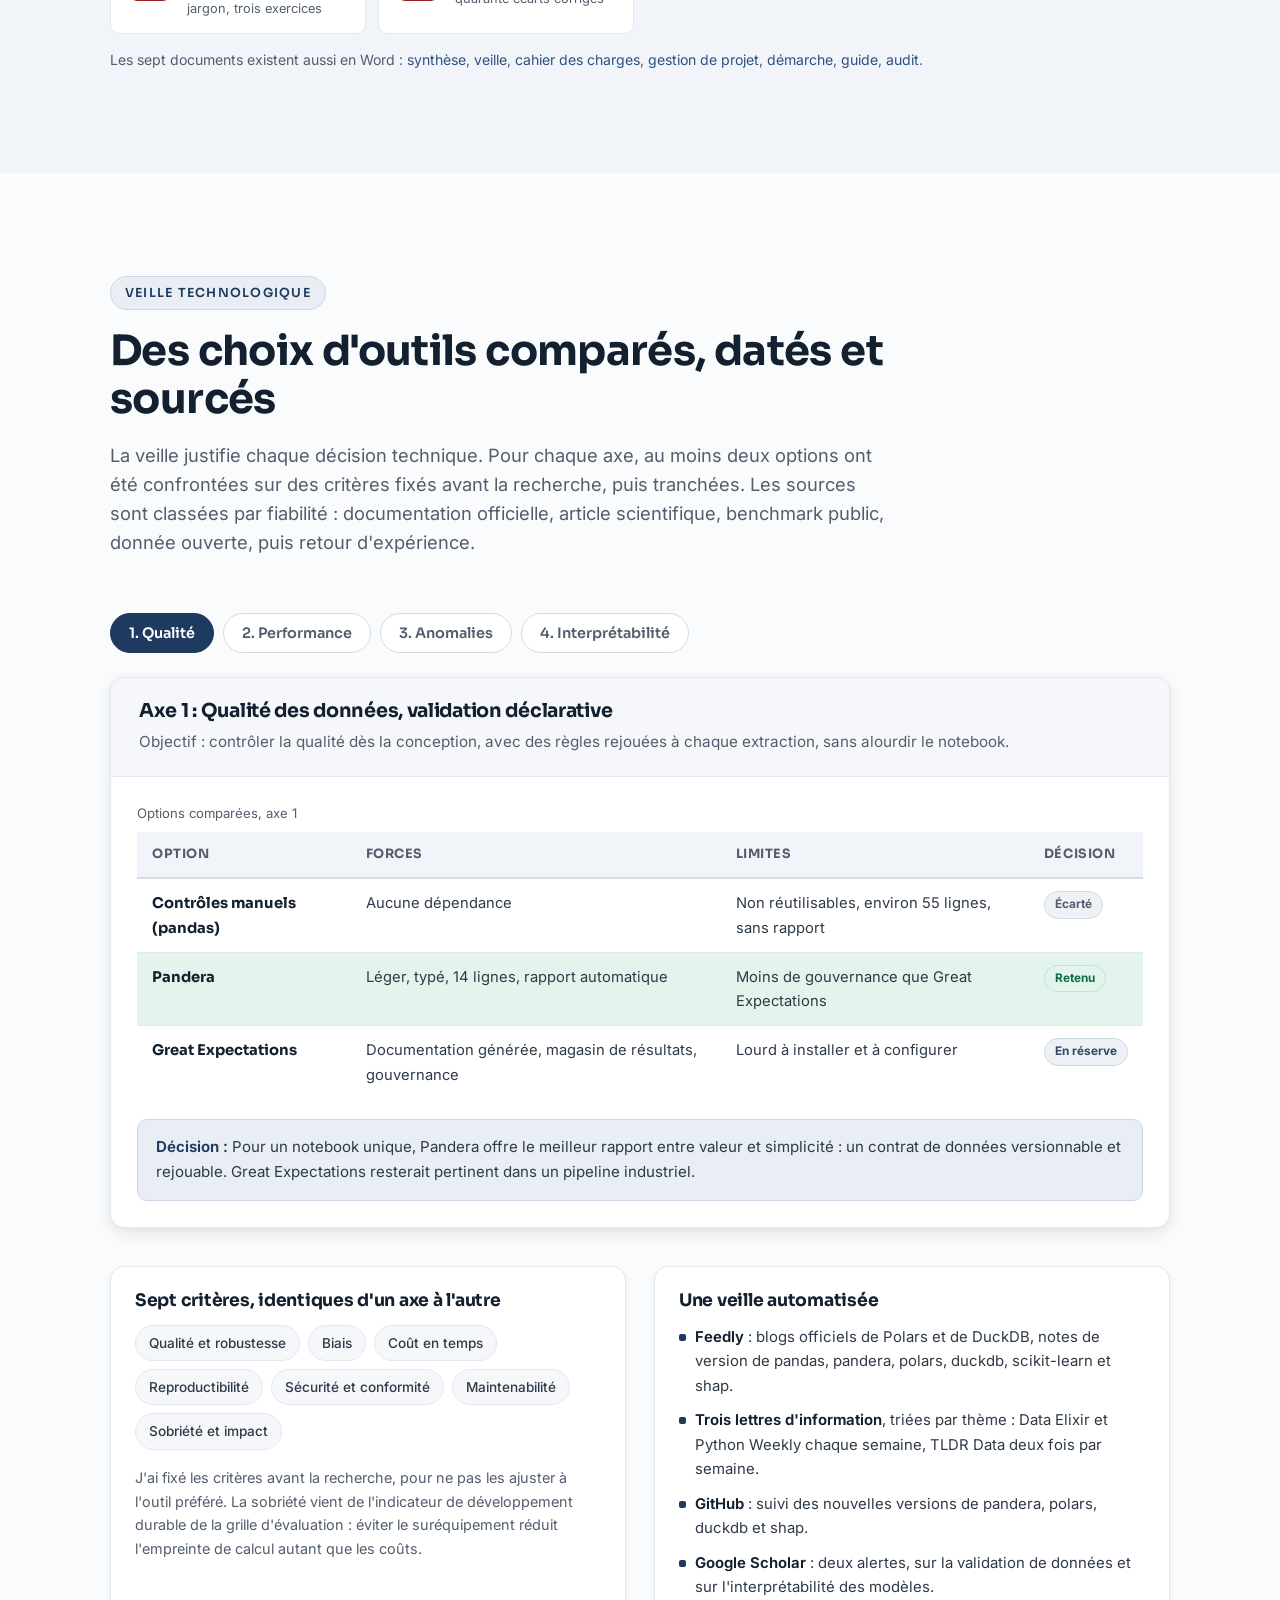
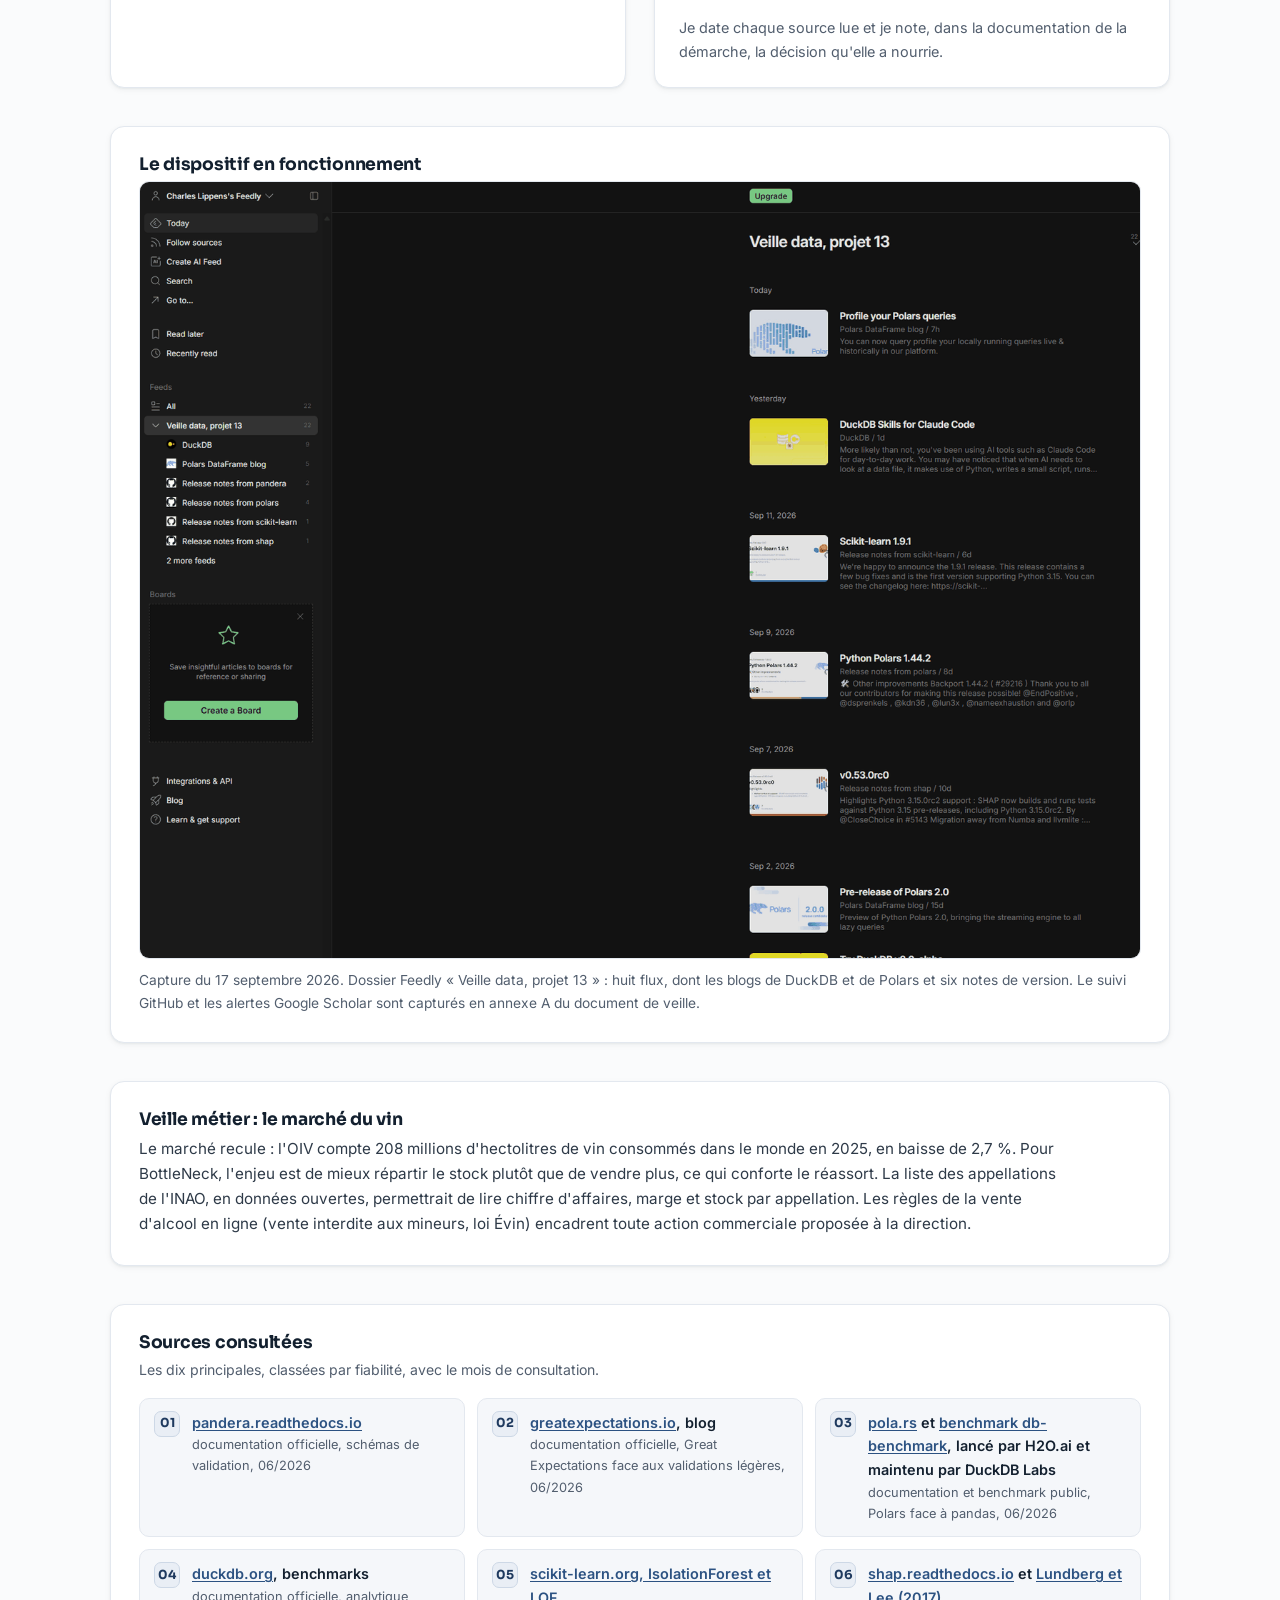
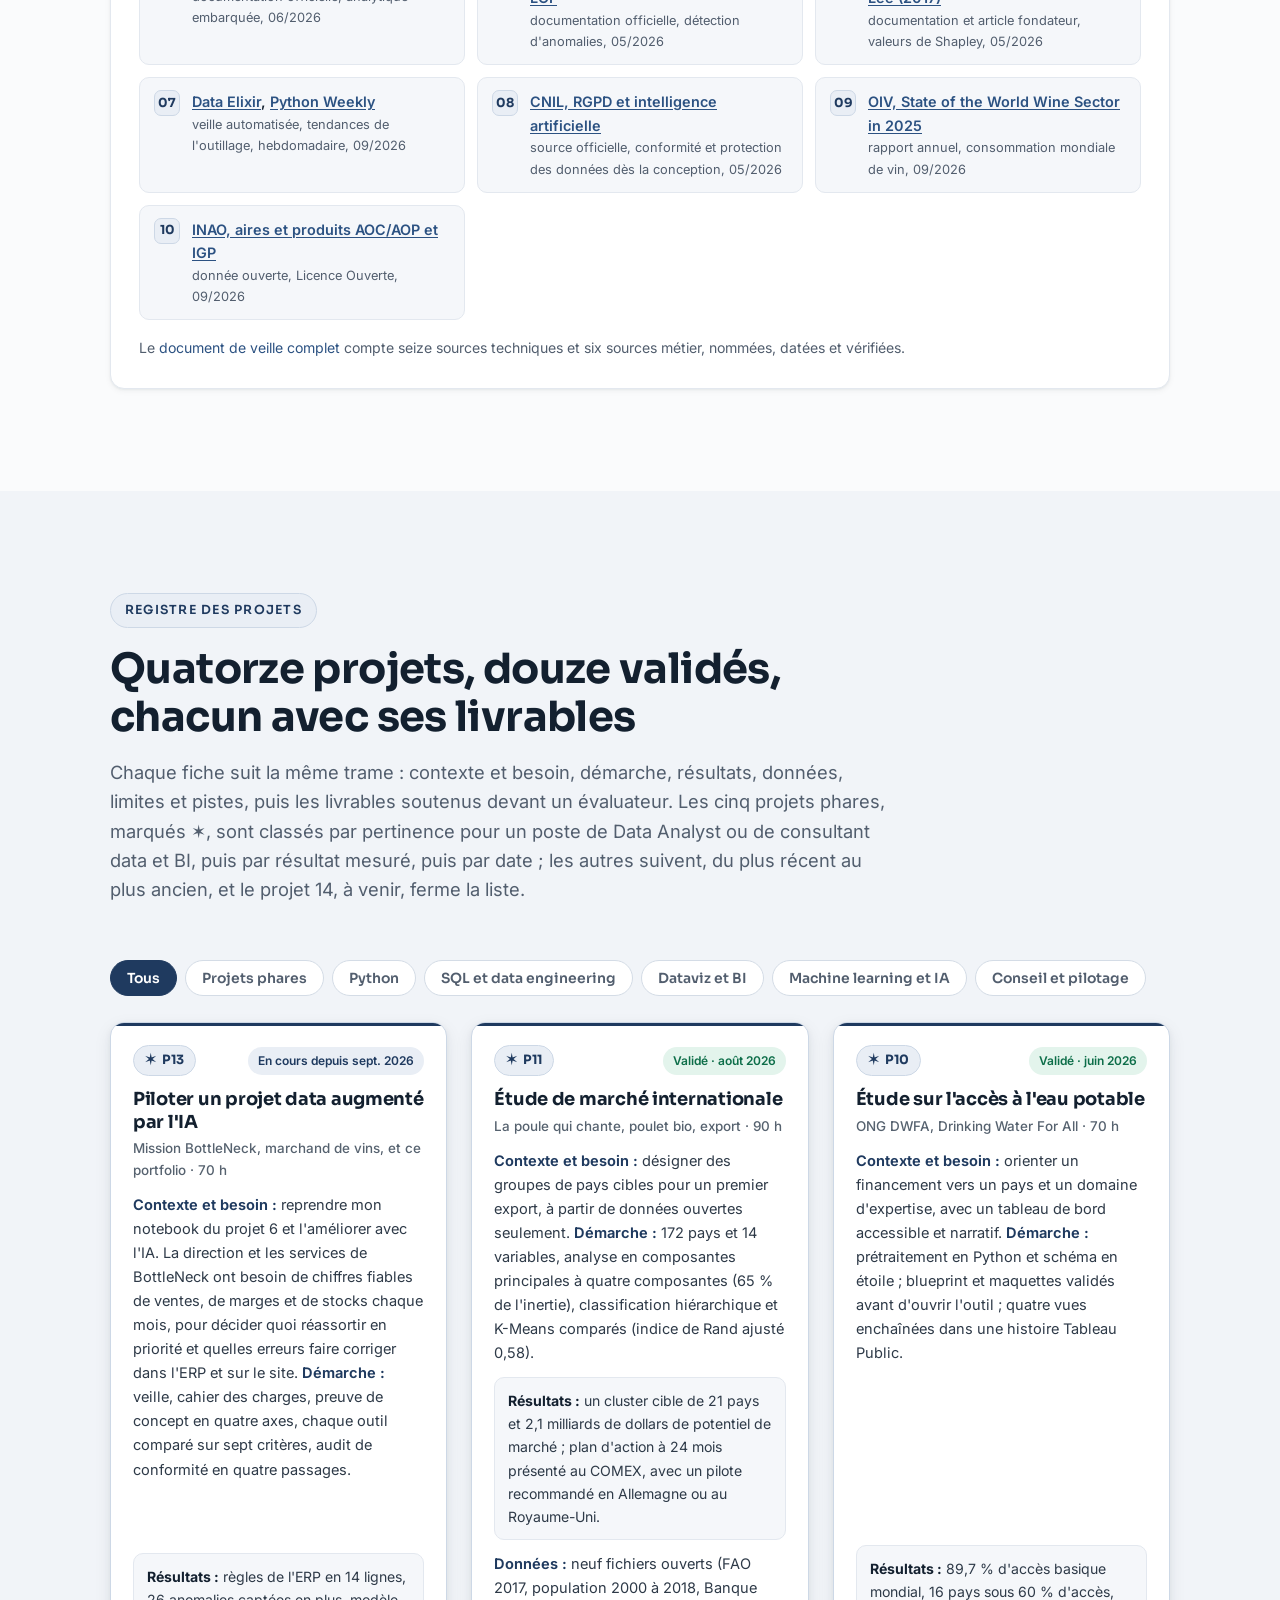
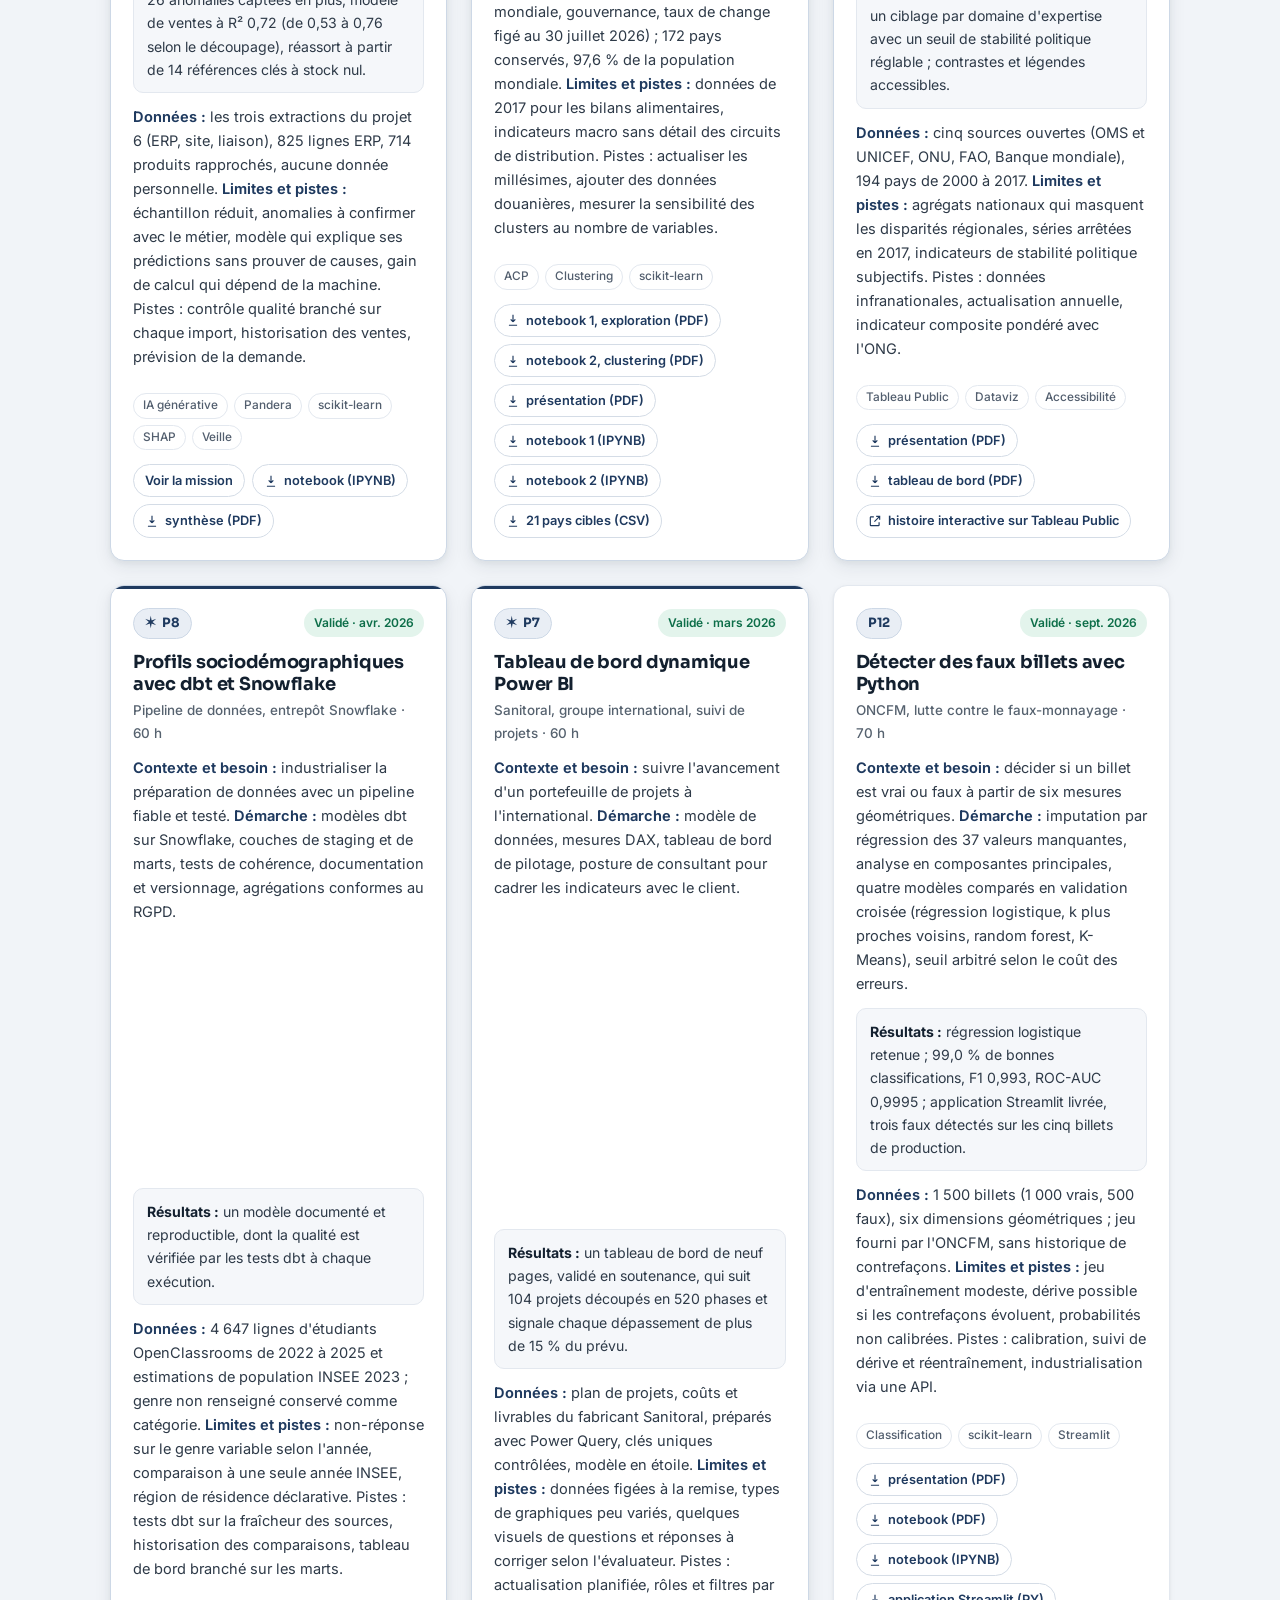
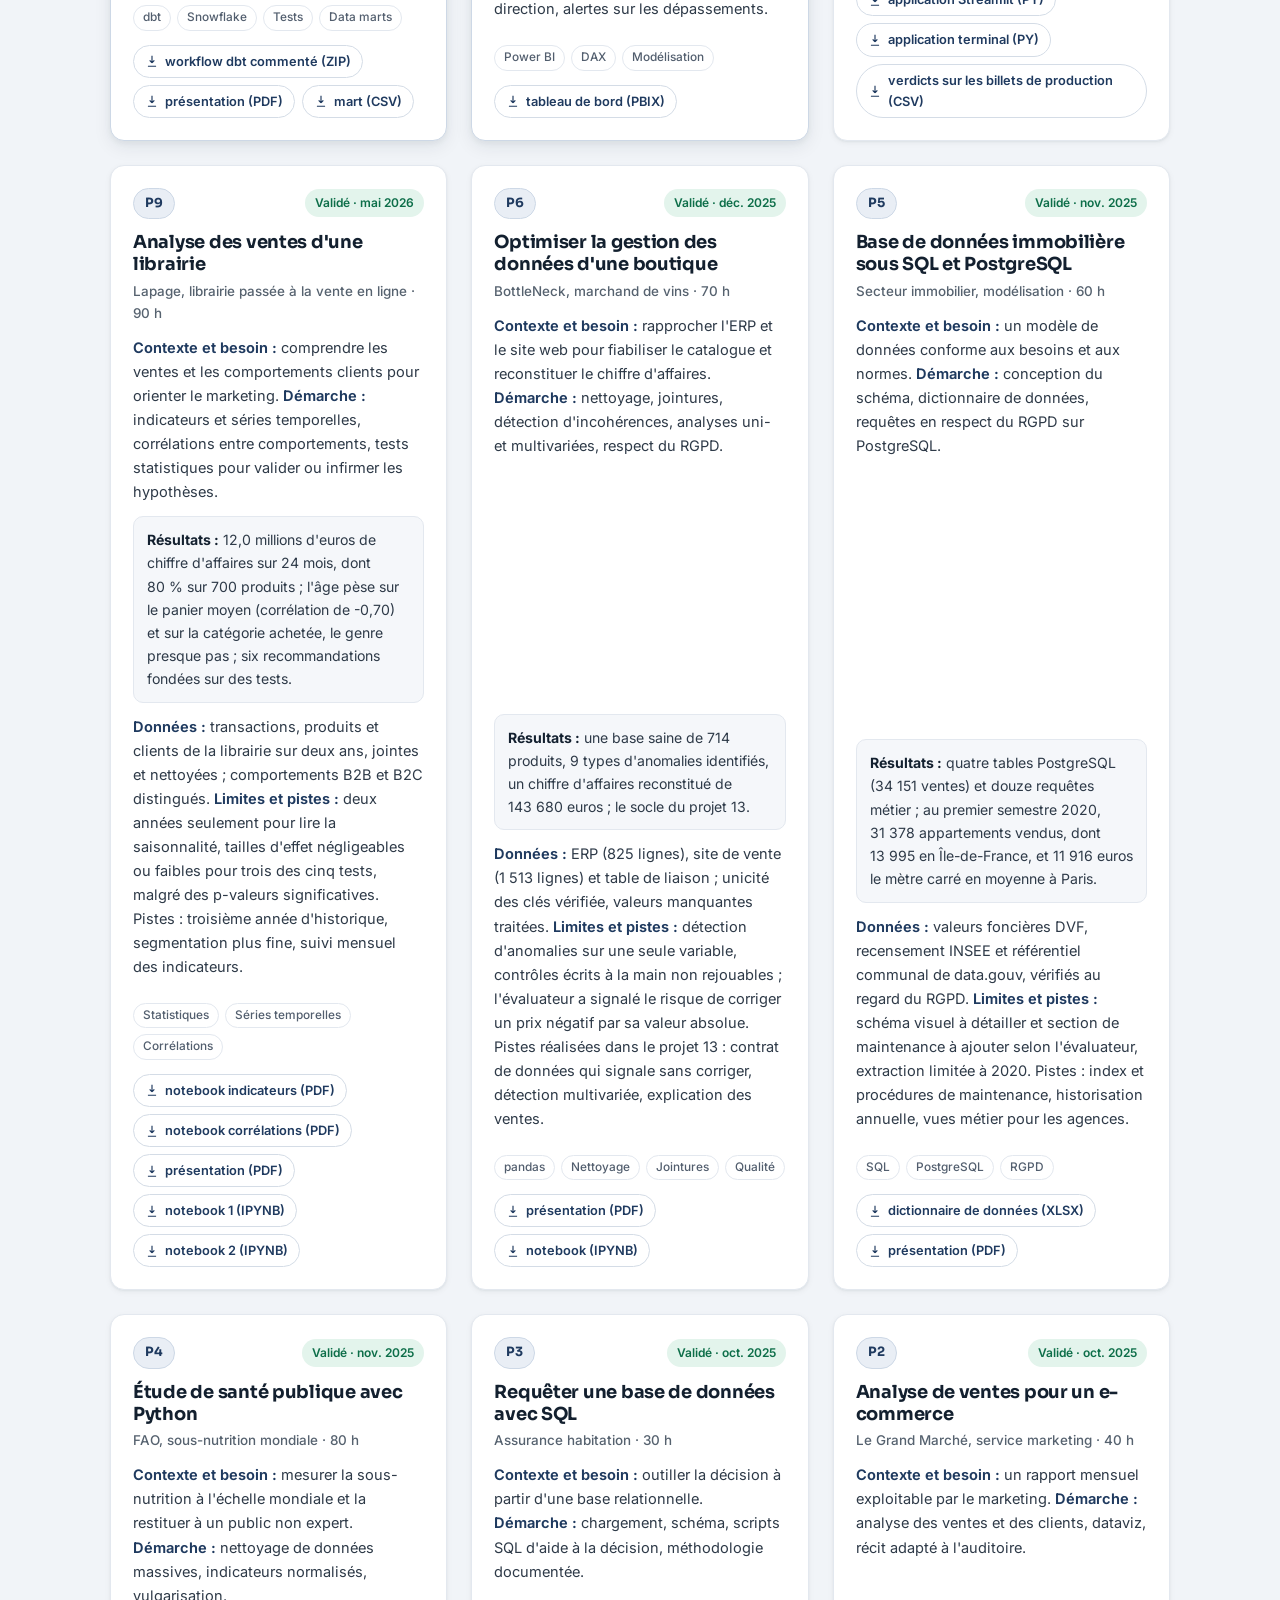
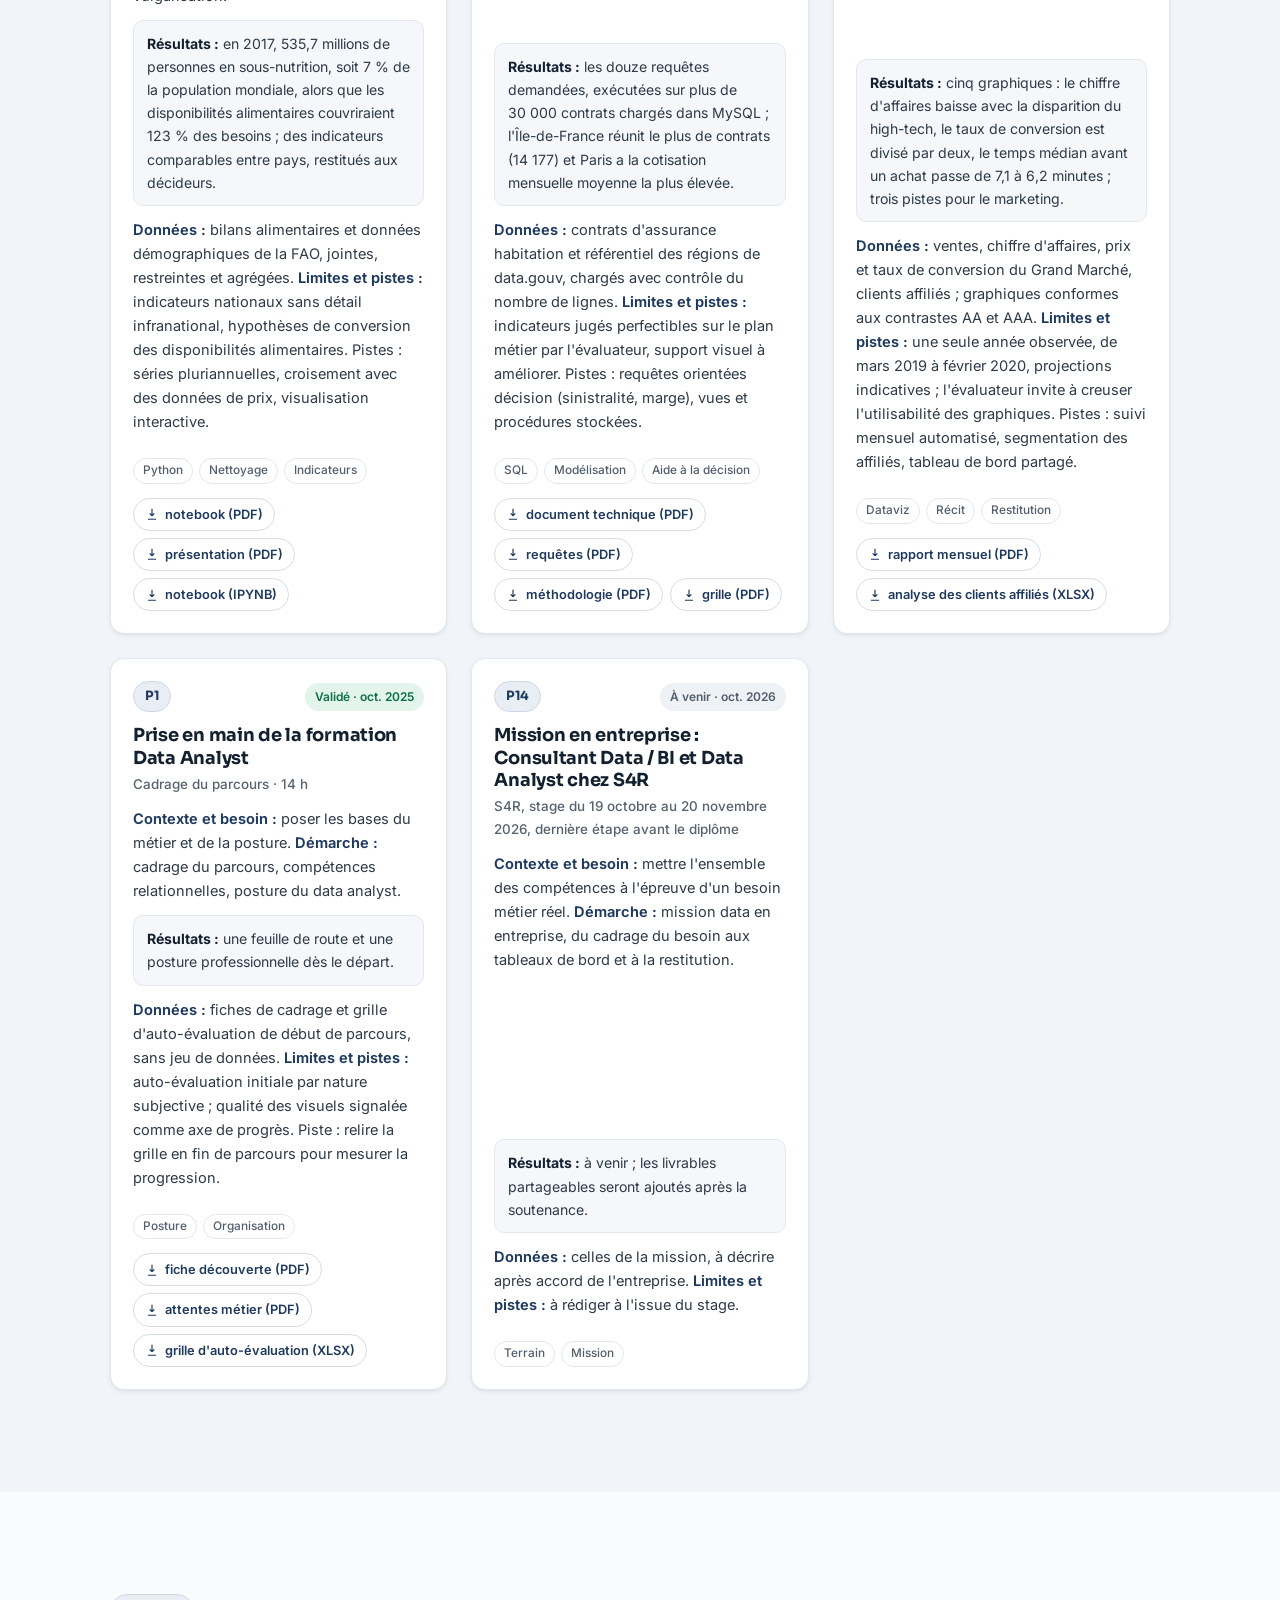
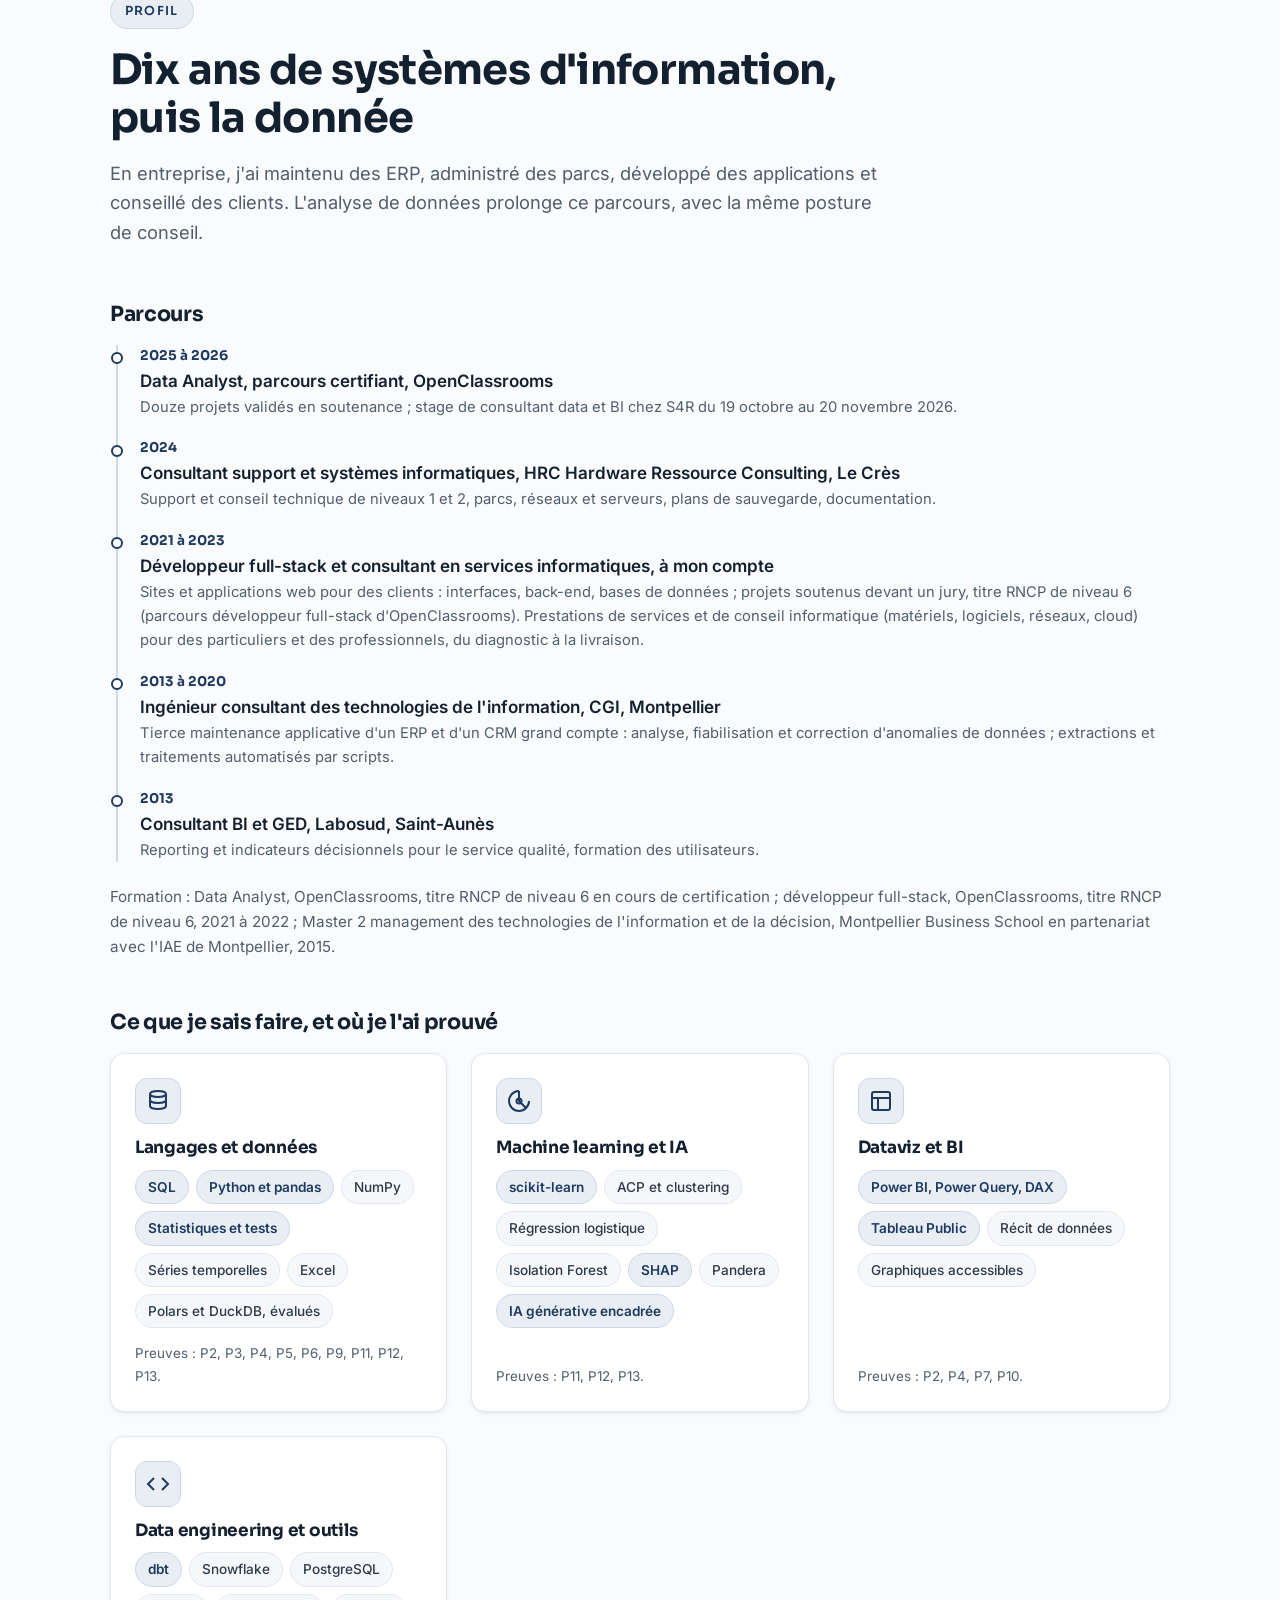
==== commit 7e8d0e6e: "Update fichiers" ====
--- a/index.html
+++ b/index.html
@@ -165,7 +165,7 @@
         <div class="ico" aria-hidden="true"><svg viewBox="0 0 24 24" fill="none" stroke="currentColor" stroke-width="2" aria-hidden="true"><path d="M12 2 4 6v6c0 5 3.4 7.7 8 10 4.6-2.3 8-5 8-10V6l-8-4z"/><path d="m9 12 2 2 4-4"/></svg></div>
         <div>
           <h3 id="ia-titre">Usage responsable de l'IA</h3>
-          <p>Le jeu BottleNeck ne contient aucune donnée personnelle. Claude (Anthropic) écrit et exécute le code dans le dossier du projet ; les essais du journal ont été faits avec lui. ChatGPT (OpenAI) m'a servi surtout pour la rédaction, la relecture, la recherche d'idées et le code ; ces échanges n'ont pas été archivés. Mes demandes portent sur le code, les schémas et les noms de colonnes ; chaque copie des données dans l'environnement de l'assistant est notée au journal.</p>
+          <p>Le jeu BottleNeck ne contient aucune donnée personnelle. Les essais du journal ont été faits avec Claude (Anthropic). ChatGPT (OpenAI) m'a servi surtout pour la rédaction, la relecture, la recherche d'idées et le code ; ces échanges n'ont pas été archivés. Mes demandes portent sur le code, les schémas et les noms de colonnes ; chaque copie des données dans l'environnement de l'assistant est notée au journal.</p>
           <p>Je relis et vérifie les propositions avant de les garder, y compris les essais C et D : chiffres recalculés par l'assistant dans un script séparé, relus et relancés par moi le 7 octobre 2026. La graine est fixée à 42 et les versions sont notées dans un fichier requirements.txt : les chiffres se rejouent à l'identique, temps de calcul exceptés. Le 30 septembre, sur mon poste, dans un environnement neuf installé avec ce seul fichier, les deux notebooks ont tourné sans erreur et redonné les quatorze chiffres clés du dossier.</p>
         </div>
       </aside>
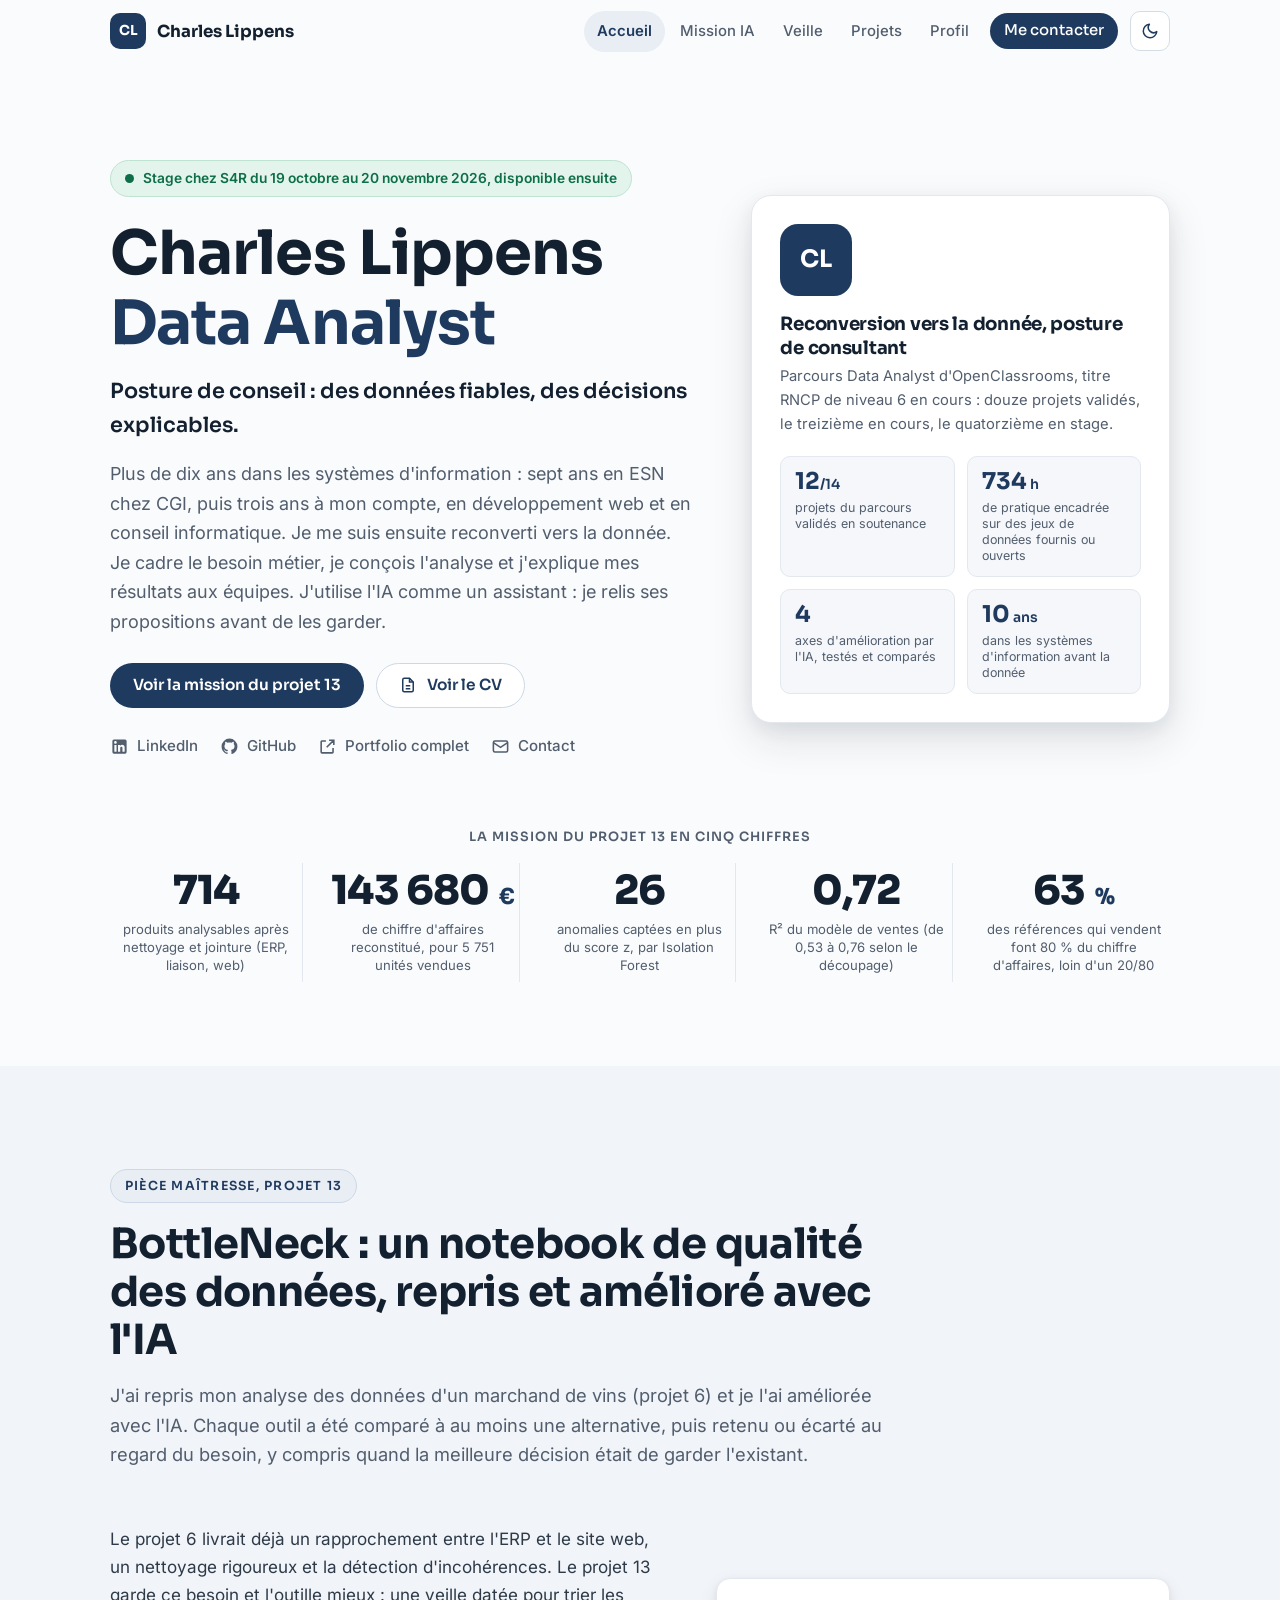
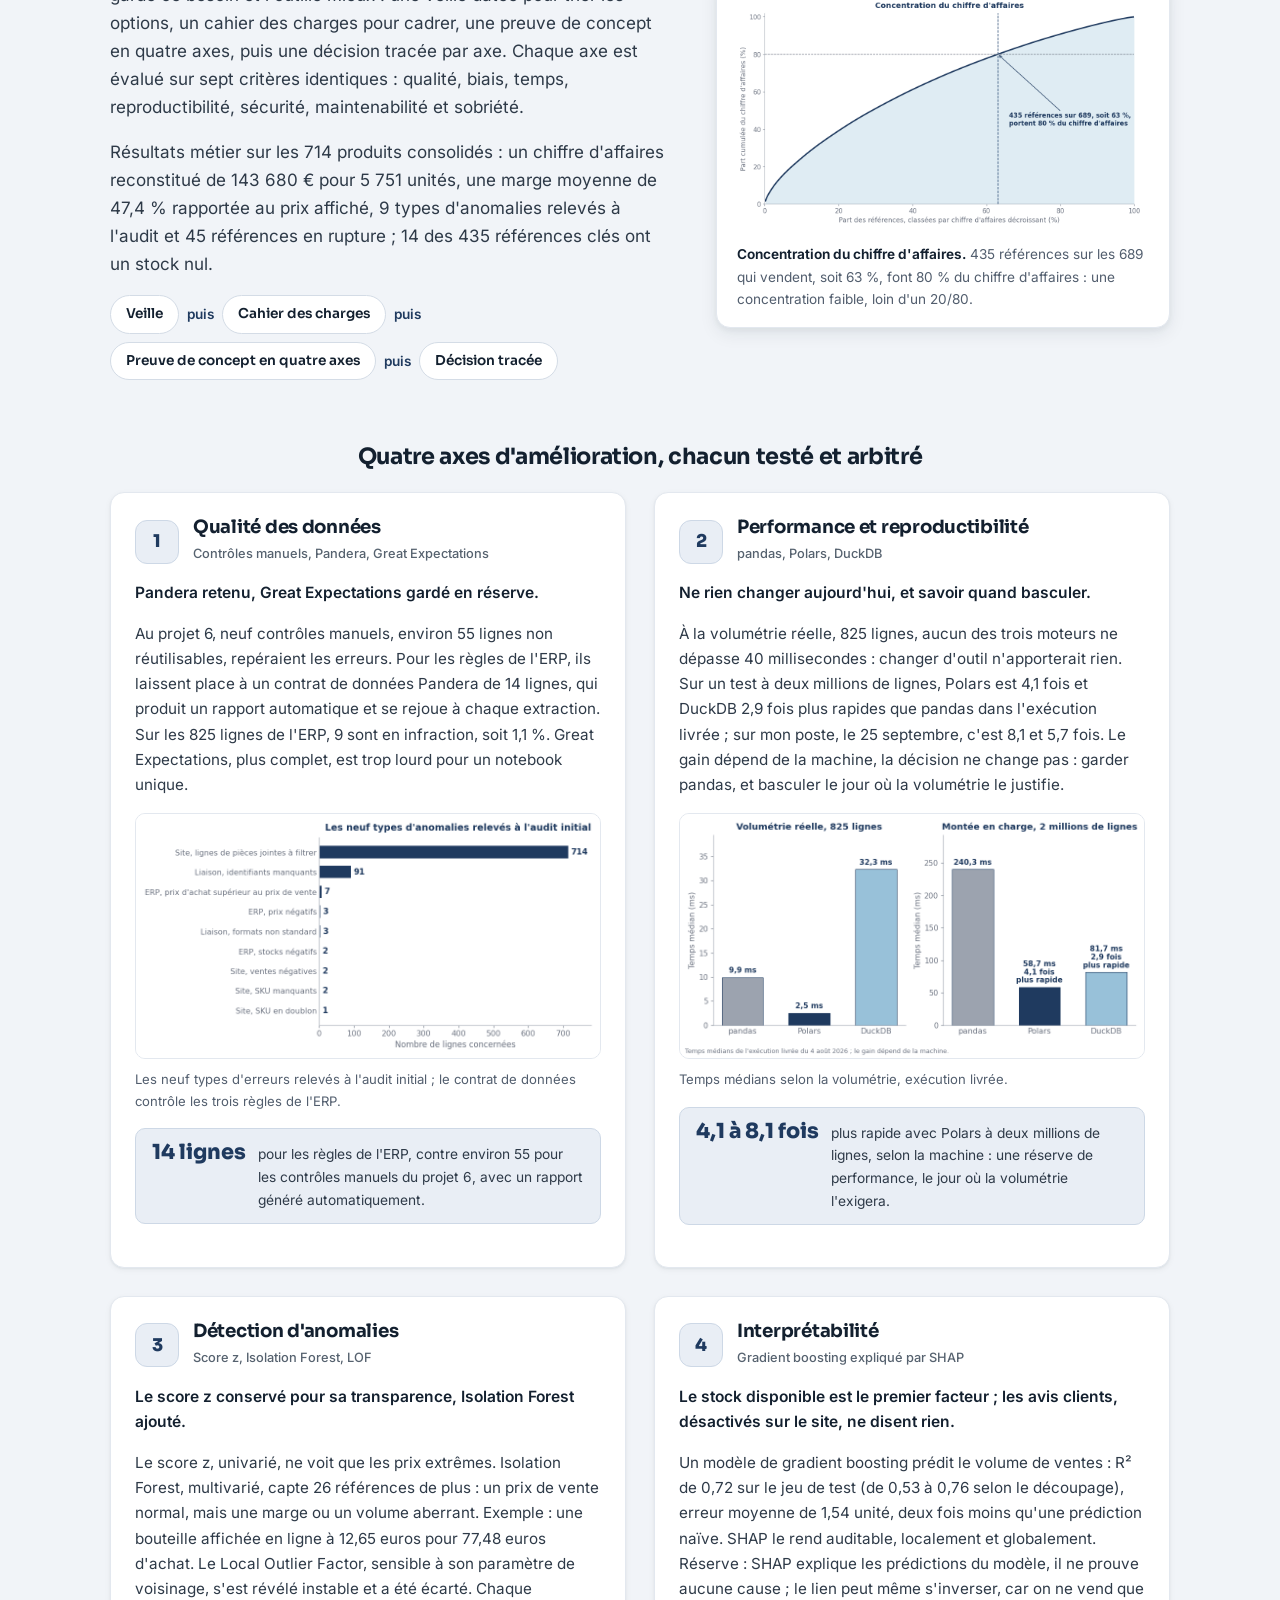
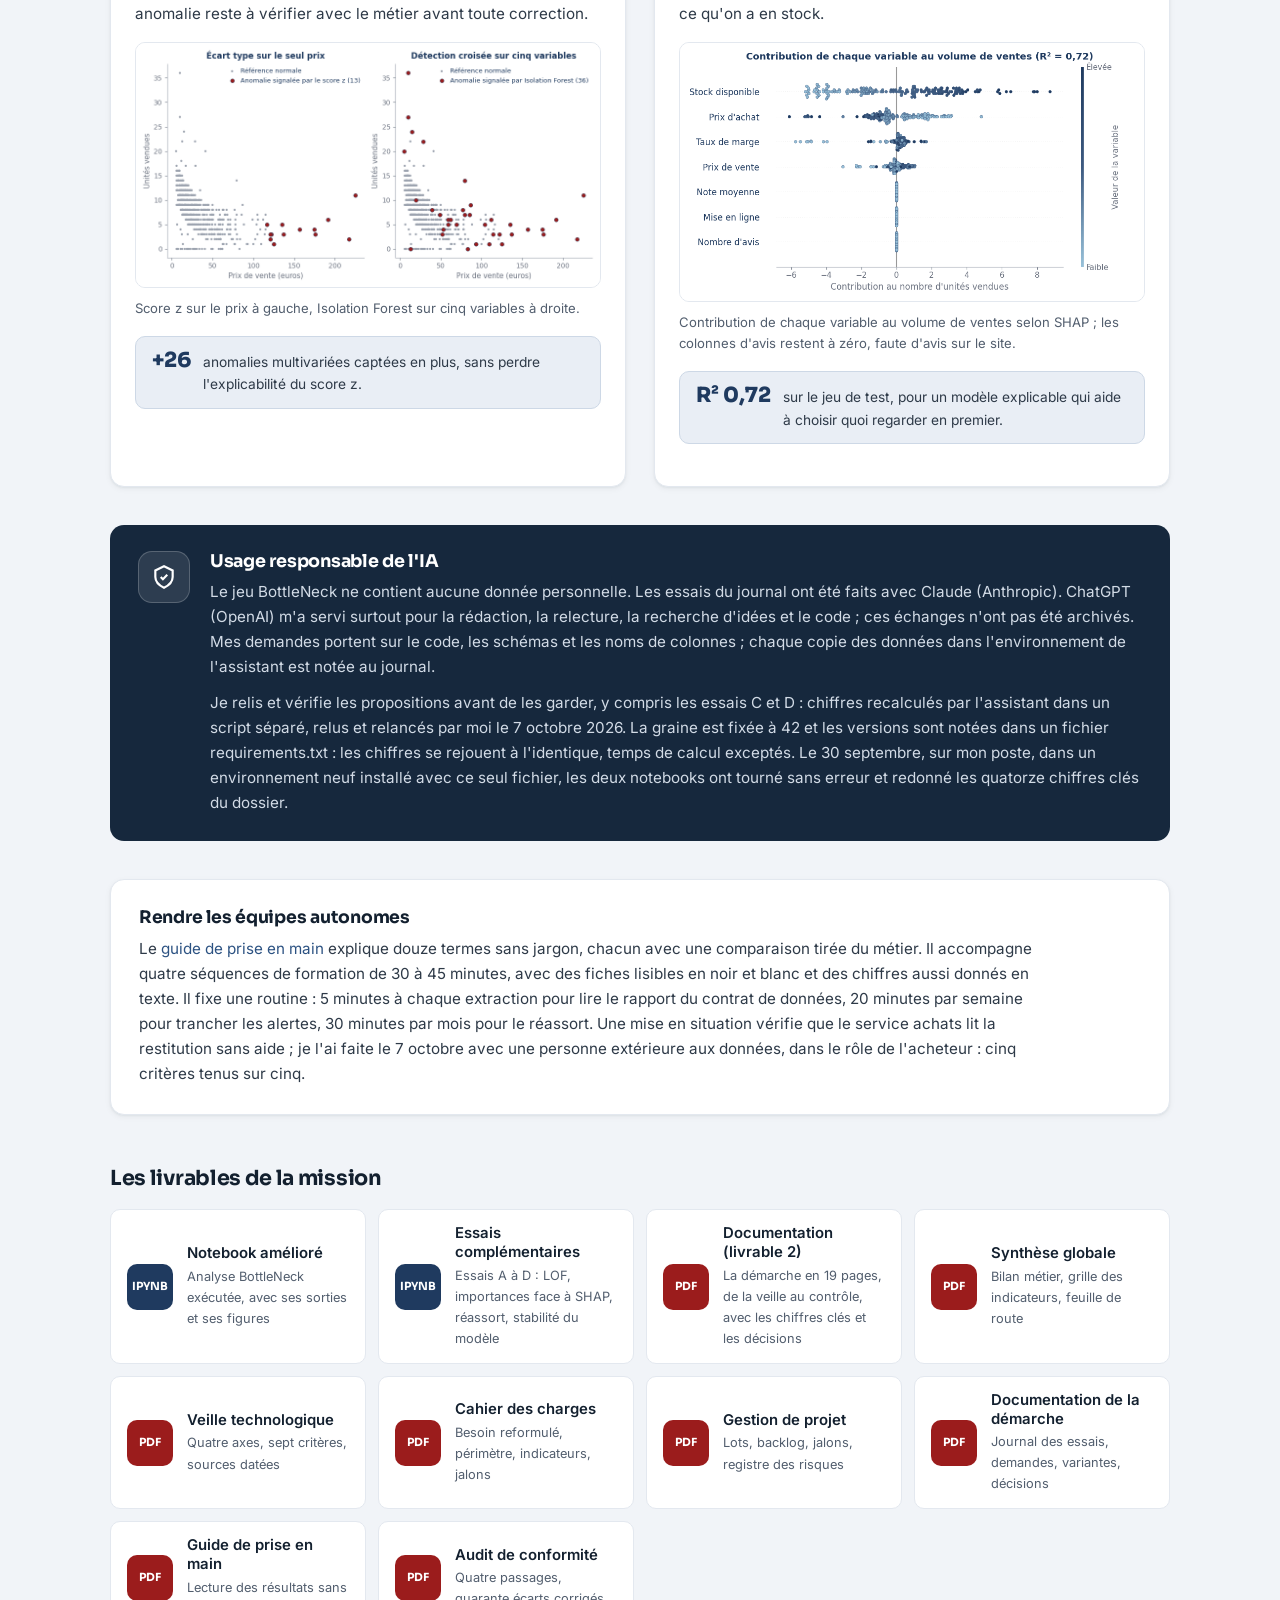
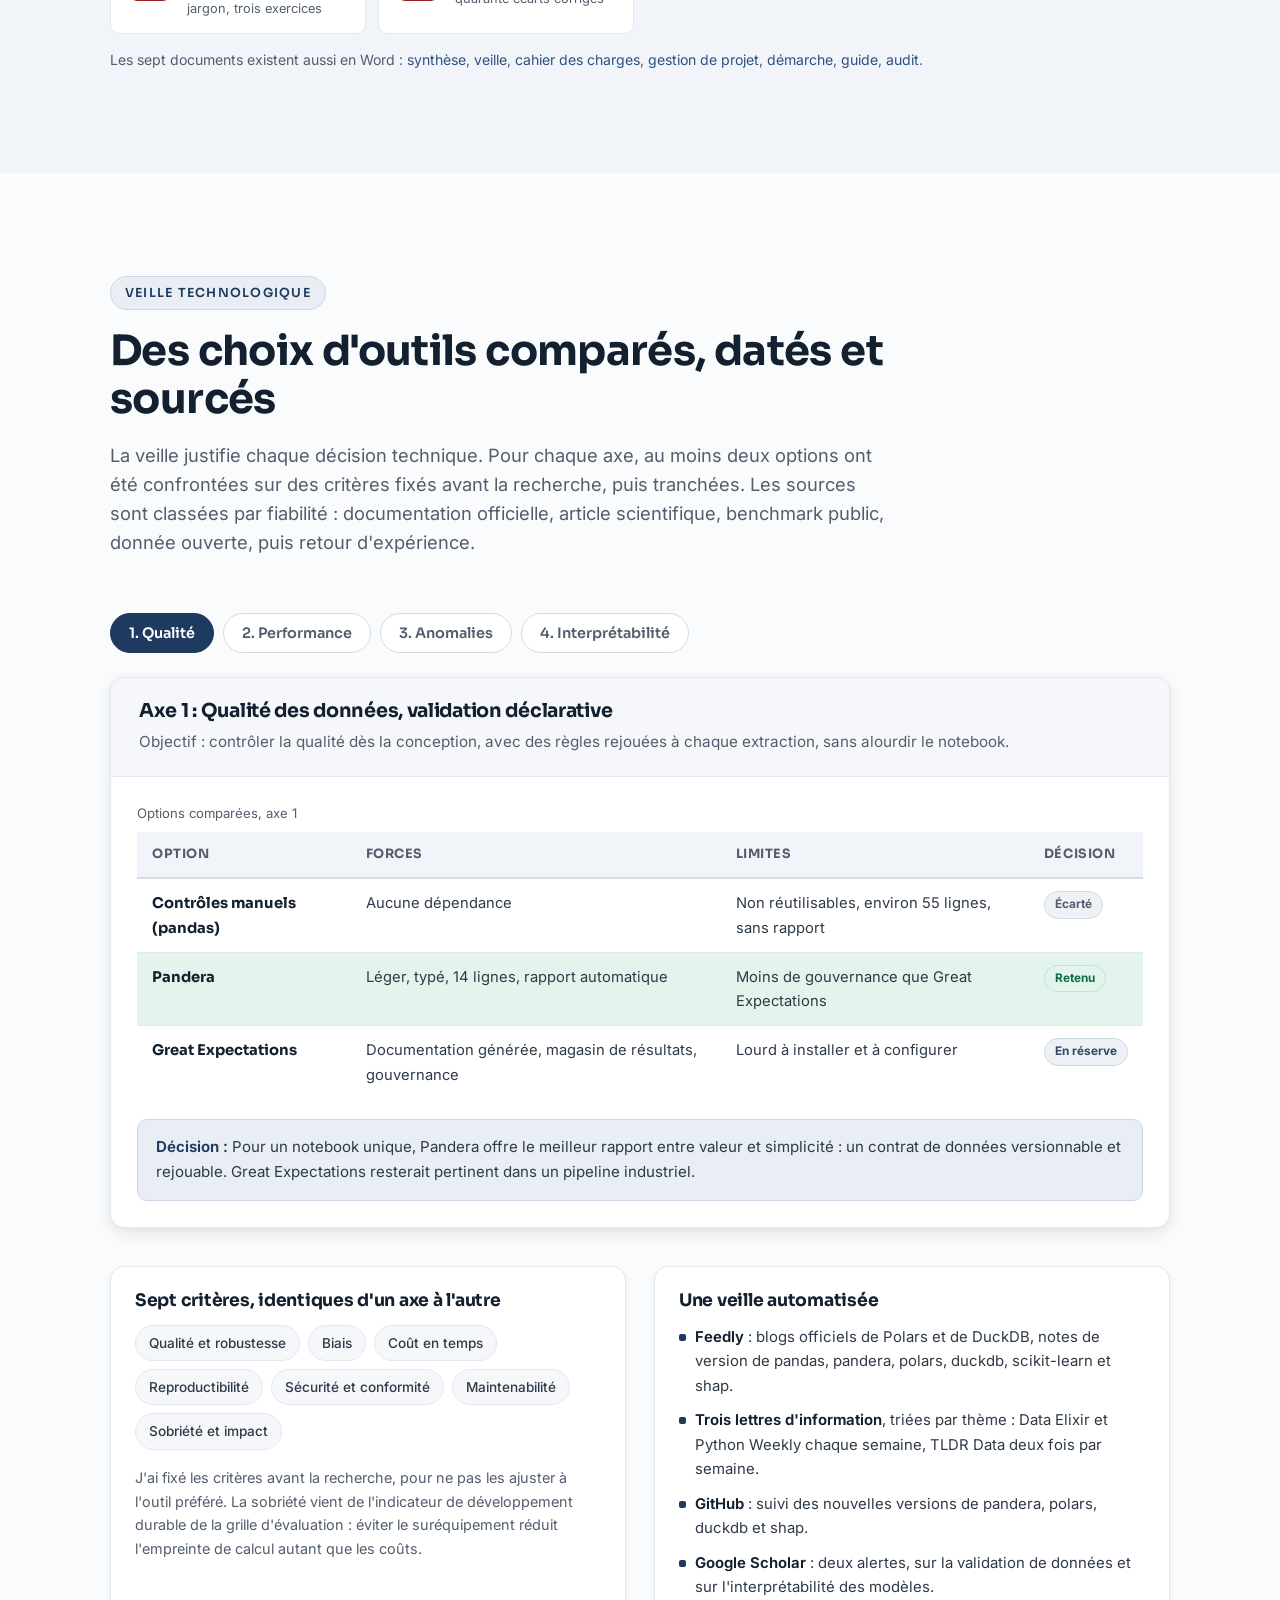
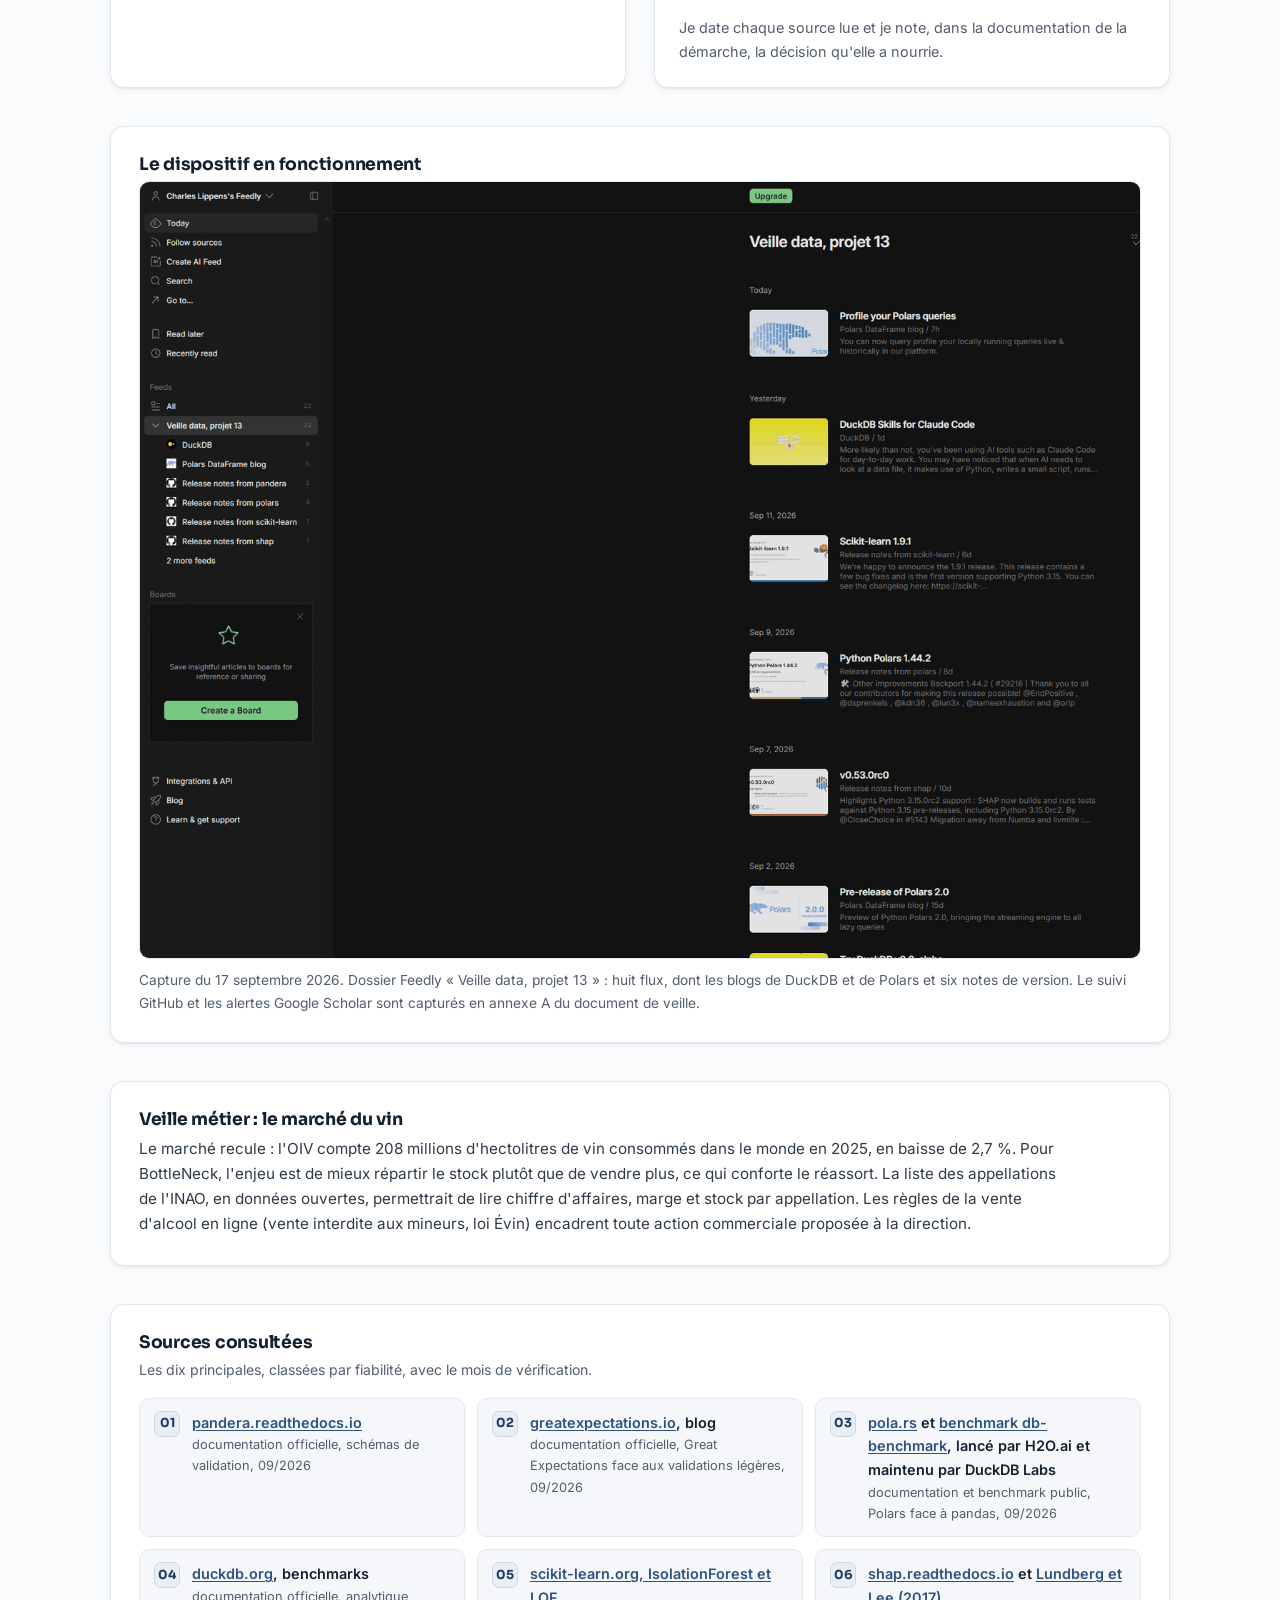
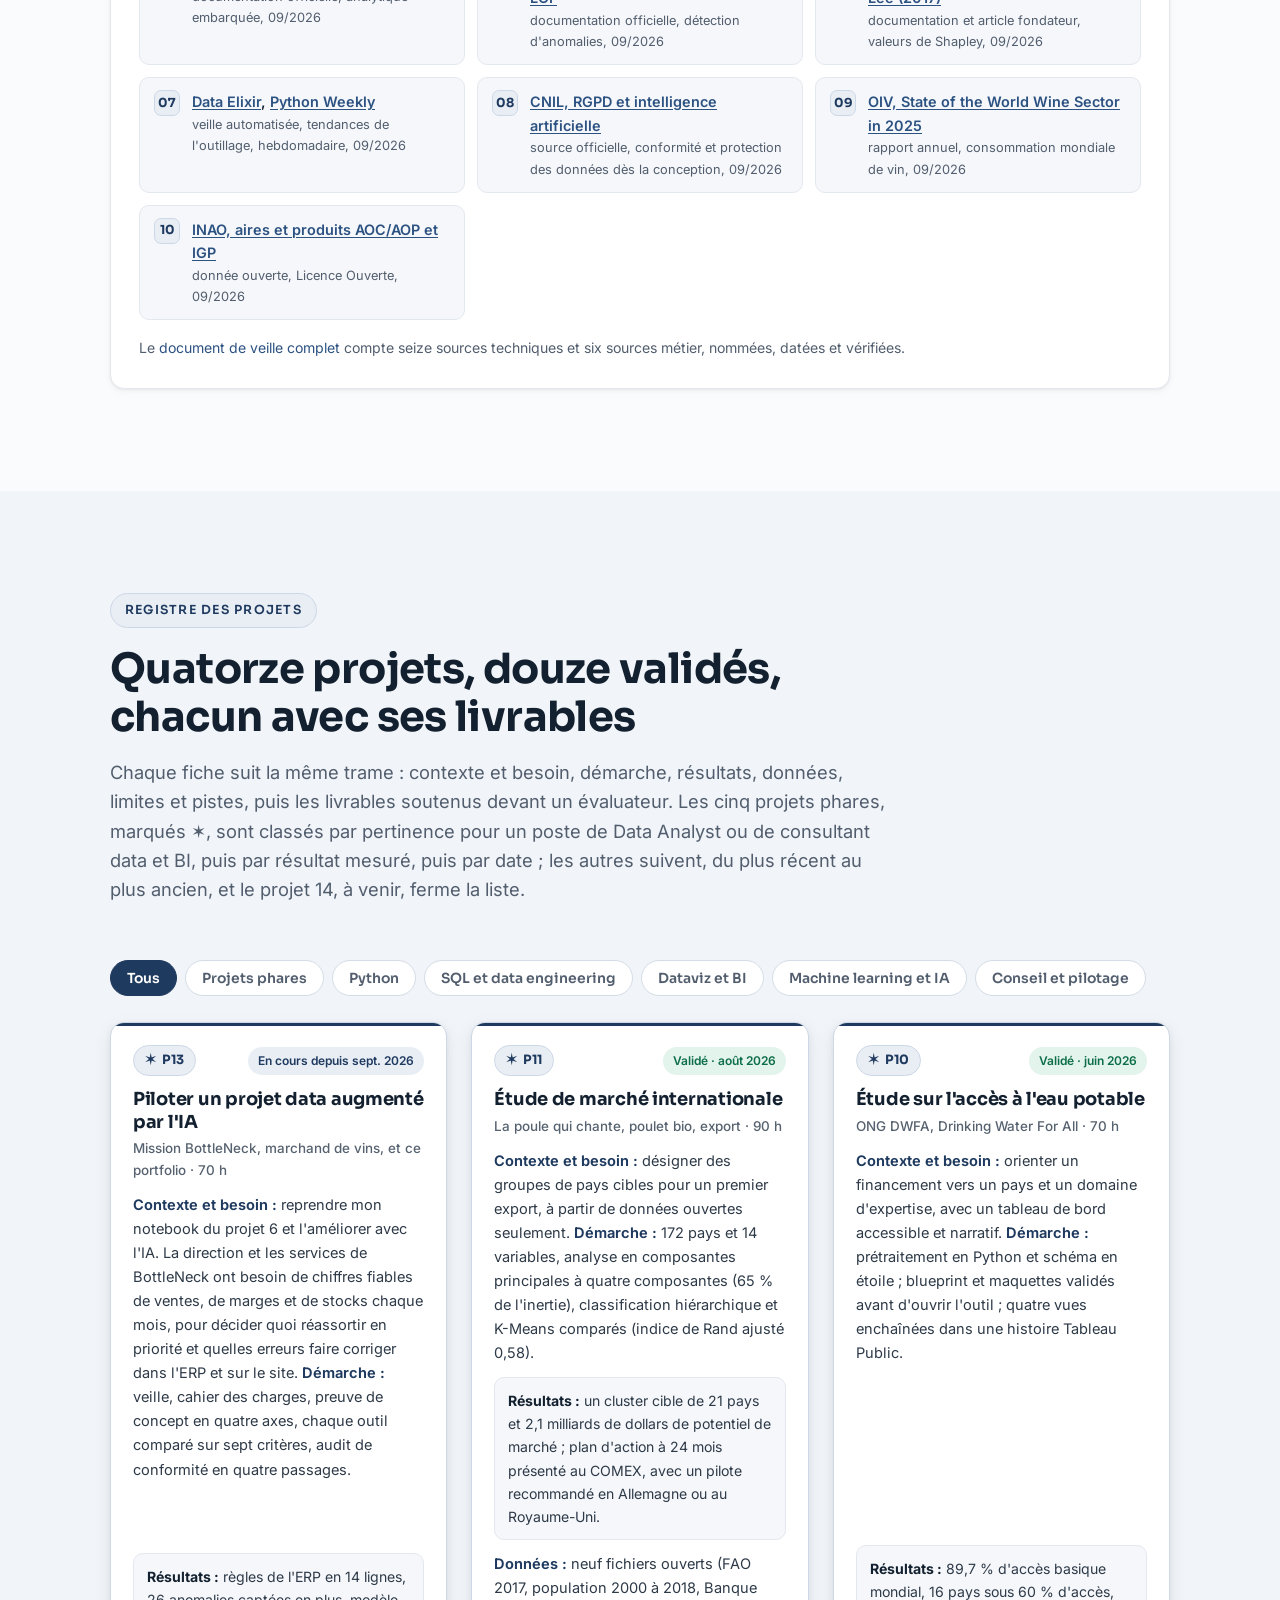
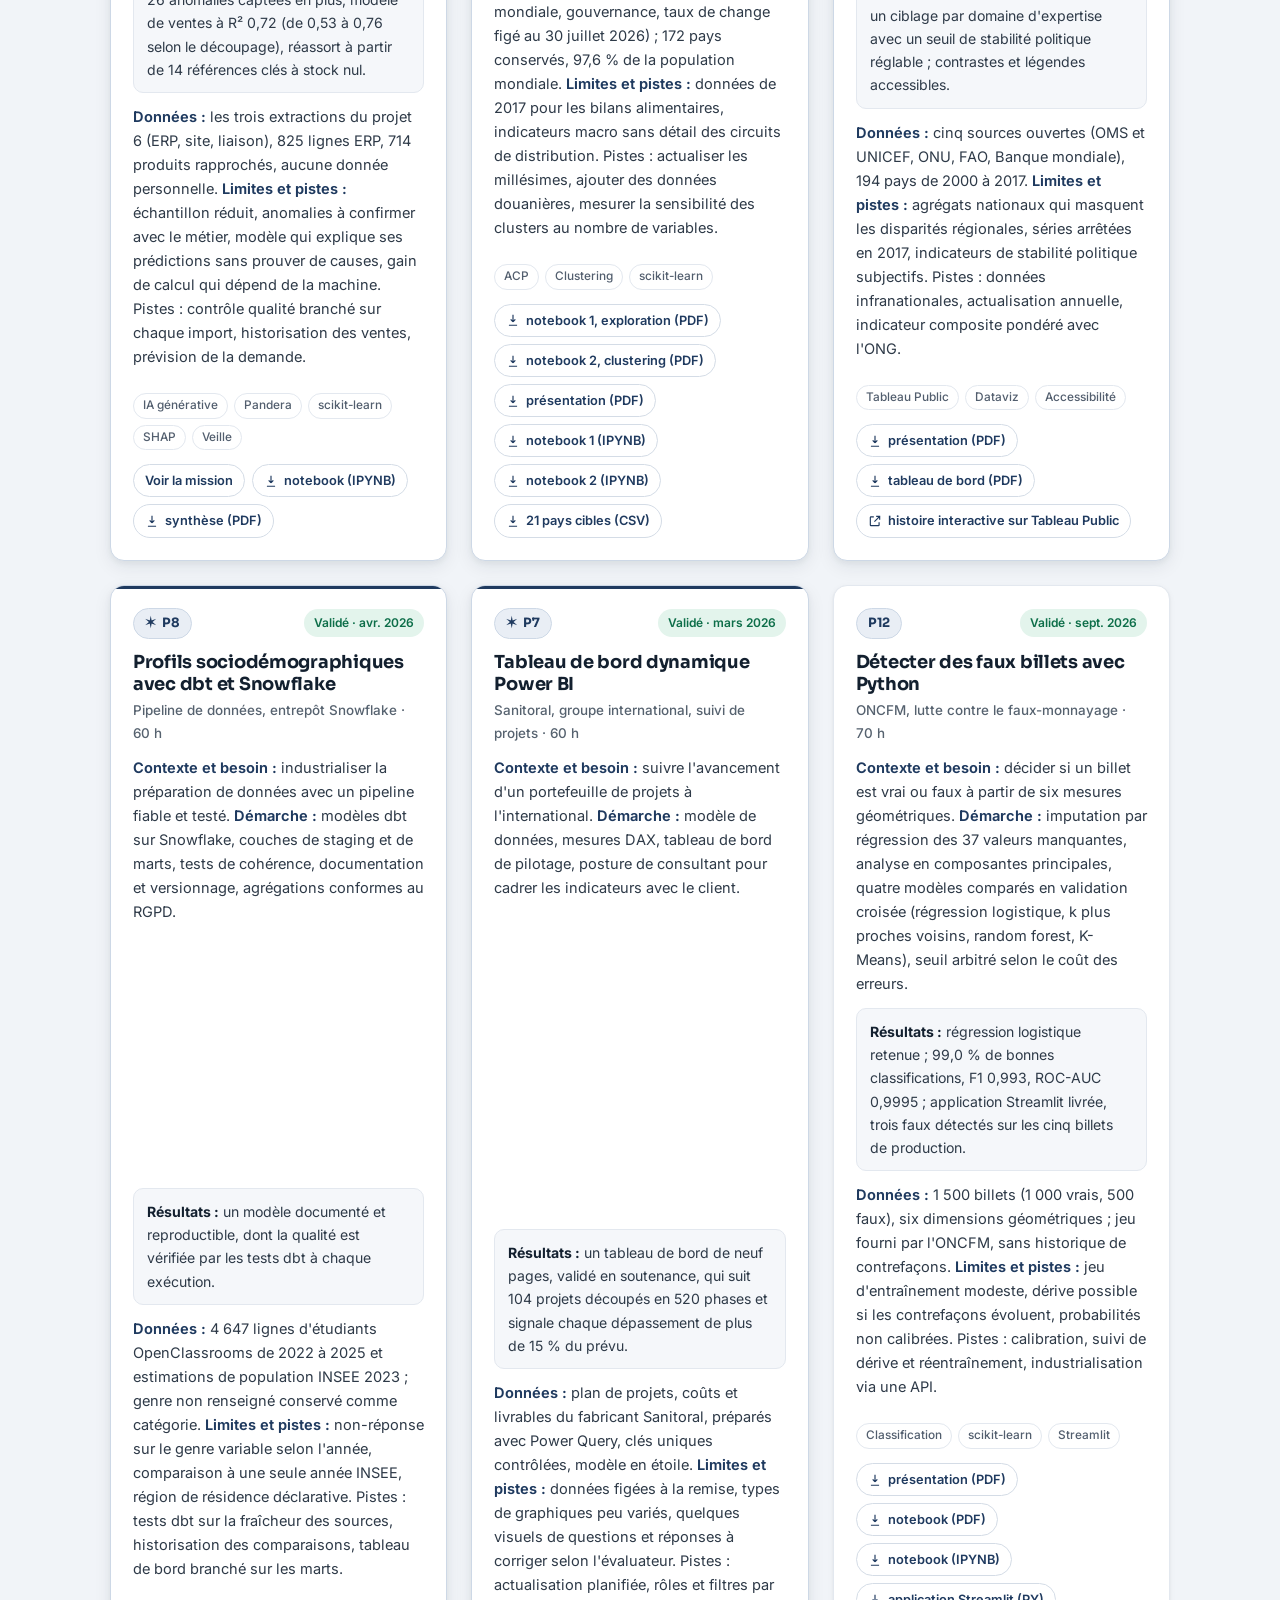
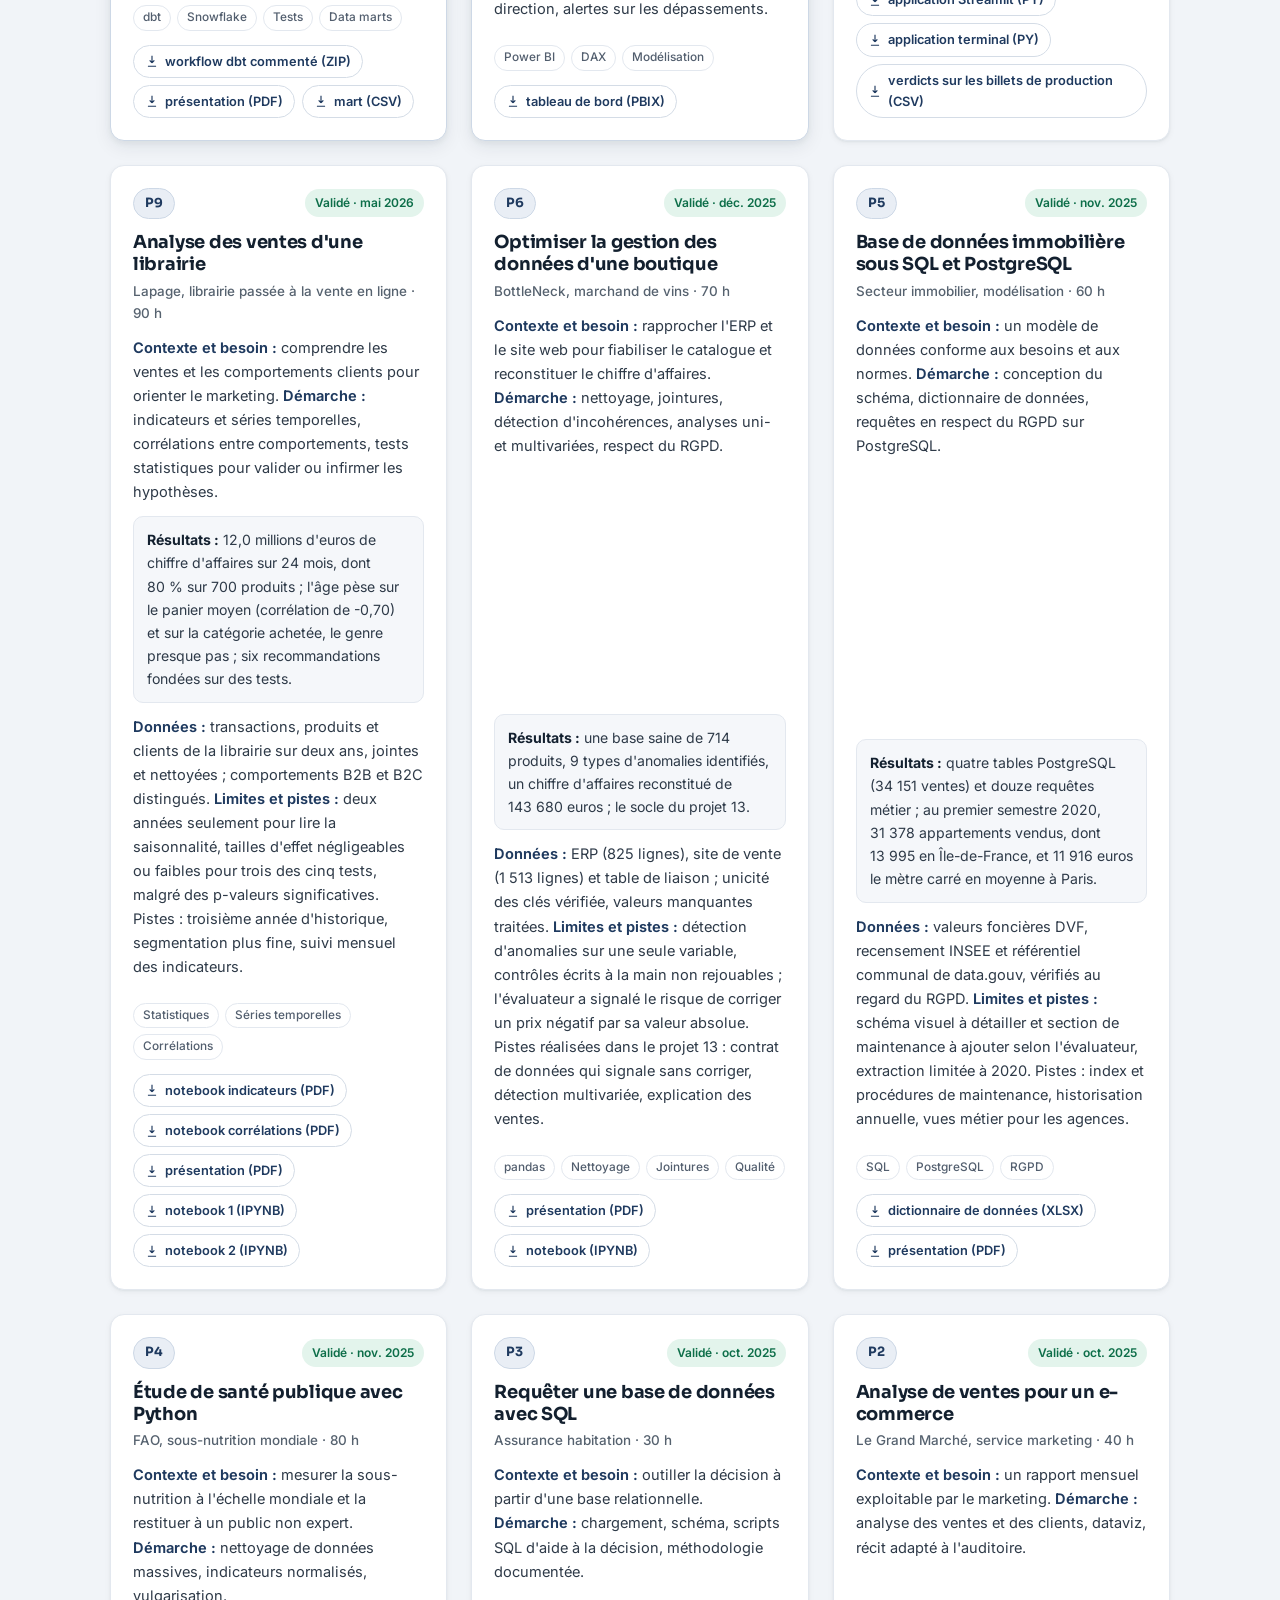
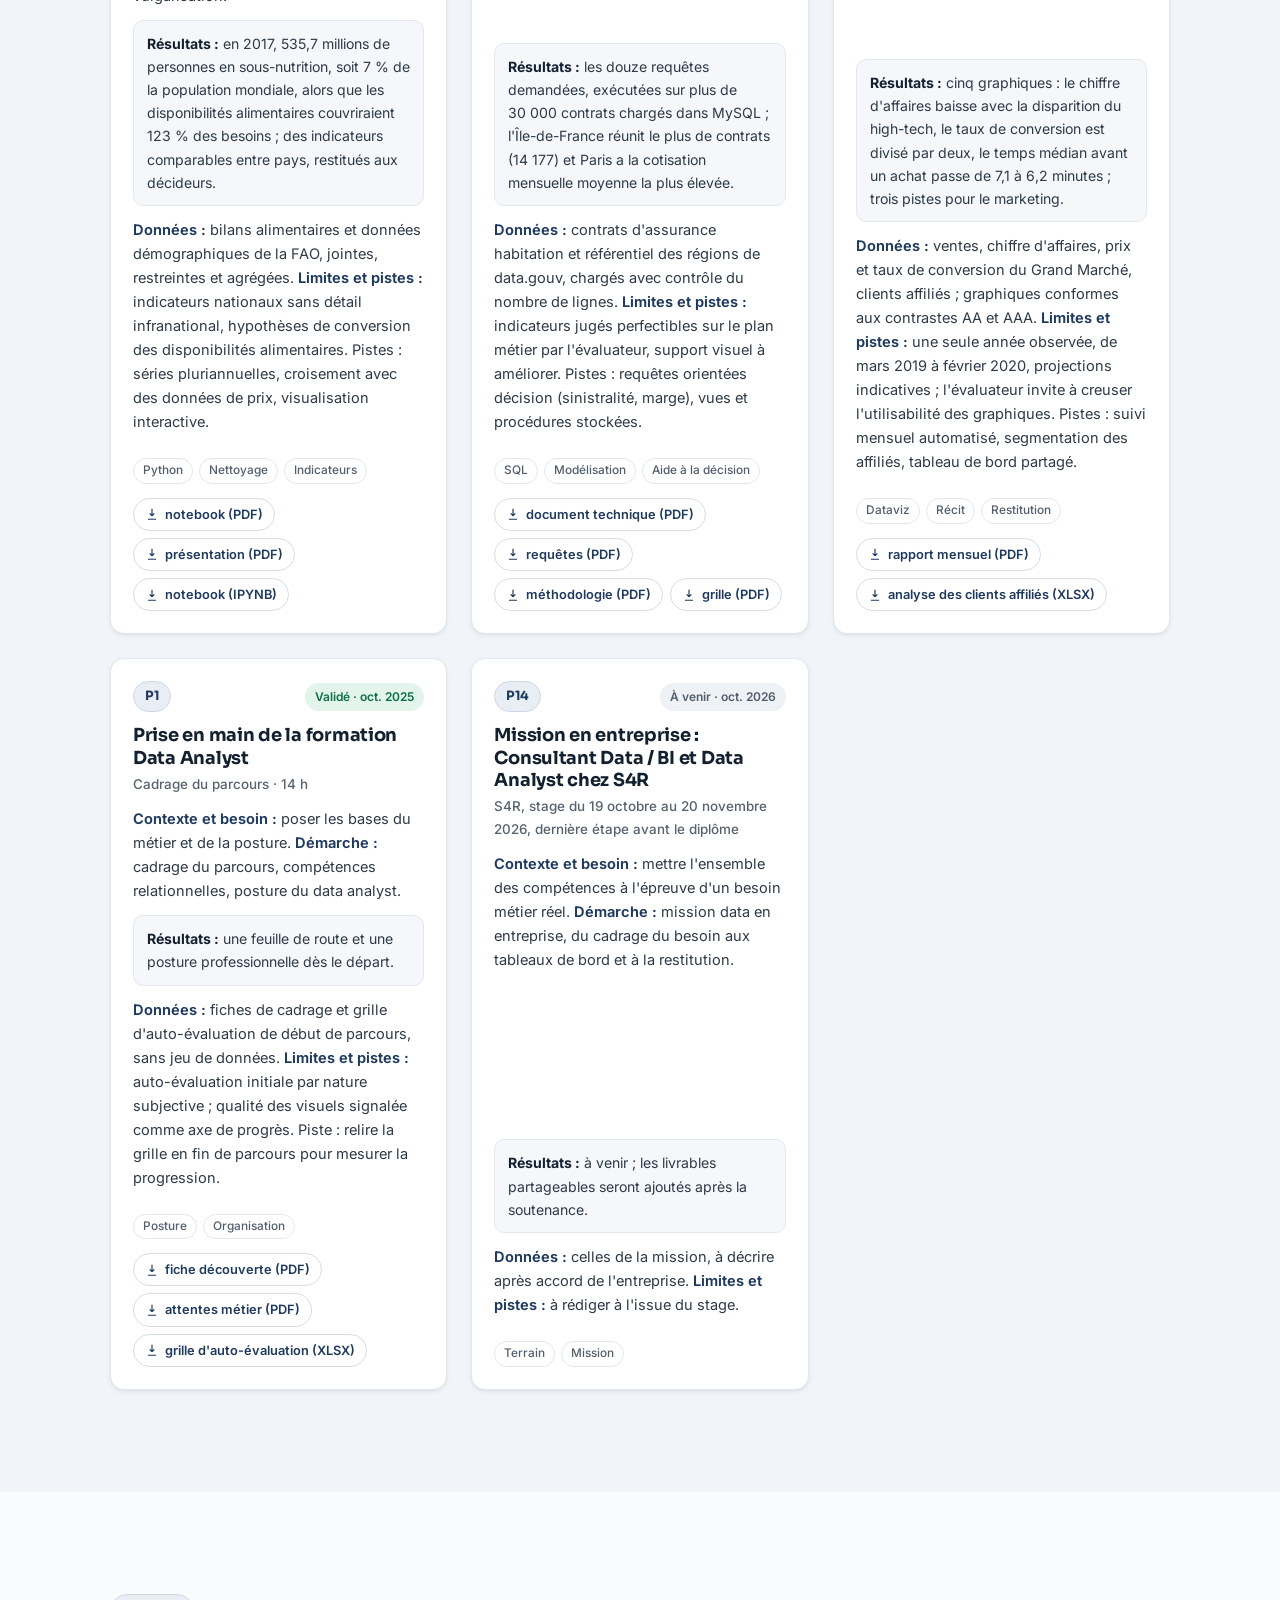
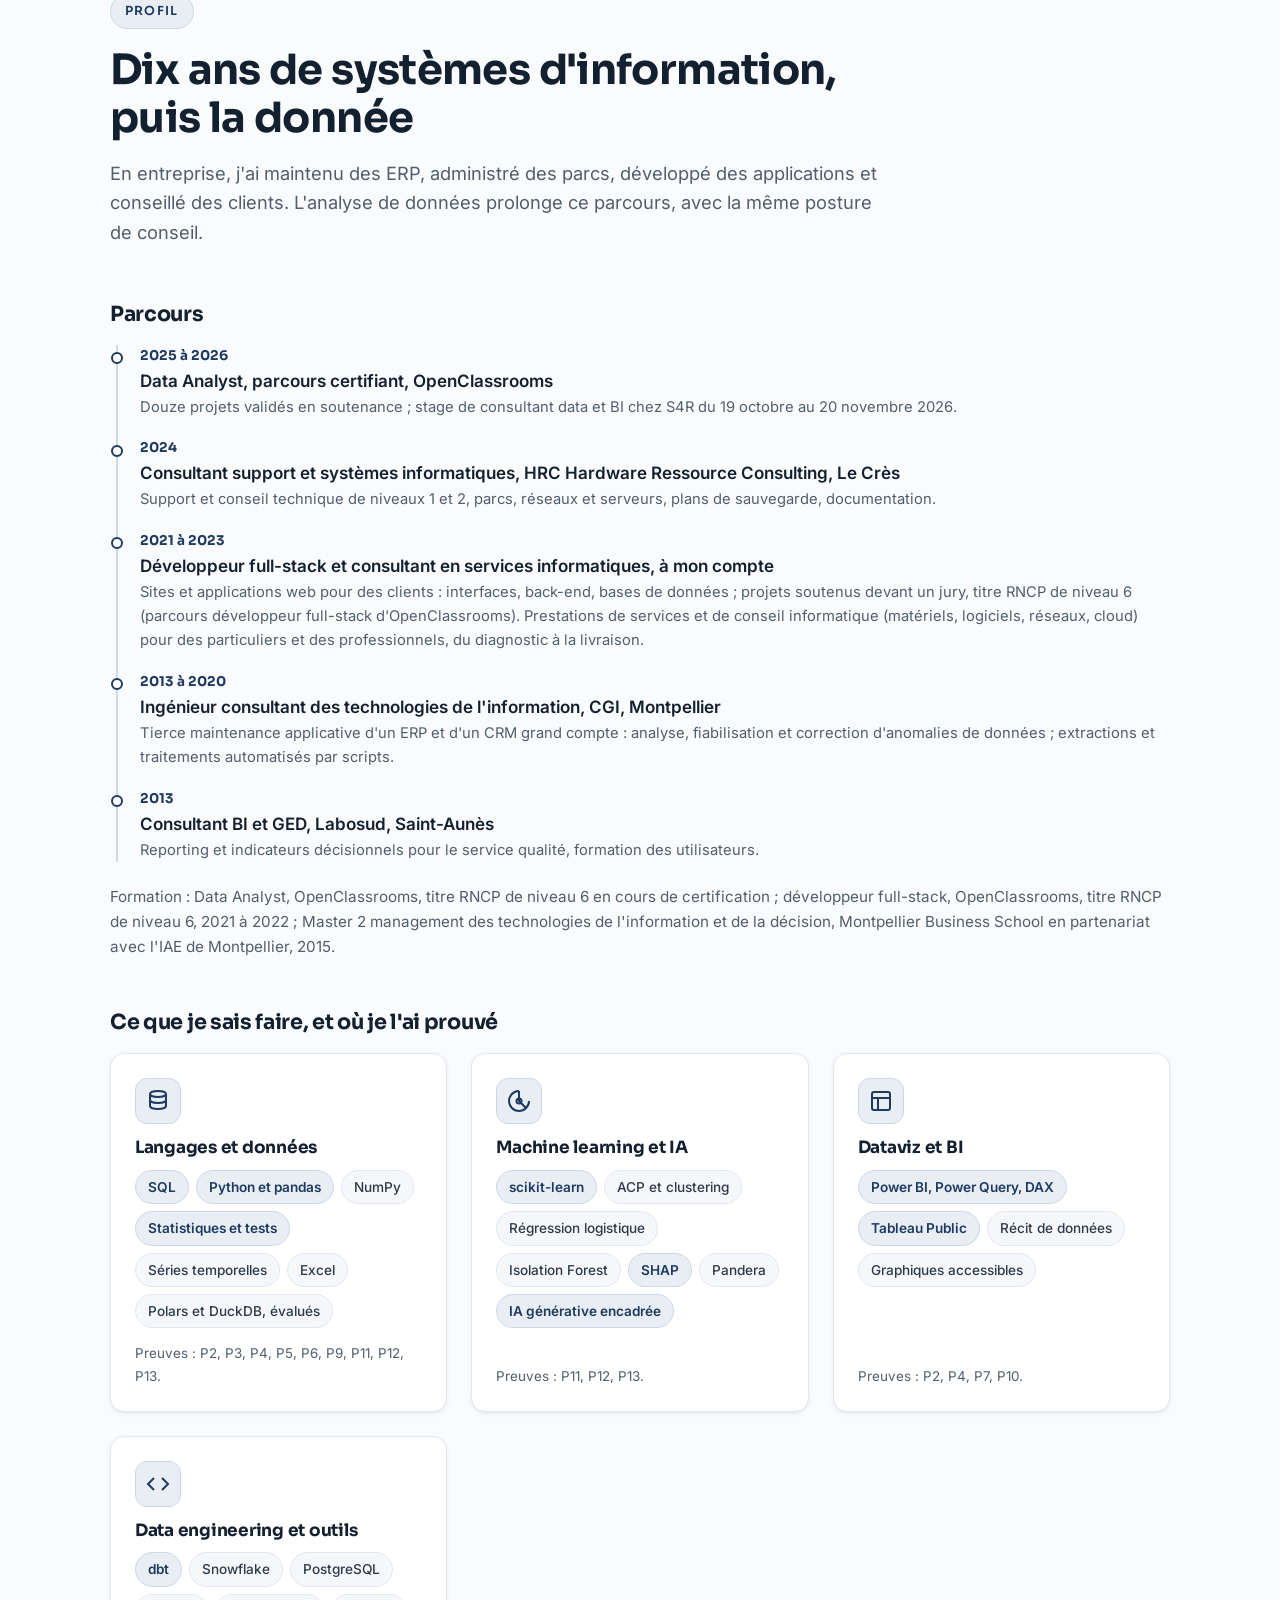
==== commit 896bff8a: "Update files" ====
--- a/index.html
+++ b/index.html
@@ -130,10 +130,10 @@
         <article class="axe" aria-labelledby="axe2-titre">
           <div class="axe-tete"><span class="axe-num" aria-hidden="true">2</span><div><h4 id="axe2-titre">Performance et reproductibilité</h4><span class="tag">pandas, Polars, DuckDB</span></div></div>
           <p class="verdict">Ne rien changer aujourd'hui, et savoir quand basculer.</p>
-          <p>À la volumétrie réelle, 825 lignes, aucun des trois moteurs ne dépasse 40 millisecondes : changer d'outil n'apporterait rien. Sur un test à deux millions de lignes, Polars est 4,1 fois et DuckDB 2,9 fois plus rapides que pandas le 4 août (exécution livrée) ; sur mon poste, le 25 septembre, c'est 8,1 et 5,7 fois. Le gain dépend de la machine, la décision ne change pas : garder pandas, et basculer le jour où la volumétrie le justifie.</p>
+          <p>À la volumétrie réelle, 825 lignes, aucun des trois moteurs ne dépasse 40 millisecondes : changer d'outil n'apporterait rien. Sur un test à deux millions de lignes, Polars est 4,1 fois et DuckDB 2,9 fois plus rapides que pandas dans l'exécution livrée ; sur mon poste, le 25 septembre, c'est 8,1 et 5,7 fois. Le gain dépend de la machine, la décision ne change pas : garder pandas, et basculer le jour où la volumétrie le justifie.</p>
           <figure>
-            <img src="assets/img/fig_perf_scale.png" width="950" height="500" loading="lazy" alt="Temps médians de pandas, Polars et DuckDB le 4 août 2026 : tous sous 40 millisecondes à 825 lignes ; à deux millions de lignes, Polars 4,1 fois et DuckDB 2,9 fois plus rapides que pandas.">
-            <figcaption>Temps médians selon la volumétrie, exécution livrée du 4 août 2026.</figcaption>
+            <img src="assets/img/fig_perf_scale.png" width="950" height="500" loading="lazy" alt="Temps médians de pandas, Polars et DuckDB dans l'exécution livrée : tous sous 40 millisecondes à 825 lignes ; à deux millions de lignes, Polars 4,1 fois et DuckDB 2,9 fois plus rapides que pandas.">
+            <figcaption>Temps médians selon la volumétrie, exécution livrée.</figcaption>
           </figure>
           <p class="axe-resultat"><span class="gros">4,1 à 8,1 fois</span><span class="txt">plus rapide avec Polars à deux millions de lignes, selon la machine : une réserve de performance, le jour où la volumétrie l'exigera.</span></p>
         </article>
@@ -177,7 +177,7 @@
 
       <h3 class="sous-titre-section">Les livrables de la mission</h3>
         <ul class="dl-grid">
-          <li><a class="dl-carte" href="https://charleslippensdata.github.io/livrables/Lippens_Charles_1_projet_ameliore_092026.ipynb" download><span class="ext ext-nb">IPYNB</span><span><span class="nom">Notebook amélioré</span><span class="meta">Analyse BottleNeck exécutée le 4 août 2026, figures incluses</span></span></a></li>
+          <li><a class="dl-carte" href="https://charleslippensdata.github.io/livrables/Lippens_Charles_1_projet_ameliore_092026.ipynb" download><span class="ext ext-nb">IPYNB</span><span><span class="nom">Notebook amélioré</span><span class="meta">Analyse BottleNeck exécutée, avec ses sorties et ses figures</span></span></a></li>
           <li><a class="dl-carte" href="https://charleslippensdata.github.io/livrables/Lippens_Charles_1_essais_complementaires_092026.ipynb" download><span class="ext ext-nb">IPYNB</span><span><span class="nom">Essais complémentaires</span><span class="meta">Essais A à D : LOF, importances face à SHAP, réassort, stabilité du modèle</span></span></a></li>
           <li><a class="dl-carte" href="https://charleslippensdata.github.io/livrables/Lippens_Charles_2_documentation_092026.pdf" download><span class="ext ext-pdf">PDF</span><span><span class="nom">Documentation (livrable 2)</span><span class="meta">La démarche en 19 pages, de la veille au contrôle, avec les chiffres clés et les décisions</span></span></a></li>
           <li><a class="dl-carte" href="https://charleslippensdata.github.io/livrables/Lippens_Charles_2_synthese_globale_092026.pdf" download><span class="ext ext-pdf">PDF</span><span><span class="nom">Synthèse globale</span><span class="meta">Bilan métier, grille des indicateurs, feuille de route</span></span></a></li>
@@ -248,8 +248,8 @@
                 </thead>
                 <tbody>
                   <tr class="is-retenu"><th scope="row">pandas</th><td>Standard, écosystème, lisible</td><td>Un seul fil d'exécution, gourmand en mémoire</td><td><span class="badge badge--ok">Retenu à la volumétrie actuelle</span></td></tr>
-                  <tr><th scope="row">Polars</th><td>Parallèle, évaluation paresseuse ; à deux millions de lignes, 4,1 fois plus rapide le 4 août et 8,1 fois le 25 septembre</td><td>Courbe d'apprentissage de l'API</td><td><span class="badge badge--reserve">Si montée en charge</span></td></tr>
-                  <tr><th scope="row">DuckDB</th><td>SQL analytique, hors mémoire ; à deux millions de lignes, 2,9 fois plus rapide le 4 août et 5,7 fois le 25 septembre</td><td>Surcoût sur les petits volumes</td><td><span class="badge badge--reserve">Si gros fichiers ou SQL</span></td></tr>
+                  <tr><th scope="row">Polars</th><td>Parallèle, évaluation paresseuse ; à deux millions de lignes, 4,1 fois plus rapide dans l'exécution livrée et 8,1 fois sur mon poste</td><td>Courbe d'apprentissage de l'API</td><td><span class="badge badge--reserve">Si montée en charge</span></td></tr>
+                  <tr><th scope="row">DuckDB</th><td>SQL analytique, hors mémoire ; à deux millions de lignes, 2,9 fois plus rapide dans l'exécution livrée et 5,7 fois sur mon poste</td><td>Surcoût sur les petits volumes</td><td><span class="badge badge--reserve">Si gros fichiers ou SQL</span></td></tr>
                 </tbody>
               </table>
             </div>
@@ -343,16 +343,16 @@
 
       <div class="sources">
         <h3>Sources consultées</h3>
-        <p class="note">Les dix principales, classées par fiabilité, avec le mois de consultation.</p>
+        <p class="note">Les dix principales, classées par fiabilité, avec le mois de vérification.</p>
         <ol class="sources-grid">
-          <li class="source-item"><span class="n" aria-hidden="true">01</span><span class="nom"><a href="https://pandera.readthedocs.io/" rel="noopener">pandera.readthedocs.io</a><span class="type">documentation officielle, schémas de validation, 06/2026</span></span></li>
-          <li class="source-item"><span class="n" aria-hidden="true">02</span><span class="nom"><a href="https://docs.greatexpectations.io/" rel="noopener">greatexpectations.io</a>, blog<span class="type">documentation officielle, Great Expectations face aux validations légères, 06/2026</span></span></li>
-          <li class="source-item"><span class="n" aria-hidden="true">03</span><span class="nom"><a href="https://docs.pola.rs/" rel="noopener">pola.rs</a> et <a href="https://duckdblabs.github.io/db-benchmark/" rel="noopener">benchmark db-benchmark</a>, lancé par H2O.ai et maintenu par DuckDB Labs<span class="type">documentation et benchmark public, Polars face à pandas, 06/2026</span></span></li>
-          <li class="source-item"><span class="n" aria-hidden="true">04</span><span class="nom"><a href="https://duckdb.org/docs/current/" rel="noopener">duckdb.org</a>, benchmarks<span class="type">documentation officielle, analytique embarquée, 06/2026</span></span></li>
-          <li class="source-item"><span class="n" aria-hidden="true">05</span><span class="nom"><a href="https://scikit-learn.org/stable/modules/outlier_detection.html" rel="noopener">scikit-learn.org, IsolationForest et LOF</a><span class="type">documentation officielle, détection d'anomalies, 05/2026</span></span></li>
-          <li class="source-item"><span class="n" aria-hidden="true">06</span><span class="nom"><a href="https://shap.readthedocs.io/" rel="noopener">shap.readthedocs.io</a> et <a href="https://arxiv.org/abs/1705.07874" rel="noopener">Lundberg et Lee (2017)</a><span class="type">documentation et article fondateur, valeurs de Shapley, 05/2026</span></span></li>
+          <li class="source-item"><span class="n" aria-hidden="true">01</span><span class="nom"><a href="https://pandera.readthedocs.io/" rel="noopener">pandera.readthedocs.io</a><span class="type">documentation officielle, schémas de validation, 09/2026</span></span></li>
+          <li class="source-item"><span class="n" aria-hidden="true">02</span><span class="nom"><a href="https://docs.greatexpectations.io/" rel="noopener">greatexpectations.io</a>, blog<span class="type">documentation officielle, Great Expectations face aux validations légères, 09/2026</span></span></li>
+          <li class="source-item"><span class="n" aria-hidden="true">03</span><span class="nom"><a href="https://docs.pola.rs/" rel="noopener">pola.rs</a> et <a href="https://duckdblabs.github.io/db-benchmark/" rel="noopener">benchmark db-benchmark</a>, lancé par H2O.ai et maintenu par DuckDB Labs<span class="type">documentation et benchmark public, Polars face à pandas, 09/2026</span></span></li>
+          <li class="source-item"><span class="n" aria-hidden="true">04</span><span class="nom"><a href="https://duckdb.org/docs/current/" rel="noopener">duckdb.org</a>, benchmarks<span class="type">documentation officielle, analytique embarquée, 09/2026</span></span></li>
+          <li class="source-item"><span class="n" aria-hidden="true">05</span><span class="nom"><a href="https://scikit-learn.org/stable/modules/outlier_detection.html" rel="noopener">scikit-learn.org, IsolationForest et LOF</a><span class="type">documentation officielle, détection d'anomalies, 09/2026</span></span></li>
+          <li class="source-item"><span class="n" aria-hidden="true">06</span><span class="nom"><a href="https://shap.readthedocs.io/" rel="noopener">shap.readthedocs.io</a> et <a href="https://arxiv.org/abs/1705.07874" rel="noopener">Lundberg et Lee (2017)</a><span class="type">documentation et article fondateur, valeurs de Shapley, 09/2026</span></span></li>
           <li class="source-item"><span class="n" aria-hidden="true">07</span><span class="nom"><a href="https://dataelixir.com/" rel="noopener">Data Elixir</a>, <a href="https://www.pythonweekly.com/" rel="noopener">Python Weekly</a><span class="type">veille automatisée, tendances de l'outillage, hebdomadaire, 09/2026</span></span></li>
-          <li class="source-item"><span class="n" aria-hidden="true">08</span><span class="nom"><a href="https://www.cnil.fr/fr/intelligence-artificielle" rel="noopener">CNIL, RGPD et intelligence artificielle</a><span class="type">source officielle, conformité et protection des données dès la conception, 05/2026</span></span></li>
+          <li class="source-item"><span class="n" aria-hidden="true">08</span><span class="nom"><a href="https://www.cnil.fr/fr/intelligence-artificielle" rel="noopener">CNIL, RGPD et intelligence artificielle</a><span class="type">source officielle, conformité et protection des données dès la conception, 09/2026</span></span></li>
           <li class="source-item"><span class="n" aria-hidden="true">09</span><span class="nom"><a href="https://www.oiv.int/sites/default/files/2026-05/OIV-State_of_the_World_Wine_Sector_in_2025_1.pdf" rel="noopener">OIV, State of the World Wine Sector in 2025</a><span class="type">rapport annuel, consommation mondiale de vin, 09/2026</span></span></li>
           <li class="source-item"><span class="n" aria-hidden="true">10</span><span class="nom"><a href="https://www.data.gouv.fr/datasets/aires-et-produits-aoc-aop-et-igp" rel="noopener">INAO, aires et produits AOC/AOP et IGP</a><span class="type">donnée ouverte, Licence Ouverte, 09/2026</span></span></li>
         </ol>
@@ -643,7 +643,7 @@
       <h2>Mentions et confidentialité</h2>
       <p>Cette page unique est la version 3 de mon portfolio. Le même contenu existe en <a href="https://charleslippensdata.github.io/">dossier éditorial</a> (version 4, la référence) et en <a href="https://charleslippensdata.github.io/portfolio-v2/">site de six pages</a> (version 2) ; les trois renvoient aux mêmes documents, publiés une seule fois sur le site principal.</p>
       <p>Éditeur et responsable de publication : Charles Lippens, Montpellier, <a href="mailto:charles.lippens@orange.fr">charles.lippens@orange.fr</a>. Hébergement : GitHub Pages, GitHub, Inc., 88 Colin P. Kelly Jr. Street, San Francisco, CA 94107, États-Unis. L'hébergeur enregistre l'adresse IP des visiteurs pour la sécurité du service.</p>
-      <p>Site statique, sans cookie ni mesure d'audience. Les polices Sora et Inter, sous licence SIL Open Font License, sont hébergées avec la page : elle ne charge rien depuis un autre serveur. Le thème clair ou sombre se mémorise dans votre navigateur seulement. Les données des projets de formation sont des jeux fournis ou ouverts ; aucune donnée personnelle de tiers n'est publiée. Les cinq figures de la mission sont redessinées à partir des sorties du notebook du projet 13 (exécution livrée du 4 août 2026, mêmes données) ; l'image de la veille est une capture du dispositif.</p>
+      <p>Site statique, sans cookie ni mesure d'audience. Les polices Sora et Inter, sous licence SIL Open Font License, sont hébergées avec la page : elle ne charge rien depuis un autre serveur. Le thème clair ou sombre se mémorise dans votre navigateur seulement. Les données des projets de formation sont des jeux fournis ou ouverts ; aucune donnée personnelle de tiers n'est publiée. Les cinq figures de la mission sont redessinées à partir des sorties du notebook du projet 13 (exécution livrée, mêmes données) ; l'image de la veille est une capture du dispositif.</p>
       <p>© 2026 Charles Lippens. Dernière mise à jour : 7 octobre 2026. Adresse : <a href="https://charleslippensdata.github.io/portfolio-v3/">charleslippensdata.github.io/portfolio-v3</a>.</p>
     </div>
   </div>
